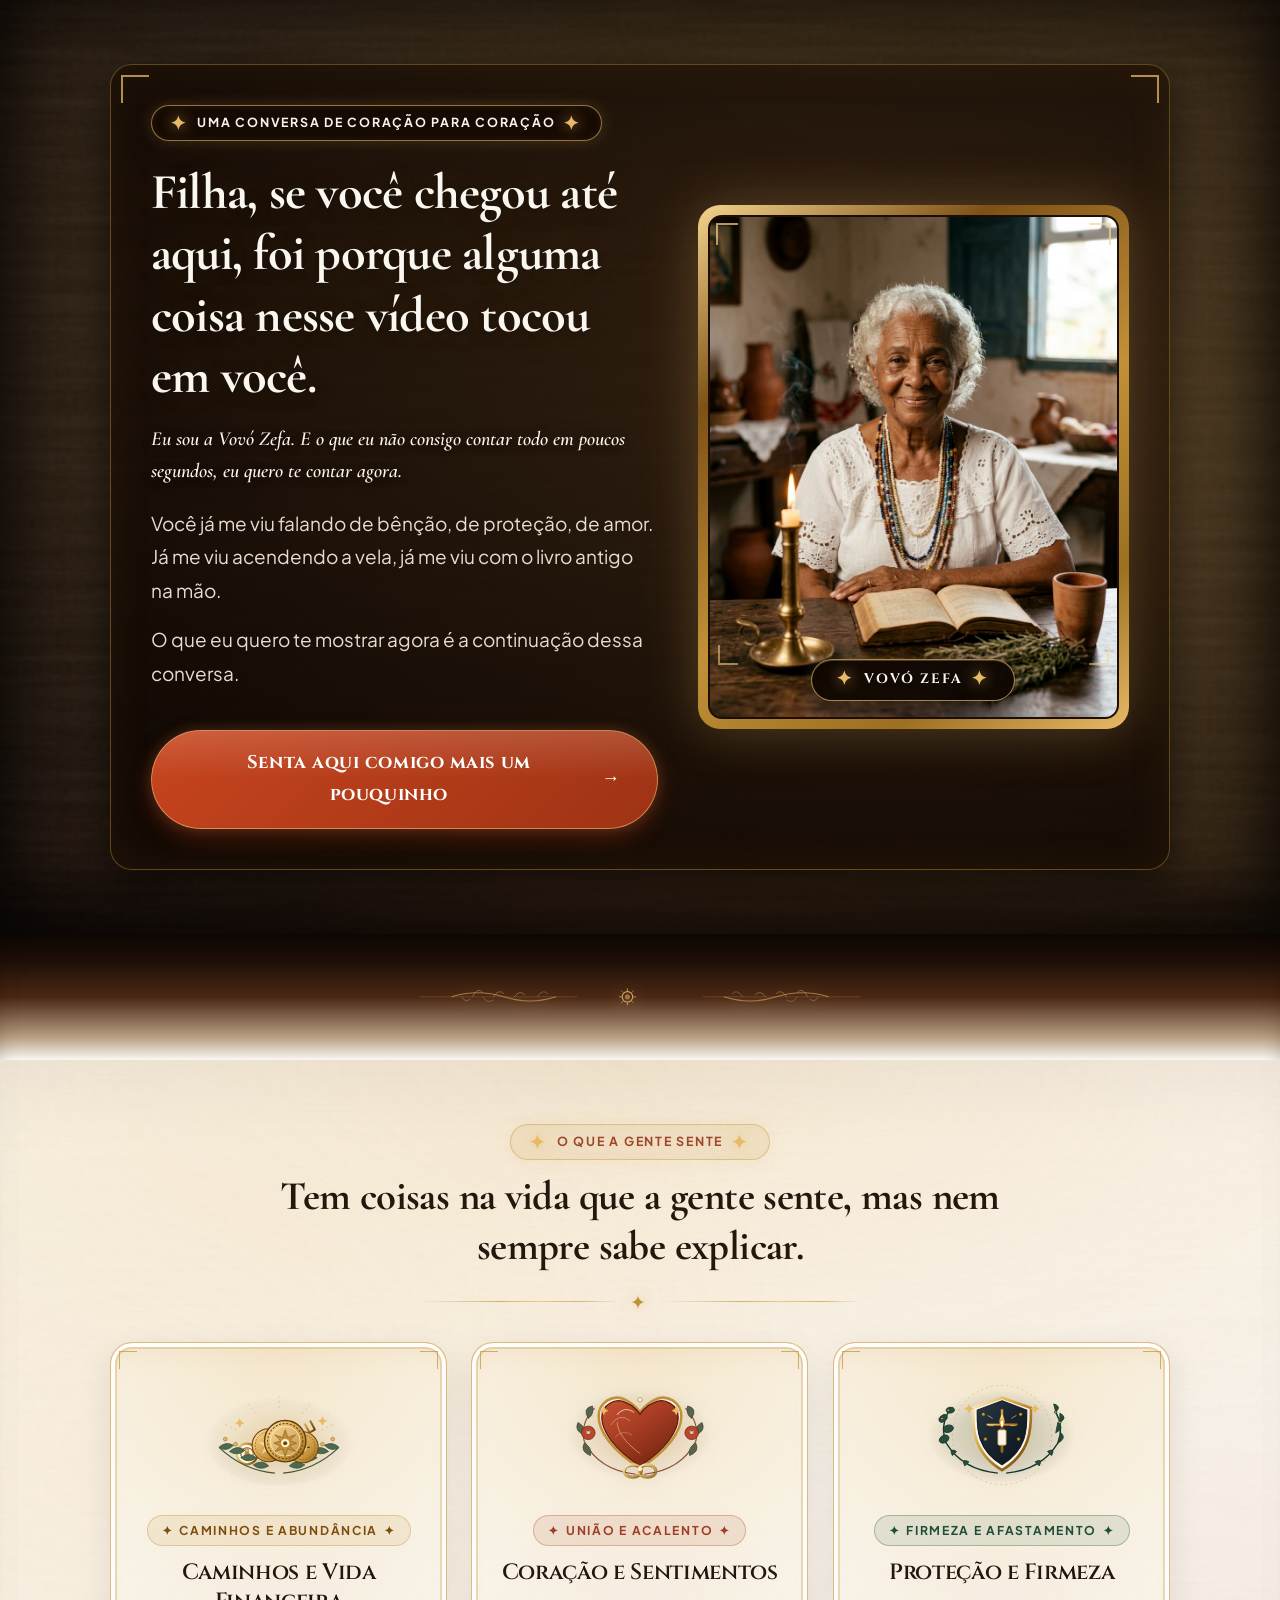
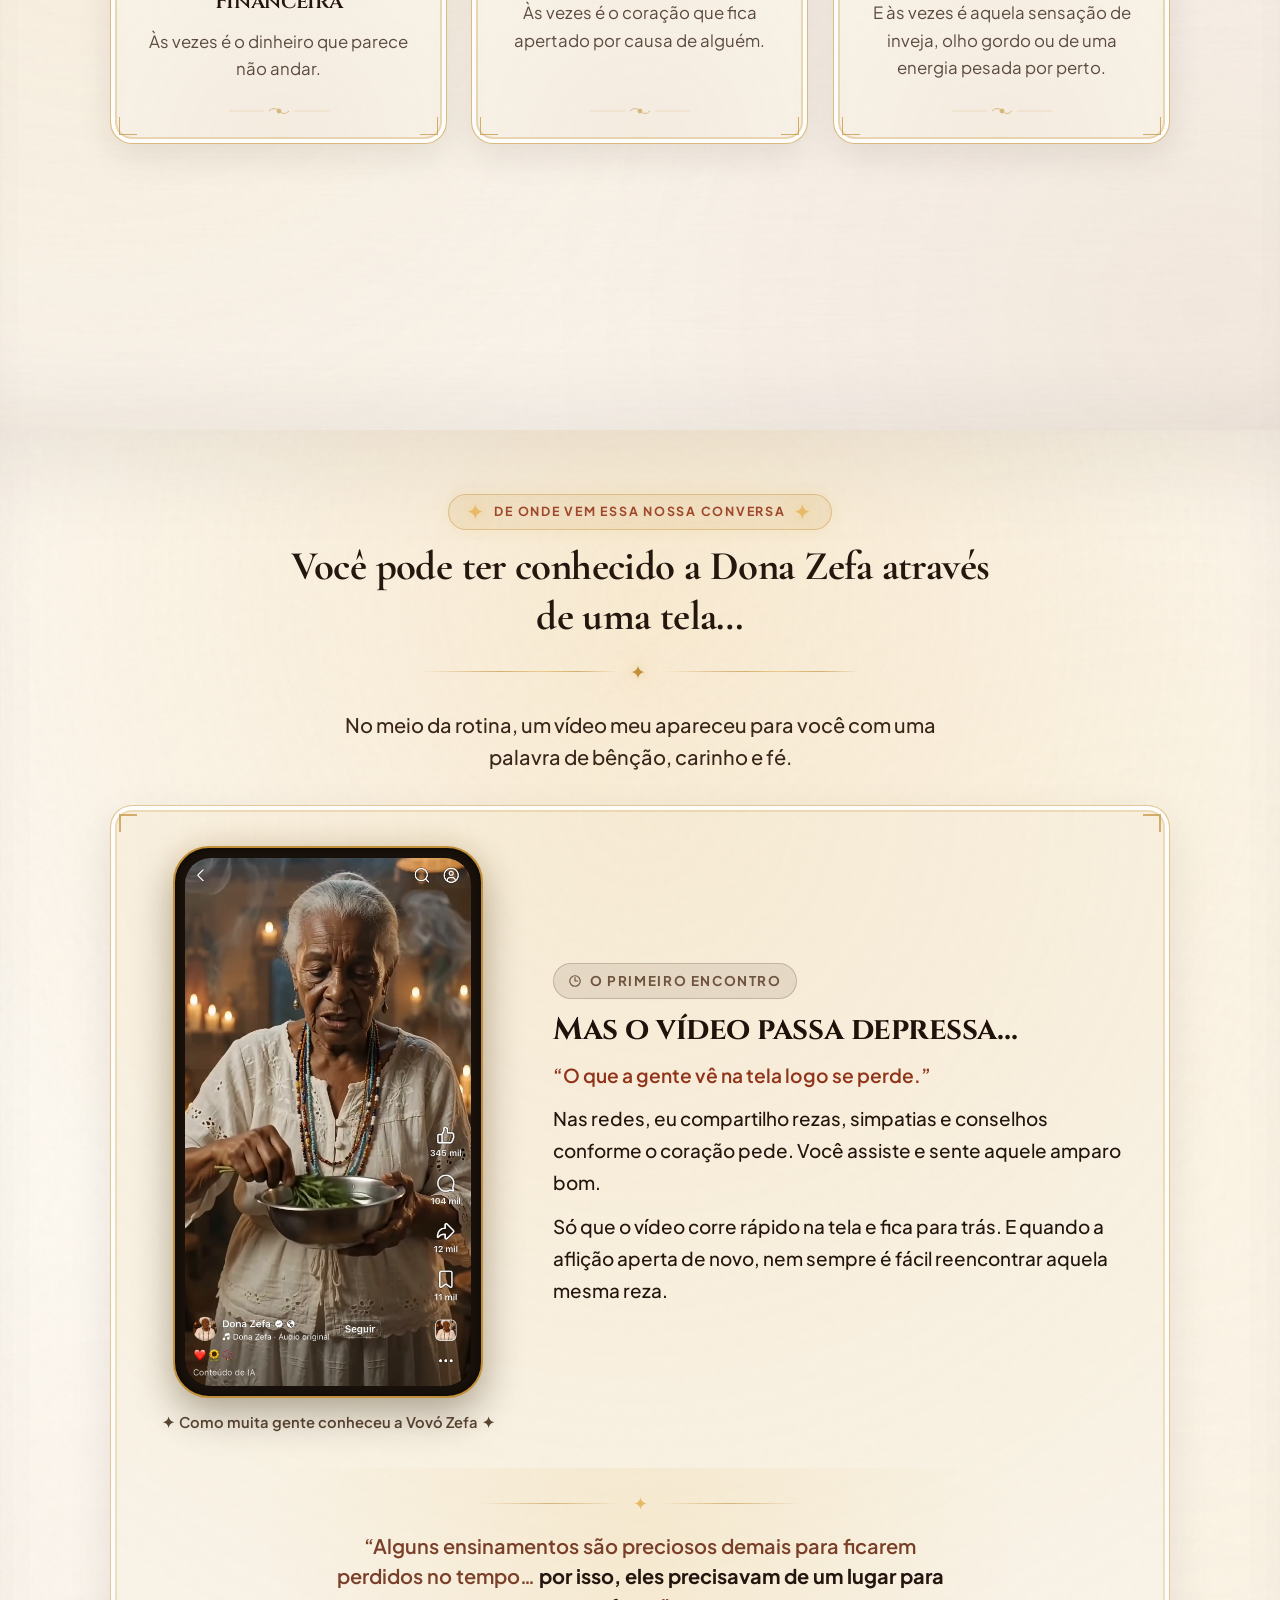
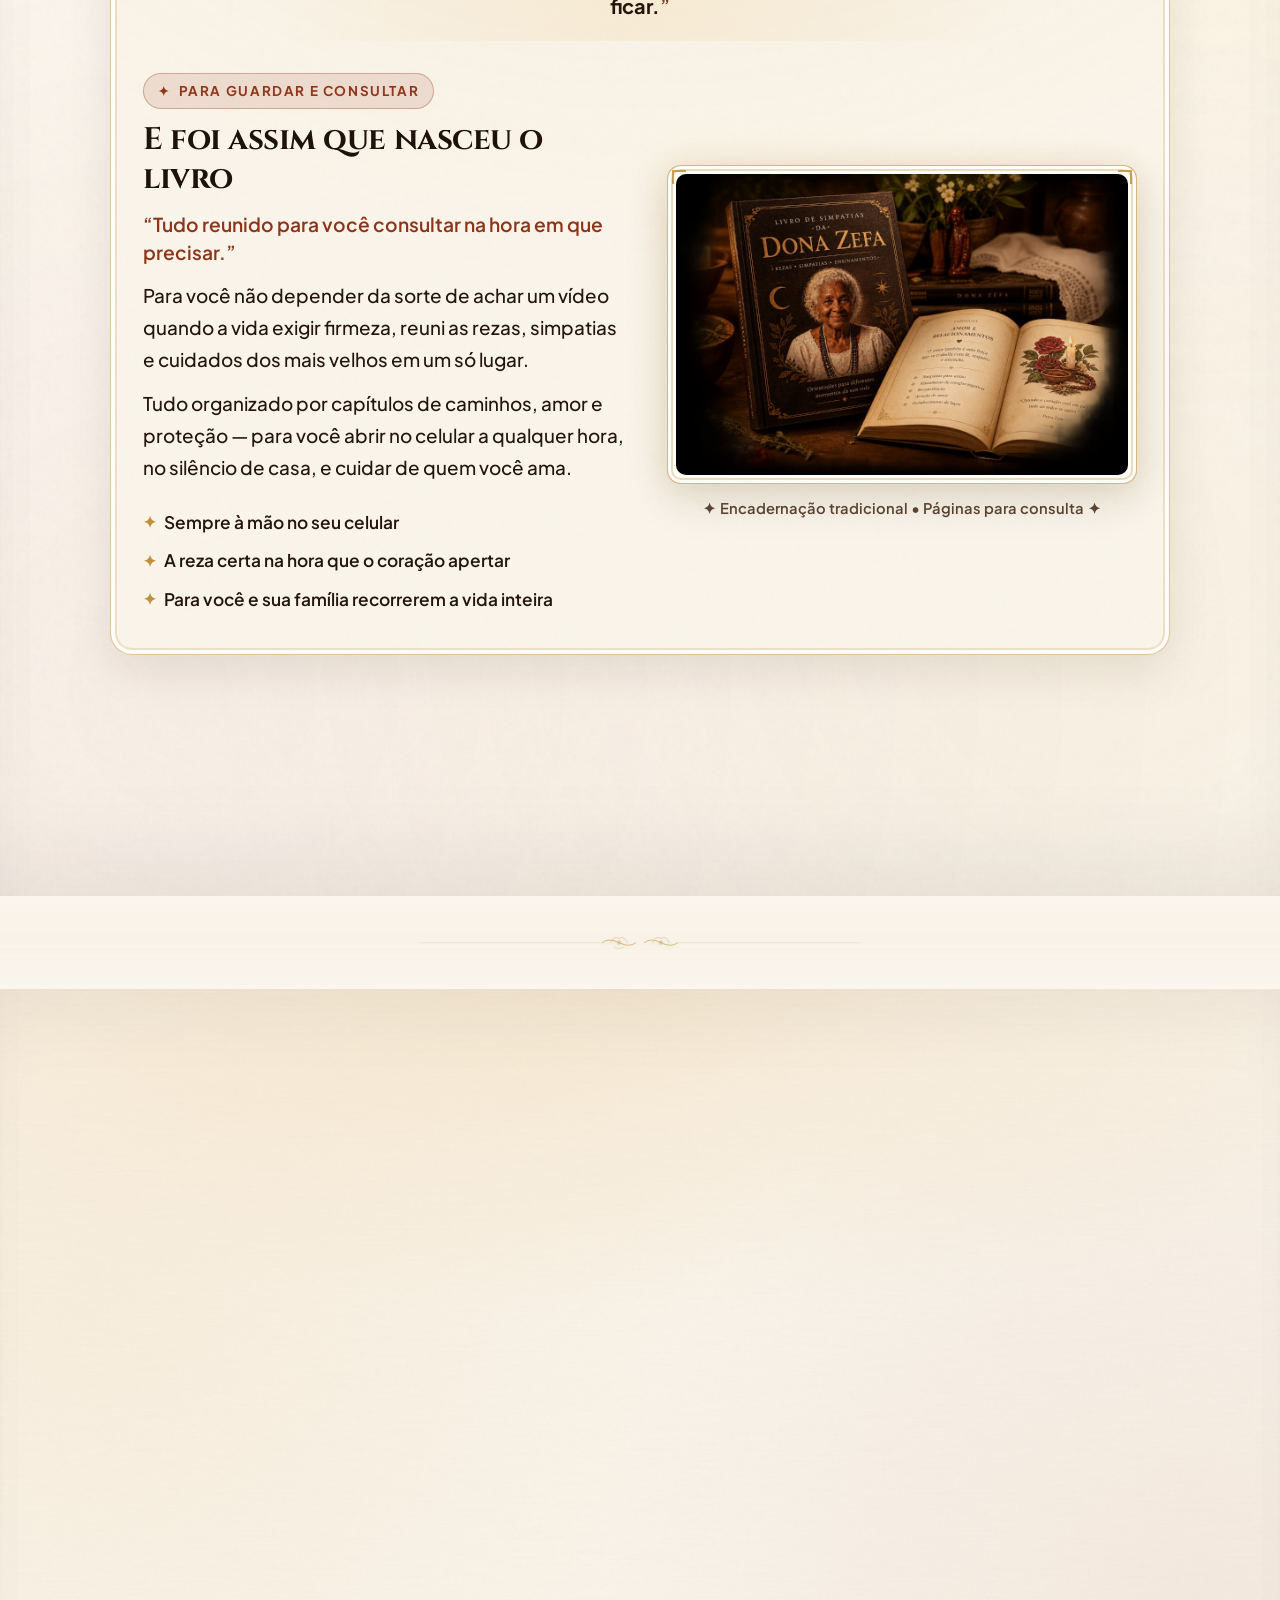
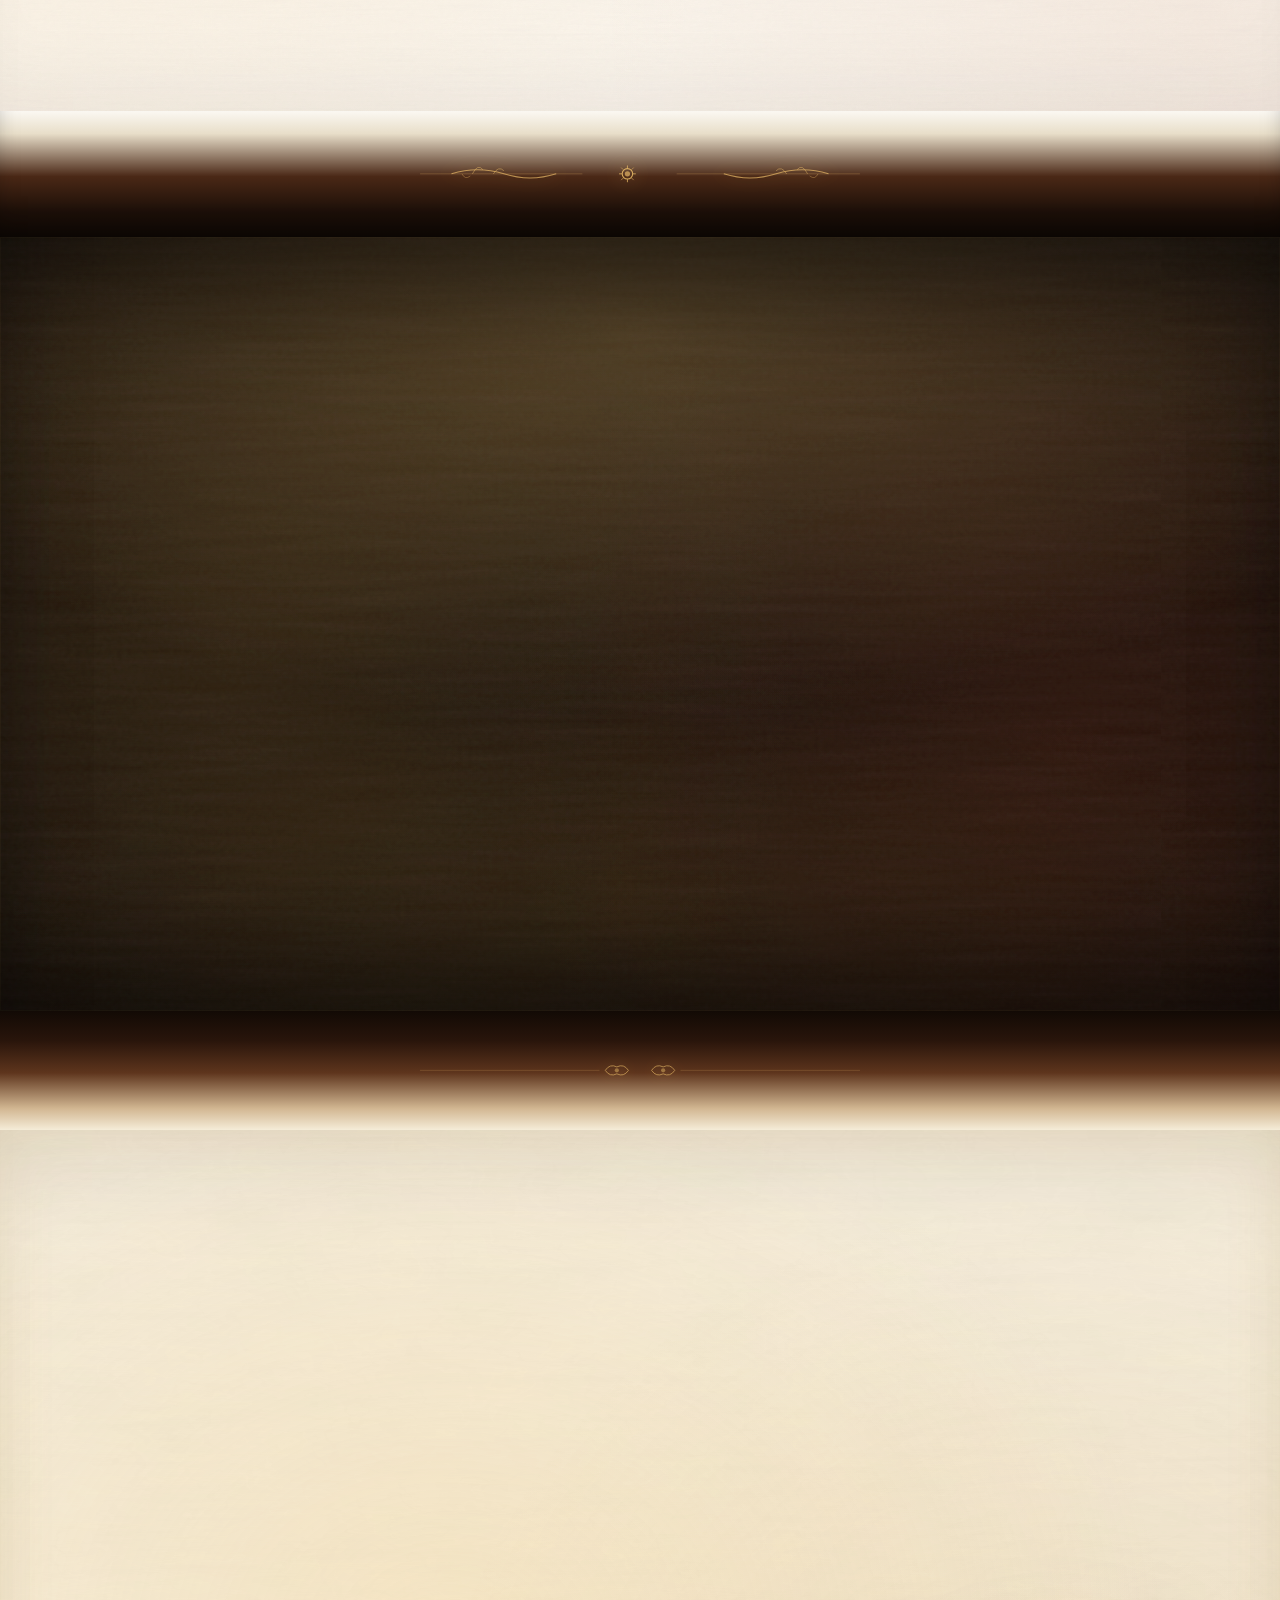
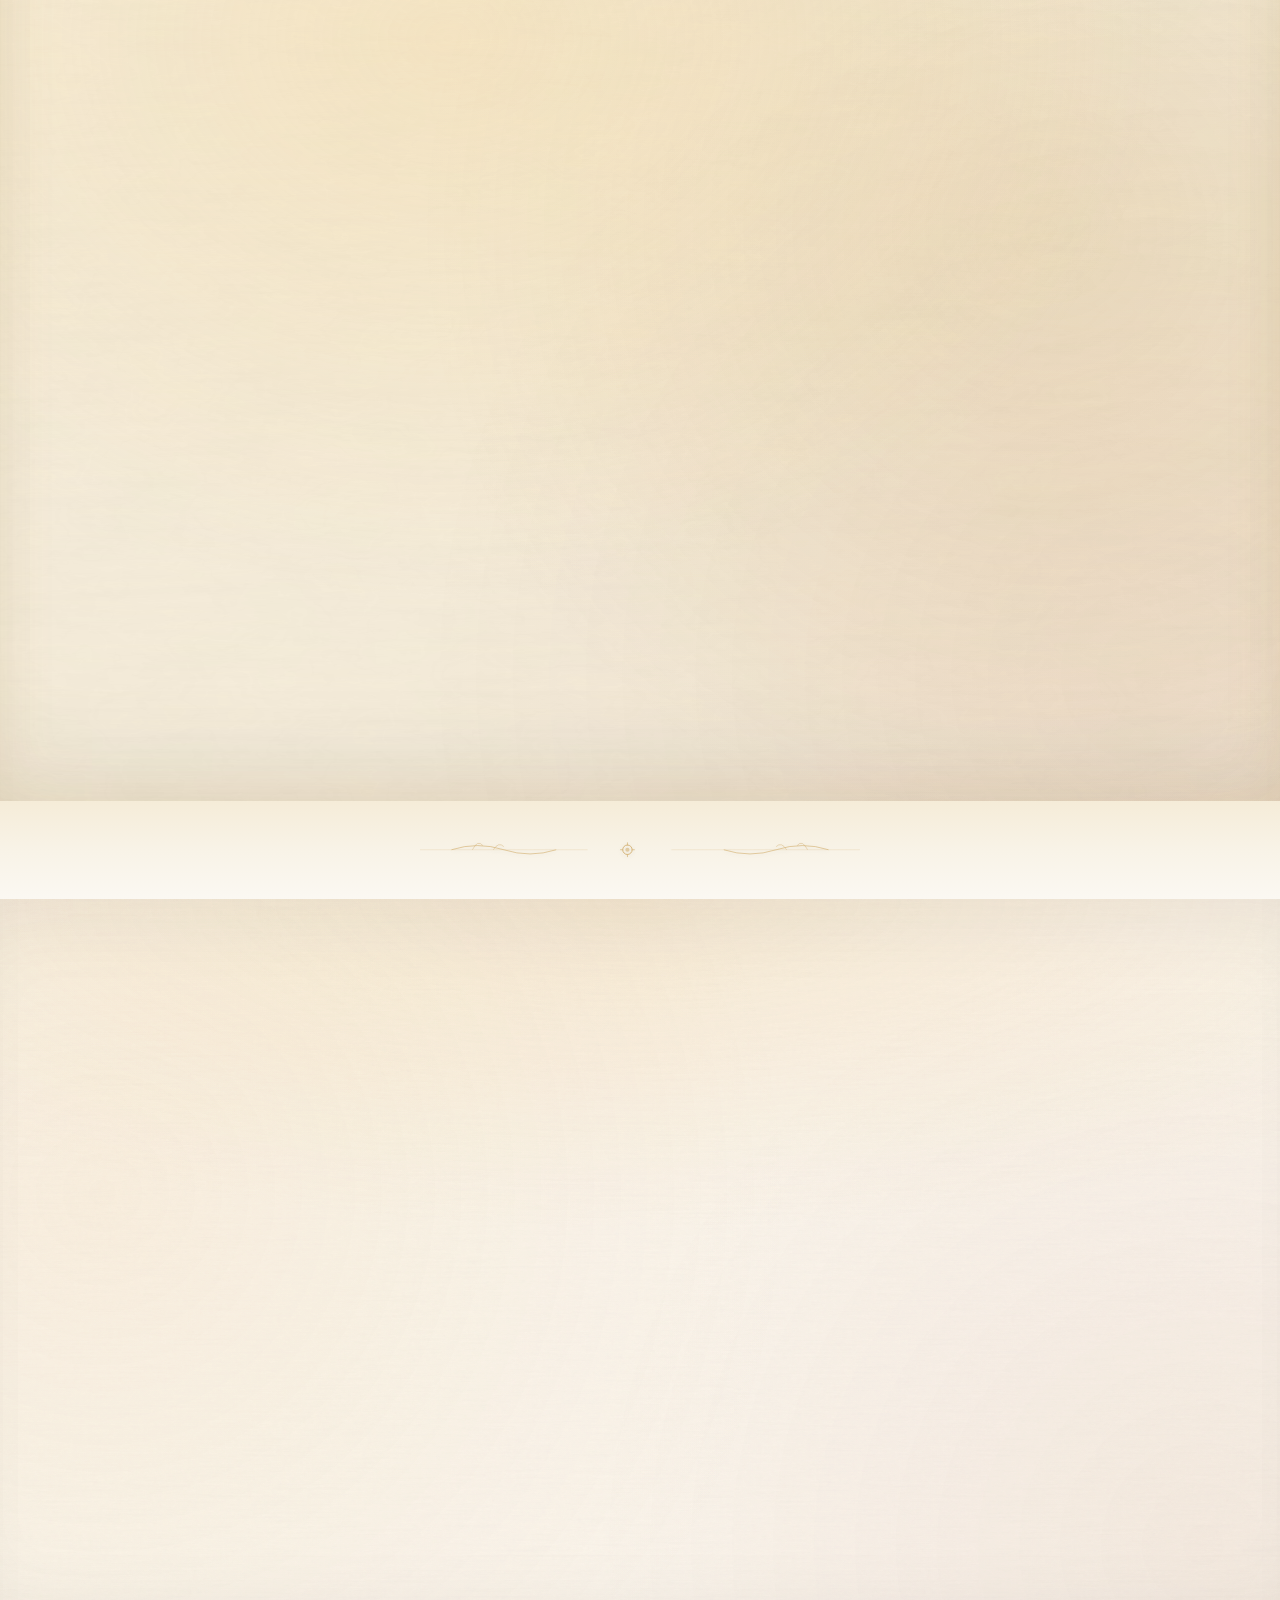
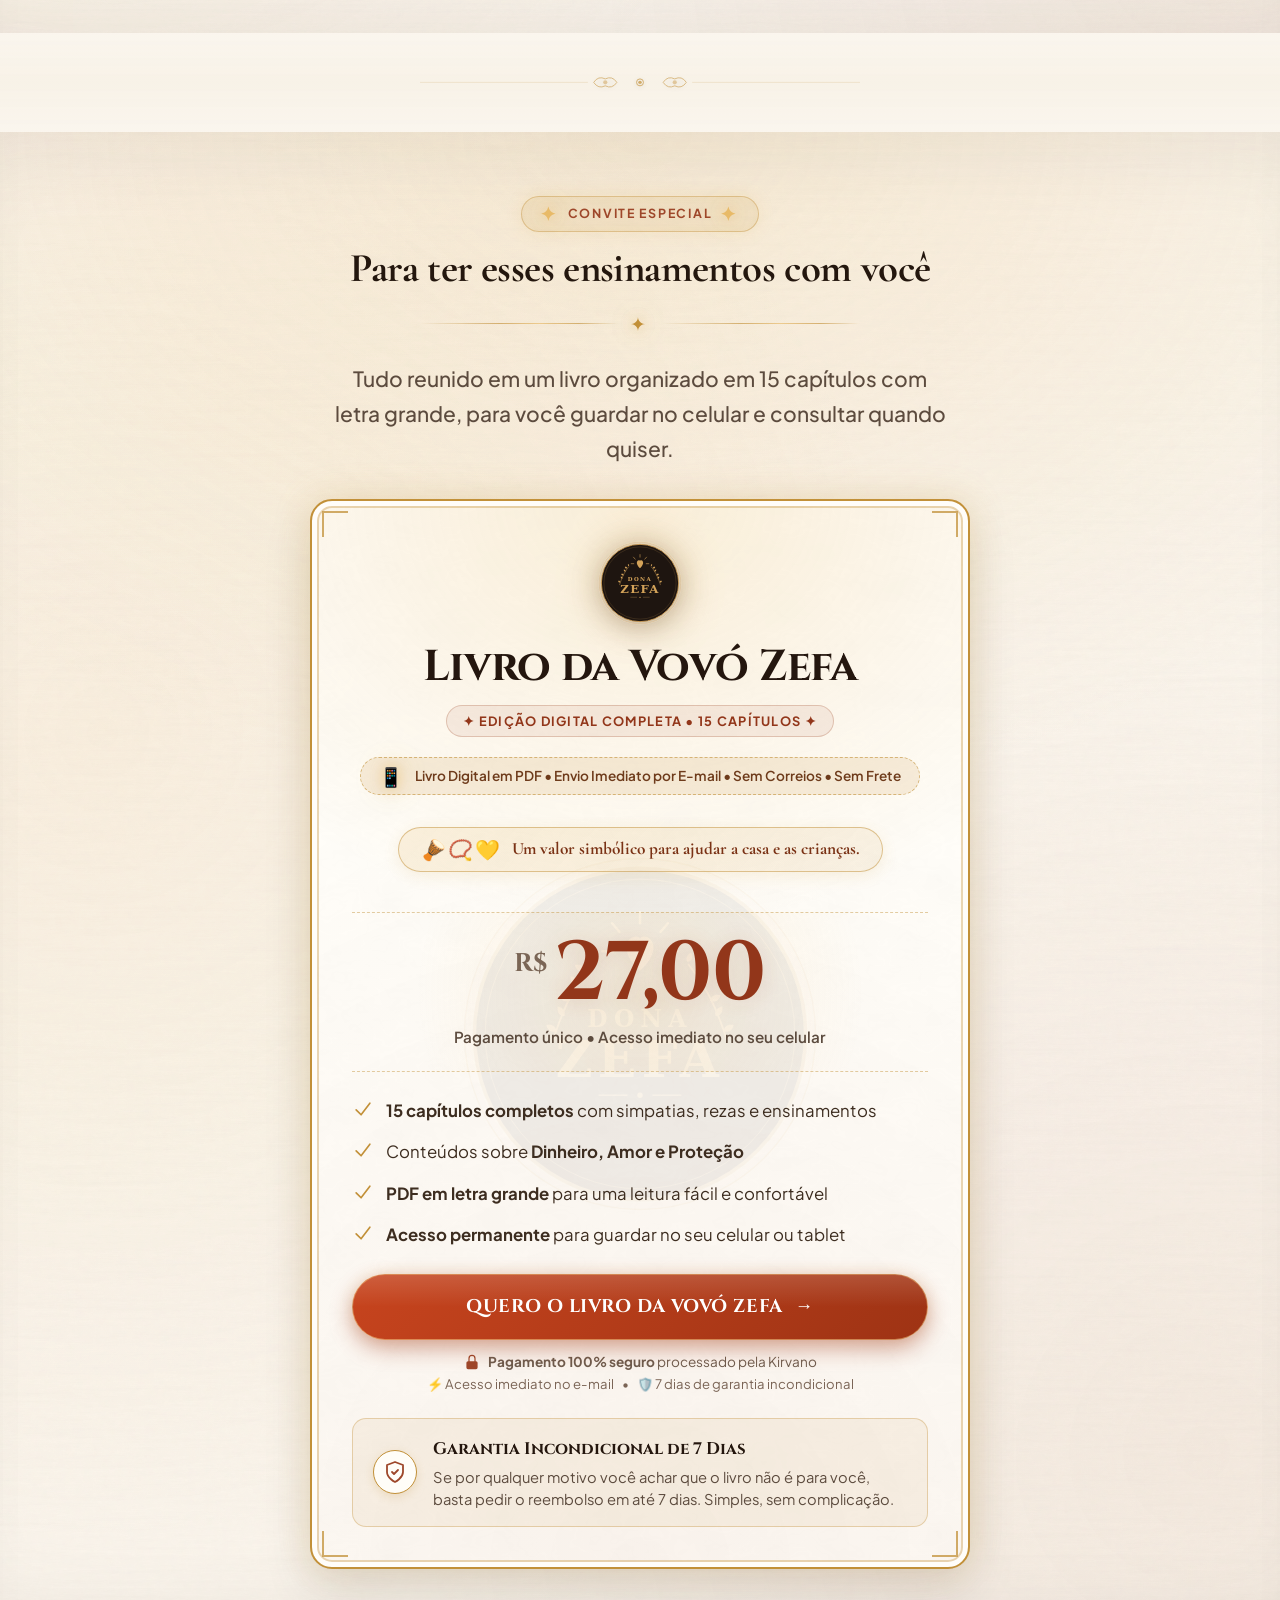
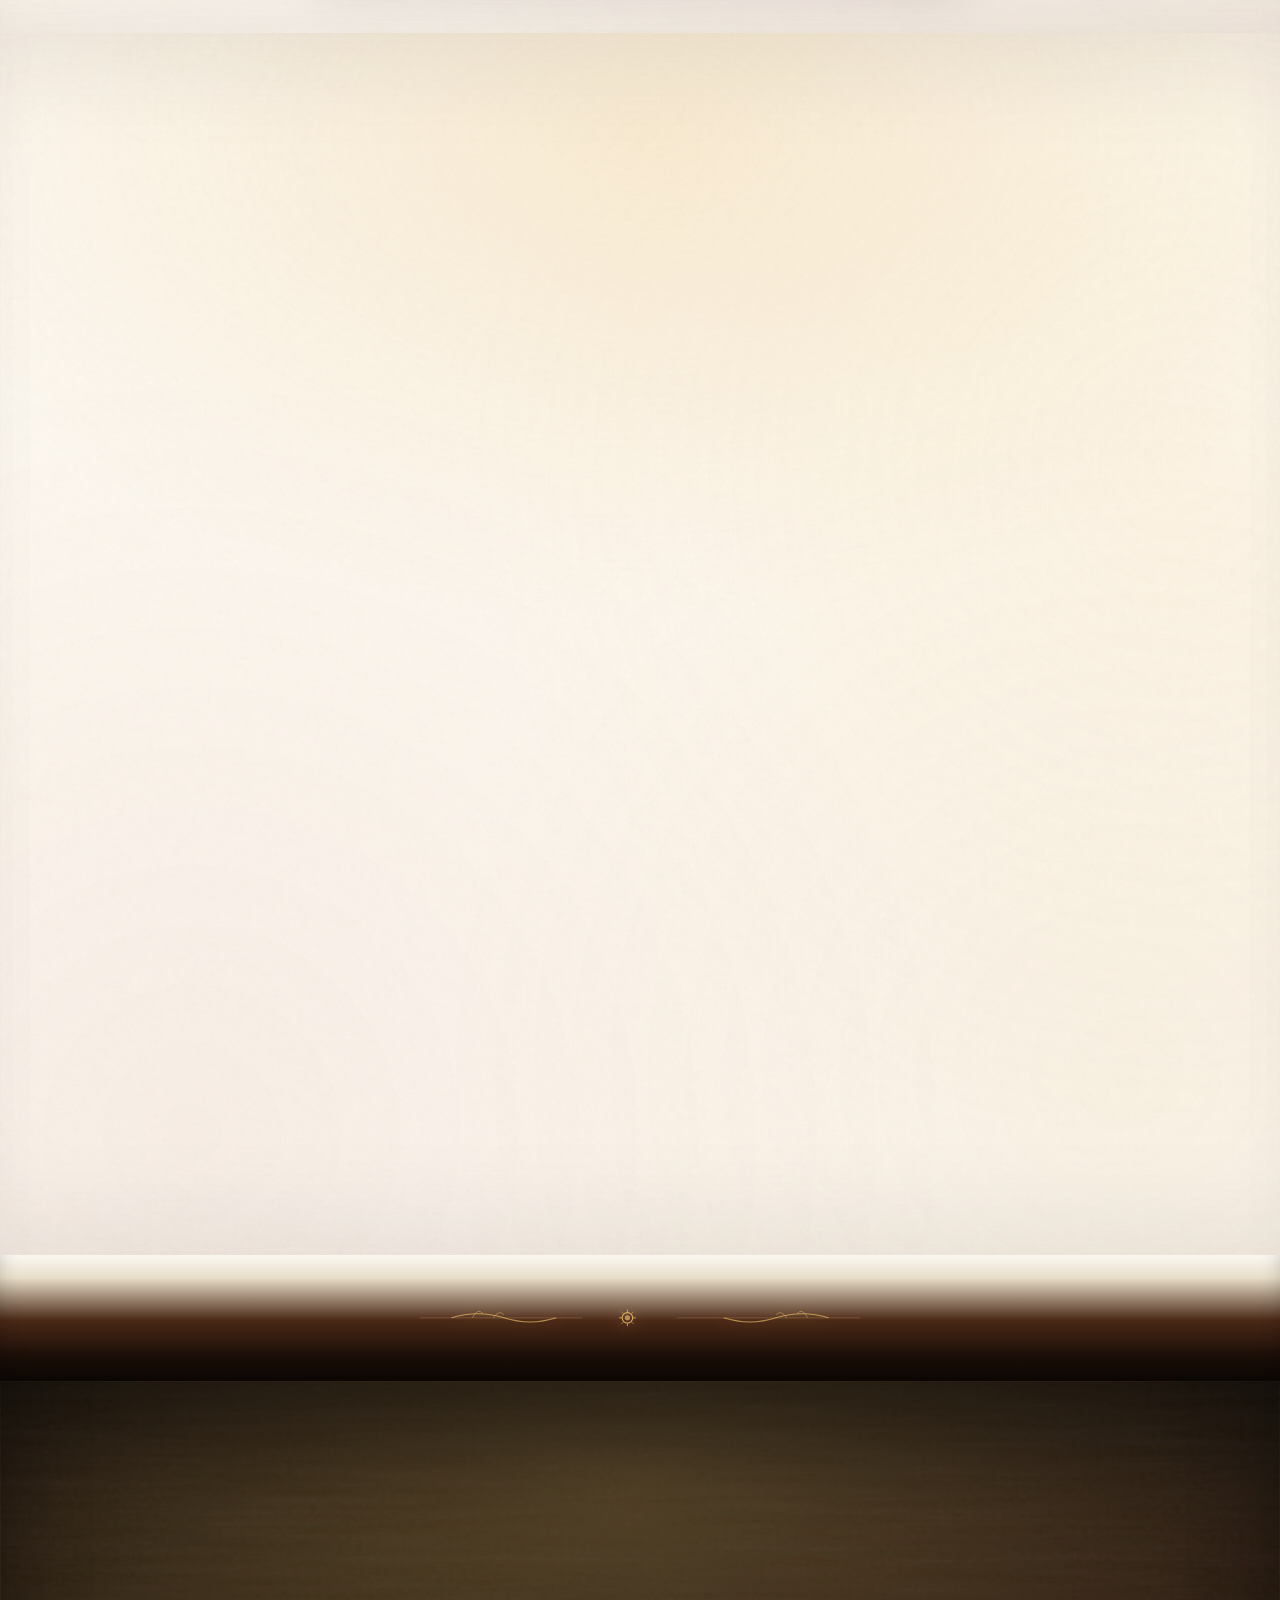
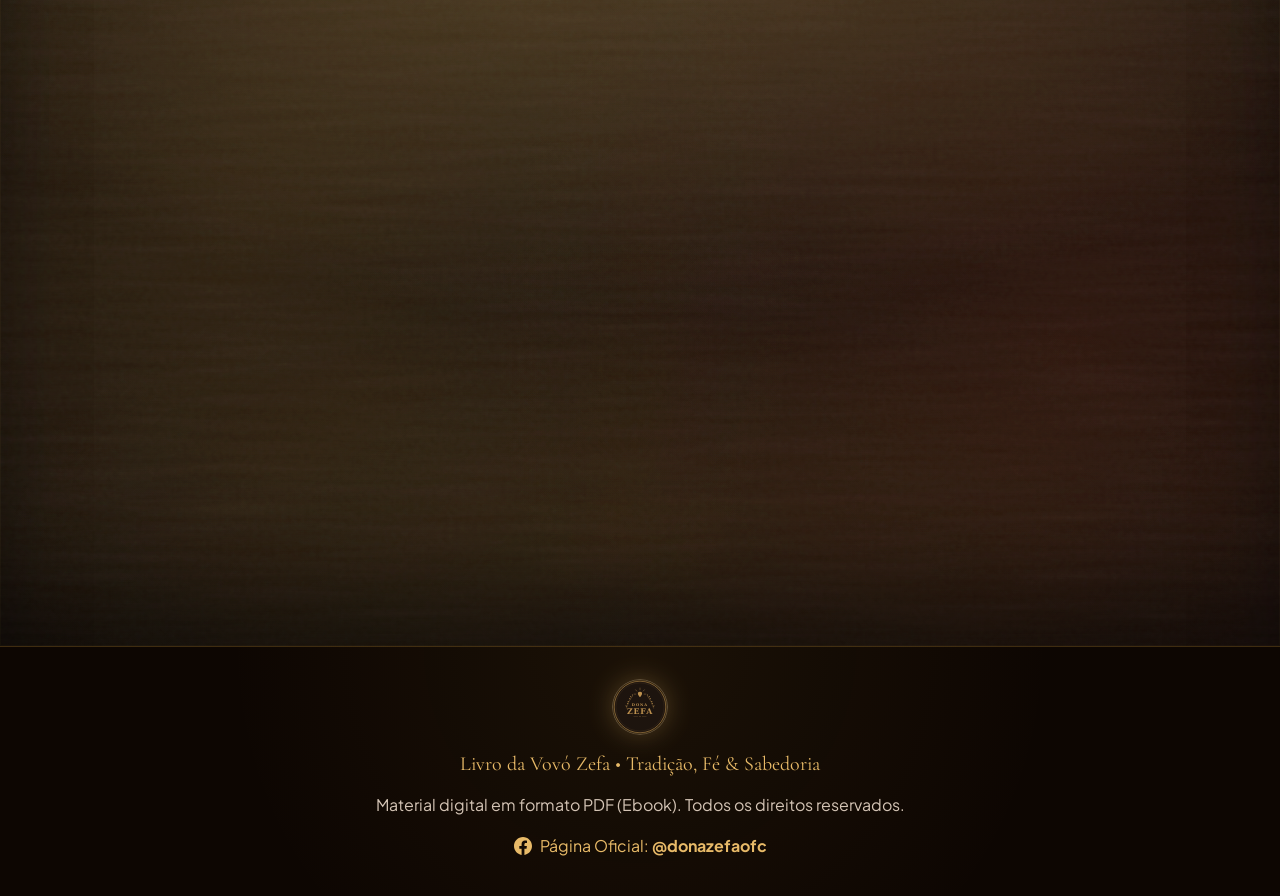
==== index.html @ 7bce14ed "Ajusta Secao 03: sintetiza contexto e amplia legibilidade tipografica para publico 50+" ====
<!DOCTYPE html>
<html lang="pt-BR">
<head>
  <meta charset="UTF-8">
  <meta name="viewport" content="width=device-width, initial-scale=1.0">
  <title>Livro da Vovó Zefa — Simpatias, Rezas e Ensinamentos Tradicionais</title>
  
  <meta name="description" content="Tenha com você os ensinamentos, simpatias e rezas da Vovó Zefa reunidos em um livro digital em PDF com letra grande. Conhecimento tradicional para guardar no celular.">
  <meta name="author" content="Vovó Zefa">
  
  <!-- Tipografia Literária e Nobre: Cinzel (Destaques e Selos) + Cormorant Garamond (Títulos e Emoção) + Plus Jakarta Sans (Leitura Sênior) -->
  <link rel="preconnect" href="https://fonts.googleapis.com">
  <link rel="preconnect" href="https://fonts.gstatic.com" crossorigin>
  <link href="https://fonts.googleapis.com/css2?family=Cinzel:wght@600;700;800&family=Cormorant+Garamond:ital,wght@0,500;0,600;0,700;1,400;1,600&family=Plus+Jakarta+Sans:wght@400;500;600;700&display=swap" rel="stylesheet">
  
  <!-- CSS Arquitetado em Camadas -->
  <link rel="stylesheet" href="css/tokens.css">
  <link rel="stylesheet" href="css/base.css">
  <link rel="stylesheet" href="css/layout.css">
  <link rel="stylesheet" href="css/components.css">
  <link rel="stylesheet" href="css/textures.css">
</head>
<body>

  <!-- ==========================================================================
       SEÇÃO 01 — HERO / ABERTURA
       Objetivo: Reconhecimento imediato e acolhimento afetuoso
       ========================================================================== -->
  <header class="section section-hero-cinematic" id="inicio">
    <div class="container">
      <div class="hero-wrapper reveal-on-scroll">
        
        <div class="hero-content">
          <div class="hero-badge-container">
            <span class="hero-tag">
              <span class="ornament-symbol">✦</span>
              <span>Uma conversa de coração para coração</span>
              <span class="ornament-symbol">✦</span>
            </span>
          </div>

          <h1>Filha, se você chegou até aqui, foi porque alguma coisa nesse vídeo tocou em você.</h1>
          
          <p class="subheadline hero-subheadline-amber">Eu sou a Vovó Zefa. E o que eu não consigo contar todo em poucos segundos, eu quero te contar agora.</p>
          
          <p>Você já me viu falando de bênção, de proteção, de amor. Já me viu acendendo a vela, já me viu com o livro antigo na mão.</p>
          
          <p>O que eu quero te mostrar agora é a continuação dessa conversa.</p>
          
          <div class="hero-cta-group">
            <a href="#identificacao" class="btn btn-primary btn-hero">
              <span>Senta aqui comigo mais um pouquinho</span>
              <span aria-hidden="true">→</span>
            </a>
          </div>
        </div>

        <!-- Moldura de Porta-Retrato Nobre com a Imagem Cinematográfica da Vovó Zefa -->
        <div class="portrait-gilded-frame">
          <div class="portrait-gilded-inner">
            <img 
              src="assets/images/vovo-zefa-hero-cinematic.jpg" 
              alt="Vovó Zefa sentada à mesa de madeira de sua casa com vestido branco, guias coloridas, livro antigo e vela acesa" 
              class="portrait-img-vertical" 
              width="800" 
              height="1000" 
              loading="eager"
            >
            <div class="portrait-nameplate">
              <span class="ornament-symbol">✦</span>
              <span>Vovó Zefa</span>
              <span class="ornament-symbol">✦</span>
            </div>
          </div>
        </div>

      </div>
    </div>
  </header>

  <!-- Divisor Botânico Suave de Transição entre Hero (Escuro) e Identificação (Linho Claro) -->
  <div class="section-divider-botanical transition-dark-to-light" aria-hidden="true">
    <svg viewBox="0 0 420 36" fill="none" xmlns="http://www.w3.org/2000/svg" color="#C29038">
      <!-- Ramo esquerdo -->
      <path d="M30 18 Q55 10 80 18 Q105 26 130 18" stroke="currentColor" stroke-width="1" opacity="0.6" fill="none"/>
      <path d="M50 18 Q55 8 60 14" stroke="currentColor" stroke-width="0.8" opacity="0.5" fill="none"/>
      <path d="M70 18 Q75 10 80 15" stroke="currentColor" stroke-width="0.8" opacity="0.5" fill="none"/>
      <path d="M40 18 Q43 24 48 20" stroke="currentColor" stroke-width="0.7" opacity="0.45" fill="none"/>
      <path d="M60 18 Q64 25 70 21" stroke="currentColor" stroke-width="0.7" opacity="0.45" fill="none"/>
      <path d="M90 18 Q95 11 100 16" stroke="currentColor" stroke-width="0.8" opacity="0.5" fill="none"/>
      <path d="M112 18 Q117 10 122 15" stroke="currentColor" stroke-width="0.7" opacity="0.45" fill="none"/>
      <!-- Linha central esquerda -->
      <line x1="0" y1="18" x2="150" y2="18" stroke="currentColor" stroke-width="0.6" opacity="0.35"/>
      <!-- Ornamento central -->
      <g transform="translate(198, 18)" opacity="0.9">
        <circle cx="0" cy="0" r="5" fill="none" stroke="currentColor" stroke-width="1"/>
        <circle cx="0" cy="0" r="2.5" fill="currentColor" opacity="0.6"/>
        <path d="M-8 0 L-5 0 M5 0 L8 0 M0 -8 L0 -5 M0 5 L0 8" stroke="currentColor" stroke-width="0.8"/>
        <path d="M-6 -6 L-4 -4 M4 -4 L6 -6 M-6 6 L-4 4 M4 4 L6 6" stroke="currentColor" stroke-width="0.6"/>
      </g>
      <!-- Linha central direita -->
      <line x1="270" y1="18" x2="420" y2="18" stroke="currentColor" stroke-width="0.6" opacity="0.35"/>
      <!-- Ramo direito (espelho) -->
      <path d="M390 18 Q365 10 340 18 Q315 26 290 18" stroke="currentColor" stroke-width="1" opacity="0.6" fill="none"/>
      <path d="M370 18 Q365 8 360 14" stroke="currentColor" stroke-width="0.8" opacity="0.5" fill="none"/>
      <path d="M350 18 Q345 10 340 15" stroke="currentColor" stroke-width="0.8" opacity="0.5" fill="none"/>
      <path d="M380 18 Q377 24 372 20" stroke="currentColor" stroke-width="0.7" opacity="0.45" fill="none"/>
      <path d="M360 18 Q356 25 350 21" stroke="currentColor" stroke-width="0.7" opacity="0.45" fill="none"/>
      <path d="M330 18 Q325 11 320 16" stroke="currentColor" stroke-width="0.8" opacity="0.5" fill="none"/>
      <path d="M308 18 Q303 10 298 15" stroke="currentColor" stroke-width="0.7" opacity="0.45" fill="none"/>
    </svg>
  </div>

  <main>

    <!-- ==========================================================================
         SEÇÃO 02 — IDENTIFICAÇÃO
         Objetivo: Fazer o visitante se reconhecer nos 3 eixos (Dinheiro, Amor, Proteção)
         ========================================================================== -->
    <section class="section section-linen" id="identificacao">
      <div class="container">
        
        <div class="section-header text-center reveal-on-scroll">
          <div style="margin-bottom: var(--space-3);">
            <span class="hero-tag" style="background: rgba(194, 144, 56, 0.12); color: #9E472A; border-color: rgba(194, 144, 56, 0.4);">
              <span class="ornament-symbol">✦</span>
              <span>O QUE A GENTE SENTE</span>
              <span class="ornament-symbol">✦</span>
            </span>
          </div>
          <h2>Tem coisas na vida que a gente sente, mas nem sempre sabe explicar.</h2>
          <div class="ornament-divider" aria-hidden="true">
            <span class="ornament-symbol">✦</span>
          </div>
        </div>

        <div class="grid-3">
          
          <!-- Eixo 1: Dinheiro / Prosperidade -->
          <article class="pillar-card reveal-on-scroll">
            <div class="pillar-card-bottom-corners" aria-hidden="true"></div>
            
            <div class="pillar-illustration-box pillar-theme-money" aria-hidden="true">
              <svg viewBox="0 0 200 120" fill="none" xmlns="http://www.w3.org/2000/svg" class="pillar-illustration-svg" aria-hidden="true">
                <defs>
                  <linearGradient id="goldCoinGrad" x1="0" y1="0" x2="1" y2="1">
                    <stop offset="0%" stop-color="#FFF4D0"/>
                    <stop offset="30%" stop-color="#E8BA68"/>
                    <stop offset="70%" stop-color="#C29038"/>
                    <stop offset="100%" stop-color="#8C5C15"/>
                  </linearGradient>
                  <linearGradient id="goldKeyGrad" x1="0" y1="0" x2="1" y2="0.8">
                    <stop offset="0%" stop-color="#FCE5A2"/>
                    <stop offset="50%" stop-color="#C29038"/>
                    <stop offset="100%" stop-color="#70440C"/>
                  </linearGradient>
                  <radialGradient id="sunburstMoney" cx="50%" cy="55%" r="50%">
                    <stop offset="0%" stop-color="rgba(232, 186, 104, 0.28)"/>
                    <stop offset="70%" stop-color="rgba(194, 144, 56, 0.08)"/>
                    <stop offset="100%" stop-color="transparent"/>
                  </radialGradient>
                </defs>

                <!-- Halo de Fundo -->
                <ellipse cx="100" cy="62" rx="72" ry="45" fill="url(#sunburstMoney)"/>

                <!-- Raios de Prosperidade e Caminhos Abertos -->
                <g stroke="#C29038" stroke-width="0.75" stroke-dasharray="2 3" opacity="0.45">
                  <line x1="100" y1="20" x2="100" y2="32"/>
                  <line x1="70" y1="28" x2="78" y2="38"/>
                  <line x1="130" y1="28" x2="122" y2="38"/>
                  <line x1="48" y1="48" x2="60" y2="54"/>
                  <line x1="152" y1="48" x2="140" y2="54"/>
                </g>

                <!-- Chave Ancestral de Latão (Caminhos Abertos) Cruzada em Ângulo -->
                <g transform="translate(100, 60) rotate(-28) translate(-50, -10)">
                  <circle cx="15" cy="10" r="10" stroke="url(#goldKeyGrad)" stroke-width="2.2" fill="#FAF5EA"/>
                  <circle cx="15" cy="10" r="6" stroke="#8C5C15" stroke-width="0.9" fill="none"/>
                  <circle cx="15" cy="10" r="2.5" fill="#C29038"/>
                  <path d="M25 10 L82 10" stroke="url(#goldKeyGrad)" stroke-width="2.8" stroke-linecap="round"/>
                  <path d="M72 10 L72 17 M78 10 L78 20 L84 20 L84 10" stroke="url(#goldKeyGrad)" stroke-width="2" stroke-linejoin="round" fill="none"/>
                  <circle cx="50" cy="10" r="2.2" fill="#8C5C15"/>
                </g>

                <!-- Ramos de Trigo e Louro da Fartura (Verde Oliva Envelhecido + Ouro) -->
                <g stroke="#3B583E" fill="#4A6B4E" stroke-width="0.8">
                  <path d="M96 95 Q65 92 42 70" stroke-width="1.2" fill="none"/>
                  <path d="M42 70 Q48 64 56 68 Q49 75 42 70 Z"/>
                  <path d="M52 74 Q60 67 67 73 Q60 79 52 74 Z"/>
                  <path d="M63 80 Q71 74 78 80 Q71 86 63 80 Z"/>
                  <path d="M75 87 Q84 81 90 88 Q82 93 75 87 Z"/>
                  <circle cx="48" cy="62" r="1.8" fill="#E8BA68" stroke="#8C5C15" stroke-width="0.5"/>
                  <circle cx="58" cy="67" r="1.8" fill="#E8BA68" stroke="#8C5C15" stroke-width="0.5"/>
                  <circle cx="69" cy="73" r="1.8" fill="#E8BA68" stroke="#8C5C15" stroke-width="0.5"/>
                </g>
                <g stroke="#3B583E" fill="#4A6B4E" stroke-width="0.8">
                  <path d="M104 95 Q135 92 158 70" stroke-width="1.2" fill="none"/>
                  <path d="M158 70 Q152 64 144 68 Q151 75 158 70 Z"/>
                  <path d="M148 74 Q140 67 133 73 Q140 79 148 74 Z"/>
                  <path d="M137 80 Q129 74 122 80 Q129 86 137 80 Z"/>
                  <path d="M125 87 Q116 81 110 88 Q118 93 125 87 Z"/>
                  <circle cx="152" cy="62" r="1.8" fill="#E8BA68" stroke="#8C5C15" stroke-width="0.5"/>
                  <circle cx="142" cy="67" r="1.8" fill="#E8BA68" stroke="#8C5C15" stroke-width="0.5"/>
                  <circle cx="131" cy="73" r="1.8" fill="#E8BA68" stroke="#8C5C15" stroke-width="0.5"/>
                </g>

                <!-- Moedas Antigas de Ouro com Entalhes Nobres -->
                <g transform="translate(74, 52)">
                  <circle cx="16" cy="16" r="16" fill="url(#goldCoinGrad)" stroke="#70440C" stroke-width="1"/>
                  <circle cx="16" cy="16" r="13" stroke="#8C5C15" stroke-dasharray="1.5 1.5" stroke-width="0.8" fill="none"/>
                  <polygon points="16,6 18.5,13 26,13 20,17.5 22.5,24.5 16,20 9.5,24.5 12,17.5 6,13 13.5,13" fill="#FFF4D0" opacity="0.6"/>
                </g>

                <g transform="translate(108, 55)">
                  <circle cx="15" cy="15" r="15" fill="url(#goldCoinGrad)" stroke="#70440C" stroke-width="1"/>
                  <circle cx="15" cy="15" r="12" stroke="#8C5C15" stroke-dasharray="1.5 1.5" stroke-width="0.8" fill="none"/>
                  <path d="M15 8 L15 22 M8 15 L22 15" stroke="#70440C" stroke-width="1.2"/>
                  <circle cx="15" cy="15" r="4" fill="#FFF4D0" opacity="0.75"/>
                </g>

                <!-- Moeda Central Principal -->
                <g transform="translate(86, 44)">
                  <circle cx="20" cy="20" r="20" fill="url(#goldCoinGrad)" stroke="#613A08" stroke-width="1.3"/>
                  <circle cx="20" cy="20" r="17" stroke="#70440C" stroke-dasharray="2 1.5" stroke-width="1" fill="none"/>
                  <circle cx="20" cy="20" r="14.5" stroke="#FFF4D0" stroke-width="0.7" fill="#FAF5EA" fill-opacity="0.2"/>
                  <path d="M20 9 L22.5 16.5 L30 14 L24.5 19.5 L31 22 L24.5 24.5 L30 30 L22.5 27.5 L20 35 L17.5 27.5 L10 30 L15.5 24.5 L9 22 L15.5 19.5 L10 14 L17.5 16.5 Z" fill="#C29038" stroke="#8C5C15" stroke-width="0.6"/>
                  <circle cx="20" cy="22" r="4" fill="#FFF4D0"/>
                  <circle cx="20" cy="22" r="2" fill="#70440C"/>
                </g>

                <!-- Faíscas de Prosperidade -->
                <g fill="#E8BA68">
                  <path d="M62 42 L63.5 45 L66.5 46.5 L63.5 48 L62 51 L60.5 48 L57.5 46.5 L60.5 45 Z"/>
                  <path d="M142 40 L143.5 43 L146.5 44.5 L143.5 46 L142 49 L140.5 46 L137.5 44.5 L140.5 43 Z"/>
                </g>
              </svg>
            </div>
            
            <span class="pillar-subtitle-tag pillar-tag-money">
              <span>✦</span> Caminhos e Abundância <span>✦</span>
            </span>
            <h3 class="pillar-title">Caminhos e Vida Financeira</h3>
            <p>Às vezes é o dinheiro que parece não andar.</p>
            
            <!-- Divisor Botânico de Trigo -->
            <div class="pillar-botanical-footer" aria-hidden="true">
              <svg viewBox="0 0 120 16" fill="none" stroke="currentColor">
                <line x1="10" y1="8" x2="45" y2="8" stroke-width="0.7" opacity="0.5"/>
                <path d="M50 8 Q55 3 60 8 Q65 13 70 8" stroke-width="0.9"/>
                <circle cx="60" cy="8" r="2" fill="currentColor"/>
                <line x1="75" y1="8" x2="110" y2="8" stroke-width="0.7" opacity="0.5"/>
              </svg>
            </div>
          </article>

          <!-- Eixo 2: Amor / Sentimentos -->
          <article class="pillar-card reveal-on-scroll">
            <div class="pillar-card-bottom-corners" aria-hidden="true"></div>
            
            <div class="pillar-illustration-box pillar-theme-love" aria-hidden="true">
              <svg viewBox="0 0 200 120" fill="none" xmlns="http://www.w3.org/2000/svg" class="pillar-illustration-svg" aria-hidden="true">
                <defs>
                  <linearGradient id="heartTerracottaGrad" x1="0" y1="0" x2="0.8" y2="1">
                    <stop offset="0%" stop-color="#C75232"/>
                    <stop offset="45%" stop-color="#A83D24"/>
                    <stop offset="100%" stop-color="#732410"/>
                  </linearGradient>
                  <radialGradient id="sunburstLove" cx="50%" cy="50%" r="50%">
                    <stop offset="0%" stop-color="rgba(199, 82, 50, 0.22)"/>
                    <stop offset="70%" stop-color="rgba(194, 144, 56, 0.08)"/>
                    <stop offset="100%" stop-color="transparent"/>
                  </radialGradient>
                  <linearGradient id="goldRingGrad" x1="0" y1="0" x2="1" y2="1">
                    <stop offset="0%" stop-color="#FFF5D6"/>
                    <stop offset="50%" stop-color="#D4A23D"/>
                    <stop offset="100%" stop-color="#8C5C15"/>
                  </linearGradient>
                </defs>

                <!-- Halo de Afeto -->
                <ellipse cx="100" cy="58" rx="70" ry="44" fill="url(#sunburstLove)"/>

                <!-- Ramos de Rosas Antigas Envolvendo o Coração -->
                <g stroke="#8A422E" fill="none" stroke-width="1.1">
                  <path d="M96 96 Q60 92 46 64 Q42 46 56 32"/>
                  <path d="M52 78 Q42 74 46 66 Q54 70 52 78 Z" fill="#58634B" stroke="#3D4733" stroke-width="0.7"/>
                  <path d="M46 58 Q36 54 40 46 Q48 50 46 58 Z" fill="#58634B" stroke="#3D4733" stroke-width="0.7"/>
                  <path d="M50 42 Q44 32 54 30 Q56 38 50 42 Z" fill="#58634B" stroke="#3D4733" stroke-width="0.7"/>
                  <g transform="translate(42, 48)">
                    <circle cx="8" cy="8" r="6.5" fill="#B8492D" stroke="#732410" stroke-width="0.8"/>
                    <path d="M5 8 Q8 4 11 8 Q8 12 5 8 Z" fill="#FAF5EA" opacity="0.6"/>
                    <path d="M6 6 Q8 9 10 6" stroke="#FAF5EA" stroke-width="0.7"/>
                  </g>
                </g>

                <g stroke="#8A422E" fill="none" stroke-width="1.1">
                  <path d="M104 96 Q140 92 154 64 Q158 46 144 32"/>
                  <path d="M148 78 Q158 74 154 66 Q146 70 148 78 Z" fill="#58634B" stroke="#3D4733" stroke-width="0.7"/>
                  <path d="M154 58 Q164 54 160 46 Q152 50 154 58 Z" fill="#58634B" stroke="#3D4733" stroke-width="0.7"/>
                  <path d="M150 42 Q156 32 146 30 Q144 38 150 42 Z" fill="#58634B" stroke="#3D4733" stroke-width="0.7"/>
                  <g transform="translate(142, 48)">
                    <circle cx="8" cy="8" r="6.5" fill="#B8492D" stroke="#732410" stroke-width="0.8"/>
                    <path d="M5 8 Q8 4 11 8 Q8 12 5 8 Z" fill="#FAF5EA" opacity="0.6"/>
                    <path d="M6 6 Q8 9 10 6" stroke="#FAF5EA" stroke-width="0.7"/>
                  </g>
                </g>

                <!-- Coração Nobre Entalhado em Xilogravura Clássica -->
                <g transform="translate(100, 52)">
                  <path d="M0 38 C-28 20 -40 2 -40 -12 C-40 -26 -26 -34 -14 -28 C-6 -24 0 -16 0 -16 C0 -16 6 -24 14 -28 C26 -34 40 -26 40 -12 C40 2 28 20 0 38 Z" fill="#FAF5EA" stroke="#C29038" stroke-width="2.5"/>
                  <path d="M0 36 C-26 19 -37 2 -37 -11 C-37 -23 -24 -31 -13 -25 C-5 -22 0 -14 0 -14 C0 -14 5 -22 13 -25 C24 -31 37 -23 37 -11 C37 2 26 19 0 36 Z" fill="url(#heartTerracottaGrad)" stroke="#5E1B0A" stroke-width="1.2"/>
                  
                  <!-- Linhas Artísticas de Xilogravura Interna -->
                  <path d="M-22 -14 Q-14 -22 -6 -16" stroke="#FAF5EA" stroke-width="1" stroke-linecap="round" opacity="0.65"/>
                  <path d="M-28 -4 Q-20 -16 -10 -8" stroke="#FAF5EA" stroke-width="0.8" stroke-linecap="round" opacity="0.45"/>
                  <path d="M-24 8 Q-16 0 -8 6" stroke="#FAF5EA" stroke-width="0.7" stroke-linecap="round" opacity="0.35"/>
                  <path d="M0 24 C-16 12 -22 2 -22 -6" stroke="#F5D38E" stroke-width="0.9" stroke-linecap="round" opacity="0.6"/>
                  <circle cx="0" cy="-28" r="2.2" fill="#FAF5EA" stroke="#C29038" stroke-width="0.8"/>
                </g>

                <!-- Duas Alianças Douradas de União na Base do Coração -->
                <g transform="translate(100, 93)">
                  <ellipse cx="-7" cy="0" rx="9" ry="6.5" fill="none" stroke="url(#goldRingGrad)" stroke-width="2"/>
                  <ellipse cx="-7" cy="0" rx="7.2" ry="4.8" fill="none" stroke="#70440C" stroke-width="0.6"/>
                  <ellipse cx="7" cy="0" rx="9" ry="6.5" fill="none" stroke="url(#goldRingGrad)" stroke-width="2"/>
                  <ellipse cx="7" cy="0" rx="7.2" ry="4.8" fill="none" stroke="#70440C" stroke-width="0.6"/>
                  <circle cx="0" cy="-2" r="2" fill="#FFF5D6"/>
                </g>

                <!-- Faíscas de Afeto e Luz -->
                <g fill="#E8BA68">
                  <path d="M65 30 L66.5 33 L69.5 34.5 L66.5 36 L65 39 L63.5 36 L60.5 34.5 L63.5 33 Z"/>
                  <path d="M135 30 L136.5 33 L139.5 34.5 L136.5 36 L135 39 L133.5 36 L130.5 34.5 L133.5 33 Z"/>
                </g>
              </svg>
            </div>
            
            <span class="pillar-subtitle-tag pillar-tag-love">
              <span>✦</span> União e Acalento <span>✦</span>
            </span>
            <h3 class="pillar-title">Coração e Sentimentos</h3>
            <p>Às vezes é o coração que fica apertado por causa de alguém.</p>
            
            <!-- Divisor Botânico de Flores e Rosas -->
            <div class="pillar-botanical-footer" aria-hidden="true">
              <svg viewBox="0 0 120 16" fill="none" stroke="currentColor">
                <line x1="10" y1="8" x2="45" y2="8" stroke-width="0.7" opacity="0.5"/>
                <path d="M50 8 Q55 3 60 8 Q65 13 70 8" stroke-width="0.9"/>
                <circle cx="60" cy="8" r="2" fill="currentColor"/>
                <line x1="75" y1="8" x2="110" y2="8" stroke-width="0.7" opacity="0.5"/>
              </svg>
            </div>
          </article>

          <!-- Eixo 3: Proteção / Firmeza -->
          <article class="pillar-card reveal-on-scroll">
            <div class="pillar-card-bottom-corners" aria-hidden="true"></div>
            
            <div class="pillar-illustration-box pillar-theme-protection" aria-hidden="true">
              <svg viewBox="0 0 200 120" fill="none" xmlns="http://www.w3.org/2000/svg" class="pillar-illustration-svg" aria-hidden="true">
                <defs>
                  <linearGradient id="shieldMetalGrad" x1="0" y1="0" x2="1" y2="1">
                    <stop offset="0%" stop-color="#2A3844"/>
                    <stop offset="50%" stop-color="#18232C"/>
                    <stop offset="100%" stop-color="#0E161C"/>
                  </linearGradient>
                  <linearGradient id="shieldGoldBorder" x1="0" y1="0" x2="1" y2="1">
                    <stop offset="0%" stop-color="#FFF2CE"/>
                    <stop offset="40%" stop-color="#D4A23D"/>
                    <stop offset="80%" stop-color="#8C5C15"/>
                    <stop offset="100%" stop-color="#54350A"/>
                  </linearGradient>
                  <linearGradient id="flameProtectionGrad" x1="0" y1="1" x2="0" y2="0">
                    <stop offset="0%" stop-color="#C7441E"/>
                    <stop offset="45%" stop-color="#E89D30"/>
                    <stop offset="80%" stop-color="#FCE182"/>
                    <stop offset="100%" stop-color="#FFFFFF"/>
                  </linearGradient>
                  <radialGradient id="sunburstProtection" cx="50%" cy="52%" r="50%">
                    <stop offset="0%" stop-color="rgba(232, 186, 104, 0.32)"/>
                    <stop offset="60%" stop-color="rgba(36, 69, 52, 0.12)"/>
                    <stop offset="100%" stop-color="transparent"/>
                  </radialGradient>
                </defs>

                <!-- Halo de Firmeza e Afastamento -->
                <ellipse cx="100" cy="58" rx="72" ry="46" fill="url(#sunburstProtection)"/>

                <!-- Círculo Concêntrico de Fechamento de Corpo -->
                <circle cx="100" cy="58" r="48" stroke="#C29038" stroke-dasharray="2 3" stroke-width="0.8" opacity="0.45"/>

                <!-- Ramos Protetores de Arruda e Alecrim (Verde Profundo) -->
                <g stroke="#173628" fill="#244E3B" stroke-width="0.8">
                  <path d="M96 95 Q62 92 46 66 Q40 50 48 36" stroke-width="1.3" fill="none"/>
                  <ellipse cx="44" cy="62" rx="5" ry="3.5" transform="rotate(-30 44 62)"/>
                  <ellipse cx="48" cy="52" rx="5" ry="3.5" transform="rotate(-15 48 52)"/>
                  <ellipse cx="43" cy="42" rx="4.5" ry="3" transform="rotate(-40 43 42)"/>
                  <ellipse cx="50" cy="34" rx="4" ry="2.8" transform="rotate(-10 50 34)"/>
                  <path d="M56 74 Q48 70 52 78 Z"/>
                  <path d="M68 84 Q60 80 64 88 Z"/>
                  <circle cx="48" cy="34" r="1.2" fill="#E8BA68"/>
                  <circle cx="42" cy="42" r="1.2" fill="#E8BA68"/>
                </g>
                <g stroke="#173628" fill="#244E3B" stroke-width="0.8">
                  <path d="M104 95 Q138 92 154 66 Q160 50 152 36" stroke-width="1.3" fill="none"/>
                  <path d="M154 66 Q163 61 157 56 Z"/>
                  <path d="M152 56 Q161 51 154 46 Z"/>
                  <path d="M156 46 Q164 41 156 37 Z"/>
                  <path d="M152 36 Q158 30 150 28 Z"/>
                  <path d="M144 74 Q152 70 148 78 Z"/>
                  <path d="M132 84 Q140 80 136 88 Z"/>
                  <circle cx="152" cy="36" r="1.2" fill="#E8BA68"/>
                  <circle cx="156" cy="46" r="1.2" fill="#E8BA68"/>
                </g>

                <!-- Escudo Clássico Nobre de Proteção e Afastamento -->
                <g transform="translate(100, 56)">
                  <path d="M0 -34 L28 -24 C28 -8 30 18 0 36 C-30 18 -28 -8 -28 -24 Z" fill="#FAF5EA" stroke="url(#shieldGoldBorder)" stroke-width="2.6"/>
                  <path d="M0 -31 L24 -22 C24 -7 26 15 0 31 C-26 15 -24 -7 -24 -22 Z" fill="url(#shieldMetalGrad)" stroke="#111B22" stroke-width="1"/>

                  <!-- Cruz de Firmeza em Relevo Dourado -->
                  <path d="M0 -22 L0 18 M-14 -8 L14 -8" stroke="#8C5C15" stroke-width="2.8" stroke-linecap="round"/>
                  <path d="M0 -22 L0 18 M-14 -8 L14 -8" stroke="url(#shieldGoldBorder)" stroke-width="1.4" stroke-linecap="round"/>

                  <!-- Vela Acesa Sagrada / Chama Central de Firmeza -->
                  <rect x="-4" y="-3" width="8" height="15" rx="1.5" fill="#FAF5EA" stroke="#C29038" stroke-width="0.8"/>
                  <line x1="0" y1="-3" x2="0" y2="-6" stroke="#4A3425" stroke-width="1.2"/>
                  <path d="M0 -18 C3 -13 4 -9 0 -6 C-4 -9 -3 -13 0 -18 Z" fill="url(#flameProtectionGrad)"/>
                  <ellipse cx="0" cy="-9" rx="1.5" ry="3" fill="#FFFFFF"/>

                  <!-- Raios Dourados de Proteção e Clareamento -->
                  <g stroke="#F5D38E" stroke-width="0.8" opacity="0.75">
                    <line x1="-9" y1="-14" x2="-14" y2="-17"/>
                    <line x1="9" y1="-14" x2="14" y2="-17"/>
                    <line x1="-8" y1="-7" x2="-13" y2="-7"/>
                    <line x1="8" y1="-7" x2="13" y2="-7"/>
                  </g>

                  <!-- Rebites / Cravos Dourados nos Cantos -->
                  <circle cx="-18" cy="-18" r="1.5" fill="#D4A23D" stroke="#70440C" stroke-width="0.5"/>
                  <circle cx="18" cy="-18" r="1.5" fill="#D4A23D" stroke="#70440C" stroke-width="0.5"/>
                  <circle cx="-16" cy="6" r="1.5" fill="#D4A23D" stroke="#70440C" stroke-width="0.5"/>
                  <circle cx="16" cy="6" r="1.5" fill="#D4A23D" stroke="#70440C" stroke-width="0.5"/>
                </g>

                <!-- Estrelas de Firmeza -->
                <g fill="#E8BA68">
                  <path d="M68 28 L69.5 31 L72.5 32.5 L69.5 34 L68 37 L66.5 34 L63.5 32.5 L66.5 31 Z"/>
                  <path d="M132 28 L133.5 31 L136.5 32.5 L133.5 34 L132 37 L130.5 34 L127.5 32.5 L130.5 31 Z"/>
                </g>
              </svg>
            </div>
            
            <span class="pillar-subtitle-tag pillar-tag-protection">
              <span>✦</span> Firmeza e Afastamento <span>✦</span>
            </span>
            <h3 class="pillar-title">Proteção e Firmeza</h3>
            <p>E às vezes é aquela sensação de inveja, olho gordo ou de uma energia pesada por perto.</p>
            
            <!-- Divisor Botânico de Alecrim -->
            <div class="pillar-botanical-footer" aria-hidden="true">
              <svg viewBox="0 0 120 16" fill="none" stroke="currentColor">
                <line x1="10" y1="8" x2="45" y2="8" stroke-width="0.7" opacity="0.5"/>
                <path d="M50 8 Q55 3 60 8 Q65 13 70 8" stroke-width="0.9"/>
                <circle cx="60" cy="8" r="2" fill="currentColor"/>
                <line x1="75" y1="8" x2="110" y2="8" stroke-width="0.7" opacity="0.5"/>
              </svg>
            </div>
          </article>

        </div>

        <!-- Pergaminho com a Fala Íntima da Vovó Zefa -->
        <div class="zefa-quote-scroll reveal-on-scroll">
          <p class="zefa-quote-text">“Se você já sentiu alguma dessas coisas, filha, eu sei como é importante ter um cuidado, uma reza ou um ensinamento para recorrer quando precisar.”</p>
          <div class="zefa-quote-signature">
            <span class="ornament-symbol">✦</span>
            <span>Vovó Zefa</span>
            <span class="ornament-symbol">✦</span>
          </div>
        </div>

      </div>
    </section>

    <!-- ==========================================================================
         SEÇÃO 03 — DE ONDE VEM ESSA CONVERSA & A ORIGEM DO LIVRO
         Objetivo: Transição editorial do encontro nas redes sociais para o livro guardado
         ========================================================================== -->
    <section class="section section-warm" id="permanencia">
      <div class="container reveal-on-scroll">
        
        <div class="section-header text-center">
          <div style="margin-bottom: var(--space-3);">
            <span class="hero-tag" style="background: rgba(194, 144, 56, 0.12); color: #9E472A; border-color: rgba(194, 144, 56, 0.4);">
              <span class="ornament-symbol">✦</span>
              <span>DE ONDE VEM ESSA NOSSA CONVERSA</span>
              <span class="ornament-symbol">✦</span>
            </span>
          </div>
          <h2>Você pode ter conhecido a Dona Zefa através de uma tela…</h2>
          <div class="ornament-divider" aria-hidden="true">
            <span class="ornament-symbol">✦</span>
          </div>
          <p class="subheadline" style="max-width: 640px; margin: 0 auto;">No meio da rotina, um vídeo meu apareceu para você com uma palavra de bênção, carinho e fé.</p>
        </div>

        <div class="story-experience-wrapper">
          
          <!-- Ato 1: O Primeiro Encontro nas Redes Sociais -->
          <div class="story-act story-act-video">
            <div class="story-media-col">
              <div class="story-smartphone-frame">
                <div class="story-smartphone-screen">
                  <img 
                    src="assets/images/dona-zefa-video-social.png" 
                    alt="Dona Zefa em vídeo preparando um banho tradicional de ervas na bacia de metal com reza e velas" 
                    width="554" 
                    height="1024" 
                    loading="lazy"
                  >
                </div>
              </div>
              <div class="story-media-caption">
                <span>✦</span>
                <span>Como muita gente conheceu a Vovó Zefa</span>
                <span>✦</span>
              </div>
            </div>

            <div class="story-content-col">
              <span class="story-tag story-tag-video">
                <svg width="14" height="14" viewBox="0 0 24 24" fill="none" stroke="currentColor" stroke-width="2" aria-hidden="true">
                  <path stroke-linecap="round" stroke-linejoin="round" d="M12 6v6h4.5m4.5 0a9 9 0 11-18 0 9 9 0 0118 0z" />
                </svg>
                O Primeiro Encontro
              </span>
              <h3 class="story-headline">Mas o vídeo passa depressa…</h3>
              <p class="story-lead">“O que a gente vê na tela logo se perde.”</p>
              <p class="story-text">
                Nas redes, eu compartilho rezas, simpatias e conselhos conforme o coração pede. Você assiste e sente aquele amparo bom.
              </p>
              <p class="story-text">
                Só que o vídeo corre rápido na tela e fica para trás. E quando a aflição aperta de novo, nem sempre é fácil reencontrar aquela mesma reza.
              </p>
            </div>
          </div>

          <!-- Ponte Editorial de Transição -->
          <div class="story-bridge-connector">
            <div class="story-bridge-lines" aria-hidden="true">
              <div class="story-bridge-line"></div>
              <span class="story-bridge-icon">✦</span>
              <div class="story-bridge-line"></div>
            </div>
            <p class="story-bridge-quote">
              “Alguns ensinamentos são preciosos demais para ficarem perdidos no tempo… <strong>por isso, eles precisavam de um lugar para ficar.</strong>”
            </p>
          </div>

          <!-- Ato 2: A Permanência e o Nascimento do Livro -->
          <div class="story-act story-act-book">
            <div class="story-content-col">
              <span class="story-tag story-tag-book">
                <span>✦</span>
                Para Guardar e Consultar
              </span>
              <h3 class="story-headline">E foi assim que nasceu o livro</h3>
              <p class="story-lead">“Tudo reunido para você consultar na hora em que precisar.”</p>
              <p class="story-text">
                Para você não depender da sorte de achar um vídeo quando a vida exigir firmeza, reuni as rezas, simpatias e cuidados dos mais velhos em um só lugar.
              </p>
              <p class="story-text">
                Tudo organizado por capítulos de caminhos, amor e proteção — para você abrir no celular a qualquer hora, no silêncio de casa, e cuidar de quem você ama.
              </p>
              <div class="story-book-features">
                <div class="story-feature-item">
                  <span class="feature-icon">✦</span>
                  <span>Sempre à mão no seu celular</span>
                </div>
                <div class="story-feature-item">
                  <span class="feature-icon">✦</span>
                  <span>A reza certa na hora que o coração apertar</span>
                </div>
                <div class="story-feature-item">
                  <span class="feature-icon">✦</span>
                  <span>Para você e sua família recorrerem a vida inteira</span>
                </div>
              </div>
            </div>

            <div class="story-media-col">
              <div class="story-book-frame">
                <div class="story-book-inner">
                  <img 
                    src="assets/images/livro-dona-zefa-aberto.jpg" 
                    alt="O Livro de Simpatias da Dona Zefa com a edição física em capa dura e as páginas do manuscrito abertas à luz de velas" 
                    width="1024" 
                    height="682" 
                    loading="lazy"
                  >
                </div>
              </div>
              <div class="story-media-caption">
                <span>✦</span>
                <span>Encadernação tradicional • Páginas para consulta</span>
                <span>✦</span>
              </div>
            </div>
          </div>

        </div>

        <!-- Manifesto de Honestidade da Vovó Zefa -->
        <div class="honesty-manifesto-box reveal-on-scroll">
          <div class="honesty-manifesto-title">
            <span class="ornament-symbol">✦</span>
            <span>Não é promessa de milagre.</span>
            <span class="ornament-symbol">✦</span>
          </div>
          <p class="honesty-manifesto-text">É conhecimento de raiz, reza antiga e fé sincera reunidos em um só lugar.</p>
        </div>

      </div>
    </section>

  <!-- Divisor Botânico entre Desejo e Quem é a Vovó Zefa -->
  <div class="section-divider-botanical divider-light" aria-hidden="true">
    <svg viewBox="0 0 420 28" fill="none" xmlns="http://www.w3.org/2000/svg" color="#C29038">
      <line x1="0" y1="14" x2="175" y2="14" stroke="currentColor" stroke-width="0.5" opacity="0.30"/>
      <g transform="translate(190, 14)" opacity="0.75">
        <path d="M-16 0 Q-10 -5 0 0 Q10 5 16 0" stroke="currentColor" stroke-width="0.9" fill="none"/>
        <path d="M-8 0 Q-5 -7 0 -4" stroke="currentColor" stroke-width="0.7" fill="none" opacity="0.7"/>
        <path d="M8 0 Q5 -7 0 -4" stroke="currentColor" stroke-width="0.7" fill="none" opacity="0.7"/>
        <circle cx="0" cy="0" r="2" fill="currentColor" opacity="0.6"/>
        <path d="M-5 4 Q0 7 5 4" stroke="currentColor" stroke-width="0.7" fill="none" opacity="0.55"/>
      </g>
      <g transform="translate(230, 14)" opacity="0.75">
        <path d="M-16 0 Q-10 -5 0 0 Q10 5 16 0" stroke="currentColor" stroke-width="0.9" fill="none"/>
        <path d="M-8 0 Q-5 -7 0 -4" stroke="currentColor" stroke-width="0.7" fill="none" opacity="0.7"/>
        <path d="M8 0 Q5 -7 0 -4" stroke="currentColor" stroke-width="0.7" fill="none" opacity="0.7"/>
        <circle cx="0" cy="0" r="2" fill="currentColor" opacity="0.6"/>
      </g>
      <line x1="245" y1="14" x2="420" y2="14" stroke="currentColor" stroke-width="0.5" opacity="0.30"/>
    </svg>
  </div>

    <!-- ==========================================================================
         SEÇÃO 04 — QUEM É A VOVÓ ZEFA
         Objetivo: Apresentação acolhedora e sabedoria ancestral
         ========================================================================== -->
    <section class="section section-linen" id="sobre">
      <div class="container">
        
        <div class="about-wrapper reveal-on-scroll">
          
          <!-- Moldura Nobre com a Foto Intimista da Vovó Zefa com o Manuscrito -->
          <div class="portrait-gilded-frame">
            <div class="portrait-gilded-inner">
              <img 
                src="assets/images/vovo-zefa-ancestral-intimate.jpg" 
                alt="Vovó Zefa segurando seu caderno antigo de orações e receitas tradicionais à luz de velas" 
                class="portrait-img-vertical" 
                width="800" 
                height="1000" 
                loading="lazy"
              >
              <div class="portrait-nameplate">
                <span class="ornament-symbol">✦</span>
                <span>Vovó Zefa • Sabedoria Ancestral</span>
                <span class="ornament-symbol">✦</span>
              </div>
            </div>
          </div>

          <div class="about-content">
            <div style="margin-bottom: var(--space-3);">
              <span class="hero-tag" style="background: rgba(194, 144, 56, 0.12); color: #9E472A; border-color: rgba(194, 144, 56, 0.4);">
                <span class="ornament-symbol">✦</span>
                <span>SABEDORIA QUE ATRAVESSA GERAÇÕES 🪘</span>
                <span class="ornament-symbol">✦</span>
              </span>
            </div>
            
            <h2>Deixa eu me apresentar direito, filha.</h2>
            
            <p class="lead" style="font-family: var(--font-display); font-size: 1.45rem; color: #9E472A; margin: var(--space-2) 0 var(--space-4);">
              <strong>Eu sou a Vovó Zefa.</strong>
            </p>
            
            <p style="font-size: 1.08rem; color: #4A382A; line-height: 1.7;">O que eu compartilho vem dos ensinamentos que aprendi com os mais velhos — simpatias, rezas e cuidados que atravessaram gerações.</p>
            
            <div class="about-quote-box">
              <p class="about-quote-text">“Você não precisa chegar aqui sabendo tudo. Nem precisa entender de tudo.”</p>
              <p class="about-quote-highlight">É só sentar, ouvir e conhecer aquilo que eu aprendi e hoje compartilho com você.</p>
            </div>
          </div>

        </div>

      </div>
    </section>

  <!-- Divisor Botânico Suave de Transição entre Quem é a Vovó Zefa (Linho Claro) e Audiência (Escuro Noturno) -->
  <div class="section-divider-botanical transition-light-to-dark" aria-hidden="true">
    <svg viewBox="0 0 420 36" fill="none" xmlns="http://www.w3.org/2000/svg" color="#E8BA68">
      <path d="M30 18 Q55 10 80 18 Q105 26 130 18" stroke="currentColor" stroke-width="1" opacity="0.75" fill="none"/>
      <path d="M50 18 Q55 8 60 14" stroke="currentColor" stroke-width="0.8" opacity="0.6" fill="none"/>
      <path d="M70 18 Q75 10 80 15" stroke="currentColor" stroke-width="0.8" opacity="0.6" fill="none"/>
      <path d="M40 18 Q43 24 48 20" stroke="currentColor" stroke-width="0.7" opacity="0.5" fill="none"/>
      <line x1="0" y1="18" x2="155" y2="18" stroke="currentColor" stroke-width="0.6" opacity="0.4"/>
      <g transform="translate(198, 18)" opacity="0.95">
        <circle cx="0" cy="0" r="5" fill="none" stroke="currentColor" stroke-width="1"/>
        <circle cx="0" cy="0" r="2.5" fill="currentColor" opacity="0.75"/>
        <path d="M-8 0 L-5 0 M5 0 L8 0 M0 -8 L0 -5 M0 5 L0 8" stroke="currentColor" stroke-width="0.8"/>
        <path d="M-6 -6 L-4 -4 M4 -4 L6 -6 M-6 6 L-4 4 M4 4 L6 6" stroke="currentColor" stroke-width="0.6"/>
      </g>
      <line x1="245" y1="18" x2="420" y2="18" stroke="currentColor" stroke-width="0.6" opacity="0.4"/>
      <path d="M390 18 Q365 10 340 18 Q315 26 290 18" stroke="currentColor" stroke-width="1" opacity="0.75" fill="none"/>
      <path d="M370 18 Q365 8 360 14" stroke="currentColor" stroke-width="0.8" opacity="0.6" fill="none"/>
      <path d="M350 18 Q345 10 340 15" stroke="currentColor" stroke-width="0.8" opacity="0.6" fill="none"/>
      <path d="M380 18 Q377 24 372 20" stroke="currentColor" stroke-width="0.7" opacity="0.5" fill="none"/>
    </svg>
  </div>

    <!-- ==========================================================================
         SEÇÃO 05 — AUTORIDADE / AUDIÊNCIA
         Objetivo: Prova de audiência (+100 mil seguidores em ~40 dias)
         ========================================================================== -->
    <section class="section section-dark" id="comunidade">
      <div class="container-reading reveal-on-scroll">
        
        <div class="authority-card">
          <div class="authority-card-corners" aria-hidden="true"></div>
          <div class="authority-watermark" aria-hidden="true"></div>
          
          <div style="margin-bottom: var(--space-4);">
            <span class="hero-tag" style="background: rgba(20, 9, 3, 0.9); color: var(--color-gold-bright); border-color: rgba(232, 186, 104, 0.65);">
              <span class="ornament-symbol">✦</span>
              <span>UMA COMUNIDADE DE FÉ &amp; AFETO</span>
              <span class="ornament-symbol">✦</span>
            </span>
          </div>

          <div class="authority-number">+100 Mil</div>
          <div class="authority-subtitle">Já somos mais de 100 mil pessoas reunidas.</div>
          
          <div class="ornament-divider" aria-hidden="true" style="margin: var(--space-4) auto var(--space-5);">
            <span class="ornament-symbol">✦</span>
          </div>
          
          <p>Em pouco mais de um mês, mais de 100 mil pessoas chegaram para acompanhar as simpatias, as rezas e as bênçãos.</p>
          
          <p>Gente de todo canto que encontrou aqui uma palavra de carinho, um momento de fé e ensinamentos para o seu dia a dia.</p>
          
          <p style="margin-bottom: 0;"><strong>Uma corrente viva de acolhimento, respeito à tradição e cuidado com os pequenos 💛.</strong></p>

          <!-- Selo de Autoridade e Link para o Perfil Oficial do Facebook -->
          <div class="authority-social-proof">
            <a href="https://www.facebook.com/donazefaofc/?locale=pt_BR" target="_blank" rel="noopener noreferrer" class="authority-fb-badge" title="Conheça o perfil oficial da Dona Zefa no Facebook">
              <svg class="authority-fb-icon" viewBox="0 0 24 24" fill="currentColor" aria-hidden="true">
                <path d="M24 12.073c0-6.627-5.373-12-12-12s-12 5.373-12 12c0 5.99 4.388 10.954 10.125 11.854v-8.385H7.078v-3.47h3.047V9.43c0-3.007 1.792-4.669 4.533-4.669 1.312 0 2.686.235 2.686.235v2.953H15.83c-1.491 0-1.956.925-1.956 1.874v2.25h3.328l-.532 3.47h-2.796v8.385C19.612 23.027 24 18.062 24 12.073z"/>
              </svg>
              <div class="authority-fb-text">
                <span class="authority-fb-handle">@donazefaofc</span>
                <span class="authority-fb-label">Página Oficial no Facebook ↗</span>
              </div>
            </a>
          </div>

        </div>

      </div>
    </section>

  <!-- Divisor Botânico Suave de Transição entre Audiência (Escuro) e Revelação do Livro (Altar Iluminado) -->
  <div class="section-divider-botanical transition-dark-to-altar" aria-hidden="true">
    <svg viewBox="0 0 380 30" fill="none" xmlns="http://www.w3.org/2000/svg" color="#E8BA68">
      <line x1="0" y1="15" x2="155" y2="15" stroke="currentColor" stroke-width="0.5" opacity="0.35"/>
      <g transform="translate(170, 15)" opacity="0.7">
        <path d="M-10 0 Q-6 -6 0 -3 Q6 -6 10 0" stroke="currentColor" stroke-width="0.8" fill="none"/>
        <path d="M-10 0 Q-6 6 0 3 Q6 6 10 0" stroke="currentColor" stroke-width="0.8" fill="none"/>
        <circle cx="0" cy="0" r="1.8" fill="currentColor" opacity="0.7"/>
      </g>
      <g transform="translate(210, 15)" opacity="0.7">
        <path d="M-10 0 Q-6 -6 0 -3 Q6 -6 10 0" stroke="currentColor" stroke-width="0.8" fill="none"/>
        <path d="M-10 0 Q-6 6 0 3 Q6 6 10 0" stroke="currentColor" stroke-width="0.8" fill="none"/>
        <circle cx="0" cy="0" r="1.8" fill="currentColor" opacity="0.7"/>
      </g>
      <line x1="225" y1="15" x2="380" y2="15" stroke="currentColor" stroke-width="0.5" opacity="0.35"/>
    </svg>
  </div>

    <!-- ==========================================================================
         SEÇÃO 06 — APRESENTAÇÃO DO PRODUTO (REVELAÇÃO DO LIVRO)
         Objetivo: O momento sagrado em que o livro se revela como o centro da oferta
         ========================================================================== -->
    <section class="section section-revelation" id="conteudo">
      <div class="container">
        
        <div class="product-showcase reveal-on-scroll">
          
          <!-- Mockup Editorial Still Life de Alto Padrão -->
          <div class="product-mockup-container">
            <div class="product-mockup-frame">
              <span class="mockup-badge-large-print">✦ PDF em Letra Grande ✦</span>
              <div class="product-mockup-inner">
                <img 
                  src="assets/images/mockup-livro-editorial-luxo.jpg" 
                  alt="Composição editorial do Livro da Vovó Zefa em capa nobre de couro ao lado do tablet e celular com PDF em letra grande, ramos de ervas e velas" 
                  class="product-mockup-img" 
                  width="800" 
                  height="600" 
                  loading="lazy"
                >
              </div>
            </div>
          </div>

          <div class="hero-content">
            <div style="margin-bottom: var(--space-3);">
              <span class="hero-tag" style="background: rgba(194, 144, 56, 0.12); color: #9E472A; border-color: rgba(194, 144, 56, 0.4);">
                <span class="ornament-symbol">✦</span>
                <span>O LIVRO DA VOVÓ ZEFA</span>
                <span class="ornament-symbol">✦</span>
              </span>
            </div>
            
            <h2>Agora, esses ensinamentos têm um lugar para ficar.</h2>
            
            <p class="subheadline" style="font-family: var(--font-display); font-size: 1.32rem; color: #9E472A; margin: var(--space-2) 0 var(--space-4);">
              Conheça o Livro da Vovó Zefa.
            </p>
            
            <p style="font-size: 1.08rem; color: #4A382A; line-height: 1.7;">
              Reunindo as simpatias, rezas e ensinamentos que você já conhece dos vídeos, mas agora organizados de forma clara e prática para consultar quando precisar.
            </p>

            <div class="product-feature-pills">
              <span class="product-feature-pill">✦ 15 Capítulos Temáticos</span>
              <span class="product-feature-pill">✦ Rezas &amp; Simpatias 📿</span>
              <span class="product-feature-pill">✦ Letra Grande &amp; Confortável</span>
              <span class="product-feature-pill">✦ Para Guardar no Celular</span>
            </div>

            <!-- Box de Esclarecimento de Formato Digital para o público 50+ -->
            <div class="digital-clarity-box">
              <div class="digital-clarity-header">
                <div class="digital-clarity-icon-wrapper" aria-hidden="true">
                  <svg viewBox="0 0 24 24" fill="none" stroke="currentColor" stroke-width="1.8" stroke-linecap="round" stroke-linejoin="round">
                    <rect x="5" y="2" width="14" height="20" rx="3"/>
                    <path d="M9 18h6"/>
                    <circle cx="12" cy="5" r="1" fill="currentColor"/>
                  </svg>
                </div>
                <div>
                  <span class="digital-clarity-badge">✦ PRODUTO 100% DIGITAL • ACESSO IMEDIATO ✦</span>
                  <h3 class="digital-clarity-title" style="font-size: 1.12rem; margin: 0;">Você lê no celular, tablet ou computador</h3>
                </div>
              </div>
              <p class="digital-clarity-text">
                <strong>Filha,</strong> esse é um <strong>livro digital em PDF com letra grande</strong>. Não precisa esperar correios e não paga frete. Assim que a sua compra for confirmada, você recebe o acesso na hora no seu e-mail para abrir e guardar para sempre.
              </p>
            </div>
            
            <div style="margin-top: var(--space-5); display: flex; flex-wrap: wrap; gap: var(--space-3); align-items: center;">
              <a href="#oferta" class="btn btn-primary btn-hero">
                <span>Quero o Livro da Vovó Zefa</span>
                <span aria-hidden="true">→</span>
              </a>
              <a href="#o-que-recebe" class="btn btn-secondary">
                <span>Conheça os 15 Capítulos</span>
                <span aria-hidden="true">↓</span>
              </a>
            </div>
          </div>

        </div>

      </div>
    </section>

  <!-- Divisor Botânico Suave de Transição entre Revelação do Produto (Altar) e Capítulos (Linho Claro) -->
  <div class="section-divider-botanical transition-altar-to-linen" aria-hidden="true">
    <svg viewBox="0 0 420 32" fill="none" xmlns="http://www.w3.org/2000/svg" color="#C29038">
      <path d="M30 16 Q55 8 80 16 Q105 24 130 16" stroke="currentColor" stroke-width="0.9" opacity="0.6" fill="none"/>
      <path d="M50 16 Q55 6 60 12" stroke="currentColor" stroke-width="0.75" opacity="0.5" fill="none"/>
      <path d="M70 16 Q75 8 80 13" stroke="currentColor" stroke-width="0.75" opacity="0.5" fill="none"/>
      <line x1="0" y1="16" x2="160" y2="16" stroke="currentColor" stroke-width="0.5" opacity="0.35"/>
      <g transform="translate(198, 16)" opacity="0.85">
        <circle cx="0" cy="0" r="4.5" fill="none" stroke="currentColor" stroke-width="0.9"/>
        <circle cx="0" cy="0" r="2" fill="currentColor" opacity="0.6"/>
        <path d="M-7 0 L-4 0 M4 0 L7 0 M0 -7 L0 -4 M0 4 L0 7" stroke="currentColor" stroke-width="0.7"/>
      </g>
      <line x1="240" y1="16" x2="420" y2="16" stroke="currentColor" stroke-width="0.5" opacity="0.35"/>
      <path d="M390 16 Q365 8 340 16 Q315 24 290 16" stroke="currentColor" stroke-width="0.9" opacity="0.6" fill="none"/>
      <path d="M370 16 Q365 6 360 12" stroke="currentColor" stroke-width="0.75" opacity="0.5" fill="none"/>
      <path d="M350 16 Q345 8 340 13" stroke="currentColor" stroke-width="0.75" opacity="0.5" fill="none"/>
    </svg>
  </div>

    <!-- ==========================================================================
         SEÇÃO 07 — O QUE VOCÊ RECEBE (4 PILARES CONFIRMADOS)
         Objetivo: Clareza tangível sobre os elementos confirmados
         ========================================================================== -->
    <section class="section section-linen" id="o-que-recebe">
      <div class="container">
        
        <div class="section-header text-center reveal-on-scroll">
          <div style="margin-bottom: var(--space-3);">
            <span class="hero-tag" style="background: rgba(194, 144, 56, 0.12); color: #9E472A; border-color: rgba(194, 144, 56, 0.4);">
              <span class="ornament-symbol">✦</span>
              <span>O QUE TEM DENTRO DO LIVRO</span>
              <span class="ornament-symbol">✦</span>
            </span>
          </div>
          <h2>O que você encontra dentro do livro</h2>
          <div class="ornament-divider" aria-hidden="true">
            <span class="ornament-symbol">✦</span>
          </div>
          <p class="lead text-muted" style="max-width: 600px; margin: 0 auto;">O livro foi organizado para ser simples de acompanhar e confortável de ler.</p>
        </div>

        <div class="grid-4">
          
          <!-- Item 01: 15 Capítulos -->
          <article class="feature-card reveal-on-scroll">
            <div class="feature-card-bottom-corners" aria-hidden="true"></div>
            
            <div class="feature-header">
              <span class="feature-number-roman">I</span>
              <div class="feature-icon-badge" aria-hidden="true">
                <!-- Xilogravura: Tomo Antigo Aberto com Páginas Visíveis e Fita de Seda -->
                <svg viewBox="0 0 32 32" fill="none" stroke="currentColor" stroke-linecap="round" stroke-linejoin="round">
                  <!-- Capa do livro esquerda -->
                  <path d="M16 8 C13 6 9 6 4.5 6.5 V24 C9 23.5 13 23.5 16 25.5" stroke-width="1.5"/>
                  <!-- Capa do livro direita -->
                  <path d="M16 8 C19 6 23 6 27.5 6.5 V24 C23 23.5 19 23.5 16 25.5" stroke-width="1.5"/>
                  <!-- Lombada do livro -->
                  <line x1="16" y1="8" x2="16" y2="25.5" stroke-width="1.4"/>
                  <!-- Linhas de texto na página esquerda -->
                  <path d="M7 10 L13.5 10" stroke-width="0.7" opacity="0.5"/>
                  <path d="M7 12.5 L13 12.5" stroke-width="0.7" opacity="0.45"/>
                  <path d="M7 15 L12.5 15" stroke-width="0.7" opacity="0.4"/>
                  <!-- Linhas de texto na página direita -->
                  <path d="M18.5 10 L25 10" stroke-width="0.7" opacity="0.5"/>
                  <path d="M18.5 12.5 L24.5 12.5" stroke-width="0.7" opacity="0.45"/>
                  <path d="M18.5 15 L24 15" stroke-width="0.7" opacity="0.4"/>
                  <!-- Fita de marcador de seda -->
                  <path d="M18 8 L17.5 20 L16.5 22 L15.5 20 L15 9" stroke-width="0.9" opacity="0.5" fill="none"/>
                </svg>
              </div>
            </div>
            <span class="feature-subtitle-tag">✦ Conteúdo Completo ✦</span>
            <h3 class="feature-title">15 capítulos</h3>
            <p>Um conteúdo dividido em capítulos para facilitar a consulta.</p>
          </article>

          <!-- Item 02: Simpatias, Rezas e Ensinamentos -->
          <article class="feature-card reveal-on-scroll">
            <div class="feature-card-bottom-corners" aria-hidden="true"></div>
            
            <div class="feature-header">
              <span class="feature-number-roman">II</span>
              <div class="feature-icon-badge" aria-hidden="true">
                <!-- Xilogravura: Ervas e Ramos Botânicos em Manojo com Chama -->
                <svg viewBox="0 0 32 32" fill="none" stroke="currentColor" stroke-linecap="round" stroke-linejoin="round">
                  <!-- Caule principal -->
                  <path d="M16 27 L16 12" stroke-width="1.3"/>
                  <!-- Ramos de ervas -->
                  <path d="M16 22 Q12 20 10 22 Q12 18 16 20" stroke-width="0.9" fill="none"/>
                  <path d="M16 18 Q12 16 10.5 18 Q12 14 16 16" stroke-width="0.9" fill="none"/>
                  <path d="M16 22 Q20 20 22 22 Q20 18 16 20" stroke-width="0.9" fill="none"/>
                  <path d="M16 18 Q20 16 21.5 18 Q20 14 16 16" stroke-width="0.9" fill="none"/>
                  <!-- Folhas menores no topo -->
                  <path d="M16 14 Q13.5 12 13 13.5 Q14.5 11 16 12.5" stroke-width="0.8" fill="none"/>
                  <path d="M16 14 Q18.5 12 19 13.5 Q17.5 11 16 12.5" stroke-width="0.8" fill="none"/>
                  <!-- Chama de vela na base -->
                  <path d="M16 27 Q14.5 29 15 31 Q16 32.5 17 31 Q17.5 29 16 27" stroke-width="1" fill="none" opacity="0.6"/>
                  <!-- Barbante de amarração -->
                  <path d="M12.5 24.5 Q16 26 19.5 24.5" stroke-width="1" opacity="0.5" fill="none"/>
                  <path d="M12.5 24.5 Q16 25 19.5 24.5" stroke-width="0.7" opacity="0.4" fill="none"/>
                </svg>
              </div>
            </div>
            <span class="feature-subtitle-tag">✦ Tradição Ancestral ✦</span>
            <h3 class="feature-title">Simpatias, rezas e ensinamentos</h3>
            <p>Conteúdos relacionados aos três grandes temas da Vovó Zefa: <strong>Dinheiro • Amor • Proteção</strong></p>
          </article>

          <!-- Item 03: PDF em Letra Grande -->
          <article class="feature-card reveal-on-scroll">
            <div class="feature-card-bottom-corners" aria-hidden="true"></div>
            
            <div class="feature-header">
              <span class="feature-number-roman">III</span>
              <div class="feature-icon-badge" aria-hidden="true">
                <!-- Xilogravura: Pergaminho com Letra A Iluminada e Magnificação -->
                <svg viewBox="0 0 32 32" fill="none" stroke="currentColor" stroke-linecap="round" stroke-linejoin="round">
                  <!-- Pergaminho principal -->
                  <path d="M6 7 Q6 4 9 4 L23 4 Q26 4 26 7 V25 Q26 28 23 28 Q24 26 23 24 L9 24 Q8 26 9 28 Q6 28 6 25 Z" stroke-width="1.3"/>
                  <!-- Enrolamento superior do pergaminho -->
                  <path d="M9 4 Q8 6 9 8" stroke-width="0.9" opacity="0.6"/>
                  <path d="M23 4 Q24 6 23 8" stroke-width="0.9" opacity="0.6"/>
                  <!-- Letra A iluminada e grande -->
                  <path d="M12 22 L16 10 L20 22" stroke-width="1.5"/>
                  <path d="M13.5 18 L18.5 18" stroke-width="1.2"/>
                  <!-- Ornamento de letra capitular -->
                  <path d="M10 12 Q11 10 12 12" stroke-width="0.7" opacity="0.5"/>
                  <!-- Linhas de texto secundário -->
                  <path d="M10 24.5 L22 24.5" stroke-width="0.6" opacity="0.35"/>
                </svg>
              </div>
            </div>
            <span class="feature-subtitle-tag">✦ Leitura Confortável ✦</span>
            <h3 class="feature-title">PDF em letra grande</h3>
            <p>Um formato pensado para uma leitura mais confortável.</p>
          </article>

          <!-- Item 04: Arquivo Digital para Guardar -->
          <article class="feature-card reveal-on-scroll">
            <div class="feature-card-bottom-corners" aria-hidden="true"></div>
            
            <div class="feature-header">
              <span class="feature-number-roman">IV</span>
              <div class="feature-icon-badge" aria-hidden="true">
                <!-- Xilogravura: Celular com Livro Salvo e Sinal de Proteção -->
                <svg viewBox="0 0 32 32" fill="none" stroke="currentColor" stroke-linecap="round" stroke-linejoin="round">
                  <!-- Celular -->
                  <rect x="9" y="3" width="14" height="26" rx="3" stroke-width="1.4"/>
                  <!-- Tela do celular -->
                  <rect x="11" y="7" width="10" height="16" rx="1" stroke-width="0.9" opacity="0.7"/>
                  <!-- Livro na tela -->
                  <path d="M13 11 C12 10.5 11.5 10.5 11.5 10.5 V19 C12 18.7 12.8 19 13.5 19.5" stroke-width="0.7" opacity="0.6"/>
                  <path d="M19 11 C20 10.5 20.5 10.5 20.5 10.5 V19 C20 18.7 19.2 19 18.5 19.5" stroke-width="0.7" opacity="0.6"/>
                  <path d="M16 11 C14.5 10 13 10.5 13 11 V19.5 C14.5 18.5 17.5 18.5 19 19.5 V11 C19 11 17.5 10 16 11" stroke-width="0.8" opacity="0.7"/>
                  <!-- Sinal de proteção / acesso vitalício -->
                  <circle cx="16" cy="26.5" r="1" fill="currentColor" opacity="0.5"/>
                  <!-- Raios de luz acima do celular -->
                  <path d="M16 3 L16 1.5 M12 4 L11 3 M20 4 L21 3" stroke-width="0.7" opacity="0.45"/>
                </svg>
              </div>
            </div>
            <span class="feature-subtitle-tag">✦ Para Guardar no Celular ✦</span>
            <h3 class="feature-title">Arquivo digital para guardar</h3>
            <p>Você baixa o material no celular, tablet ou computador e acessa sempre que quiser.</p>
          </article>

        </div>

      </div>
    </section>

    <!-- ==========================================================================
         SEÇÃO 08 — SUMÁRIO / CONTEÚDO DOS 15 CAPÍTULOS
         Status: Estrutura reservada em código. Temporariamente oculta para manter
         a experiência consistente até a análise formal do arquivo PDF.
         ========================================================================== -->
    <section class="section section-warm is-hidden" id="sumario" aria-hidden="true">
      <div class="container-reading">
        <div class="section-header text-center">
          <h2>Veja o que existe dentro dos 15 capítulos</h2>
          <p>[O sumário detalhado dos 15 capítulos será exibido aqui após a leitura do PDF]</p>
        </div>
      </div>
    </section>

    <!-- ==========================================================================
         SEÇÃO 09 — BÔNUS
         Status: Suprimida/oculta em conformidade com as regras do projeto.
         ========================================================================== -->
    <section class="section is-hidden" id="bonus" aria-hidden="true"></section>

  <!-- Divisor Botânico Suave antes da Oferta -->
  <div class="section-divider-botanical divider-light" aria-hidden="true">
    <svg viewBox="0 0 380 30" fill="none" xmlns="http://www.w3.org/2000/svg" color="#C29038">
      <line x1="0" y1="15" x2="145" y2="15" stroke="currentColor" stroke-width="0.5" opacity="0.35"/>
      <g transform="translate(160, 15)" opacity="0.75">
        <path d="M-10 0 Q-6 -6 0 -3 Q6 -6 10 0" stroke="currentColor" stroke-width="0.8" fill="none"/>
        <path d="M-10 0 Q-6 6 0 3 Q6 6 10 0" stroke="currentColor" stroke-width="0.8" fill="none"/>
        <circle cx="0" cy="0" r="1.8" fill="currentColor" opacity="0.7"/>
      </g>
      <g transform="translate(190, 15)" opacity="0.9">
        <circle cx="0" cy="0" r="3" fill="none" stroke="currentColor" stroke-width="0.8"/>
        <circle cx="0" cy="0" r="1.5" fill="currentColor"/>
      </g>
      <g transform="translate(220, 15)" opacity="0.75">
        <path d="M-10 0 Q-6 -6 0 -3 Q6 -6 10 0" stroke="currentColor" stroke-width="0.8" fill="none"/>
        <path d="M-10 0 Q-6 6 0 3 Q6 6 10 0" stroke="currentColor" stroke-width="0.8" fill="none"/>
        <circle cx="0" cy="0" r="1.8" fill="currentColor" opacity="0.7"/>
      </g>
      <line x1="235" y1="15" x2="380" y2="15" stroke="currentColor" stroke-width="0.5" opacity="0.35"/>
    </svg>
  </div>

    <!-- ==========================================================================
         SEÇÃO 10 — OFERTA E PREÇO
         Objetivo: Apresentação acolhedora e honesta da oferta de R$ 27,00
         ========================================================================== -->
    <section class="section section-linen" id="oferta">
      <div class="container">
        
        <div class="section-header text-center reveal-on-scroll">
          <div style="margin-bottom: var(--space-3);">
            <span class="hero-tag" style="background: rgba(194, 144, 56, 0.12); color: #9E472A; border-color: rgba(194, 144, 56, 0.4);">
              <span class="ornament-symbol">✦</span>
              <span>CONVITE ESPECIAL</span>
              <span class="ornament-symbol">✦</span>
            </span>
          </div>
          <h2>Para ter esses ensinamentos com você</h2>
          <div class="ornament-divider" aria-hidden="true">
            <span class="ornament-symbol">✦</span>
          </div>
          <p class="lead" style="max-width: 620px; margin: 0 auto; color: #5C4B3E;">Tudo reunido em um livro organizado em 15 capítulos com letra grande, para você guardar no celular e consultar quando quiser.</p>
        </div>

        <div class="offer-card reveal-on-scroll">
          <div class="offer-card-corners" aria-hidden="true"></div>
          <div class="offer-watermark" aria-hidden="true"></div>

          <!-- Selo Oficial de Autenticidade Dona Zefa -->
          <div class="offer-seal-badge">
            <img 
              src="assets/images/marca_dagua_dona_zefa.svg" 
              alt="Selo Oficial de Tradição e Fé Dona Zefa" 
              class="offer-seal-img" 
              width="84" 
              height="84" 
              loading="lazy"
            >
          </div>

          <h3 class="offer-product-name">Livro da Vovó Zefa</h3>
          <span class="offer-product-badge">✦ Edição Digital Completa • 15 Capítulos ✦</span>

          <!-- Selo Nítido de Livro Digital para o Público 50+ -->
          <div>
            <span class="offer-digital-strip">
              <span class="ornament-symbol">📱</span>
              <span>Livro Digital em PDF • Envio Imediato por E-mail • Sem Correios • Sem Frete</span>
            </span>
          </div>

          <!-- Banner Nobre de Propósito: Contribuição Simbólica para a Casa e as Crianças -->
          <div class="offer-cause-banner">
            <span class="cause-emojis" aria-hidden="true">🪘📿💛</span>
            <p class="cause-text">Um valor simbólico para ajudar a casa e as crianças.</p>
          </div>

          <div class="offer-price-box">
            <span class="offer-price-currency">R$</span>
            <span class="offer-price-val">27,00</span>
            <span class="offer-price-type">Pagamento único • Acesso imediato no seu celular</span>
          </div>

          <ul class="offer-checklist">
            <li>
              <svg viewBox="0 0 20 20" fill="currentColor" aria-hidden="true">
                <path fill-rule="evenodd" d="M16.704 4.153a.75.75 0 01.143 1.052l-8 10.5a.75.75 0 01-1.127.075l-4.5-4.5a.75.75 0 011.06-1.06l3.894 3.893 7.48-9.817a.75.75 0 011.05-.143z" clip-rule="evenodd" />
              </svg>
              <span><strong>15 capítulos completos</strong> com simpatias, rezas e ensinamentos</span>
            </li>
            <li>
              <svg viewBox="0 0 20 20" fill="currentColor" aria-hidden="true">
                <path fill-rule="evenodd" d="M16.704 4.153a.75.75 0 01.143 1.052l-8 10.5a.75.75 0 01-1.127.075l-4.5-4.5a.75.75 0 011.06-1.06l3.894 3.893 7.48-9.817a.75.75 0 011.05-.143z" clip-rule="evenodd" />
              </svg>
              <span>Conteúdos sobre <strong>Dinheiro, Amor e Proteção</strong></span>
            </li>
            <li>
              <svg viewBox="0 0 20 20" fill="currentColor" aria-hidden="true">
                <path fill-rule="evenodd" d="M16.704 4.153a.75.75 0 01.143 1.052l-8 10.5a.75.75 0 01-1.127.075l-4.5-4.5a.75.75 0 011.06-1.06l3.894 3.893 7.48-9.817a.75.75 0 011.05-.143z" clip-rule="evenodd" />
              </svg>
              <span><strong>PDF em letra grande</strong> para uma leitura fácil e confortável</span>
            </li>
            <li>
              <svg viewBox="0 0 20 20" fill="currentColor" aria-hidden="true">
                <path fill-rule="evenodd" d="M16.704 4.153a.75.75 0 01.143 1.052l-8 10.5a.75.75 0 01-1.127.075l-4.5-4.5a.75.75 0 011.06-1.06l3.894 3.893 7.48-9.817a.75.75 0 011.05-.143z" clip-rule="evenodd" />
              </svg>
              <span><strong>Acesso permanente</strong> para guardar no seu celular ou tablet</span>
            </li>
          </ul>

          <div style="margin-top: var(--space-6);">
            <!-- Link do Checkout da Kirvano -->
            <a href="https://pay.kirvano.com/1bcdc3c6-d3d2-481b-96c5-5fd38f0437ee" class="btn btn-primary btn-hero btn-checkout" id="cta-oferta" style="width: 100%;">
              <span>QUERO O LIVRO DA VOVÓ ZEFA</span>
              <span aria-hidden="true">→</span>
            </a>
            
            <div class="btn-microcopy">
              <div class="btn-microcopy-row">
                <svg viewBox="0 0 20 20" fill="currentColor" aria-hidden="true" style="width: 16px; height: 16px; color: #9E472A;">
                  <path fill-rule="evenodd" d="M10 1a4.5 4.5 0 00-4.5 4.5V9H5a2 2 0 00-2 2v6a2 2 0 002 2h10a2 2 0 002-2v-6a2 2 0 00-2-2h-.5V5.5A4.5 4.5 0 0010 1zm3 8V5.5a3 3 0 10-6 0V9h6z" clip-rule="evenodd" />
                </svg>
                <span><strong>Pagamento 100% seguro</strong> processado pela Kirvano</span>
              </div>
              <div class="btn-microcopy-row" style="font-size: 0.82rem; color: #7A6455;">
                <span>⚡ Acesso imediato no e-mail</span>
                <span>•</span>
                <span>🛡️ 7 dias de garantia incondicional</span>
              </div>
            </div>
          </div>

          <!-- Box de Garantia Incondicional de 7 Dias -->
          <div class="offer-guarantee-box">
            <div class="offer-guarantee-icon" aria-hidden="true">
              <svg viewBox="0 0 24 24" fill="none" stroke="currentColor" stroke-width="1.8" stroke-linecap="round" stroke-linejoin="round">
                <path d="M12 22s8-4 8-10V5l-8-3-8 3v7c0 6 8 10 8 10z"/>
                <path d="M9 12l2 2 4-4"/>
              </svg>
            </div>
            <div>
              <strong>Garantia Incondicional de 7 Dias</strong>
              <p>Se por qualquer motivo você achar que o livro não é para você, basta pedir o reembolso em até 7 dias. Simples, sem complicação.</p>
            </div>
          </div>

        </div>

      </div>
    </section>

    <!-- ==========================================================================
         SEÇÃO 11 — REDUÇÃO DE RISCO / GARANTIA
         Status: Estrutura reservada no código. Visualmente oculta até confirmação oficial.
         ========================================================================== -->
    <section class="section section-warm is-hidden" id="garantia" aria-hidden="true">
      <div class="container-reading text-center">
        <h2>Compre com tranquilidade.</h2>
        <p>[Informações reais sobre a garantia serão inseridas aqui após confirmação]</p>
        <a href="https://pay.kirvano.com/1bcdc3c6-d3d2-481b-96c5-5fd38f0437ee" class="btn btn-primary btn-checkout">Quero o Livro da Vovó Zefa</a>
        <div class="btn-microcopy">
          <span>Pagamento processado pela Kirvano.</span>
        </div>
      </div>
    </section>

    <!-- ==========================================================================
         SEÇÃO 12 — FAQ (PERGUNTAS FREQUENTES)
         Objetivo: Eliminar as últimas dúvidas com clareza e acolhimento
         ========================================================================== -->
    <section class="section section-warm" id="faq">
      <div class="container">
        
        <div class="section-header text-center reveal-on-scroll">
          <div style="margin-bottom: var(--space-3);">
            <span class="hero-tag" style="background: rgba(194, 144, 56, 0.12); color: #9E472A; border-color: rgba(194, 144, 56, 0.4);">
              <span class="ornament-symbol">✦</span>
              <span>ESCLARECIMENTOS COM CARINHO</span>
              <span class="ornament-symbol">✦</span>
            </span>
          </div>
          <h2>Dúvidas comuns</h2>
          <div class="ornament-divider" aria-hidden="true">
            <span class="ornament-symbol">✦</span>
          </div>
          <p class="lead text-muted" style="max-width: 600px; margin: 0 auto;">Tudo o que você precisa saber antes de ter o seu livro.</p>
        </div>

        <div class="faq-list reveal-on-scroll">
          
          <!-- Pergunta 01 -->
          <div class="faq-item">
            <button type="button" class="faq-button" aria-expanded="false" aria-controls="faq-ans-1">
              <span>O livro é físico ou digital?</span>
              <span class="faq-icon" aria-hidden="true">+</span>
            </button>
            <div class="faq-answer" id="faq-ans-1">
              <p>É um livro digital (e-book em PDF). Você recebe o arquivo diretamente no seu e-mail e pode ler no celular, tablet ou computador, sem pagar frete e sem esperar entrega.</p>
            </div>
          </div>

          <!-- Pergunta 02 -->
          <div class="faq-item">
            <button type="button" class="faq-button" aria-expanded="false" aria-controls="faq-ans-2">
              <span>Como eu recebo o livro depois de comprar?</span>
              <span class="faq-icon" aria-hidden="true">+</span>
            </button>
            <div class="faq-answer" id="faq-ans-2">
              <p>Assim que o pagamento for confirmado, você recebe no seu e-mail um link para baixar o livro na hora.</p>
            </div>
          </div>

          <!-- Pergunta 03 -->
          <div class="faq-item">
            <button type="button" class="faq-button" aria-expanded="false" aria-controls="faq-ans-3">
              <span>E se eu não souber baixar ou abrir o arquivo?</span>
              <span class="faq-icon" aria-hidden="true">+</span>
            </button>
            <div class="faq-answer" id="faq-ans-3">
              <p>O processo é muito simples: basta clicar no link que você vai receber. Se precisar de ajuda, temos um suporte pronto para orientar você passo a passo.</p>
            </div>
          </div>

          <!-- Pergunta 04 -->
          <div class="faq-item">
            <button type="button" class="faq-button" aria-expanded="false" aria-controls="faq-ans-4">
              <span>Eu preciso entender de simpatias para conseguir acompanhar?</span>
              <span class="faq-icon" aria-hidden="true">+</span>
            </button>
            <div class="faq-answer" id="faq-ans-4">
              <p>Não. O livro foi escrito em linguagem simples, com passo a passo claro, pensado justamente para quem quer aprender do zero ou ter os ensinamentos organizados para consultar.</p>
            </div>
          </div>

          <!-- Pergunta Especial: Valor Simbólico de R$ 27 -->
          <div class="faq-item">
            <button type="button" class="faq-button" aria-expanded="false" aria-controls="faq-ans-valor">
              <span>Por que o livro tem esse valor de apenas R$ 27,00?</span>
              <span class="faq-icon" aria-hidden="true">+</span>
            </button>
            <div class="faq-answer" id="faq-ans-valor">
              <p>Filha, a nossa fé e a sabedoria dos mais velhos não têm preço. O valor de R$ 27 é apenas uma ajuda simbólica para manter a nossa casa e cuidar das crianças 💛. Não queremos que o dinheiro seja um impedimento para você ter essas rezas e simpatias abençoando o seu lar 📿.</p>
            </div>
          </div>

          <!-- Pergunta 05 -->
          <div class="faq-item">
            <button type="button" class="faq-button" aria-expanded="false" aria-controls="faq-ans-5">
              <span>Como funciona a garantia de 7 dias?</span>
              <span class="faq-icon" aria-hidden="true">+</span>
            </button>
            <div class="faq-answer" id="faq-ans-5">
              <p>Se dentro de 7 dias você achar que o material não é o que você esperava, basta entrar em contato e o valor pago será devolvido integralmente.</p>
            </div>
          </div>

          <!-- Pergunta 06 -->
          <div class="faq-item">
            <button type="button" class="faq-button" aria-expanded="false" aria-controls="faq-ans-6">
              <span>Preciso ser de alguma religião para ler o livro?</span>
              <span class="faq-icon" aria-hidden="true">+</span>
            </button>
            <div class="faq-answer" id="faq-ans-6">
              <p>O material reúne simpatias, rezas e ensinamentos tradicionais compartilhados pela Vovó Zefa. A forma como esse conteúdo deve ser praticado ou interpretado fica a critério de cada pessoa e de sua própria fé.</p>
            </div>
          </div>

          <!-- Pergunta 07 -->
          <div class="faq-item">
            <button type="button" class="faq-button" aria-expanded="false" aria-controls="faq-ans-7">
              <span>Já acompanho a Vovó Zefa nos vídeos. O que muda com o livro?</span>
              <span class="faq-icon" aria-hidden="true">+</span>
            </button>
            <div class="faq-answer" id="faq-ans-7">
              <p>Nos vídeos, você encontra os conteúdos enquanto eles passam pelo seu feed. O livro reúne o material em um formato organizado, que você pode guardar e consultar novamente quando quiser. Não é preciso depender de encontrar novamente aquele vídeo.</p>
            </div>
          </div>

          <!-- Pergunta 08 -->
          <div class="faq-item">
            <button type="button" class="faq-button" aria-expanded="false" aria-controls="faq-ans-8">
              <span>É seguro comprar?</span>
              <span class="faq-icon" aria-hidden="true">+</span>
            </button>
            <div class="faq-answer" id="faq-ans-8">
              <p>Sim. A compra é processada pela Kirvano, uma plataforma segura e confiável de produtos digitais. Seus dados são protegidos e o pagamento é 100% seguro.</p>
            </div>
          </div>

        </div>

      </div>
    </section>

  <!-- Divisor Botânico Suave de Transição entre FAQ (Warm/Claro) e Fechamento (Escuro Noturno) -->
  <div class="section-divider-botanical transition-light-to-dark" aria-hidden="true">
    <svg viewBox="0 0 420 36" fill="none" xmlns="http://www.w3.org/2000/svg" color="#E8BA68">
      <path d="M30 18 Q55 10 80 18 Q105 26 130 18" stroke="currentColor" stroke-width="1" opacity="0.75" fill="none"/>
      <path d="M50 18 Q55 8 60 14" stroke="currentColor" stroke-width="0.8" opacity="0.6" fill="none"/>
      <path d="M70 18 Q75 10 80 15" stroke="currentColor" stroke-width="0.8" opacity="0.6" fill="none"/>
      <line x1="0" y1="18" x2="155" y2="18" stroke="currentColor" stroke-width="0.6" opacity="0.4"/>
      <g transform="translate(198, 18)" opacity="0.95">
        <circle cx="0" cy="0" r="5" fill="none" stroke="currentColor" stroke-width="1"/>
        <circle cx="0" cy="0" r="2.5" fill="currentColor" opacity="0.75"/>
        <path d="M-8 0 L-5 0 M5 0 L8 0 M0 -8 L0 -5 M0 5 L0 8" stroke="currentColor" stroke-width="0.8"/>
        <path d="M-6 -6 L-4 -4 M4 -4 L6 -6 M-6 6 L-4 4 M4 4 L6 6" stroke="currentColor" stroke-width="0.6"/>
      </g>
      <line x1="245" y1="18" x2="420" y2="18" stroke="currentColor" stroke-width="0.6" opacity="0.4"/>
      <path d="M390 18 Q365 10 340 18 Q315 26 290 18" stroke="currentColor" stroke-width="1" opacity="0.75" fill="none"/>
      <path d="M370 18 Q365 8 360 14" stroke="currentColor" stroke-width="0.8" opacity="0.6" fill="none"/>
      <path d="M350 18 Q345 10 340 15" stroke="currentColor" stroke-width="0.8" opacity="0.6" fill="none"/>
    </svg>
  </div>

    <!-- ==========================================================================
         SEÇÃO 13 — FECHAMENTO EMOCIONAL & CONVITE FINAL
         Objetivo: Bênção carinhosa final e CTA de fechamento
         ========================================================================== -->
    <section class="section section-dark" id="fechamento">
      <div class="container-reading">
        
        <div class="closing-box reveal-on-scroll">
          <div style="margin-bottom: var(--space-3);">
            <span class="hero-tag" style="background: rgba(20, 9, 3, 0.9); color: var(--color-gold-bright); border-color: rgba(232, 186, 104, 0.65);">
              <span class="ornament-symbol">✦</span>
              <span>UMA BÊNÇÃO DE CORAÇÃO</span>
              <span class="ornament-symbol">✦</span>
            </span>
          </div>
          
          <h2>Vem sentar comigo, filha.</h2>
          
          <div class="ornament-divider" aria-hidden="true" style="margin: var(--space-4) auto var(--space-5);">
            <span class="ornament-symbol">✦</span>
          </div>
          
          <p style="color: #E6D8CA; font-size: 1.12rem; line-height: 1.7;">Eu reuni esses ensinamentos com carinho para deixar esse conhecimento organizado em um lugar que você possa guardar.</p>
          
          <p style="color: #E6D8CA; font-size: 1.12rem; line-height: 1.7;">Se você chegou até aqui porque algum dos meus vídeos falou com você, agora pode levar um pedacinho dessa conversa para dentro da sua casa.</p>
          
          <p style="color: #E6D8CA; font-size: 1.12rem; line-height: 1.7;">Que esses ensinamentos tragam paz, amor e caminhos abertos. Um valor simbólico de R$ 27 para abençoar a sua vida e ajudar a nossa casa e as crianças 💛.</p>
          
          <div class="closing-signature-card">
            <img 
              src="assets/images/marca_dagua_dona_zefa.svg" 
              alt="Selo de Bênção Oficial Dona Zefa" 
              class="closing-seal-img" 
              width="64" 
              height="64" 
              loading="lazy"
            >
            <div class="closing-signature-text">
              <p class="closing-signature-intro">Com carinho e bênçãos,</p>
              <p class="closing-signature-name">✦ Vovó Zefa ✦</p>
            </div>
          </div>
          
          <div style="margin-top: var(--space-6);">
            <a href="https://pay.kirvano.com/1bcdc3c6-d3d2-481b-96c5-5fd38f0437ee" class="btn btn-primary btn-hero btn-checkout" id="cta-final" style="width: 100%; max-width: 440px;">
              <span>QUERO O LIVRO DA VOVÓ ZEFA</span>
              <span aria-hidden="true">→</span>
            </a>
            
            <div class="btn-microcopy" style="margin-top: var(--space-3); color: rgba(232, 186, 104, 0.85);">
              <div class="btn-microcopy-row">
                <svg viewBox="0 0 20 20" fill="currentColor" aria-hidden="true" style="width: 16px; height: 16px; color: var(--color-gold-bright);">
                  <path fill-rule="evenodd" d="M10 1a4.5 4.5 0 00-4.5 4.5V9H5a2 2 0 00-2 2v6a2 2 0 002 2h10a2 2 0 002-2v-6a2 2 0 00-2-2h-.5V5.5A4.5 4.5 0 0010 1zm3 8V5.5a3 3 0 10-6 0V9h6z" clip-rule="evenodd" />
                </svg>
                <span><strong>Pagamento 100% seguro</strong> processado pela Kirvano</span>
              </div>
              <div class="btn-microcopy-row" style="font-size: 0.82rem; color: rgba(232, 186, 104, 0.70);">
                <span>⚡ Acesso imediato no e-mail</span>
                <span>•</span>
                <span>🛡️ 7 dias de garantia incondicional</span>
              </div>
            </div>
          </div>

          <!-- Ornamento de encerramento -->
          <div class="closing-ornament" aria-hidden="true">
            <span class="closing-ornament-symbol">✦ ✦ ✦</span>
          </div>

        </div>

      </div>
    </section>

  </main>

  <!-- Rodapé Institucional -->
  <footer class="footer-bar">
    <div class="container text-center">
      <div class="footer-brand-seal">
        <img 
          src="assets/images/marca_dagua_dona_zefa.svg" 
          alt="Emblema Oficial Dona Zefa" 
          class="footer-seal-img" 
          width="56" 
          height="56" 
          loading="lazy"
        >
      </div>
      <p style="margin-bottom: var(--space-2); color: var(--color-gold-bright); font-family: var(--font-serif); font-size: 1.25rem;">
        Livro da Vovó Zefa • Tradição, Fé &amp; Sabedoria
      </p>
      <p style="margin-bottom: var(--space-3); font-size: var(--font-size-small); color: var(--color-text-muted-on-dark);">
        Material digital em formato PDF (Ebook). Todos os direitos reservados.
      </p>
      <p style="margin-bottom: 0;">
        <a href="https://www.facebook.com/donazefaofc/?locale=pt_BR" target="_blank" rel="noopener noreferrer" style="color: var(--color-gold-bright); text-decoration: none; font-size: var(--font-size-small); display: inline-flex; align-items: center; justify-content: center; gap: 8px;">
          <svg width="18" height="18" viewBox="0 0 24 24" fill="currentColor" aria-hidden="true"><path d="M24 12.073c0-6.627-5.373-12-12-12s-12 5.373-12 12c0 5.99 4.388 10.954 10.125 11.854v-8.385H7.078v-3.47h3.047V9.43c0-3.007 1.792-4.669 4.533-4.669 1.312 0 2.686.235 2.686.235v2.953H15.83c-1.491 0-1.956.925-1.956 1.874v2.25h3.328l-.532 3.47h-2.796v8.385C19.612 23.027 24 18.062 24 12.073z"/></svg>
          <span>Página Oficial: <strong>@donazefaofc</strong></span>
        </a>
      </p>
    </div>
  </footer>

  <!-- Script Leve em Vanilla JS -->
  <script src="js/script.js"></script>
</body>
</html>
---- css/tokens.css ----
:root {
  /* ==========================================================================
     DESIGN TOKENS — LIVRO DA VOVÓ ZEFA (DIREÇÃO DE ARTE NOBRE & EDITORIAL V2)
     Estética: Casa de vó brasileira, sabedoria ancestral, livro antigo,
     elementos de altar, luz de vela, madeira de lei, barro, linho cru e afeto.
     ========================================================================== */

  /* Cores Principais de Fundo e Texturas de Papel */
  --color-bg-linen: #FAF4EB;            /* Linho pergaminho acolhedor */
  --color-bg-linen-warm: #FDF8F0;       /* Marfim suave iluminado por vela */
  --color-bg-parchment: #FFFDF7;        /* Papel artesanal pergaminho para cards */
  --color-bg-parchment-alt: #F6EFE2;    /* Pergaminho envelhecido suave */
  --color-bg-cream-rich: #FBF4E8;       /* Creme encorpado */
  
  /* Seções Escuras (Ambiente Noturno & Altar de Casa de Vó) */
  --color-bg-dark-night: #130B06;       /* Café ancestral profundo */
  --color-bg-dark-room: #1A1009;        /* Sala de estar à luz de velas */
  --color-bg-dark-card: #24160E;        /* Madeira envelhecida / card escuro */
  --color-bg-dark-card-hover: #2C1C12;  /* Madeira iluminada */
  --color-bg-dark-border: rgba(212, 163, 89, 0.28);
  --color-bg-dark-border-strong: rgba(232, 186, 104, 0.45);

  /* Identidade & Barro / Terracota de Olaria */
  --color-primary-terracotta: #92361A;  /* Terracota de barro tradicional */
  --color-primary-hover: #752912;       /* Terracota escurecido de forno */
  --color-primary-light: #F7ECE4;       /* Superfície suave terracota */
  --color-primary-border: rgba(146, 54, 26, 0.26);

  /* Ouro Envelhecido, Latão & Chama de Vela */
  --color-gold-leaf: #C29038;           /* Folha de ouro envelhecido */
  --color-gold-bright: #E8BA68;         /* Chama dourada de vela */
  --color-gold-glow: #F5D38E;           /* Luz alta da chama */
  --color-gold-dark: #7D5116;           /* Bronze / ouro antigo profundo */
  --color-amber-light: #F7ECD7;         /* Âmbar suave de incenso e mel */
  --color-candle-glow: rgba(232, 186, 104, 0.38);
  --color-candle-halo: rgba(232, 186, 104, 0.16);

  /* Cores de Texto (Acessibilidade Sênior WCAG AAA) */
  --color-text-main: #24170E;           /* Café tostado profundo (contraste altíssimo) */
  --color-text-muted: #645041;          /* Argila suave para leitura de apoio */
  --color-text-on-dark: #FAF4EB;        /* Linho puro no fundo escuro */
  --color-text-muted-on-dark: #D4C4B5;  /* Texto de apoio no fundo escuro */

  /* Bordas Nobres, Filetes de Ouro & Cantoneiras */
  --color-border-gold: rgba(194, 144, 56, 0.38);
  --color-border-gold-strong: rgba(194, 144, 56, 0.72);
  --color-border-subtle: rgba(100, 80, 65, 0.15);
  --color-border-paper: rgba(194, 144, 56, 0.22);

  /* Tipografia Literária e Tradicional */
  --font-display: 'Cinzel', serif;
  --font-serif: 'Cormorant Garamond', 'Lora', Georgia, serif;
  --font-sans: 'Plus Jakarta Sans', -apple-system, BlinkMacSystemFont, sans-serif;

  /* Escala Tipográfica Confortável para Leitura Sênior */
  --font-size-hero-title: clamp(2.15rem, 5.6vw, 3.15rem);   /* 34.4px - 50.4px */
  --font-size-section-title: clamp(1.78rem, 4.5vw, 2.55rem);/* 28.5px - 40.8px */
  --font-size-card-title: clamp(1.38rem, 3.5vw, 1.68rem);   /* 22px - 26.8px */
  --font-size-body: 1.1875rem;                              /* 19px */
  --font-size-lead: 1.3125rem;                              /* 21px */
  --font-size-small: 1rem;                                  /* 16px */
  --font-size-micro: 0.875rem;                              /* 14px */

  --line-height-body: 1.76;
  --line-height-heading: 1.22;

  /* Espaçamentos Modulares */
  --space-1: 0.25rem;   /* 4px */
  --space-2: 0.5rem;    /* 8px */
  --space-3: 0.75rem;   /* 12px */
  --space-4: 1rem;      /* 16px */
  --space-5: 1.25rem;   /* 20px */
  --space-6: 1.5rem;    /* 24px */
  --space-7: 1.75rem;   /* 28px */
  --space-8: 2rem;      /* 32px */
  --space-10: 2.5rem;   /* 40px */
  --space-12: 3rem;     /* 48px */
  --space-16: 4rem;     /* 64px */
  --space-20: 5rem;     /* 80px */

  /* Dimensões */
  --container-max-width: 1100px;
  --reading-max-width: 720px;
  --min-touch-target: 60px;

  /* Raios de Borda Artesanais */
  --radius-sm: 8px;
  --radius-md: 14px;
  --radius-lg: 22px;
  --radius-pill: 9999px;

  /* Sombras Quentes de Madeira & Brilhos de Vela */
  --shadow-sm: 0 3px 12px rgba(36, 23, 14, 0.05);
  --shadow-md: 0 10px 28px rgba(36, 23, 14, 0.08);
  --shadow-lg: 0 18px 45px rgba(36, 23, 14, 0.13);
  --shadow-candle-intimate: 0 0 55px rgba(232, 186, 104, 0.28);
  --shadow-gold-card: 0 12px 35px rgba(36, 23, 14, 0.08), 0 0 25px rgba(194, 144, 56, 0.2);
  --shadow-revelation: 0 24px 60px rgba(146, 54, 26, 0.15), 0 0 55px rgba(232, 186, 104, 0.32);
  --shadow-pressed: inset 0 2px 5px rgba(36, 23, 14, 0.12);

  /* Transições Fluidas */
  --transition-fast: 0.2s ease;
  --transition-normal: 0.35s cubic-bezier(0.16, 1, 0.3, 1);
  --transition-glow: 0.5s ease-out;

  /* ==========================================================================
     TOKENS DA ETAPA 2 — TEXTURAS, CENOGRAFIA & PROFUNDIDADE
     ========================================================================== */

  /* Madeira Envelhecida & Veios */
  --color-wood-deep: #1C0E06;
  --color-wood-warm: #2A1A0F;
  --color-wood-grain: rgba(194, 144, 56, 0.06);
  --color-wood-highlight: rgba(232, 186, 104, 0.08);

  /* Vinhetas & Profundidade de Seção */
  --shadow-vignette-light: inset 0 60px 80px -40px rgba(36, 23, 14, 0.06), inset 0 -60px 80px -40px rgba(36, 23, 14, 0.06);
  --shadow-vignette-warm: inset 0 80px 100px -50px rgba(36, 23, 14, 0.08), inset 0 -80px 100px -50px rgba(36, 23, 14, 0.08);
  --shadow-vignette-dark: inset 0 100px 120px -50px rgba(0, 0, 0, 0.5), inset 0 -100px 120px -50px rgba(0, 0, 0, 0.5);

  /* Iluminação de Vela Aprimorada */
  --glow-candle-hero: radial-gradient(ellipse 70% 50% at 50% 15%, rgba(232, 186, 104, 0.22) 0%, transparent 100%);
  --glow-candle-center: radial-gradient(circle at 50% 50%, rgba(232, 186, 104, 0.18) 0%, transparent 65%);
  --glow-candle-top: radial-gradient(ellipse 80% 40% at 50% 0%, rgba(232, 186, 104, 0.20) 0%, transparent 100%);

  /* Ornamentos & Decoração */
  --ornament-gold: #C29038;
  --ornament-gold-light: #E8BA68;
  --ornament-gold-faded: rgba(194, 144, 56, 0.35);
  --ornament-leaf-color: #8B7355;

  /* Cantoneiras e Filetes */
  --corner-size: 28px;
  --corner-color: rgba(194, 144, 56, 0.45);
  --corner-color-strong: rgba(194, 144, 56, 0.7);
}
---- css/base.css ----
/* ==========================================================================
   BASE & TIPOGRAFIA — LIVRO DA VOVÓ ZEFA (DIREÇÃO DE ARTE NOBRE & EDITORIAL)
   ========================================================================== */

*, *::before, *::after {
  box-sizing: border-box;
  margin: 0;
  padding: 0;
}

html {
  font-size: 16px;
  scroll-behavior: smooth;
  -webkit-text-size-adjust: 100%;
}

body {
  font-family: var(--font-sans);
  font-size: var(--font-size-body);
  line-height: var(--line-height-body);
  color: var(--color-text-main);
  background-color: var(--color-bg-linen);
  -webkit-font-smoothing: antialiased;
  -moz-osx-font-smoothing: grayscale;
  overflow-x: hidden;
  position: relative;
}

/* Tipografia de Títulos Literários e Ancestrais */
h1, h2, h3, h4, h5, h6 {
  font-family: var(--font-serif);
  line-height: var(--line-height-heading);
  color: var(--color-text-main);
  font-weight: 700;
  letter-spacing: -0.015em;
  font-feature-settings: "kern" 1, "liga" 1, "dlig" 1;
}

h1 {
  font-size: var(--font-size-hero-title);
  margin-bottom: var(--space-4);
  font-weight: 700;
}

h2 {
  font-size: var(--font-size-section-title);
  margin-bottom: var(--space-4);
  font-weight: 700;
}

h3 {
  font-size: var(--font-size-card-title);
  margin-bottom: var(--space-3);
  font-weight: 600;
}

p {
  margin-bottom: var(--space-4);
  font-size: var(--font-size-body);
  color: var(--color-text-main);
}

p.lead {
  font-size: var(--font-size-lead);
  line-height: 1.68;
  font-weight: 500;
}

p.subheadline {
  font-family: var(--font-serif);
  font-size: clamp(1.3rem, 3.8vw, 1.6rem);
  line-height: 1.45;
  color: var(--color-primary-terracotta);
  font-weight: 600;
  font-style: italic;
  margin-bottom: var(--space-5);
}

.text-gold {
  color: var(--color-gold-leaf);
}

.text-terracotta {
  color: var(--color-primary-terracotta);
}

strong {
  font-weight: 700;
  color: inherit;
}

em {
  font-style: italic;
  font-family: var(--font-serif);
}

/* Links */
a {
  color: var(--color-primary-terracotta);
  text-decoration: underline;
  text-underline-offset: 4px;
  transition: color var(--transition-fast);
}

a:hover {
  color: var(--color-primary-hover);
}

/* Foco Acessível em Ouro */
a:focus-visible,
button:focus-visible,
summary:focus-visible {
  outline: 3px solid var(--color-gold-bright);
  outline-offset: 4px;
  border-radius: var(--radius-sm);
}

/* Imagens */
img, svg {
  max-width: 100%;
  height: auto;
  display: block;
}

/* Utilitários */
.sr-only {
  position: absolute;
  width: 1px;
  height: 1px;
  padding: 0;
  margin: -1px;
  overflow: hidden;
  clip: rect(0, 0, 0, 0);
  white-space: nowrap;
  border-width: 0;
}

.is-hidden {
  display: none !important;
}

.text-center {
  text-align: center;
}

.text-muted {
  color: var(--color-text-muted);
}
---- css/layout.css ----
/* ==========================================================================
   LAYOUT & CENOGRAFIA — LIVRO DA VOVÓ ZEFA (DIREÇÃO DE ARTE NOBRE & TEXTURAS)
   Atmosfera: Casa de vó brasileira, luz de vela, linho, barro e papel antigo.
   ========================================================================== */

/* Containers Centrais */
.container {
  width: 100%;
  max-width: var(--container-max-width);
  margin-left: auto;
  margin-right: auto;
  padding-left: var(--space-5);
  padding-right: var(--space-5);
}

.container-reading {
  width: 100%;
  max-width: var(--reading-max-width);
  margin-left: auto;
  margin-right: auto;
  padding-left: var(--space-5);
  padding-right: var(--space-5);
}

/* Seções com Atmosfera Cenográfica */
.section {
  padding-top: var(--space-12);
  padding-bottom: var(--space-12);
  position: relative;
  overflow: hidden;
}

@media (min-width: 768px) {
  .section {
    padding-top: var(--space-16);
    padding-bottom: var(--space-16);
  }
}

/* ==========================================================================
   VARIAÇÕES CENOGRÁFICAS DE FUNDO — ETAPA 2 (TEXTURAS TÁTEIS REAIS)
   Cada seção recebe profundidade cenográfica, texturas artesanais e
   iluminação de vela mais presente e orgânica.
   ========================================================================== */

/* 0. HERO CINEMATOGRÁFICO — Atmosfera Noturna e Quente à Luz de Velas */
.section-hero-cinematic {
  background-color: #140A04;
  background-image:
    /* Halo dourado intenso sobre a Vovó Zefa e a vela */
    radial-gradient(circle at 78% 45%, rgba(232, 186, 104, 0.32) 0%, rgba(194, 144, 56, 0.12) 45%, transparent 75%),
    /* Luz âmbar difusa no lado do texto */
    radial-gradient(circle at 25% 35%, rgba(232, 186, 104, 0.16) 0%, transparent 60%),
    /* Toque de brasa terracota na base */
    radial-gradient(ellipse 70% 35% at 50% 100%, rgba(158, 71, 42, 0.20) 0%, transparent 80%),
    /* Textura de madeira rústica e veios escuros */
    url("data:image/svg+xml,%3Csvg viewBox='0 0 600 400' xmlns='http://www.w3.org/2000/svg'%3E%3Cfilter id='heroWood'%3E%3CfeTurbulence type='fractalNoise' baseFrequency='0.012 0.22' numOctaves='6' seed='5' stitchTiles='stitch'/%3E%3CfeColorMatrix type='saturate' values='0'/%3E%3C/filter%3E%3Crect width='100%25' height='100%25' filter='url(%23heroWood)' opacity='0.08'/%3E%3C/svg%3E"),
    /* Grão orgânico tátil */
    url("data:image/svg+xml,%3Csvg viewBox='0 0 200 200' xmlns='http://www.w3.org/2000/svg'%3E%3Cfilter id='heroGrain'%3E%3CfeTurbulence type='fractalNoise' baseFrequency='0.75' numOctaves='3' seed='18' stitchTiles='stitch'/%3E%3C/filter%3E%3Crect width='100%25' height='100%25' filter='url(%23heroGrain)' opacity='0.045'/%3E%3C/svg%3E");
  color: #FAF6F0;
  border-bottom: none;
  box-shadow:
    inset 0 0 100px rgba(0, 0, 0, 0.7),
    inset 0 -40px 60px rgba(0, 0, 0, 0.5),
    0 10px 30px rgba(0, 0, 0, 0.5);
  position: relative;
  overflow: hidden;
}

.section-hero-cinematic h1 {
  color: #FAF6F0;
  text-shadow: 0 2px 14px rgba(0, 0, 0, 0.6), 0 0 30px rgba(232, 186, 104, 0.2);
}

.section-hero-cinematic p {
  color: #E8DCD0;
}

.section-hero-cinematic p strong {
  color: #FAF6F0;
}

/* 1. Fundo Linho Acolhedor — Papel Vergê com Fibras Visíveis */
.section-linen {
  background-color: var(--color-bg-linen);
  background-image:
    /* Luz de vela suave no topo central */
    radial-gradient(ellipse 75% 45% at 50% 0%, rgba(232, 186, 104, 0.18) 0%, transparent 100%),
    /* Luz quente lateral esquerda — janela da vó */
    radial-gradient(circle at 8% 40%, rgba(232, 186, 104, 0.10) 0%, transparent 55%),
    /* Toque terracota nos cantos */
    radial-gradient(circle at 94% 88%, rgba(146, 54, 26, 0.06) 0%, transparent 45%),
    /* Textura de papel vergê — fibras finas verticais */
    url("data:image/svg+xml,%3Csvg viewBox='0 0 300 300' xmlns='http://www.w3.org/2000/svg'%3E%3Cfilter id='verge'%3E%3CfeTurbulence type='fractalNoise' baseFrequency='0.04 0.95' numOctaves='5' seed='7' stitchTiles='stitch'/%3E%3CfeColorMatrix type='saturate' values='0'/%3E%3C/filter%3E%3Crect width='100%25' height='100%25' filter='url(%23verge)' opacity='0.032'/%3E%3C/svg%3E"),
    /* Grão orgânico fino */
    url("data:image/svg+xml,%3Csvg viewBox='0 0 180 180' xmlns='http://www.w3.org/2000/svg'%3E%3Cfilter id='grain'%3E%3CfeTurbulence type='fractalNoise' baseFrequency='0.82' numOctaves='3' seed='4' stitchTiles='stitch'/%3E%3C/filter%3E%3Crect width='100%25' height='100%25' filter='url(%23grain)' opacity='0.022'/%3E%3C/svg%3E");
  color: var(--color-text-main);
  box-shadow: var(--shadow-vignette-light);
}

/* 2. Fundo Marfim — Linho Natural com Luz de Vela Lateral */
.section-warm {
  background-color: var(--color-bg-linen-warm);
  background-image:
    /* Chama de vela no topo central */
    radial-gradient(ellipse 60% 40% at 50% 8%, rgba(232, 186, 104, 0.22) 0%, transparent 100%),
    /* Luz de janela lateral direita */
    radial-gradient(circle at 92% 35%, rgba(245, 211, 142, 0.12) 0%, transparent 50%),
    /* Toque de barro nos cantos inferiores */
    radial-gradient(circle at 15% 90%, rgba(146, 54, 26, 0.05) 0%, transparent 50%),
    radial-gradient(circle at 88% 85%, rgba(194, 144, 56, 0.07) 0%, transparent 45%),
    /* Textura de linho — entrelaçamento fino de fibras */
    url("data:image/svg+xml,%3Csvg viewBox='0 0 250 250' xmlns='http://www.w3.org/2000/svg'%3E%3Cfilter id='linen'%3E%3CfeTurbulence type='turbulence' baseFrequency='0.65 0.65' numOctaves='4' seed='12' stitchTiles='stitch'/%3E%3CfeColorMatrix type='saturate' values='0'/%3E%3C/filter%3E%3Crect width='100%25' height='100%25' filter='url(%23linen)' opacity='0.025'/%3E%3C/svg%3E"),
    /* Grão de papel artesanal */
    url("data:image/svg+xml,%3Csvg viewBox='0 0 150 150' xmlns='http://www.w3.org/2000/svg'%3E%3Cfilter id='grain2'%3E%3CfeTurbulence type='fractalNoise' baseFrequency='0.78' numOctaves='3' seed='9' stitchTiles='stitch'/%3E%3C/filter%3E%3Crect width='100%25' height='100%25' filter='url(%23grain2)' opacity='0.02'/%3E%3C/svg%3E");
  color: var(--color-text-main);
  box-shadow: var(--shadow-vignette-warm);
}

/* 3. Seção Noturna — Madeira Escura de Casa de Vó à Luz de Velas */
.section-dark {
  background-color: var(--color-bg-dark-night);
  background-image:
    /* Halo dourado principal de vela — acima, centro */
    radial-gradient(ellipse 65% 50% at 50% 12%, rgba(232, 186, 104, 0.28) 0%, transparent 100%),
    /* Segundo foco de vela — lateral esquerda */
    radial-gradient(circle at 18% 55%, rgba(194, 144, 56, 0.14) 0%, transparent 50%),
    /* Terceiro foco de vela — lateral direita */
    radial-gradient(circle at 84% 65%, rgba(146, 54, 26, 0.18) 0%, transparent 48%),
    /* Luz quente profunda no centro-baixo */
    radial-gradient(ellipse 50% 35% at 50% 88%, rgba(194, 144, 56, 0.12) 0%, transparent 100%),
    /* Textura de madeira escura com veios */
    url("data:image/svg+xml,%3Csvg viewBox='0 0 600 400' xmlns='http://www.w3.org/2000/svg'%3E%3Cfilter id='wood'%3E%3CfeTurbulence type='fractalNoise' baseFrequency='0.012 0.22' numOctaves='6' seed='5' stitchTiles='stitch'/%3E%3CfeColorMatrix type='saturate' values='0'/%3E%3C/filter%3E%3Crect width='100%25' height='100%25' filter='url(%23wood)' opacity='0.055'/%3E%3C/svg%3E"),
    /* Grão escuro adicional */
    url("data:image/svg+xml,%3Csvg viewBox='0 0 200 200' xmlns='http://www.w3.org/2000/svg'%3E%3Cfilter id='darkgrain'%3E%3CfeTurbulence type='fractalNoise' baseFrequency='0.75' numOctaves='3' seed='18' stitchTiles='stitch'/%3E%3C/filter%3E%3Crect width='100%25' height='100%25' filter='url(%23darkgrain)' opacity='0.04'/%3E%3C/svg%3E");
  color: var(--color-text-on-dark);
  border-top: none;
  border-bottom: none;
  box-shadow:
    var(--shadow-vignette-dark),
    inset 0 0 0 1px rgba(232, 186, 104, 0.05);
}

.section-dark h1,
.section-dark h2,
.section-dark h3 {
  color: var(--color-text-on-dark);
}

.section-dark p {
  color: var(--color-text-muted-on-dark);
}

.section-dark p strong {
  color: var(--color-text-on-dark);
}

/* 4. Seção de Revelação do Produto — Mesa de Altar da Casa da Vovó */
.section-revelation {
  background-color: #F5ECD8;
  background-image:
    /* Foco de luz de vela central — como uma chama iluminando o livro */
    radial-gradient(ellipse 70% 55% at 35% 40%, rgba(245, 211, 142, 0.30) 0%, transparent 80%),
    /* Contra-luz dourada à direita */
    radial-gradient(circle at 82% 55%, rgba(194, 144, 56, 0.15) 0%, transparent 50%),
    /* Sombra terracota suave no canto inferior direito */
    radial-gradient(circle at 90% 90%, rgba(146, 54, 26, 0.08) 0%, transparent 45%),
    /* Textura de papel antigo envelhecido — pergaminho */
    url("data:image/svg+xml,%3Csvg viewBox='0 0 400 400' xmlns='http://www.w3.org/2000/svg'%3E%3Cfilter id='parchment'%3E%3CfeTurbulence type='fractalNoise' baseFrequency='0.03 0.05' numOctaves='5' seed='22' stitchTiles='stitch'/%3E%3CfeColorMatrix type='saturate' values='0'/%3E%3C/filter%3E%3Crect width='100%25' height='100%25' filter='url(%23parchment)' opacity='0.038'/%3E%3C/svg%3E"),
    /* Grão de madeira de mesa rústica */
    url("data:image/svg+xml,%3Csvg viewBox='0 0 500 300' xmlns='http://www.w3.org/2000/svg'%3E%3Cfilter id='rustwood'%3E%3CfeTurbulence type='fractalNoise' baseFrequency='0.018 0.28' numOctaves='5' seed='11' stitchTiles='stitch'/%3E%3CfeColorMatrix type='saturate' values='0'/%3E%3C/filter%3E%3Crect width='100%25' height='100%25' filter='url(%23rustwood)' opacity='0.032'/%3E%3C/svg%3E");
  border-top: none;
  border-bottom: none;
  box-shadow:
    inset 0 0 60px rgba(194, 144, 56, 0.10),
    var(--shadow-vignette-warm);
}

/* ==========================================================================
   DIVISOR ORNAMENTAL BOTÂNICO — ETAPA 2 (LUZ DE VELA + OURO ENVELHECIDO)
   ========================================================================== */
.ornament-divider {
  display: flex;
  align-items: center;
  justify-content: center;
  gap: var(--space-3);
  margin: var(--space-5) auto var(--space-7);
  max-width: 440px;
  position: relative;
}

.ornament-divider::before,
.ornament-divider::after {
  content: "";
  flex: 1;
  height: 1px;
  background: linear-gradient(90deg, transparent 0%, var(--color-gold-leaf) 40%, var(--color-gold-bright) 60%, var(--color-gold-leaf) 80%, transparent 100%);
  opacity: 0.65;
}

.section-dark .ornament-divider::before,
.section-dark .ornament-divider::after {
  background: linear-gradient(90deg, transparent 0%, var(--color-gold-leaf) 35%, var(--color-gold-bright) 55%, var(--color-gold-leaf) 80%, transparent 100%);
  opacity: 0.75;
}

.ornament-symbol {
  color: var(--color-gold-leaf);
  font-size: 1.2rem;
  line-height: 1;
  text-shadow:
    0 0 14px rgba(232, 186, 104, 0.70),
    0 0 28px rgba(232, 186, 104, 0.35);
  display: inline-flex;
  align-items: center;
  justify-content: center;
  letter-spacing: 0.18em;
}

.section-dark .ornament-symbol {
  color: var(--color-gold-bright);
  text-shadow:
    0 0 18px rgba(232, 186, 104, 0.85),
    0 0 36px rgba(232, 186, 104, 0.45);
}

/* Grids Responsivos */
.grid-3 {
  display: grid;
  grid-template-columns: 1fr;
  gap: var(--space-6);
  margin-top: var(--space-8);
}

@media (min-width: 768px) {
  .grid-3 {
    grid-template-columns: repeat(3, 1fr);
    gap: var(--space-6);
  }
}

.grid-2 {
  display: grid;
  grid-template-columns: 1fr;
  gap: var(--space-6);
  margin-top: var(--space-6);
}

@media (min-width: 768px) {
  .grid-2 {
    grid-template-columns: repeat(2, 1fr);
    gap: var(--space-8);
  }
}

.grid-4 {
  display: grid;
  grid-template-columns: 1fr;
  gap: var(--space-6);
  margin-top: var(--space-8);
}

@media (min-width: 600px) {
  .grid-4 {
    grid-template-columns: repeat(2, 1fr);
    gap: var(--space-6);
  }
}

@media (min-width: 992px) {
  .grid-4 {
    grid-template-columns: repeat(4, 1fr);
    gap: var(--space-6);
  }
}

/* Cabeçalho de Seção */
.section-header {
  margin-bottom: var(--space-8);
}

.section-header.text-center {
  max-width: var(--reading-max-width);
  margin-left: auto;
  margin-right: auto;
}

/* Scroll Reveal Suave e Acolhedor */
.reveal-on-scroll {
  opacity: 0;
  transform: translateY(22px);
  transition: opacity 0.75s cubic-bezier(0.16, 1, 0.3, 1), transform 0.75s cubic-bezier(0.16, 1, 0.3, 1);
  will-change: opacity, transform;
}

.reveal-on-scroll.is-visible {
  opacity: 1;
  transform: translateY(0);
}

@media (prefers-reduced-motion: reduce) {
  .reveal-on-scroll {
    opacity: 1 !important;
    transform: none !important;
    transition: none !important;
  }
}
---- css/components.css ----
/* ==========================================================================
   1. HERO COMPONENT
   ========================================================================== */
.hero-wrapper {
  display: flex;
  flex-direction: column-reverse;
  align-items: center;
  gap: var(--space-8);
  position: relative;
  background: radial-gradient(ellipse 90% 70% at 70% 35%, rgba(36, 20, 10, 0.7) 0%, rgba(16, 8, 3, 0.88) 100%);
  border: 1px solid rgba(194, 144, 56, 0.45);
  border-radius: var(--radius-lg);
  padding: var(--space-6) var(--space-5);
  box-shadow:
    0 16px 45px rgba(0, 0, 0, 0.65),
    inset 0 0 45px rgba(194, 144, 56, 0.09);
}

@media (min-width: 900px) {
  .hero-wrapper {
    display: grid;
    grid-template-columns: 1.08fr 0.92fr;
    align-items: center;
    gap: var(--space-10);
    padding: var(--space-10) var(--space-10);
  }
}

/* Cantoneiras em filigrana dourada nos 4 cantos do bloco do Hero */
.hero-wrapper::before,
.hero-wrapper::after {
  content: "";
  position: absolute;
  width: 28px;
  height: 28px;
  pointer-events: none;
  z-index: 3;
}

.hero-wrapper::before {
  top: 10px;
  left: 10px;
  border-top: 2px solid rgba(232, 186, 104, 0.75);
  border-left: 2px solid rgba(232, 186, 104, 0.75);
}

.hero-wrapper::after {
  top: 10px;
  right: 10px;
  border-top: 2px solid rgba(232, 186, 104, 0.75);
  border-right: 2px solid rgba(232, 186, 104, 0.75);
}

.hero-content {
  display: flex;
  flex-direction: column;
  position: relative;
  z-index: 2;
}

.hero-badge-container {
  display: flex;
  align-items: center;
  gap: var(--space-2);
  margin-bottom: var(--space-5);
}

.hero-tag {
  display: inline-flex;
  align-items: center;
  gap: var(--space-2);
  background: rgba(22, 11, 5, 0.92);
  color: #FAF4EB;
  padding: 6px 18px;
  border-radius: var(--radius-pill);
  font-family: var(--font-sans);
  font-size: 0.78rem;
  font-weight: 700;
  letter-spacing: 0.14em;
  text-transform: uppercase;
  border: 1px solid rgba(232, 186, 104, 0.6);
  box-shadow: 0 0 16px rgba(232, 186, 104, 0.18), inset 0 0 8px rgba(232, 186, 104, 0.08);
}

.hero-tag .ornament-symbol {
  color: #E8BA68;
}

.hero-subheadline-amber {
  font-style: italic;
  color: #FAF4EB !important;
  font-size: 1.25rem !important;
  line-height: 1.6 !important;
  margin-bottom: var(--space-5) !important;
  text-shadow: 0 2px 10px rgba(0, 0, 0, 0.65);
}

.hero-cta-wrapper {
  margin-top: var(--space-6);
  display: flex;
  flex-direction: column;
  align-items: flex-start;
  gap: var(--space-3);
}

/* Botão Principal do Hero — Terracota Brasa Viva com Microanimação de Respiro */
.btn-hero {
  background: linear-gradient(135deg, #C7441E 0%, #9E3314 100%) !important;
  color: #FAF4EB !important;
  border: 1px solid rgba(245, 211, 142, 0.5) !important;
  padding: 16px 36px !important;
  font-family: var(--font-display) !important;
  font-size: 1.15rem !important;
  font-weight: 700 !important;
  letter-spacing: 0.03em;
  border-radius: var(--radius-pill) !important;
  box-shadow: 0 8px 22px rgba(158, 51, 20, 0.42), 0 0 14px rgba(232, 186, 104, 0.16) !important;
  display: inline-flex;
  align-items: center;
  justify-content: center;
  gap: 12px;
  text-decoration: none;
  cursor: pointer;
  transition: transform 0.3s ease, box-shadow 0.3s ease, background 0.3s ease;
  animation: heroButtonBreathe 3.5s ease-in-out infinite;
  position: relative;
}

@keyframes heroButtonBreathe {
  0%, 100% {
    transform: scale(1);
    box-shadow: 0 8px 22px rgba(158, 51, 20, 0.42), 0 0 14px rgba(232, 186, 104, 0.16);
    border-color: rgba(245, 211, 142, 0.5);
  }
  50% {
    transform: scale(1.018);
    box-shadow: 0 10px 28px rgba(199, 68, 30, 0.55), 0 0 20px rgba(232, 186, 104, 0.30);
    border-color: rgba(245, 211, 142, 0.75);
  }
}

.btn-hero:hover {
  transform: translateY(-2px) scale(1.03) !important;
  box-shadow: 0 12px 32px rgba(199, 68, 30, 0.65), 0 0 28px rgba(232, 186, 104, 0.4) !important;
  background: linear-gradient(135deg, #D44E26 0%, #A83817 100%) !important;
  color: #FFFFFF !important;
}

.btn-hero:active {
  transform: translateY(0) scale(0.99) !important;
}

@media (prefers-reduced-motion: reduce) {
  .btn-hero {
    animation: none !important;
  }
}

/* ==========================================================================
   1.5. SEÇÃO QUEM É A VOVÓ ZEFA (APRESENTAÇÃO & RETRATO EDITORIAL)
   ========================================================================== */
.about-wrapper {
  display: flex;
  flex-direction: column-reverse;
  align-items: center;
  gap: var(--space-8);
  position: relative;
  background: radial-gradient(circle at 30% 30%, #FFFDF9 0%, #FAF4E8 100%);
  border: 1.5px solid rgba(194, 144, 56, 0.45);
  border-radius: var(--radius-lg);
  padding: var(--space-6) var(--space-5);
  box-shadow:
    inset 0 0 0 4px #FFFDF9,
    inset 0 0 0 6px rgba(194, 144, 56, 0.22),
    0 16px 45px rgba(36, 23, 14, 0.08);
}

@media (min-width: 900px) {
  .about-wrapper {
    display: grid;
    grid-template-columns: 0.90fr 1.10fr;
    align-items: center;
    gap: var(--space-10);
    padding: var(--space-10) var(--space-10);
  }
}

.about-wrapper::before,
.about-wrapper::after {
  content: "";
  position: absolute;
  width: 26px;
  height: 26px;
  pointer-events: none;
  z-index: 3;
}

.about-wrapper::before {
  top: 10px;
  left: 10px;
  border-top: 2px solid rgba(194, 144, 56, 0.7);
  border-left: 2px solid rgba(194, 144, 56, 0.7);
}

.about-wrapper::after {
  top: 10px;
  right: 10px;
  border-top: 2px solid rgba(194, 144, 56, 0.7);
  border-right: 2px solid rgba(194, 144, 56, 0.7);
}

.about-quote-box {
  background: rgba(158, 71, 42, 0.05);
  border: 1px solid rgba(194, 144, 56, 0.35);
  border-left: 3px solid var(--color-primary-terracotta);
  border-radius: var(--radius-md);
  padding: var(--space-5) var(--space-6);
  margin-top: var(--space-5);
}

.about-quote-text {
  font-family: var(--font-serif);
  font-size: 1.12rem;
  font-style: italic;
  color: #24160E;
  line-height: 1.6;
  margin-bottom: var(--space-2) !important;
}

.about-quote-highlight {
  font-family: var(--font-sans);
  font-size: 1rem;
  font-weight: 600;
  color: var(--color-primary-terracotta);
  margin: 0 !important;
}

/* ==========================================================================
   2. MOLDURAS FOTOGRÁFICAS — ETAPA 2 (CANTONEIRAS + LUZ DE VELA VIVA)
   ========================================================================== */
@keyframes candleShimmer {
  0%, 100% { box-shadow: var(--shadow-candle-intimate), var(--shadow-lg); }
  33% { box-shadow: 0 0 70px rgba(232, 186, 104, 0.40), var(--shadow-lg); }
  66% { box-shadow: 0 0 45px rgba(232, 186, 104, 0.30), var(--shadow-lg); }
}

@media (prefers-reduced-motion: reduce) {
  .portrait-gilded-frame {
    animation: none !important;
  }
}

.portrait-gilded-frame {
  position: relative;
  width: 100%;
  max-width: 480px;
  margin: 0 auto;
  border-radius: var(--radius-lg);
  padding: 10px;
  background: linear-gradient(145deg, #F5D38E 0%, #7D5116 25%, #C29038 55%, #9B7020 80%, #E8BA68 100%);
  box-shadow: var(--shadow-candle-intimate), var(--shadow-lg);
  animation: candleShimmer 8s ease-in-out infinite;
  transition: transform var(--transition-normal);
}

/* Cantoneiras internas decorativas */
.portrait-gilded-frame::before,
.portrait-gilded-frame::after {
  content: "";
  position: absolute;
  width: 22px;
  height: 22px;
  z-index: 3;
  pointer-events: none;
}
.portrait-gilded-frame::before {
  top: 18px;
  left: 18px;
  border-top: 2px solid rgba(245, 211, 142, 0.7);
  border-left: 2px solid rgba(245, 211, 142, 0.7);
}
.portrait-gilded-frame::after {
  top: 18px;
  right: 18px;
  border-top: 2px solid rgba(245, 211, 142, 0.7);
  border-right: 2px solid rgba(245, 211, 142, 0.7);
}

.portrait-gilded-frame:hover {
  transform: translateY(-5px);
  box-shadow: 0 0 75px rgba(232, 186, 104, 0.50), var(--shadow-lg);
}

.portrait-gilded-inner {
  position: relative;
  border-radius: calc(var(--radius-lg) - 8px);
  overflow: hidden;
  background-color: var(--color-bg-dark-room);
  border: 2px solid #1A0E06;
}

/* Cantoneiras inferiores via inner overlay */
.portrait-gilded-inner::before,
.portrait-gilded-inner::after {
  content: "";
  position: absolute;
  width: 20px;
  height: 20px;
  z-index: 3;
  pointer-events: none;
}
.portrait-gilded-inner::before {
  bottom: 52px;
  left: 8px;
  border-bottom: 2px solid rgba(245, 211, 142, 0.55);
  border-left: 2px solid rgba(245, 211, 142, 0.55);
}
.portrait-gilded-inner::after {
  bottom: 52px;
  right: 8px;
  border-bottom: 2px solid rgba(245, 211, 142, 0.55);
  border-right: 2px solid rgba(245, 211, 142, 0.55);
}

.portrait-img-vertical {
  width: 100%;
  height: auto;
  aspect-ratio: 4 / 4.9;
  max-height: 560px;
  object-fit: cover;
  object-position: center bottom;
  display: block;
  transition: transform 0.9s ease;
  filter: brightness(0.98) contrast(1.04) saturate(0.96);
}

.portrait-gilded-frame:hover .portrait-img-vertical {
  transform: scale(1.03);
}

.portrait-nameplate {
  position: absolute;
  bottom: var(--space-4);
  left: 50%;
  transform: translateX(-50%);
  background: rgba(14, 7, 3, 0.94);
  backdrop-filter: blur(12px);
  -webkit-backdrop-filter: blur(12px);
  color: #FAF4EB;
  border: 1px solid rgba(232, 186, 104, 0.7);
  padding: 8px 24px;
  border-radius: var(--radius-pill);
  font-family: var(--font-display);
  font-size: 0.85rem;
  font-weight: 700;
  letter-spacing: 0.14em;
  text-transform: uppercase;
  white-space: nowrap;
  box-shadow: 0 8px 24px rgba(0, 0, 0, 0.75), 0 0 16px rgba(232, 186, 104, 0.22), inset 0 1px 0 rgba(245, 211, 142, 0.25);
  display: flex;
  align-items: center;
  gap: var(--space-2);
}

.portrait-nameplate .ornament-symbol {
  color: #E8BA68;
}

/* ==========================================================================
   3. BOTÕES E CTAS DE ALTA ACESSIBILIDADE & TOQUE ACOLHEDOR
   ========================================================================== */
.btn {
  display: inline-flex;
  align-items: center;
  justify-content: center;
  text-align: center;
  gap: var(--space-3);
  font-family: var(--font-sans);
  font-size: 1.18rem;
  font-weight: 700;
  text-decoration: none;
  border-radius: var(--radius-pill);
  padding: var(--space-4) var(--space-8);
  min-height: var(--min-touch-target);
  cursor: pointer;
  border: none;
  transition: all var(--transition-normal);
  width: 100%;
  box-shadow: var(--shadow-md);
  position: relative;
  user-select: none;
}

@media (min-width: 600px) {
  .btn {
    width: auto;
    min-width: 340px;
  }
}

.btn-primary {
  background: linear-gradient(135deg, #92361A 0%, #752912 100%);
  color: #FFFFFF !important;
  border: 1px solid rgba(232, 186, 104, 0.4);
  position: relative;
  overflow: hidden;
  box-shadow: 0 8px 24px rgba(146, 54, 26, 0.38), 0 0 16px rgba(232, 186, 104, 0.2);
}

.btn-primary::after {
  content: "";
  position: absolute;
  top: 0;
  left: 0;
  right: 0;
  height: 50%;
  background: linear-gradient(180deg, rgba(255, 255, 255, 0.14) 0%, transparent 100%);
  pointer-events: none;
}

.btn-primary:hover {
  background: linear-gradient(135deg, #A43C1E 0%, #872E15 100%);
  transform: translateY(-2px);
  box-shadow: var(--shadow-lg), 0 0 32px rgba(146, 54, 26, 0.5), 0 0 22px rgba(232, 186, 104, 0.35);
  color: #FFFFFF;
}

.btn-primary:active {
  transform: translateY(0);
  box-shadow: 0 4px 12px rgba(146, 54, 26, 0.3);
}

.btn-secondary {
  background-color: var(--color-bg-parchment);
  color: var(--color-primary-terracotta) !important;
  border: 2px solid var(--color-primary-terracotta);
  box-shadow: var(--shadow-sm);
  font-size: 1.08rem;
}

.btn-secondary:hover {
  background-color: var(--color-primary-light);
  color: var(--color-primary-hover) !important;
  transform: translateY(-2px);
  box-shadow: var(--shadow-md);
}

.btn-microcopy {
  display: flex;
  align-items: center;
  justify-content: center;
  gap: var(--space-2);
  font-size: var(--font-size-small);
  color: var(--color-text-muted);
  margin-top: var(--space-3);
  text-align: center;
}

.section-dark .btn-microcopy {
  color: var(--color-text-muted-on-dark);
}

.btn-microcopy svg {
  width: 16px;
  height: 16px;
  color: var(--color-gold-leaf);
  flex-shrink: 0;
}

/* ==========================================================================
   4. CARDS DOS 3 EIXOS (DINHEIRO, AMOR, PROTEÇÃO) — MANUSCRITO EDITORIAL
   ========================================================================== */
.pillar-card {
  background-color: #FAF5EA;
  border: 1.5px solid rgba(194, 144, 56, 0.55);
  border-radius: var(--radius-lg);
  padding: var(--space-8) var(--space-6) var(--space-6);
  box-shadow: 
    inset 0 0 0 4px #FFFDF9,
    inset 0 0 0 6px rgba(194, 144, 56, 0.28),
    inset 0 20px 30px -15px rgba(194, 144, 56, 0.12),
    0 12px 35px rgba(36, 23, 14, 0.09);
  transition: transform 0.35s cubic-bezier(0.16, 1, 0.3, 1), box-shadow 0.35s ease, border-color 0.35s ease;
  display: flex;
  flex-direction: column;
  align-items: center;
  text-align: center;
  position: relative;
  background-image: 
    radial-gradient(circle at 50% 0%, rgba(232, 186, 104, 0.22) 0%, transparent 65%),
    radial-gradient(circle at 50% 100%, rgba(158, 71, 42, 0.05) 0%, transparent 60%),
    url("data:image/svg+xml,%3Csvg viewBox='0 0 250 250' xmlns='http://www.w3.org/2000/svg'%3E%3Cfilter id='noisePillar'%3E%3CfeTurbulence type='fractalNoise' baseFrequency='0.75' numOctaves='3' stitchTiles='stitch'/%3E%3C/filter%3E%3Crect width='100%25' height='100%25' filter='url(%23noisePillar)' opacity='0.035'/%3E%3C/svg%3E");
}

/* Cantoneiras douradas nos 4 cantos do card de manuscrito */
.pillar-card::before,
.pillar-card::after {
  content: "";
  position: absolute;
  width: 18px;
  height: 18px;
  pointer-events: none;
  z-index: 2;
}

.pillar-card::before {
  top: 8px;
  left: 8px;
  border-top: 1.5px solid rgba(194, 144, 56, 0.7);
  border-left: 1.5px solid rgba(194, 144, 56, 0.7);
}

.pillar-card::after {
  top: 8px;
  right: 8px;
  border-top: 1.5px solid rgba(194, 144, 56, 0.7);
  border-right: 1.5px solid rgba(194, 144, 56, 0.7);
}

.pillar-card-bottom-corners {
  position: absolute;
  inset: 0;
  pointer-events: none;
}

.pillar-card-bottom-corners::before,
.pillar-card-bottom-corners::after {
  content: "";
  position: absolute;
  width: 18px;
  height: 18px;
  pointer-events: none;
  z-index: 2;
}

.pillar-card-bottom-corners::before {
  bottom: 8px;
  left: 8px;
  border-bottom: 1.5px solid rgba(194, 144, 56, 0.7);
  border-left: 1.5px solid rgba(194, 144, 56, 0.7);
}

.pillar-card-bottom-corners::after {
  bottom: 8px;
  right: 8px;
  border-bottom: 1.5px solid rgba(194, 144, 56, 0.7);
  border-right: 1.5px solid rgba(194, 144, 56, 0.7);
}

.pillar-card:hover {
  transform: translateY(-6px);
  box-shadow: 
    inset 0 0 0 4px #FFFDF9,
    inset 0 0 0 6px rgba(194, 144, 56, 0.55),
    0 22px 45px rgba(194, 144, 56, 0.25),
    0 0 25px rgba(232, 186, 104, 0.30);
  border-color: var(--color-border-gold-strong);
}

/* ==========================================================================
   Composições Ilustradas dos 3 Eixos (Dinheiro, Amor, Proteção)
   ========================================================================== */
.pillar-illustration-box {
  width: 100%;
  max-width: 220px;
  height: 124px;
  display: flex;
  align-items: center;
  justify-content: center;
  margin: 0 auto var(--space-4);
  position: relative;
  transition: transform 0.4s cubic-bezier(0.16, 1, 0.3, 1), filter 0.4s ease;
  filter: drop-shadow(0 4px 12px rgba(36, 23, 14, 0.08));
}

.pillar-card:hover .pillar-illustration-box {
  transform: translateY(-4px) scale(1.04);
  filter: drop-shadow(0 8px 18px rgba(194, 144, 56, 0.22));
}

.pillar-illustration-svg {
  width: 100%;
  height: 100%;
  display: block;
  overflow: visible;
}

/* Diferenciação sutil por cor nas etiquetas dos temas */
.pillar-tag-money {
  color: #7D4E0E !important;
  background: rgba(194, 144, 56, 0.12) !important;
  border-color: rgba(194, 144, 56, 0.38) !important;
}

.pillar-tag-love {
  color: #9E3E26 !important;
  background: rgba(168, 61, 36, 0.10) !important;
  border-color: rgba(168, 61, 36, 0.30) !important;
}

.pillar-tag-protection {
  color: #1E4D38 !important;
  background: rgba(30, 77, 56, 0.10) !important;
  border-color: rgba(30, 77, 56, 0.30) !important;
}

@media (max-width: 767px) {
  .pillar-card {
    padding: var(--space-6) var(--space-5) var(--space-5);
  }
  .pillar-illustration-box {
    max-width: 195px;
    height: 112px;
    margin-bottom: var(--space-3);
  }
}

.pillar-subtitle-tag {
  display: inline-flex;
  align-items: center;
  gap: 6px;
  font-family: var(--font-sans);
  font-size: 0.76rem;
  font-weight: 700;
  text-transform: uppercase;
  letter-spacing: 0.14em;
  color: var(--color-primary-terracotta);
  background: rgba(158, 71, 42, 0.09);
  border: 1px solid rgba(158, 71, 42, 0.22);
  padding: 4px 14px;
  border-radius: var(--radius-pill);
  margin-bottom: var(--space-3);
}

.pillar-title {
  font-family: var(--font-display);
  font-size: 1.38rem;
  color: #24160E;
  margin-bottom: var(--space-3);
  line-height: 1.3;
}

.pillar-card p {
  color: #5C4B3E;
  font-size: 1.05rem;
  line-height: 1.65;
  margin: 0;
  flex: 1;
}

/* Divisor botânico no rodapé de cada card */
.pillar-botanical-footer {
  margin-top: var(--space-5);
  display: flex;
  align-items: center;
  justify-content: center;
  color: #C29038;
  opacity: 0.6;
  width: 100%;
}

.pillar-botanical-footer svg {
  width: 120px;
  height: 16px;
}

/* Caixa de Fala Íntima da Vovó Zefa */
.zefa-quote-scroll {
  background-color: #FAF4E8;
  border: 1.5px solid rgba(194, 144, 56, 0.55);
  border-radius: var(--radius-lg);
  padding: var(--space-8) var(--space-8);
  margin-top: var(--space-10);
  position: relative;
  text-align: center;
  box-shadow:
    inset 0 0 0 4px #FFFDF9,
    inset 0 0 0 6px rgba(194, 144, 56, 0.25),
    0 10px 30px rgba(36, 23, 14, 0.08);
  background-image:
    radial-gradient(ellipse 80% 50% at 50% 0%, rgba(232, 186, 104, 0.20) 0%, transparent 80%),
    url("data:image/svg+xml,%3Csvg viewBox='0 0 200 200' xmlns='http://www.w3.org/2000/svg'%3E%3Cfilter id='quoteGrain'%3E%3CfeTurbulence type='fractalNoise' baseFrequency='0.8' numOctaves='2' stitchTiles='stitch'/%3E%3C/filter%3E%3Crect width='100%25' height='100%25' filter='url(%23quoteGrain)' opacity='0.03'/%3E%3C/svg%3E");
}

.zefa-quote-scroll::before,
.zefa-quote-scroll::after {
  content: "";
  position: absolute;
  width: 24px;
  height: 24px;
  pointer-events: none;
}

.zefa-quote-scroll::before {
  top: 10px;
  left: 10px;
  border-top: 2px solid rgba(194, 144, 56, 0.7);
  border-left: 2px solid rgba(194, 144, 56, 0.7);
}

.zefa-quote-scroll::after {
  top: 10px;
  right: 10px;
  border-top: 2px solid rgba(194, 144, 56, 0.7);
  border-right: 2px solid rgba(194, 144, 56, 0.7);
}

.zefa-quote-text {
  font-family: var(--font-display);
  font-size: 1.25rem;
  font-style: italic;
  color: #24160E;
  line-height: 1.65;
  margin-bottom: var(--space-4);
  position: relative;
  z-index: 1;
}

.zefa-quote-signature {
  display: inline-flex;
  align-items: center;
  gap: var(--space-2);
  font-family: var(--font-sans);
  font-size: 0.85rem;
  font-weight: 700;
  letter-spacing: 0.16em;
  text-transform: uppercase;
  color: var(--color-primary-terracotta);
}

/* ==========================================================================
   5. NARRATIVA VISUAL & STORYTELLING: DA REDE SOCIAL AO LIVRO
   Transição poética: O encontro efêmero em vídeo -> A permanência do livro
   ========================================================================== */
.story-experience-wrapper {
  background-color: #FAF5EB;
  border: 1.5px solid rgba(194, 144, 56, 0.45);
  border-radius: var(--radius-lg);
  padding: var(--space-6);
  box-shadow: 
    inset 0 0 0 4px #FFFDF9,
    inset 0 0 0 6px rgba(194, 144, 56, 0.22),
    0 16px 45px rgba(36, 23, 14, 0.09);
  background-image:
    radial-gradient(circle at 50% 0%, rgba(232, 186, 104, 0.18) 0%, transparent 70%),
    url("data:image/svg+xml,%3Csvg viewBox='0 0 200 200' xmlns='http://www.w3.org/2000/svg'%3E%3Cfilter id='compGrain'%3E%3CfeTurbulence type='fractalNoise' baseFrequency='0.8' numOctaves='2' stitchTiles='stitch'/%3E%3C/filter%3E%3Crect width='100%25' height='100%25' filter='url(%23compGrain)' opacity='0.025'/%3E%3C/svg%3E");
  margin: var(--space-8) 0;
  position: relative;
}

@media (min-width: 768px) {
  .story-experience-wrapper {
    padding: var(--space-8);
  }
}

@media (min-width: 992px) {
  .story-experience-wrapper {
    padding: var(--space-10) var(--space-8);
  }
}

/* Cantoneiras Nobres do Painel Geral */
.story-experience-wrapper::before,
.story-experience-wrapper::after {
  content: "";
  position: absolute;
  width: 18px;
  height: 18px;
  pointer-events: none;
}

.story-experience-wrapper::before {
  top: 8px;
  left: 8px;
  border-top: 2px solid rgba(194, 144, 56, 0.7);
  border-left: 2px solid rgba(194, 144, 56, 0.7);
}

.story-experience-wrapper::after {
  top: 8px;
  right: 8px;
  border-top: 2px solid rgba(194, 144, 56, 0.7);
  border-right: 2px solid rgba(194, 144, 56, 0.7);
}

/* Ato Narrativo (Grid de Mídia + Conteúdo) */
.story-act {
  display: grid;
  grid-template-columns: 1fr;
  gap: var(--space-6);
  align-items: center;
  position: relative;
}

@media (min-width: 900px) {
  .story-act-video {
    grid-template-columns: 340px 1fr;
    gap: var(--space-8);
  }
  
  .story-act-book {
    grid-template-columns: 1fr 420px;
    gap: var(--space-8);
  }
}

@media (min-width: 1100px) {
  .story-act-video {
    grid-template-columns: 370px 1fr;
    gap: var(--space-10);
  }
  
  .story-act-book {
    grid-template-columns: 1fr 470px;
    gap: var(--space-10);
  }
}

/* Coluna de Mídia */
.story-media-col {
  display: flex;
  flex-direction: column;
  align-items: center;
  position: relative;
}

/* Moldura de Smartphone Editorial (Ato 1) */
.story-smartphone-frame {
  width: 100%;
  max-width: 310px;
  background: #19110B;
  border: 2.5px solid #C29038;
  border-radius: 36px;
  padding: 10px;
  box-shadow: 
    0 16px 40px rgba(24, 16, 10, 0.32),
    0 0 25px rgba(232, 186, 104, 0.22),
    inset 0 0 10px rgba(0, 0, 0, 0.6);
  position: relative;
  transition: transform 0.4s ease, box-shadow 0.4s ease;
}

.story-smartphone-frame:hover {
  transform: translateY(-4px);
  box-shadow: 
    0 22px 48px rgba(24, 16, 10, 0.38),
    0 0 35px rgba(232, 186, 104, 0.35);
}

.story-smartphone-screen {
  border-radius: 26px;
  overflow: hidden;
  position: relative;
  background: #000000;
  box-shadow: inset 0 0 8px rgba(0, 0, 0, 0.8);
}

.story-smartphone-screen img {
  width: 100%;
  height: auto;
  display: block;
  object-fit: cover;
  transition: transform 0.5s ease;
}

.story-smartphone-frame:hover .story-smartphone-screen img {
  transform: scale(1.02);
}

/* Brilho Reflexivo do Vidro do Smartphone */
.story-smartphone-screen::after {
  content: "";
  position: absolute;
  top: 0;
  left: 0;
  right: 0;
  height: 40%;
  background: linear-gradient(135deg, rgba(255, 255, 255, 0.18) 0%, rgba(255, 255, 255, 0) 55%);
  pointer-events: none;
}

/* Legenda Sutil sob o Celular */
.story-media-caption {
  font-family: var(--font-sans);
  font-size: 0.92rem;
  font-weight: 600;
  color: #5C4533;
  margin-top: var(--space-3);
  text-align: center;
  display: flex;
  align-items: center;
  justify-content: center;
  gap: var(--space-1);
}

/* Moldura Nobre de Encadernação do Livro Aberto (Ato 2) */
.story-book-frame {
  width: 100%;
  background: #FFFDF9;
  border: 1.5px solid rgba(194, 144, 56, 0.65);
  border-radius: var(--radius-md);
  padding: 8px;
  box-shadow: 
    inset 0 0 0 3px #FFFDF9,
    inset 0 0 0 5px rgba(194, 144, 56, 0.32),
    0 16px 45px rgba(36, 23, 14, 0.12),
    0 0 30px rgba(232, 186, 104, 0.25);
  position: relative;
  transition: transform 0.4s ease, box-shadow 0.4s ease;
}

.story-book-frame:hover {
  transform: translateY(-4px);
  box-shadow: 
    inset 0 0 0 3px #FFFDF9,
    inset 0 0 0 5px rgba(194, 144, 56, 0.45),
    0 22px 55px rgba(36, 23, 14, 0.16),
    0 0 40px rgba(232, 186, 104, 0.35);
}

.story-book-inner {
  border-radius: calc(var(--radius-md) - 4px);
  overflow: hidden;
  position: relative;
}

.story-book-inner img {
  width: 100%;
  height: auto;
  display: block;
  object-fit: cover;
}

/* Cantoneiras Douradas do Livro */
.story-book-frame::before,
.story-book-frame::after {
  content: "";
  position: absolute;
  width: 14px;
  height: 14px;
  pointer-events: none;
}

.story-book-frame::before {
  top: 4px;
  left: 4px;
  border-top: 2px solid rgba(194, 144, 56, 0.85);
  border-left: 2px solid rgba(194, 144, 56, 0.85);
}

.story-book-frame::after {
  top: 4px;
  right: 4px;
  border-top: 2px solid rgba(194, 144, 56, 0.85);
  border-right: 2px solid rgba(194, 144, 56, 0.85);
}

/* Coluna de Conteúdo & Copy */
.story-content-col {
  display: flex;
  flex-direction: column;
}

.story-tag {
  display: inline-flex;
  align-items: center;
  gap: var(--space-2);
  font-family: var(--font-sans);
  font-size: 0.84rem;
  font-weight: 700;
  text-transform: uppercase;
  letter-spacing: 0.12em;
  padding: 5px 14px;
  border-radius: var(--radius-pill);
  margin-bottom: var(--space-3);
  width: fit-content;
}

.story-tag-video {
  color: #6E533E;
  background: rgba(120, 100, 85, 0.14);
  border: 1px solid rgba(120, 100, 85, 0.32);
}

.story-tag-book {
  color: var(--color-primary-terracotta);
  background: rgba(146, 54, 26, 0.12);
  border: 1px solid rgba(146, 54, 26, 0.32);
}

.story-headline {
  font-family: var(--font-display);
  font-size: 1.65rem;
  font-weight: 700;
  color: #1E120A;
  line-height: 1.25;
  margin-bottom: var(--space-3);
}

@media (min-width: 768px) {
  .story-headline {
    font-size: 1.95rem;
  }
}

.story-lead {
  font-family: var(--font-sans);
  font-style: normal;
  font-size: 1.2rem;
  font-weight: 600;
  color: #8F3419;
  line-height: 1.45;
  margin-bottom: var(--space-3);
}

.story-text {
  font-family: var(--font-sans);
  color: #24160E;
  font-size: 1.18rem;
  font-weight: 500;
  line-height: 1.7;
  margin-bottom: var(--space-3);
}

/* Box de Observação Afetuosa (Ato 1) */
.story-reflection-box {
  background: rgba(236, 228, 216, 0.85);
  border-left: 4px solid #C29038;
  padding: var(--space-3) var(--space-4);
  border-radius: 0 var(--radius-sm) var(--radius-sm) 0;
  font-family: var(--font-sans);
  font-size: 1.12rem;
  font-weight: 600;
  font-style: normal;
  color: #382417;
  line-height: 1.5;
  margin-top: var(--space-2);
}

/* Pílulas de Benefício do Livro (Ato 2) */
.story-book-features {
  display: flex;
  flex-direction: column;
  gap: var(--space-2);
  margin-top: var(--space-3);
}

.story-feature-item {
  display: flex;
  align-items: center;
  gap: var(--space-2);
  font-family: var(--font-sans);
  font-size: 1.08rem;
  font-weight: 600;
  color: #24160E;
}

.story-feature-item .feature-icon {
  color: var(--color-gold-leaf);
  font-size: 1rem;
  flex-shrink: 0;
}

/* Ponte de Transição Editorial entre os Dois Atos */
.story-bridge-connector {
  position: relative;
  text-align: center;
  margin: var(--space-8) 0;
  padding: var(--space-5) var(--space-4);
  background: radial-gradient(circle at 50% 50%, rgba(232, 186, 104, 0.16) 0%, transparent 75%);
}

.story-bridge-lines {
  display: flex;
  align-items: center;
  justify-content: center;
  gap: var(--space-3);
  margin-bottom: var(--space-3);
}

.story-bridge-line {
  flex: 1;
  max-width: 140px;
  height: 1px;
  background: linear-gradient(90deg, transparent, rgba(194, 144, 56, 0.6), transparent);
}

.story-bridge-icon {
  color: var(--color-gold-bright);
  font-size: 1.1rem;
}

.story-bridge-quote {
  font-family: var(--font-sans);
  font-size: 1.25rem;
  font-style: normal;
  font-weight: 600;
  color: #7A3F29;
  max-width: 620px;
  margin: 0 auto;
  line-height: 1.5;
}

.story-bridge-quote strong {
  color: #24160E;
  font-weight: 700;
}

#permanencia .subheadline {
  font-family: var(--font-sans);
  font-style: normal;
  font-size: 1.25rem;
  font-weight: 500;
  color: #3A261A;
  line-height: 1.6;
}

/* Manifesto de Honestidade */
.honesty-manifesto-box {
  background: #FAF3E6;
  border: 1.5px solid rgba(194, 144, 56, 0.45);
  border-radius: var(--radius-lg);
  padding: var(--space-8) var(--space-6);
  margin-top: var(--space-8);
  text-align: center;
  position: relative;
  box-shadow:
    inset 0 0 0 4px #FFFDF9,
    inset 0 0 0 5px rgba(194, 144, 56, 0.2),
    0 8px 25px rgba(36, 23, 14, 0.06);
}

.honesty-manifesto-title {
  font-family: var(--font-display);
  font-size: 1.45rem;
  font-weight: 700;
  color: var(--color-primary-terracotta);
  margin-bottom: var(--space-2);
  display: flex;
  align-items: center;
  justify-content: center;
  gap: var(--space-2);
}

.honesty-manifesto-text {
  font-family: var(--font-serif);
  font-size: 1.18rem;
  font-style: italic;
  color: #2B2118;
  line-height: 1.6;
  margin: 0;
}

/* ==========================================================================
   6. AUTORIDADE & PROVA DE AUDIÊNCIA (PLACA NOBRE À LUZ DE VELA)
   ========================================================================== */
.authority-card {
  background:
    /* Halo de vela central brilhante */
    radial-gradient(ellipse 70% 55% at 50% 25%, rgba(232, 186, 104, 0.26) 0%, transparent 100%),
    /* Luz lateral terracota */
    radial-gradient(circle at 12% 70%, rgba(146, 54, 26, 0.18) 0%, transparent 50%),
    radial-gradient(circle at 90% 60%, rgba(194, 144, 56, 0.14) 0%, transparent 48%),
    /* Madeira escura de base */
    linear-gradient(160deg, #24140A 0%, #100602 50%, #1A0C06 100%);
  border: 1.5px solid rgba(232, 186, 104, 0.55);
  border-radius: var(--radius-lg);
  padding: var(--space-10) var(--space-8);
  text-align: center;
  box-shadow:
    inset 0 0 0 4px rgba(10, 4, 1, 0.95),
    inset 0 0 0 6px rgba(194, 144, 56, 0.35),
    0 20px 60px rgba(0, 0, 0, 0.75),
    var(--shadow-candle-intimate);
  position: relative;
  overflow: hidden;
}

/* Cantoneiras douradas nos 4 cantos da placa de autoridade */
.authority-card::before,
.authority-card::after {
  content: "";
  position: absolute;
  width: 24px;
  height: 24px;
  pointer-events: none;
  z-index: 3;
}

.authority-card::before {
  top: 10px;
  left: 10px;
  border-top: 2px solid rgba(232, 186, 104, 0.8);
  border-left: 2px solid rgba(232, 186, 104, 0.8);
}

.authority-card::after {
  top: 10px;
  right: 10px;
  border-top: 2px solid rgba(232, 186, 104, 0.8);
  border-right: 2px solid rgba(232, 186, 104, 0.8);
}

.authority-card-corners {
  position: absolute;
  inset: 0;
  pointer-events: none;
}

.authority-card-corners::before,
.authority-card-corners::after {
  content: "";
  position: absolute;
  width: 24px;
  height: 24px;
  pointer-events: none;
  z-index: 3;
}

.authority-card-corners::before {
  bottom: 10px;
  left: 10px;
  border-bottom: 2px solid rgba(232, 186, 104, 0.8);
  border-left: 2px solid rgba(232, 186, 104, 0.8);
}

.authority-card-corners::after {
  bottom: 10px;
  right: 10px;
  border-bottom: 2px solid rgba(232, 186, 104, 0.8);
  border-right: 2px solid rgba(232, 186, 104, 0.8);
}

.authority-watermark {
  position: absolute;
  top: 50%;
  left: 50%;
  transform: translate(-50%, -50%);
  width: clamp(280px, 45vw, 420px);
  height: clamp(280px, 45vw, 420px);
  background-image: url('../assets/images/marca_dagua_dona_zefa.svg');
  background-repeat: no-repeat;
  background-position: center;
  background-size: contain;
  opacity: 0.085;
  pointer-events: none;
  z-index: 0;
  filter: drop-shadow(0 0 20px rgba(212, 163, 89, 0.3));
}

.authority-card > *:not(.authority-card-corners):not(.authority-watermark) {
  position: relative;
  z-index: 1;
}

.authority-number {
  font-family: var(--font-display);
  font-size: clamp(3.6rem, 10.5vw, 5.2rem);
  font-weight: 700;
  background: linear-gradient(135deg, #FFF5DF 0%, #F5D38E 35%, #C29038 70%, #E8BA68 100%);
  -webkit-background-clip: text;
  -webkit-text-fill-color: transparent;
  line-height: 1.05;
  margin-bottom: var(--space-2);
  filter: drop-shadow(0 0 30px rgba(232, 186, 104, 0.55));
  letter-spacing: -0.02em;
}

.authority-subtitle {
  font-family: var(--font-display);
  font-size: clamp(1.35rem, 3.5vw, 1.7rem);
  font-weight: 600;
  color: #FAF6F0;
  margin-bottom: var(--space-5);
  letter-spacing: -0.01em;
  text-shadow: 0 2px 10px rgba(0, 0, 0, 0.6);
}

.authority-card p {
  color: #E6D8CA !important;
  font-size: 1.08rem;
  line-height: 1.7;
  max-width: 600px;
  margin-left: auto;
  margin-right: auto;
}

.authority-card p strong {
  color: #FAF6F0 !important;
}

/* Badge Social / Perfil Oficial do Facebook */
.authority-social-proof {
  margin-top: var(--space-6);
  display: flex;
  justify-content: center;
}

.authority-fb-badge {
  display: inline-flex;
  align-items: center;
  gap: var(--space-3);
  background: rgba(36, 22, 14, 0.88);
  border: 1px solid var(--color-border-gold);
  padding: var(--space-3) var(--space-6);
  border-radius: var(--radius-pill);
  color: var(--color-text-on-dark);
  text-decoration: none;
  box-shadow: 0 4px 16px rgba(0, 0, 0, 0.4), inset 0 0 12px rgba(232, 186, 104, 0.1);
  transition: all var(--transition-normal);
}

.authority-fb-badge:hover {
  background: rgba(44, 28, 18, 0.96);
  border-color: var(--color-gold-bright);
  transform: translateY(-2px);
  box-shadow: 0 8px 24px rgba(0, 0, 0, 0.5), 0 0 20px rgba(232, 186, 104, 0.3);
  color: #FFFFFF;
}

.authority-fb-icon {
  width: 26px;
  height: 26px;
  color: var(--color-gold-bright);
  flex-shrink: 0;
}

.authority-fb-text {
  display: flex;
  flex-direction: column;
  text-align: left;
}

.authority-fb-handle {
  font-family: var(--font-display);
  font-size: 0.95rem;
  font-weight: 700;
  letter-spacing: 0.05em;
  color: var(--color-gold-bright);
}

.authority-fb-label {
  font-size: var(--font-size-micro);
  color: var(--color-text-muted-on-dark);
}

/* ==========================================================================
   7. MOCKUP REALISTA DO PRODUTO (REVELAÇÃO DO LIVRO)
   ========================================================================== */
.product-showcase {
  display: flex;
  flex-direction: column;
  align-items: center;
  gap: var(--space-8);
  position: relative;
  background: radial-gradient(circle at 70% 30%, #FFFDF9 0%, #FAF4E8 100%);
  border: 1.5px solid rgba(194, 144, 56, 0.45);
  border-radius: var(--radius-lg);
  padding: var(--space-6) var(--space-5);
  box-shadow:
    inset 0 0 0 4px #FFFDF9,
    inset 0 0 0 6px rgba(194, 144, 56, 0.22),
    0 16px 45px rgba(36, 23, 14, 0.08);
}

@media (min-width: 900px) {
  .product-showcase {
    display: grid;
    grid-template-columns: 1.15fr 0.85fr;
    align-items: center;
    gap: var(--space-10);
    padding: var(--space-10) var(--space-10);
  }
}

.product-showcase::before,
.product-showcase::after {
  content: "";
  position: absolute;
  width: 26px;
  height: 26px;
  pointer-events: none;
  z-index: 3;
}

.product-showcase::before {
  top: 10px;
  left: 10px;
  border-top: 2px solid rgba(194, 144, 56, 0.7);
  border-left: 2px solid rgba(194, 144, 56, 0.7);
}

.product-showcase::after {
  top: 10px;
  right: 10px;
  border-top: 2px solid rgba(194, 144, 56, 0.7);
  border-right: 2px solid rgba(194, 144, 56, 0.7);
}

.product-mockup-container {
  position: relative;
  width: 100%;
  max-width: 580px;
  margin: 0 auto;
}

.product-mockup-frame {
  position: relative;
  border-radius: var(--radius-lg);
  padding: 10px;
  background: linear-gradient(135deg, #F5D38E 0%, #7D5116 35%, #C29038 70%, #E8BA68 100%);
  box-shadow: var(--shadow-revelation), 0 0 35px rgba(232, 186, 104, 0.3);
  overflow: hidden;
  transition: transform var(--transition-normal), box-shadow var(--transition-normal);
}

.product-mockup-frame:hover {
  transform: translateY(-3px);
  box-shadow: 0 28px 70px rgba(146, 54, 26, 0.22), 0 0 65px rgba(232, 186, 104, 0.45);
}

.product-mockup-inner {
  border-radius: calc(var(--radius-lg) - 7px);
  overflow: hidden;
  background-color: #1A1009;
}

.product-mockup-img {
  width: 100%;
  height: 100%;
  aspect-ratio: 4 / 3;
  object-fit: cover;
  display: block;
}

.mockup-badge-large-print {
  position: absolute;
  top: -12px;
  right: var(--space-4);
  background: linear-gradient(135deg, #A43C1E 0%, #872E15 100%);
  color: #FFFFFF;
  font-family: var(--font-display);
  font-size: var(--font-size-micro);
  font-weight: 700;
  padding: var(--space-2) var(--space-4);
  border-radius: var(--radius-pill);
  box-shadow: var(--shadow-md), 0 0 20px rgba(146, 54, 26, 0.45);
  text-transform: uppercase;
  letter-spacing: 0.08em;
  border: 1px solid rgba(245, 211, 142, 0.5);
  z-index: 2;
}

.product-feature-pills {
  display: flex;
  flex-wrap: wrap;
  gap: var(--space-2);
  margin: var(--space-5) 0 var(--space-4);
}

.product-feature-pill {
  display: inline-flex;
  align-items: center;
  gap: 6px;
  font-family: var(--font-sans);
  font-size: 0.82rem;
  font-weight: 700;
  color: #24160E;
  background: rgba(194, 144, 56, 0.12);
  border: 1px solid rgba(194, 144, 56, 0.35);
  padding: 6px 14px;
  border-radius: var(--radius-pill);
}

/* ==========================================================================
   8. PILARES DO CONTEÚDO (O QUE VOCÊ RECEBE - FICHAS CAPITULARES)
   ========================================================================== */
.feature-card {
  background-color: #FAF5EA;
  border: 1.5px solid rgba(194, 144, 56, 0.50);
  border-radius: var(--radius-lg);
  padding: var(--space-6) var(--space-5);
  box-shadow: 
    inset 0 0 0 4px #FFFDF9,
    inset 0 0 0 6px rgba(194, 144, 56, 0.25),
    0 10px 30px rgba(36, 23, 14, 0.08);
  display: flex;
  flex-direction: column;
  position: relative;
  transition: transform 0.35s cubic-bezier(0.16, 1, 0.3, 1), box-shadow 0.35s ease, border-color 0.35s ease;
  background-image:
    radial-gradient(circle at 50% 0%, rgba(232, 186, 104, 0.18) 0%, transparent 65%),
    url("data:image/svg+xml,%3Csvg viewBox='0 0 200 200' xmlns='http://www.w3.org/2000/svg'%3E%3Cfilter id='featNoise'%3E%3CfeTurbulence type='fractalNoise' baseFrequency='0.8' numOctaves='2' stitchTiles='stitch'/%3E%3C/filter%3E%3Crect width='100%25' height='100%25' filter='url(%23featNoise)' opacity='0.025'/%3E%3C/svg%3E");
}

.feature-card::before,
.feature-card::after {
  content: "";
  position: absolute;
  width: 14px;
  height: 14px;
  pointer-events: none;
  z-index: 2;
}

.feature-card::before {
  top: 6px;
  left: 6px;
  border-top: 1.5px solid rgba(194, 144, 56, 0.7);
  border-left: 1.5px solid rgba(194, 144, 56, 0.7);
}

.feature-card::after {
  top: 6px;
  right: 6px;
  border-top: 1.5px solid rgba(194, 144, 56, 0.7);
  border-right: 1.5px solid rgba(194, 144, 56, 0.7);
}

.feature-card-bottom-corners {
  position: absolute;
  inset: 0;
  pointer-events: none;
}

.feature-card-bottom-corners::before,
.feature-card-bottom-corners::after {
  content: "";
  position: absolute;
  width: 14px;
  height: 14px;
  pointer-events: none;
  z-index: 2;
}

.feature-card-bottom-corners::before {
  bottom: 6px;
  left: 6px;
  border-bottom: 1.5px solid rgba(194, 144, 56, 0.7);
  border-left: 1.5px solid rgba(194, 144, 56, 0.7);
}

.feature-card-bottom-corners::after {
  bottom: 6px;
  right: 6px;
  border-bottom: 1.5px solid rgba(194, 144, 56, 0.7);
  border-right: 1.5px solid rgba(194, 144, 56, 0.7);
}

.feature-card:hover {
  transform: translateY(-5px);
  box-shadow: 
    inset 0 0 0 4px #FFFDF9,
    inset 0 0 0 6px rgba(194, 144, 56, 0.50),
    0 18px 40px rgba(194, 144, 56, 0.22),
    0 0 20px rgba(232, 186, 104, 0.25);
  border-color: var(--color-border-gold-strong);
}

.feature-header {
  display: flex;
  align-items: center;
  justify-content: space-between;
  margin-bottom: var(--space-4);
}

.feature-number-roman {
  font-family: var(--font-display);
  font-size: 1.45rem;
  font-weight: 700;
  color: var(--color-primary-terracotta);
  letter-spacing: 0.08em;
  text-shadow: 0 0 10px rgba(232, 186, 104, 0.4);
}

.feature-icon-badge {
  width: 58px;
  height: 58px;
  border-radius: 50%;
  background: radial-gradient(circle at 35% 30%, #FFFDF6 0%, #F6E7CE 50%, #E2C99B 100%);
  color: var(--color-primary-terracotta);
  display: flex;
  align-items: center;
  justify-content: center;
  border: 2px solid #C29038;
  outline: 1px solid rgba(194, 144, 56, 0.4);
  outline-offset: 4px;
  box-shadow:
    inset 0 0 14px rgba(194, 144, 56, 0.25),
    0 6px 16px rgba(36, 23, 14, 0.1);
  transition: transform 0.35s ease;
}

.feature-card:hover .feature-icon-badge {
  transform: scale(1.08);
}

.feature-icon-badge svg {
  width: 32px;
  height: 32px;
  filter: drop-shadow(0 1px 3px rgba(36, 23, 14, 0.15));
}

.feature-subtitle-tag {
  display: inline-block;
  font-family: var(--font-sans);
  font-size: 0.72rem;
  font-weight: 700;
  text-transform: uppercase;
  letter-spacing: 0.12em;
  color: var(--color-primary-terracotta);
  background: rgba(158, 71, 42, 0.08);
  border: 1px solid rgba(158, 71, 42, 0.2);
  padding: 2px 10px;
  border-radius: var(--radius-pill);
  margin-bottom: var(--space-2);
  width: fit-content;
}

.feature-title {
  font-family: var(--font-display);
  font-size: 1.25rem;
  color: #24160E;
  margin-bottom: var(--space-2);
  line-height: 1.3;
}

.feature-card p {
  color: #5C4B3E;
  font-size: 0.98rem;
  line-height: 1.6;
  margin: 0;
  flex: 1;
}

/* ==========================================================================
   9. CARD NOBRE DE OFERTA E PREÇO (R$ 27,00) - MANUSCRITO ILUMINADO
   ========================================================================== */
.offer-card {
  background: #FFFDF8;
  border: 2px solid #C29038;
  border-radius: var(--radius-lg);
  padding: var(--space-8) var(--space-6);
  box-shadow:
    inset 0 0 0 5px #FFFDF9,
    inset 0 0 0 7px rgba(194, 144, 56, 0.35),
    0 20px 50px rgba(36, 23, 14, 0.12),
    0 0 35px rgba(232, 186, 104, 0.25);
  position: relative;
  text-align: center;
  max-width: 660px;
  margin-left: auto;
  margin-right: auto;
  background-image:
    /* Halo de vela dourada no topo */
    radial-gradient(ellipse 80% 40% at 50% 0%, rgba(232, 186, 104, 0.22) 0%, transparent 100%),
    /* Toque suave de terracota na base */
    radial-gradient(circle at 50% 100%, rgba(146, 54, 26, 0.05) 0%, transparent 70%),
    /* Textura de papel pergaminho */
    url("data:image/svg+xml,%3Csvg viewBox='0 0 300 300' xmlns='http://www.w3.org/2000/svg'%3E%3Cfilter id='parch'%3E%3CfeTurbulence type='fractalNoise' baseFrequency='0.04 0.06' numOctaves='4' seed='20' stitchTiles='stitch'/%3E%3CfeColorMatrix type='saturate' values='0'/%3E%3C/filter%3E%3Crect width='100%25' height='100%25' filter='url(%23parch)' opacity='0.03'/%3E%3C/svg%3E");
}

@media (min-width: 768px) {
  .offer-card {
    padding: var(--space-10) var(--space-10);
  }
}

/* Cantoneiras douradas nos 4 cantos do card de oferta */
.offer-card::before,
.offer-card::after {
  content: "";
  position: absolute;
  width: 26px;
  height: 26px;
  pointer-events: none;
  z-index: 3;
}

.offer-card::before {
  top: 10px;
  left: 10px;
  border-top: 2px solid rgba(194, 144, 56, 0.75);
  border-left: 2px solid rgba(194, 144, 56, 0.75);
}

.offer-card::after {
  top: 10px;
  right: 10px;
  border-top: 2px solid rgba(194, 144, 56, 0.75);
  border-right: 2px solid rgba(194, 144, 56, 0.75);
}

.offer-card-corners {
  position: absolute;
  inset: 0;
  pointer-events: none;
}

.offer-card-corners::before,
.offer-card-corners::after {
  content: "";
  position: absolute;
  width: 26px;
  height: 26px;
  pointer-events: none;
  z-index: 3;
}

.offer-card-corners::before {
  bottom: 10px;
  left: 10px;
  border-bottom: 2px solid rgba(194, 144, 56, 0.75);
  border-left: 2px solid rgba(194, 144, 56, 0.75);
}

.offer-card-corners::after {
  bottom: 10px;
  right: 10px;
  border-bottom: 2px solid rgba(194, 144, 56, 0.75);
  border-right: 2px solid rgba(194, 144, 56, 0.75);
}

/* Marca d'água de fundo do card de oferta */
.offer-watermark {
  position: absolute;
  top: 50%;
  left: 50%;
  transform: translate(-50%, -50%);
  width: clamp(260px, 42vw, 360px);
  height: clamp(260px, 42vw, 360px);
  background-image: url('../assets/images/marca_dagua_dona_zefa.svg');
  background-repeat: no-repeat;
  background-position: center;
  background-size: contain;
  opacity: 0.055;
  pointer-events: none;
  z-index: 0;
  filter: drop-shadow(0 0 16px rgba(212, 163, 89, 0.2));
}

.offer-card > *:not(.offer-card-corners):not(.offer-watermark) {
  position: relative;
  z-index: 1;
}

/* Selo Oficial de Autenticidade no topo do card */
.offer-seal-badge {
  margin: 0 auto var(--space-4);
  display: flex;
  justify-content: center;
}

.offer-seal-img {
  width: 84px;
  height: 84px;
  border-radius: 50%;
  filter: drop-shadow(0 4px 14px rgba(36, 23, 14, 0.25)) drop-shadow(0 0 20px rgba(212, 163, 89, 0.45));
  transition: transform 0.4s ease;
}

.offer-card:hover .offer-seal-img {
  transform: scale(1.06) rotate(3deg);
}

.offer-product-name {
  font-family: var(--font-display);
  font-size: clamp(2rem, 5.5vw, 2.7rem);
  color: #24160E;
  margin-bottom: var(--space-2);
  font-weight: 700;
}

.offer-product-badge {
  display: inline-block;
  background-color: rgba(158, 71, 42, 0.08);
  color: var(--color-primary-terracotta);
  font-family: var(--font-sans);
  font-weight: 700;
  font-size: 0.8rem;
  text-transform: uppercase;
  letter-spacing: 0.1em;
  padding: 4px 16px;
  border-radius: var(--radius-pill);
  margin-bottom: var(--space-5);
  border: 1px solid rgba(158, 71, 42, 0.25);
}

.offer-price-box {
  margin: var(--space-5) 0 var(--space-6);
  padding: var(--space-5) 0;
  border-top: 1px dashed rgba(194, 144, 56, 0.45);
  border-bottom: 1px dashed rgba(194, 144, 56, 0.45);
  background: radial-gradient(circle, rgba(232, 186, 104, 0.15) 0%, transparent 75%);
}

.offer-price-currency {
  font-family: var(--font-display);
  font-size: 1.6rem;
  font-weight: 700;
  color: #7A6555;
  vertical-align: top;
  margin-top: 8px;
  display: inline-block;
  margin-right: 4px;
}

.offer-price-val {
  font-family: var(--font-display);
  font-size: clamp(3.8rem, 10.5vw, 5.2rem);
  font-weight: 700;
  color: var(--color-primary-terracotta);
  line-height: 1;
  text-shadow: 0 2px 20px rgba(158, 71, 42, 0.15);
}

.offer-price-type {
  display: block;
  font-family: var(--font-sans);
  font-size: 0.95rem;
  font-weight: 600;
  color: #5C4B3E;
  margin-top: var(--space-2);
}

.offer-checklist {
  list-style: none;
  text-align: left;
  margin: var(--space-6) 0;
  display: flex;
  flex-direction: column;
  gap: var(--space-3);
  padding: 0;
}

.offer-checklist li {
  display: flex;
  align-items: flex-start;
  gap: var(--space-3);
  font-size: 1.05rem;
  color: #3D2D20;
}

.offer-checklist svg {
  width: 22px;
  height: 22px;
  color: var(--color-gold-leaf);
  flex-shrink: 0;
  margin-top: 2px;
}

.offer-guarantee-box {
  display: flex;
  align-items: center;
  gap: var(--space-4);
  background: rgba(194, 144, 56, 0.08);
  border: 1px solid rgba(194, 144, 56, 0.35);
  border-radius: var(--radius-md);
  padding: var(--space-4) var(--space-5);
  margin-top: var(--space-6);
  text-align: left;
}

.offer-guarantee-icon {
  width: 44px;
  height: 44px;
  border-radius: 50%;
  background: #FFFDF8;
  border: 1.5px solid #C29038;
  display: flex;
  align-items: center;
  justify-content: center;
  color: #9E472A;
  flex-shrink: 0;
  box-shadow: 0 3px 10px rgba(194, 144, 56, 0.2);
}

.offer-guarantee-icon svg {
  width: 24px;
  height: 24px;
}

.offer-guarantee-box strong {
  display: block;
  font-family: var(--font-display);
  font-size: 1.05rem;
  color: #24160E;
  margin-bottom: 2px;
}

.offer-guarantee-box p {
  font-size: 0.92rem;
  color: #5C4B3E;
  line-height: 1.5;
  margin: 0;
}

/* ==========================================================================
   10. FAQ ACCORDION EM PERGAMINHO
   ========================================================================== */
.faq-list {
  display: flex;
  flex-direction: column;
  gap: var(--space-4);
  max-width: var(--reading-max-width);
  margin: var(--space-8) auto 0;
}

.faq-item {
  background-color: #FFFDF9;
  background-image:
    radial-gradient(circle at 10% 20%, rgba(232, 186, 104, 0.08) 0%, transparent 60%),
    url("data:image/svg+xml,%3Csvg viewBox='0 0 200 200' xmlns='http://www.w3.org/2000/svg'%3E%3Cfilter id='faqGrain'%3E%3CfeTurbulence type='fractalNoise' baseFrequency='0.88' numOctaves='2' seed='13' stitchTiles='stitch'/%3E%3Cfilter%3E%3Crect width='100%25' height='100%25' filter='url(%23faqGrain)' opacity='0.018'/%3E%3C/svg%3E");
  border: 1.5px solid rgba(194, 144, 56, 0.40);
  border-radius: var(--radius-md);
  overflow: hidden;
  box-shadow:
    inset 0 0 0 3px #FFFDF9,
    inset 0 0 0 4px rgba(194, 144, 56, 0.16),
    0 4px 15px rgba(36, 23, 14, 0.04);
  transition: all 0.3s ease;
}

.faq-item:hover {
  border-color: rgba(194, 144, 56, 0.75);
  box-shadow:
    inset 0 0 0 3px #FFFDF9,
    inset 0 0 0 4px rgba(194, 144, 56, 0.30),
    0 8px 24px rgba(194, 144, 56, 0.12);
}

.faq-button {
  width: 100%;
  display: flex;
  align-items: center;
  justify-content: space-between;
  text-align: left;
  padding: var(--space-5) var(--space-6);
  background: transparent;
  border: none;
  cursor: pointer;
  font-family: var(--font-display);
  font-size: 1.22rem;
  font-weight: 700;
  color: #24160E;
  min-height: var(--min-touch-target);
  gap: var(--space-4);
  transition: color var(--transition-fast);
}

.faq-button:hover {
  color: var(--color-primary-terracotta);
}

.faq-icon {
  width: 36px;
  height: 36px;
  border-radius: 50%;
  background: radial-gradient(circle, #FFFDF6 0%, #F5E8D4 100%);
  color: var(--color-primary-terracotta);
  display: flex;
  align-items: center;
  justify-content: center;
  flex-shrink: 0;
  transition: transform var(--transition-normal), background-color var(--transition-fast), color var(--transition-fast);
  font-size: 1.4rem;
  font-family: var(--font-sans);
  font-weight: 400;
  line-height: 1;
  border: 1.5px solid #C29038;
  box-shadow: 0 2px 6px rgba(194, 144, 56, 0.15);
}

.faq-button[aria-expanded="true"] .faq-icon {
  transform: rotate(45deg);
  background: var(--color-primary-terracotta);
  color: #FFFFFF;
  border-color: var(--color-primary-terracotta);
}

.faq-answer {
  padding: 0 var(--space-6) var(--space-6);
  display: none;
  font-size: 1.04rem;
  line-height: 1.7;
  color: #4A382A;
  border-top: 1px dashed rgba(194, 144, 56, 0.35);
  padding-top: var(--space-4);
}

.faq-answer[data-open="true"] {
  display: block;
}

/* ==========================================================================
   11. FECHAMENTO EMOCIONAL & RODAPÉ
   ========================================================================== */
/* ==========================================================================
   11. FECHAMENTO EMOCIONAL & RODAPÉ
   ========================================================================== */
.closing-box {
  text-align: center;
  max-width: var(--reading-max-width);
  margin: 0 auto;
  position: relative;
}

.closing-signature-card {
  margin: var(--space-6) auto;
  padding: var(--space-4) var(--space-6);
  background: rgba(232, 186, 104, 0.07);
  border: 1px solid rgba(232, 186, 104, 0.3);
  border-radius: var(--radius-md);
  width: fit-content;
  display: flex;
  align-items: center;
  gap: var(--space-4);
  text-align: left;
  box-shadow: 0 6px 20px rgba(0, 0, 0, 0.35);
}

.closing-seal-img {
  width: 64px;
  height: 64px;
  border-radius: 50%;
  filter: drop-shadow(0 0 14px rgba(232, 186, 104, 0.45));
  flex-shrink: 0;
}

.closing-signature-text {
  display: flex;
  flex-direction: column;
}

.closing-signature-intro {
  font-family: var(--font-serif);
  font-size: 1.15rem;
  font-style: italic;
  color: #E8DCD0;
  margin-bottom: var(--space-1) !important;
}

.closing-signature-name {
  font-family: var(--font-display);
  font-size: 1.45rem;
  font-weight: 700;
  color: var(--color-gold-bright);
  letter-spacing: 0.05em;
  margin: 0 !important;
  text-shadow: 0 0 15px rgba(232, 186, 104, 0.4);
}

/* Halo de vela dourada sob o CTA final */
.closing-box::before {
  content: "";
  position: absolute;
  bottom: -var(--space-4);
  left: 10%;
  right: 10%;
  height: 120px;
  background: radial-gradient(ellipse at 50% 100%, rgba(232, 186, 104, 0.18) 0%, transparent 100%);
  pointer-events: none;
  z-index: 0;
}

.closing-box > * {
  position: relative;
  z-index: 1;
}

/* Ornamento de encerramento após o CTA */
.closing-ornament {
  display: flex;
  align-items: center;
  justify-content: center;
  gap: var(--space-3);
  margin-top: var(--space-8);
  opacity: 0.55;
}

.closing-ornament::before,
.closing-ornament::after {
  content: "";
  width: 60px;
  height: 1px;
  background: linear-gradient(90deg, transparent, var(--color-gold-bright), transparent);
}

.closing-ornament-symbol {
  color: var(--color-gold-bright);
  font-size: 1rem;
  letter-spacing: 0.2em;
  text-shadow: 0 0 12px rgba(232, 186, 104, 0.6);
}

.footer-bar {
  background-color: #0D0602;
  border-top: 1px solid rgba(194, 144, 56, 0.28);
  padding: var(--space-8) 0;
  color: var(--color-text-muted-on-dark);
  font-size: var(--font-size-small);
  text-align: center;
  background-image:
    radial-gradient(circle at 50% 0%, rgba(194, 144, 56, 0.08) 0%, transparent 60%);
}

.footer-brand-seal {
  margin-bottom: var(--space-3);
  display: flex;
  justify-content: center;
}

.footer-seal-img {
  width: 56px;
  height: 56px;
  border-radius: 50%;
  opacity: 0.88;
  filter: drop-shadow(0 0 14px rgba(232, 186, 104, 0.35));
  transition: opacity 0.3s ease, transform 0.3s ease;
}

.footer-seal-img:hover {
  opacity: 1;
  transform: scale(1.08) rotate(3deg);
}

/* ==========================================================================
   ESCLARECIMENTO DE FORMATO DIGITAL (PÚBLICO 50+)
   ========================================================================== */
.digital-clarity-box {
  background: #FFFDF9;
  border: 1.5px solid #C29038;
  border-radius: var(--radius-md);
  padding: var(--space-5) var(--space-6);
  margin-top: var(--space-5);
  margin-bottom: var(--space-4);
  box-shadow:
    inset 0 0 0 3px #FFFDF9,
    inset 0 0 0 5px rgba(194, 144, 56, 0.25),
    0 10px 25px rgba(36, 23, 14, 0.08);
  position: relative;
  text-align: left;
}

.digital-clarity-header {
  display: flex;
  align-items: center;
  gap: var(--space-3);
  margin-bottom: var(--space-2);
}

.digital-clarity-icon-wrapper {
  width: 44px;
  height: 44px;
  border-radius: 50%;
  background: rgba(194, 144, 56, 0.15);
  border: 1px solid rgba(194, 144, 56, 0.5);
  display: flex;
  align-items: center;
  justify-content: center;
  color: #9E472A;
  flex-shrink: 0;
}

.digital-clarity-icon-wrapper svg {
  width: 22px;
  height: 22px;
}

.digital-clarity-badge {
  display: inline-block;
  font-family: var(--font-sans);
  font-size: 0.72rem;
  font-weight: 800;
  letter-spacing: 0.12em;
  text-transform: uppercase;
  color: #9E472A;
  margin-bottom: 2px;
}

.digital-clarity-title {
  font-family: var(--font-display);
  font-size: 1.15rem;
  color: #24160E;
  margin: 0;
  font-weight: 700;
}

.digital-clarity-text {
  font-size: 0.96rem;
  line-height: 1.65;
  color: #4A382A;
  margin: 0;
}

.digital-clarity-text strong {
  color: #9E472A;
}

/* Selo de livro digital na Seção de Oferta */
.offer-digital-strip {
  display: inline-flex;
  align-items: center;
  justify-content: center;
  gap: var(--space-2);
  background: rgba(194, 144, 56, 0.14);
  border: 1px dashed rgba(194, 144, 56, 0.6);
  border-radius: var(--radius-pill);
  padding: 6px 18px;
  margin-bottom: var(--space-4);
  font-size: 0.85rem;
  font-weight: 600;
  color: #6E3B1B;
}

/* Banner Nobre de Propósito: Contribuição Simbólica para a Casa e as Crianças */
.offer-cause-banner {
  margin: var(--space-4) auto var(--space-5);
  padding: 10px 22px;
  background: linear-gradient(135deg, rgba(232, 186, 104, 0.18) 0%, rgba(194, 144, 56, 0.1) 100%);
  border: 1px solid rgba(194, 144, 56, 0.5);
  border-radius: var(--radius-pill);
  box-shadow: 0 4px 16px rgba(194, 144, 56, 0.12);
  display: inline-flex;
  align-items: center;
  justify-content: center;
  gap: 10px;
  max-width: 540px;
  box-sizing: border-box;
}

.offer-cause-banner .cause-emojis {
  font-size: 1.25rem;
  line-height: 1;
  letter-spacing: 2px;
  display: inline-flex;
  align-items: center;
  flex-shrink: 0;
}

.offer-cause-banner .cause-text {
  font-family: var(--font-serif);
  font-size: 1.08rem;
  font-weight: 700;
  color: #7A3215;
  margin: 0;
  line-height: 1.3;
}

@media (max-width: 600px) {
  .offer-cause-banner {
    border-radius: var(--radius-md);
    padding: 10px 14px;
    gap: 6px;
    flex-direction: column;
    text-align: center;
  }
  .offer-cause-banner .cause-text {
    font-size: 1rem;
  }
}

/* Botão secundário do Hero */
.btn-hero-secondary {
  background: rgba(26, 14, 7, 0.75) !important;
  color: var(--color-gold-bright) !important;
  border: 1.5px solid rgba(232, 186, 104, 0.55) !important;
  padding: 14px 26px !important;
  font-family: var(--font-display) !important;
  font-size: 1.05rem !important;
  border-radius: var(--radius-pill) !important;
  text-decoration: none;
  display: inline-flex;
  align-items: center;
  gap: 8px;
  transition: all 0.3s ease;
  cursor: pointer;
}

.btn-hero-secondary:hover {
  background: rgba(232, 186, 104, 0.18) !important;
  border-color: var(--color-gold-bright) !important;
  transform: translateY(-2px);
  box-shadow: 0 0 22px rgba(232, 186, 104, 0.35);
  color: #FFFDF9 !important;
}

/* Grupo de CTA do Hero */
.hero-cta-group {
  margin-top: var(--space-6);
  display: flex;
  align-items: center;
}

@media (max-width: 600px) {
  .hero-cta-group {
    margin-top: var(--space-6);
    width: 100%;
    justify-content: center;
  }

  .btn-hero {
    width: 100%;
    max-width: 380px;
    padding: 18px 24px !important;
    font-size: 1.08rem !important;
    line-height: 1.35;
    text-align: center;
    border-radius: var(--radius-pill) !important;
    box-shadow: 0 8px 25px rgba(158, 51, 20, 0.5), 0 0 18px rgba(232, 186, 104, 0.22) !important;
  }
}

/* Destaque animado no card de oferta ao clicar em CTA de checkout */
@keyframes offerHighlightPulse {
  0% {
    box-shadow: inset 0 0 0 5px #FFFDF9, inset 0 0 0 7px rgba(194, 144, 56, 0.35), 0 20px 50px rgba(36, 23, 14, 0.12), 0 0 35px rgba(232, 186, 104, 0.25);
    transform: scale(1);
  }
  50% {
    box-shadow: inset 0 0 0 5px #FFFDF9, inset 0 0 0 7px rgba(232, 186, 104, 0.9), 0 20px 50px rgba(164, 60, 30, 0.3), 0 0 60px rgba(232, 186, 104, 0.7);
    transform: scale(1.015);
  }
  100% {
    box-shadow: inset 0 0 0 5px #FFFDF9, inset 0 0 0 7px rgba(194, 144, 56, 0.35), 0 20px 50px rgba(36, 23, 14, 0.12), 0 0 35px rgba(232, 186, 104, 0.25);
    transform: scale(1);
  }
}

.offer-card.highlight-focus {
  animation: offerHighlightPulse 1.2s ease-in-out 2;
}

/* Microcópia de segurança com ícones e clareza */
.btn-microcopy {
  display: flex;
  flex-direction: column;
  align-items: center;
  justify-content: center;
  gap: 4px;
  margin-top: var(--space-3);
  font-size: 0.85rem;
  color: #6E5C4E;
}

.btn-microcopy-row {
  display: flex;
  align-items: center;
  justify-content: center;
  gap: 8px;
  flex-wrap: wrap;
  text-align: center;
  line-height: 1.4;
}
---- css/textures.css ----
/* ==========================================================================
   TEXTURAS, ORNAMENTOS & CENOGRAFIA — LIVRO DA VOVÓ ZEFA (ETAPA 2)
   Texturas táteis de papel, linho, madeira e elementos decorativos botânicos.
   Tudo implementado em CSS puro para máxima performance.
   ========================================================================== */

/* ==========================================================================
   1. TEXTURAS SVG INLINE — FIBRAS DE PAPEL & LINHO
   ========================================================================== */

/* Textura de Papel Vergê (fibras verticais sutis) */
.texture-paper-verge::before {
  content: "";
  position: absolute;
  inset: 0;
  pointer-events: none;
  opacity: 0.5;
  background-image: url("data:image/svg+xml,%3Csvg viewBox='0 0 400 400' xmlns='http://www.w3.org/2000/svg'%3E%3Cfilter id='paper'%3E%3CfeTurbulence type='fractalNoise' baseFrequency='0.04 0.9' numOctaves='5' seed='2' stitchTiles='stitch'/%3E%3CfeColorMatrix type='saturate' values='0'/%3E%3C/filter%3E%3Crect width='100%25' height='100%25' filter='url(%23paper)' opacity='0.035'/%3E%3C/svg%3E");
  z-index: 0;
}

/* Textura de Linho Natural (entrelaçamento de fibras) */
.texture-linen::before {
  content: "";
  position: absolute;
  inset: 0;
  pointer-events: none;
  opacity: 0.55;
  background-image: url("data:image/svg+xml,%3Csvg viewBox='0 0 400 400' xmlns='http://www.w3.org/2000/svg'%3E%3Cfilter id='linen'%3E%3CfeTurbulence type='turbulence' baseFrequency='0.65 0.65' numOctaves='4' seed='8' stitchTiles='stitch'/%3E%3CfeColorMatrix type='saturate' values='0'/%3E%3C/filter%3E%3Crect width='100%25' height='100%25' filter='url(%23linen)' opacity='0.028'/%3E%3C/svg%3E");
  z-index: 0;
}

/* Textura de Madeira Escura (veios horizontais) */
.texture-wood-dark::before {
  content: "";
  position: absolute;
  inset: 0;
  pointer-events: none;
  opacity: 0.6;
  background-image: url("data:image/svg+xml,%3Csvg viewBox='0 0 600 600' xmlns='http://www.w3.org/2000/svg'%3E%3Cfilter id='wood'%3E%3CfeTurbulence type='fractalNoise' baseFrequency='0.015 0.25' numOctaves='6' seed='3' stitchTiles='stitch'/%3E%3CfeColorMatrix type='saturate' values='0'/%3E%3C/filter%3E%3Crect width='100%25' height='100%25' filter='url(%23wood)' opacity='0.06'/%3E%3C/svg%3E");
  z-index: 0;
}

/* Textura de Papel Antigo/Pergaminho (manchas orgânicas sutis) */
.texture-parchment::before {
  content: "";
  position: absolute;
  inset: 0;
  pointer-events: none;
  opacity: 0.45;
  background-image: url("data:image/svg+xml,%3Csvg viewBox='0 0 500 500' xmlns='http://www.w3.org/2000/svg'%3E%3Cfilter id='parchment'%3E%3CfeTurbulence type='fractalNoise' baseFrequency='0.035' numOctaves='5' seed='15' stitchTiles='stitch'/%3E%3CfeColorMatrix type='matrix' values='0 0 0 0 0.6 0 0 0 0 0.45 0 0 0 0 0.3 0 0 0 0.6 0'/%3E%3CfeBlend mode='multiply'/%3E%3C/filter%3E%3Crect width='100%25' height='100%25' filter='url(%23parchment)' opacity='0.04'/%3E%3C/svg%3E");
  z-index: 0;
}

/* Garantir que o conteúdo fique acima das texturas */
.texture-paper-verge > *,
.texture-linen > *,
.texture-wood-dark > *,
.texture-parchment > * {
  position: relative;
  z-index: 1;
}

/* ==========================================================================
   2. BORDAS ESCURECIDAS ORGÂNICAS (BORDAS QUEIMADAS DE PAPEL ANTIGO)
   ========================================================================== */
.aged-edges::after {
  content: "";
  position: absolute;
  inset: 0;
  pointer-events: none;
  z-index: 0;
  box-shadow:
    inset 0 40px 60px -30px rgba(36, 23, 14, 0.07),
    inset 0 -40px 60px -30px rgba(36, 23, 14, 0.07),
    inset 40px 0 60px -30px rgba(36, 23, 14, 0.04),
    inset -40px 0 60px -30px rgba(36, 23, 14, 0.04);
}

.section-dark .aged-edges::after,
.section-dark.aged-edges::after {
  box-shadow:
    inset 0 60px 80px -30px rgba(0, 0, 0, 0.45),
    inset 0 -60px 80px -30px rgba(0, 0, 0, 0.45),
    inset 50px 0 70px -30px rgba(0, 0, 0, 0.25),
    inset -50px 0 70px -30px rgba(0, 0, 0, 0.25);
}

/* ==========================================================================
   3. DIVISORES ORNAMENTAIS BOTÂNICOS (ENTRE SEÇÕES)
   ========================================================================== */
.section-divider-botanical {
  display: flex;
  align-items: center;
  justify-content: center;
  padding: var(--space-4) 0;
  overflow: hidden;
  background: transparent;
  position: relative;
  z-index: 2;
  margin-top: 0;
  margin-bottom: 0;
}

.section-divider-botanical svg {
  width: 320px;
  max-width: 80vw;
  height: auto;
  display: block;
  opacity: 0.75;
  filter: drop-shadow(0 1px 3px rgba(0, 0, 0, 0.15));
}

@media (min-width: 768px) {
  .section-divider-botanical svg {
    width: 440px;
    opacity: 0.85;
  }
}

/* Transição Suave: Escuro (Hero/Madeira/Noite) -> Claro (Linho/Pergaminho) */
.section-divider-botanical.transition-dark-to-light {
  background: linear-gradient(180deg, #140A04 0%, #1F1007 22%, #4A2714 50%, #B89F82 82%, #FBF8F2 100%);
  padding: clamp(28px, 4vw, 44px) 0;
  box-shadow: inset 0 20px 30px -15px rgba(0, 0, 0, 0.6);
}

.section-divider-botanical.transition-dark-to-light svg {
  color: var(--color-gold-bright, #E8BA68);
  filter: drop-shadow(0 0 10px rgba(232, 186, 104, 0.55));
  opacity: 0.95;
}

/* Transição Suave: Claro (Linho/Warm) -> Escuro (Noite/Madeira) */
.section-divider-botanical.transition-light-to-dark {
  background: linear-gradient(180deg, #FBF8F2 0%, #E8DEC9 18%, #4A2816 52%, #1C0F08 80%, #120A05 100%);
  padding: clamp(28px, 4vw, 44px) 0;
  box-shadow: inset 0 -20px 30px -15px rgba(0, 0, 0, 0.6);
}

.section-divider-botanical.transition-light-to-dark svg {
  color: var(--color-gold-bright, #E8BA68);
  filter: drop-shadow(0 0 10px rgba(232, 186, 104, 0.55));
  opacity: 0.95;
}

/* Transição Suave: Escuro (Comunidade) -> Altar Iluminado (Seção 06 Produto) */
.section-divider-botanical.transition-dark-to-altar {
  background: linear-gradient(180deg, #120A05 0%, #29150B 25%, #5E351D 52%, #D2B792 82%, #F5ECD8 100%);
  padding: clamp(26px, 3.8vw, 42px) 0;
}

.section-divider-botanical.transition-dark-to-altar svg {
  color: var(--color-gold-bright, #E8BA68);
  filter: drop-shadow(0 0 8px rgba(232, 186, 104, 0.45));
  opacity: 0.95;
}

/* Transição Suave: Altar Iluminado (Seção 06) -> Linho Claro (Seção 07) */
.section-divider-botanical.transition-altar-to-linen {
  background: linear-gradient(180deg, #F5ECD8 0%, #F8F3E7 50%, #FBF8F2 100%);
  padding: clamp(20px, 3vw, 32px) 0;
}

.section-divider-botanical.transition-altar-to-linen svg {
  color: var(--ornament-gold, #C29038);
  opacity: 0.75;
}

/* Variação suave para seções claras consecutivas */
.section-divider-botanical.divider-light {
  background: linear-gradient(180deg, rgba(251, 248, 242, 0.4) 0%, rgba(247, 241, 230, 0.8) 50%, rgba(251, 248, 242, 0.4) 100%);
  padding: clamp(20px, 3vw, 32px) 0;
}

.section-divider-botanical.divider-light svg {
  color: var(--ornament-gold, #C29038);
  opacity: 0.8;
}

/* Variação escura (para transições entre fundos escuros) */
.section-divider-botanical.divider-dark {
  background: #120A05;
  padding: clamp(20px, 3vw, 32px) 0;
}

.section-divider-botanical.divider-dark svg {
  color: var(--color-gold-bright, #E8BA68);
  opacity: 0.75;
}

/* ==========================================================================
   4. CANTONEIRAS DE OURO PARA CARDS & MOLDURAS
   ========================================================================== */

/* Cantoneiras Grandes (para o offer-card e molduras) */
.corner-ornaments {
  position: relative;
}

.corner-ornaments::before,
.corner-ornaments::after {
  content: "";
  position: absolute;
  width: var(--corner-size);
  height: var(--corner-size);
  pointer-events: none;
  z-index: 2;
}

/* Cantos superiores */
.corner-ornaments::before {
  top: 12px;
  left: 12px;
  border-top: 2px solid var(--corner-color);
  border-left: 2px solid var(--corner-color);
}

.corner-ornaments::after {
  top: 12px;
  right: 12px;
  border-top: 2px solid var(--corner-color);
  border-right: 2px solid var(--corner-color);
}

/* Cantos inferiores (via wrapper extra ou inner element) */
.corner-ornaments-bottom::before,
.corner-ornaments-bottom::after {
  content: "";
  position: absolute;
  width: var(--corner-size);
  height: var(--corner-size);
  pointer-events: none;
  z-index: 2;
}

.corner-ornaments-bottom::before {
  bottom: 12px;
  left: 12px;
  border-bottom: 2px solid var(--corner-color);
  border-left: 2px solid var(--corner-color);
}

.corner-ornaments-bottom::after {
  bottom: 12px;
  right: 12px;
  border-bottom: 2px solid var(--corner-color);
  border-right: 2px solid var(--corner-color);
}

/* Versão Forte (para o card de oferta e hero) */
.corner-ornaments-strong::before,
.corner-ornaments-strong::after {
  border-color: var(--corner-color-strong);
  width: 32px;
  height: 32px;
}

/* ==========================================================================
   5. EFEITOS DE LUZ DE VELA VIVA
   ========================================================================== */

/* Halo de vela no topo da seção */
.candle-glow-top::before {
  content: "";
  position: absolute;
  top: 0;
  left: 10%;
  right: 10%;
  height: 200px;
  background: var(--glow-candle-top);
  pointer-events: none;
  z-index: 0;
}

/* Halo de vela centralizado */
.candle-glow-center::before {
  content: "";
  position: absolute;
  top: 50%;
  left: 50%;
  transform: translate(-50%, -50%);
  width: 80%;
  height: 60%;
  background: var(--glow-candle-center);
  pointer-events: none;
  z-index: 0;
}

/* Brilho quente pulsante sutil (apenas se motion OK) */
@keyframes candleFlicker {
  0%, 100% { opacity: 0.6; }
  25% { opacity: 0.72; }
  50% { opacity: 0.58; }
  75% { opacity: 0.68; }
}

.candle-flicker {
  animation: candleFlicker 6s ease-in-out infinite;
}

@media (prefers-reduced-motion: reduce) {
  .candle-flicker {
    animation: none !important;
  }
}

/* ==========================================================================
   6. FILETE DOURADO HORIZONTAL (SEPARADOR DE SEÇÕES)
   ========================================================================== */
.gold-rule {
  width: 100%;
  height: 1px;
  border: none;
  background: linear-gradient(90deg, transparent 5%, var(--ornament-gold-faded) 25%, var(--ornament-gold, #C29038) 50%, var(--ornament-gold-faded) 75%, transparent 95%);
  margin: 0;
  opacity: 0.7;
}

.gold-rule-thick {
  height: 2px;
  opacity: 0.6;
}

/* ==========================================================================
   7. MOLDURA DE PÁGINA EDITORIAL (FILETE INTERNO DE SEÇÃO)
   ========================================================================== */
.editorial-frame {
  position: relative;
}

.editorial-frame::before {
  content: "";
  position: absolute;
  top: var(--space-6);
  left: var(--space-5);
  right: var(--space-5);
  bottom: var(--space-6);
  border: 1px solid rgba(194, 144, 56, 0.12);
  border-radius: var(--radius-sm);
  pointer-events: none;
  z-index: 0;
}

@media (min-width: 768px) {
  .editorial-frame::before {
    top: var(--space-10);
    left: var(--space-10);
    right: var(--space-10);
    bottom: var(--space-10);
  }
}

/* Frame escuro para seções noturnas */
.section-dark .editorial-frame::before {
  border-color: rgba(232, 186, 104, 0.12);
}
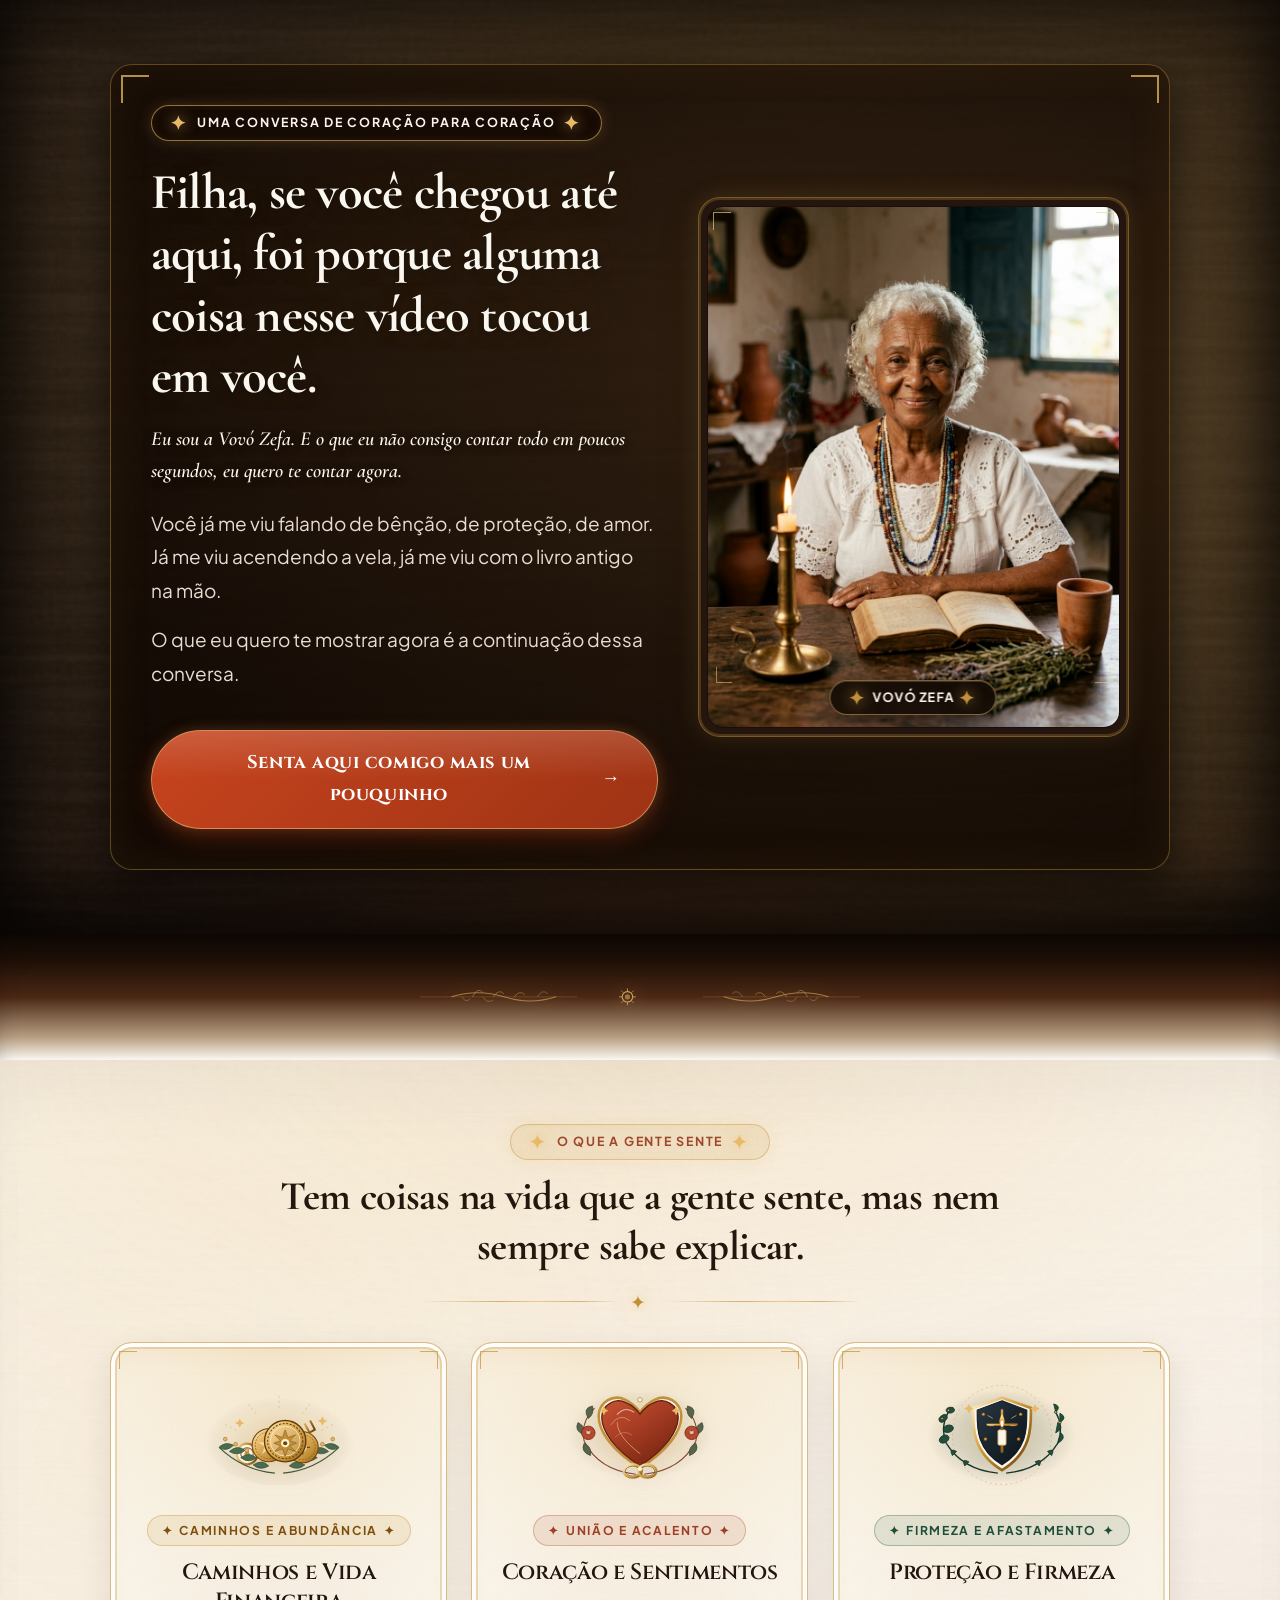
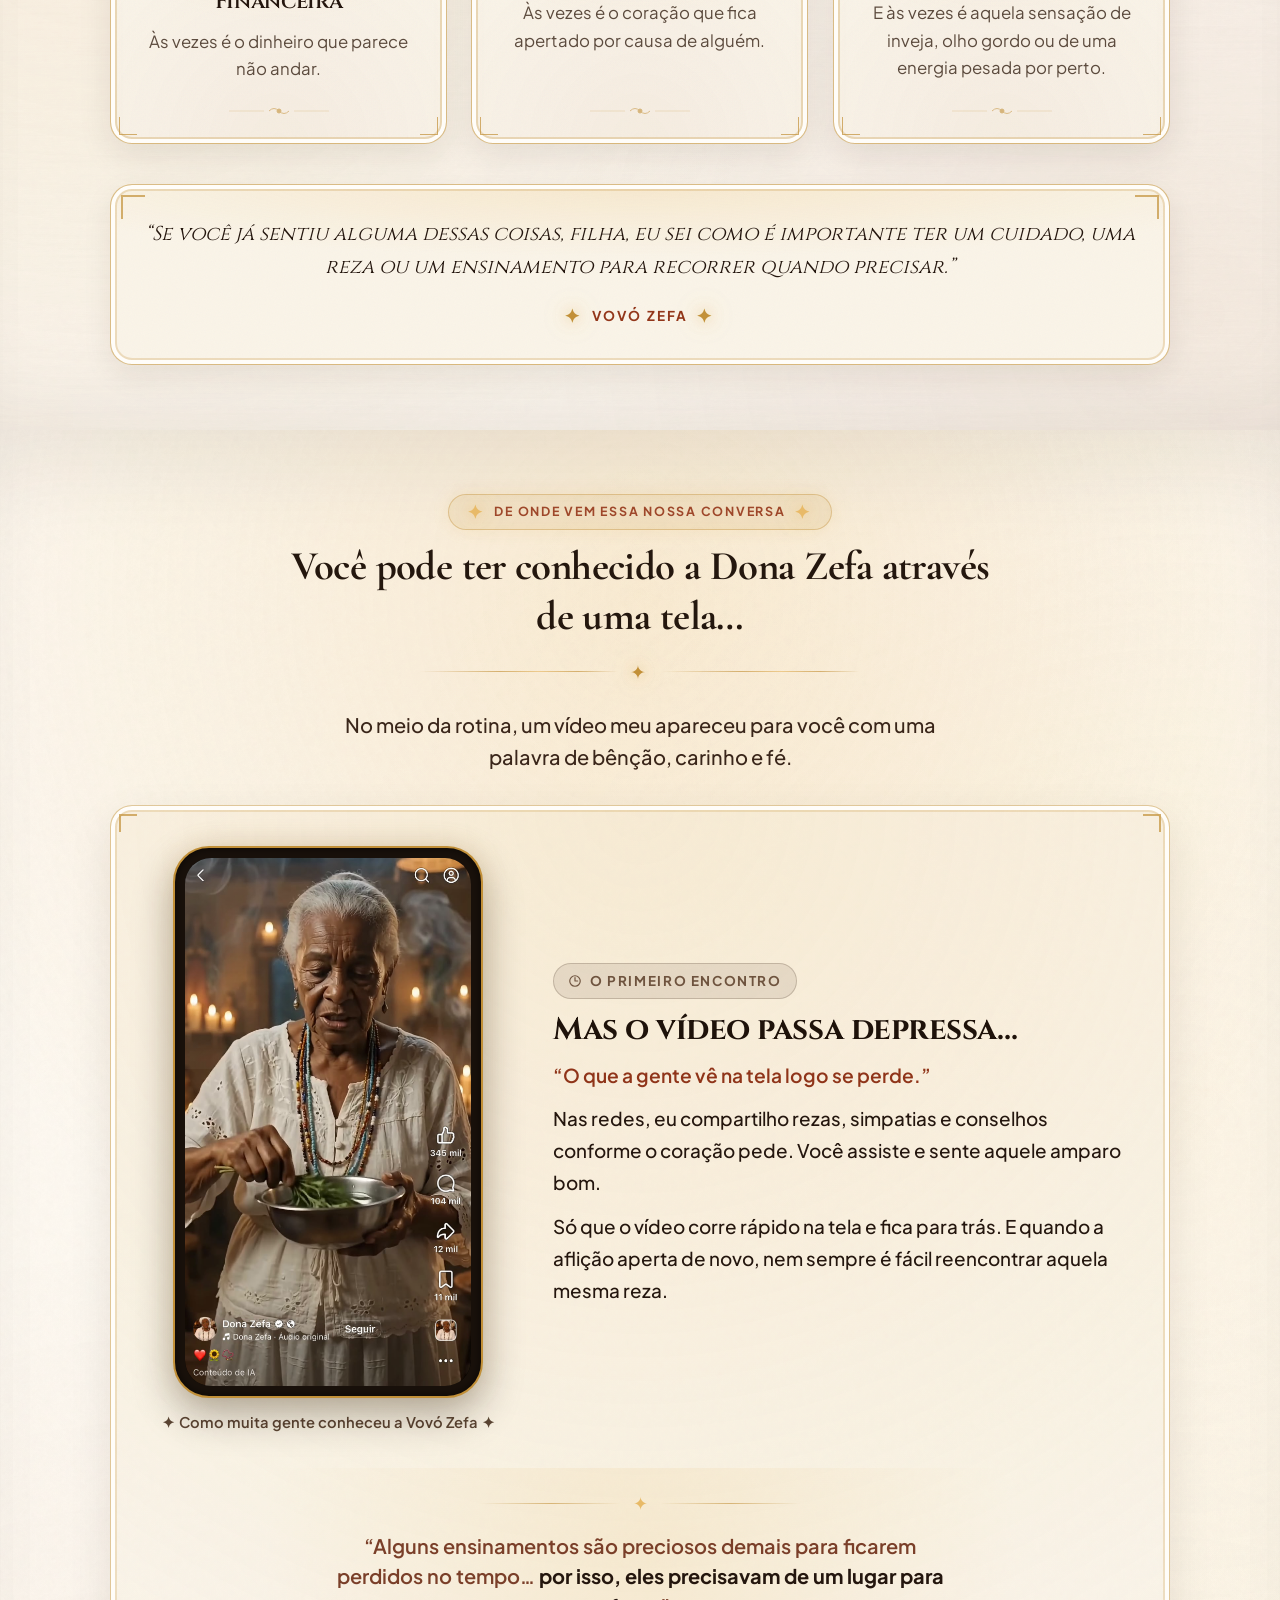
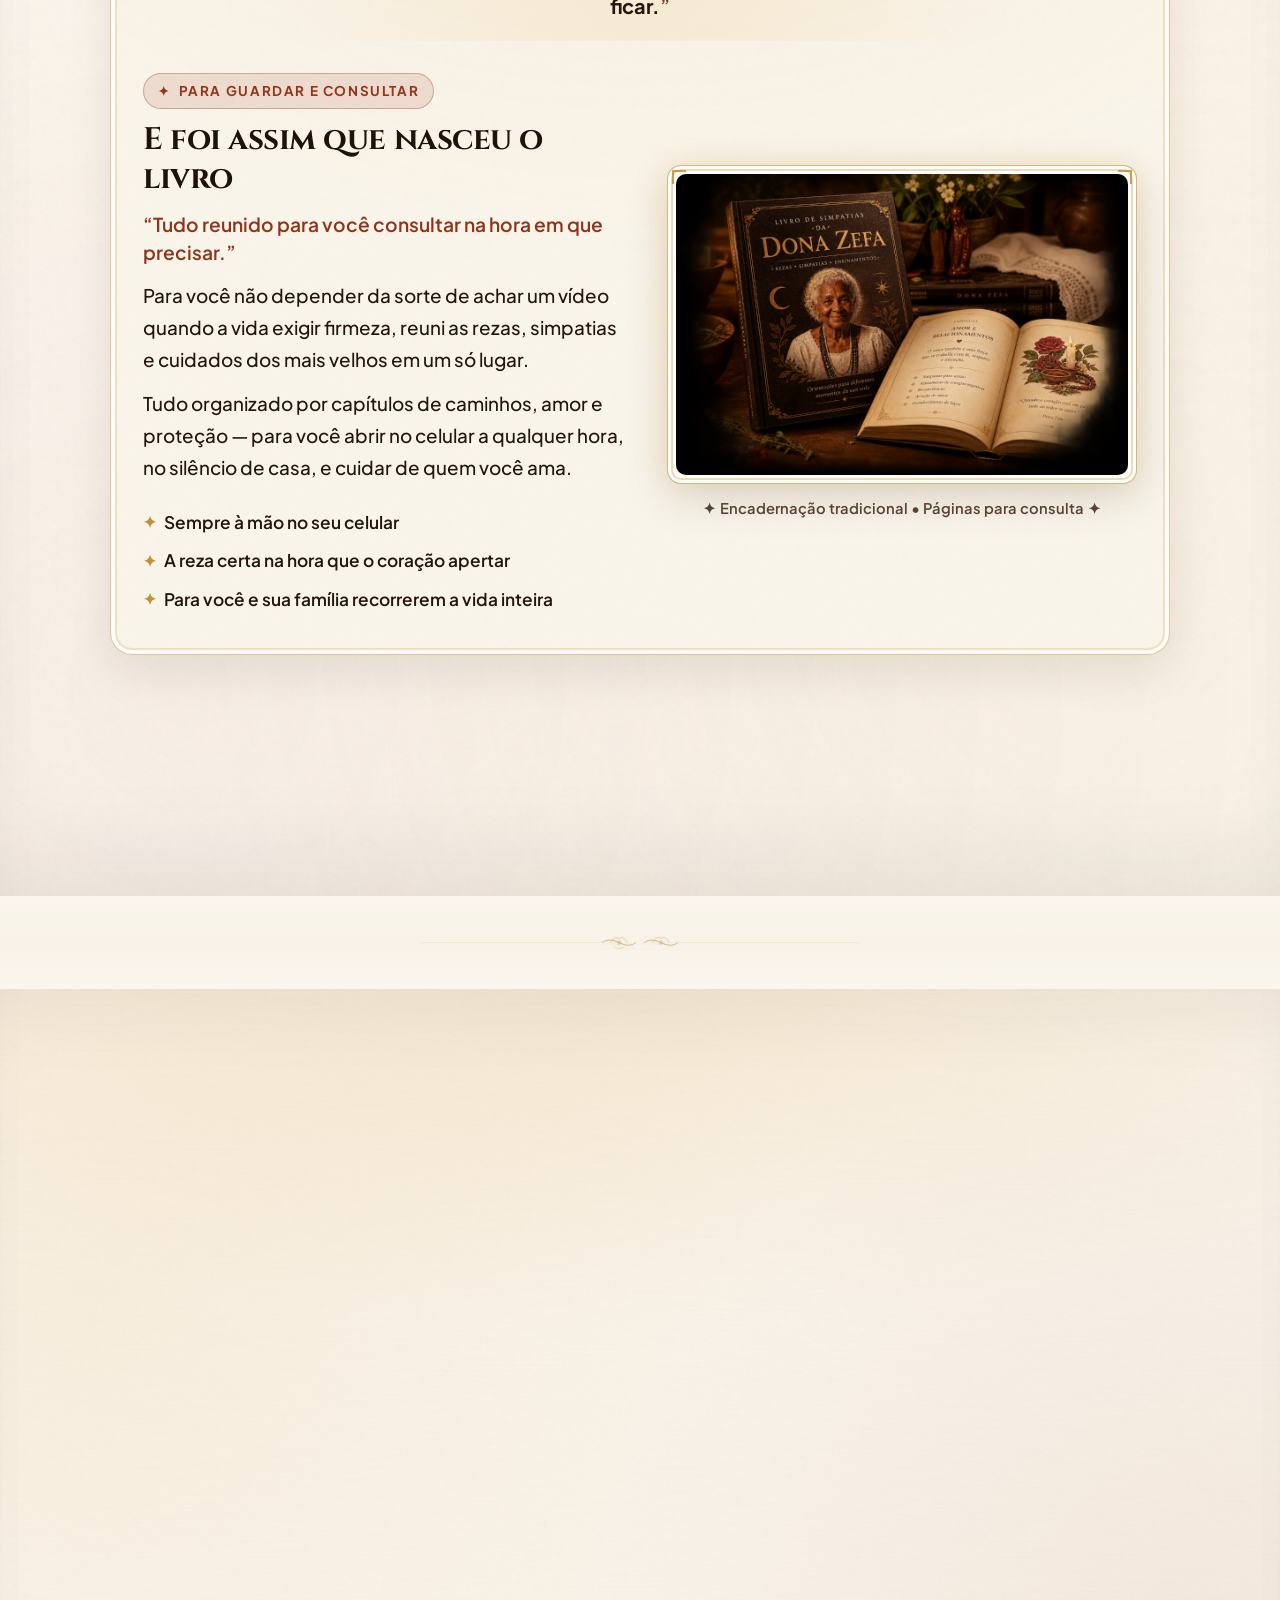
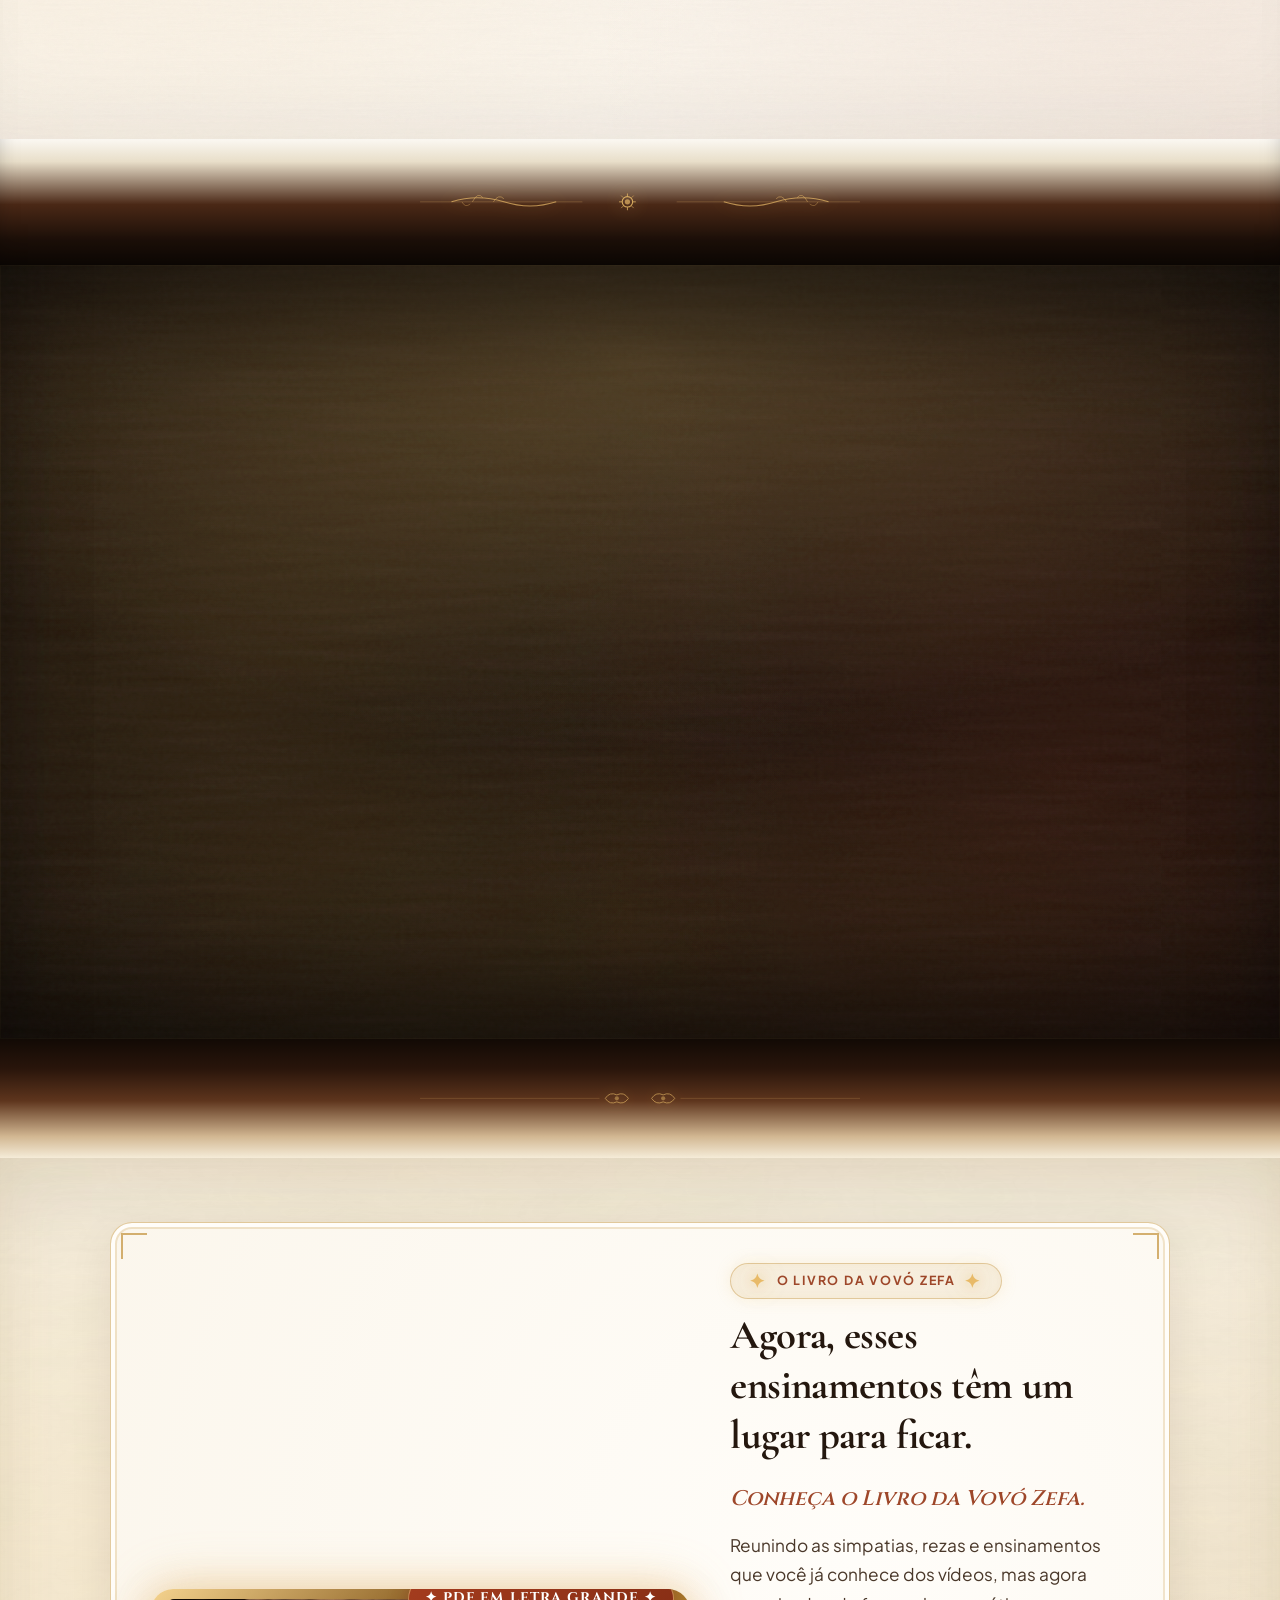
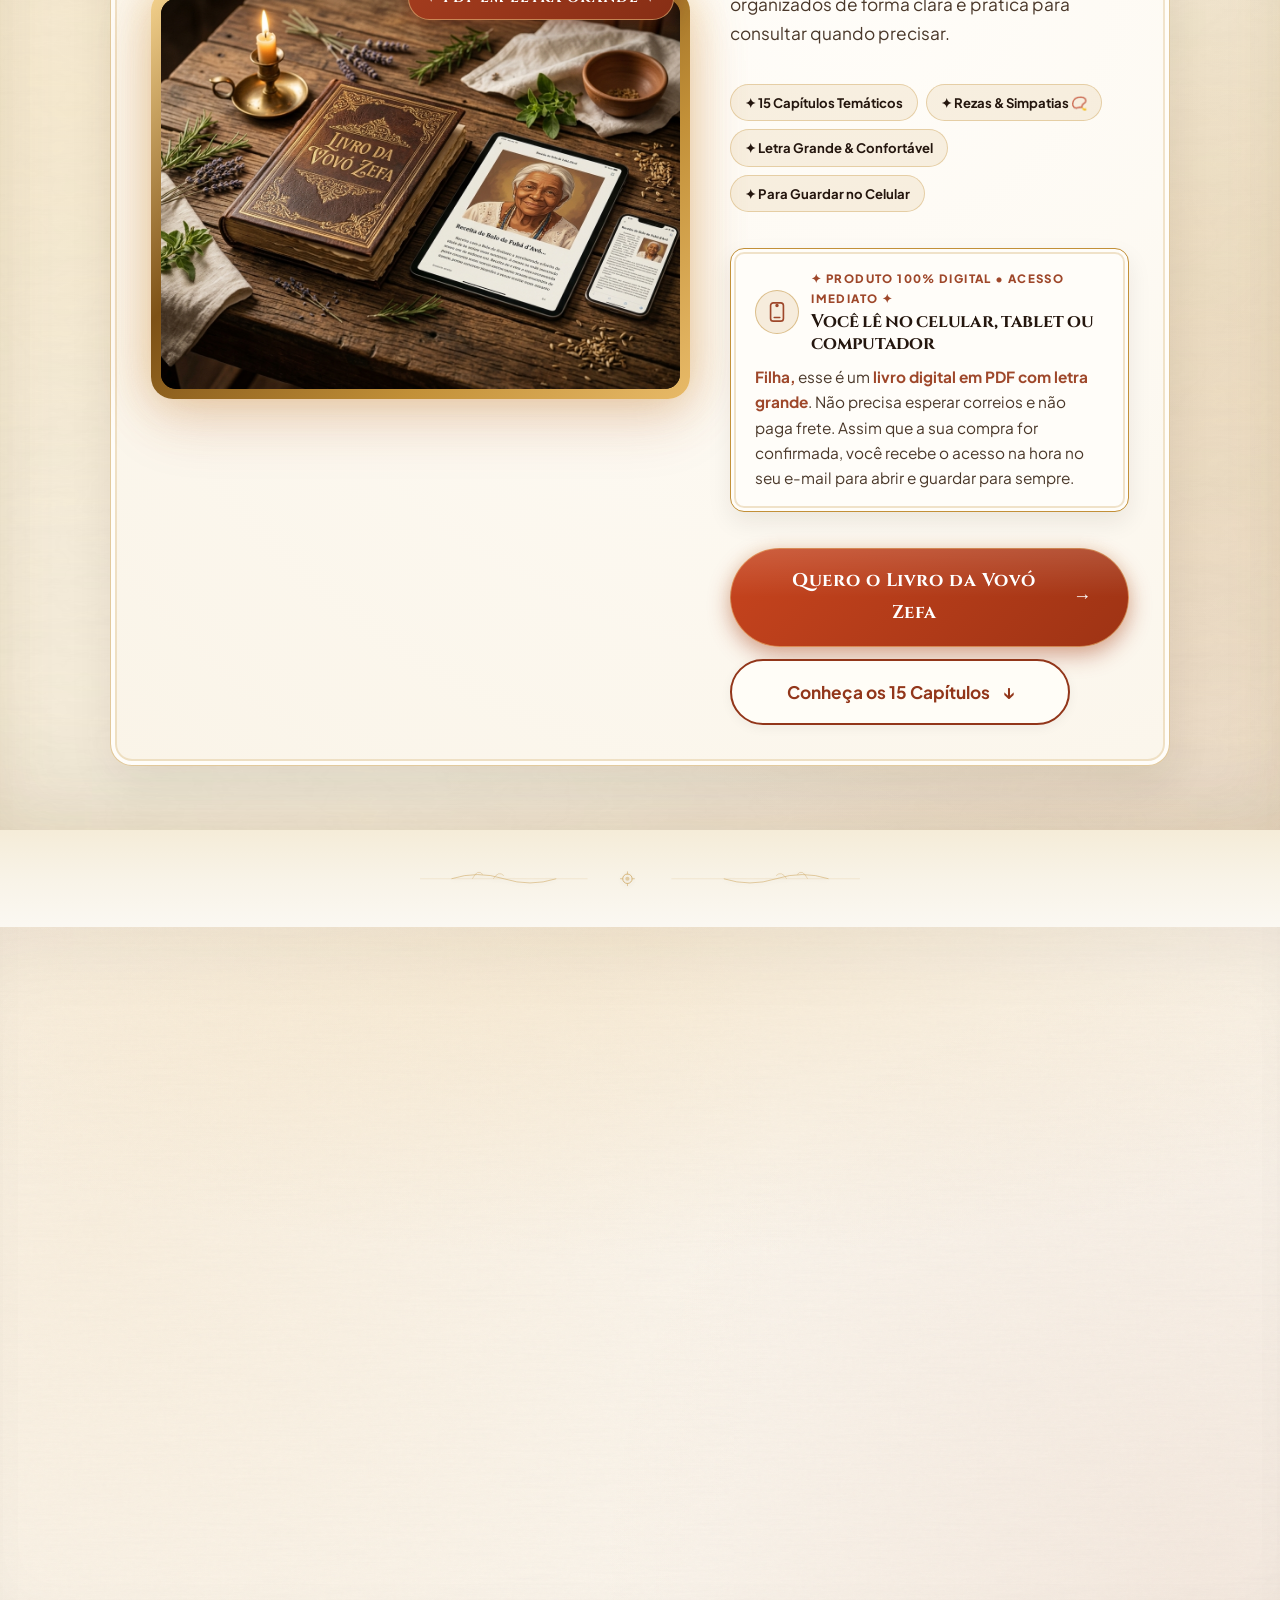
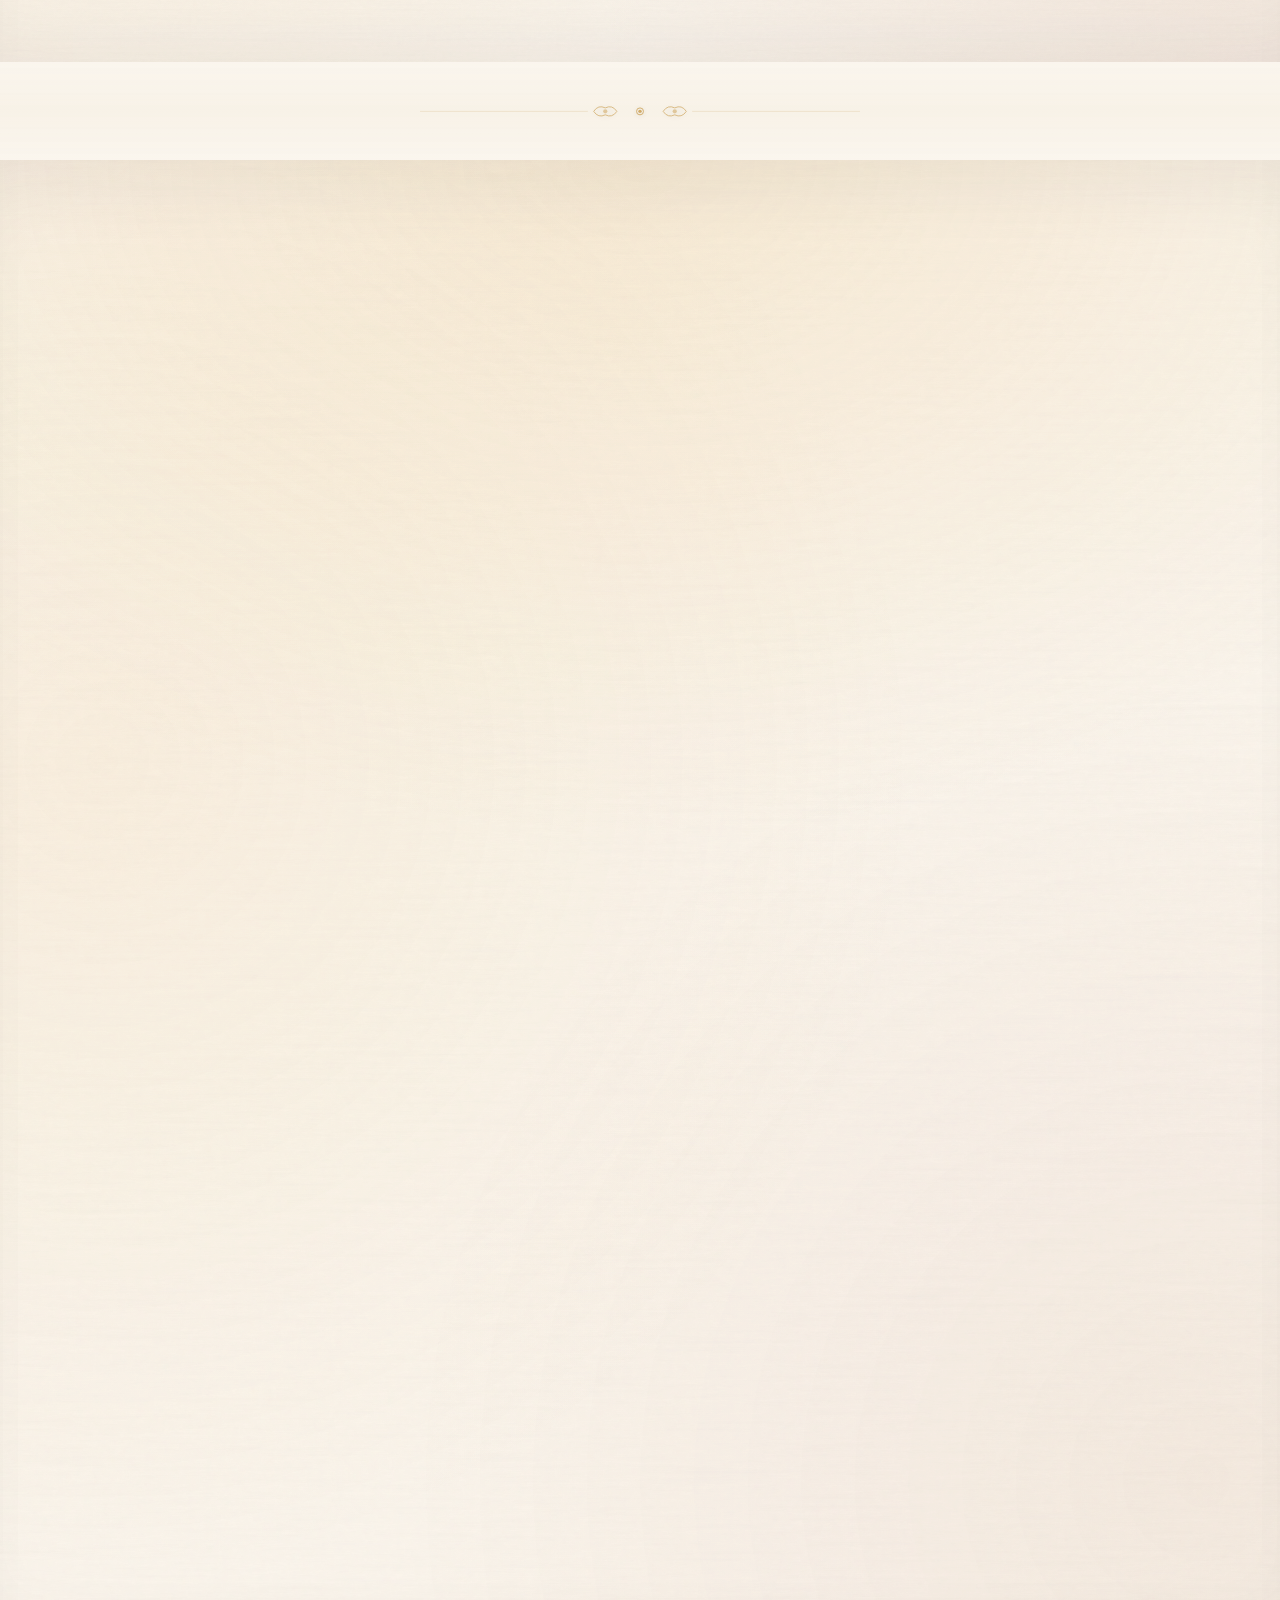
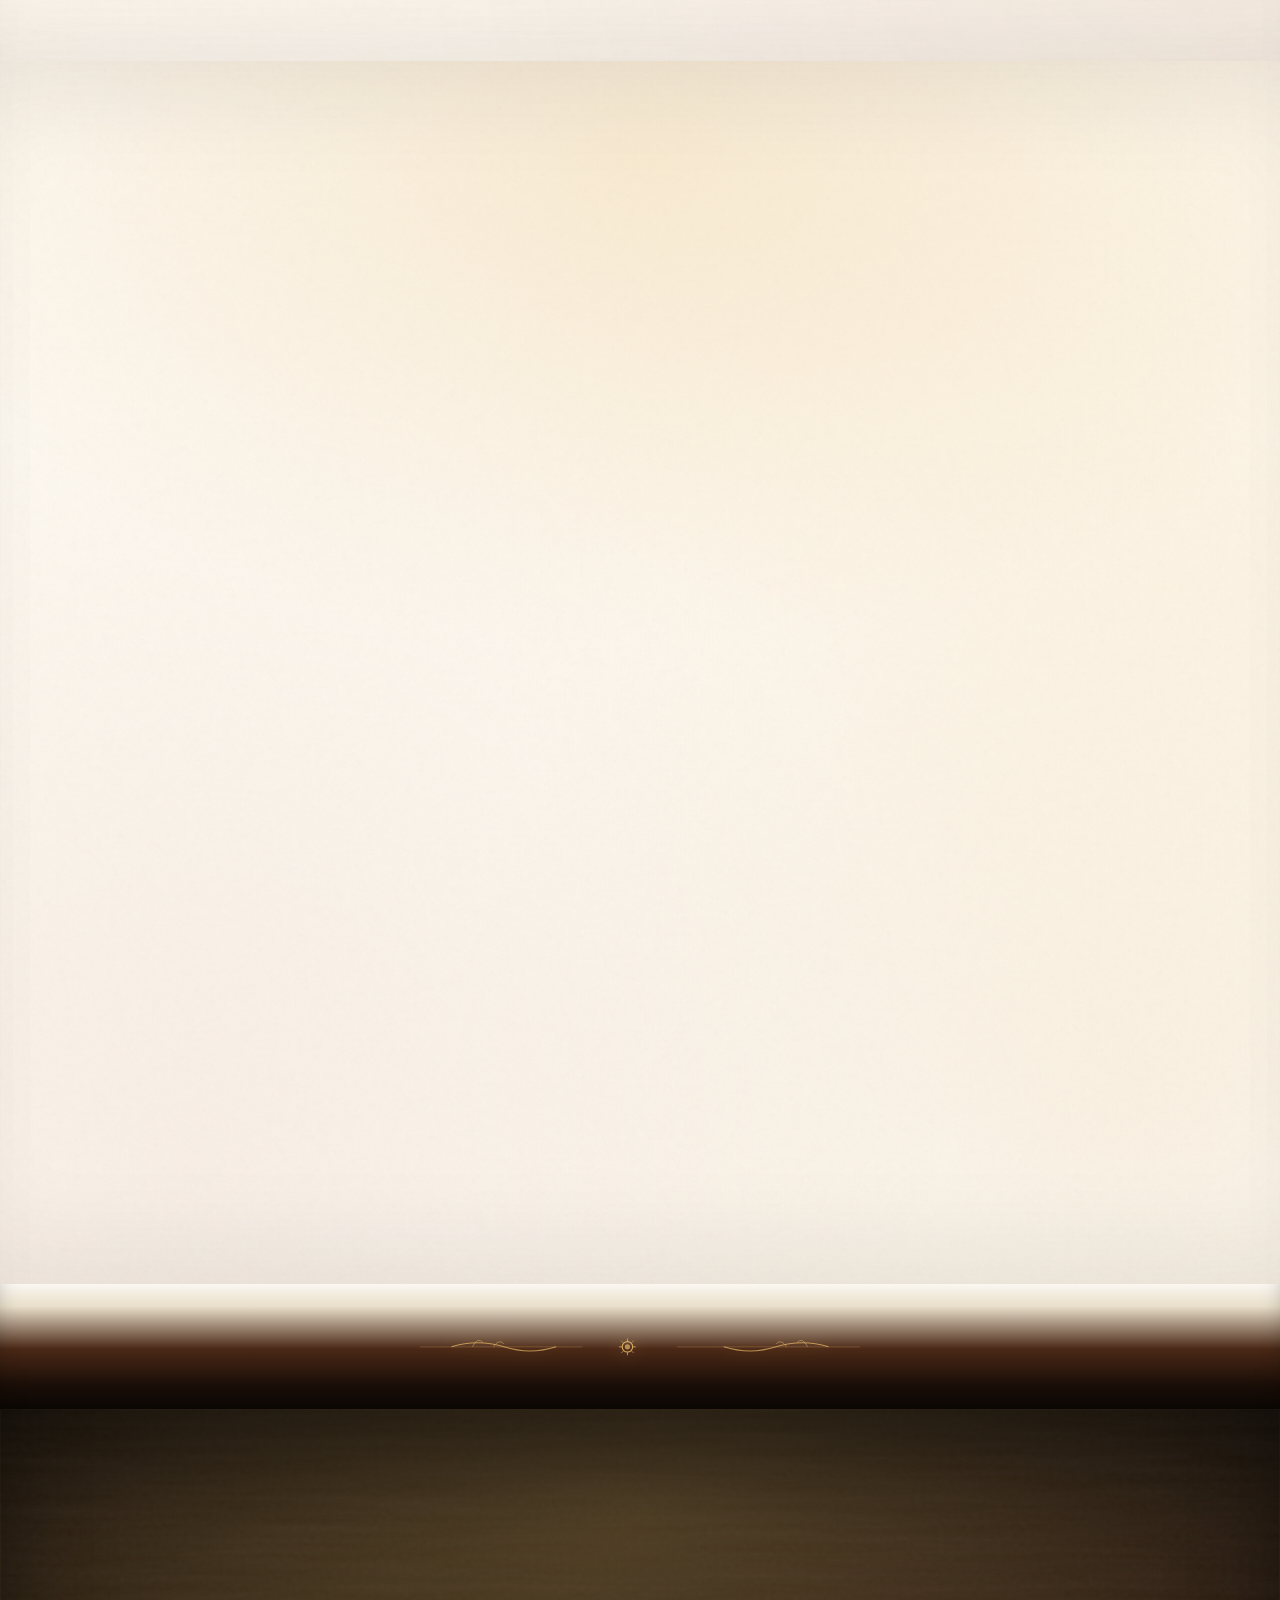
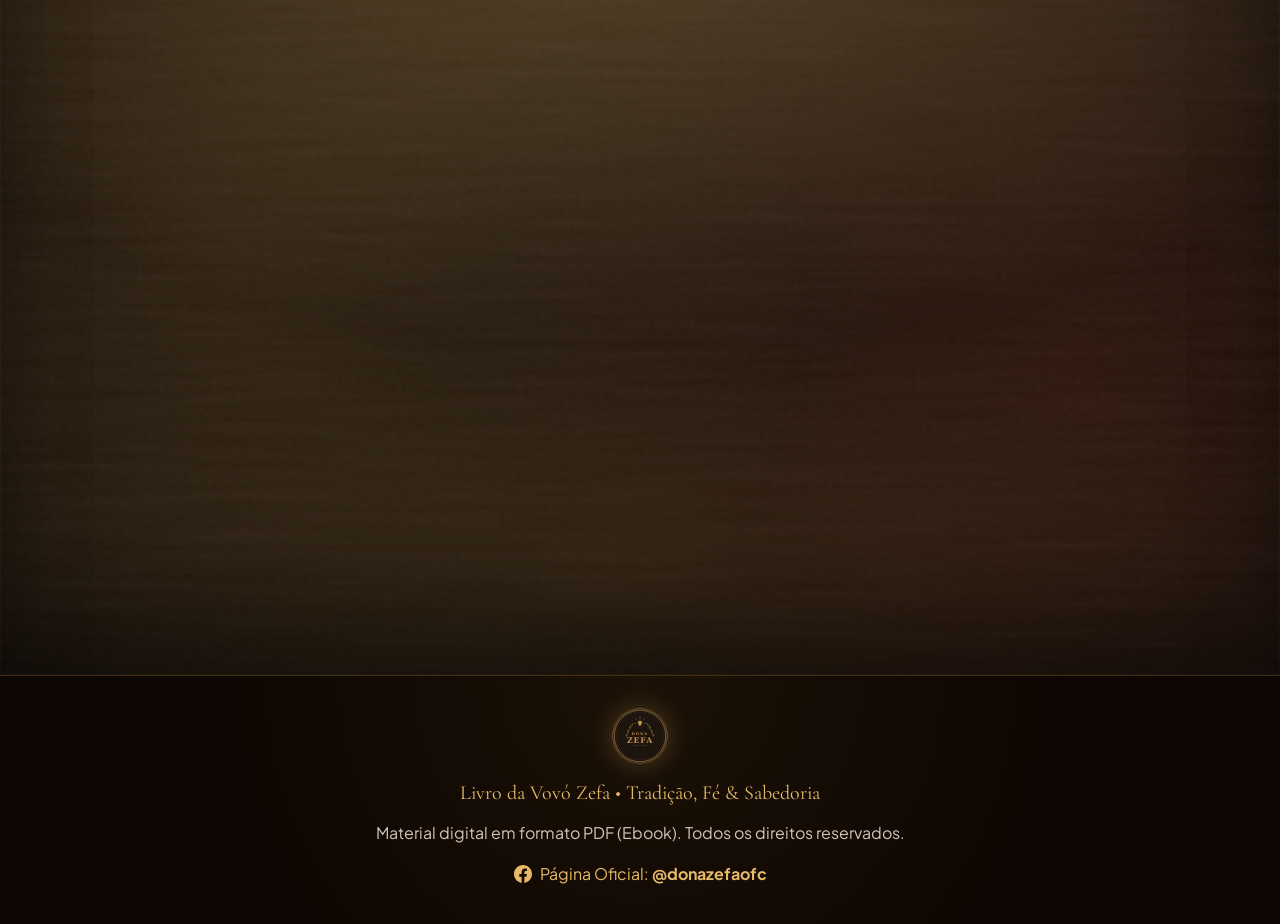
==== commit b068f0a5: "Refina Secao 04 (Quem e a Vovo Zefa): foto real autentica, moldura nobre de madeira, plaqueta minima" ====
--- a/index.html
+++ b/index.html
@@ -655,41 +655,39 @@
         
         <div class="about-wrapper reveal-on-scroll">
           
-          <!-- Moldura Nobre com a Foto Intimista da Vovó Zefa com o Manuscrito -->
+          <!-- Moldura de Madeira Nobre com Retrato Autêntico da Vovó Zefa -->
           <div class="portrait-gilded-frame">
             <div class="portrait-gilded-inner">
               <img 
-                src="assets/images/vovo-zefa-ancestral-intimate.jpg" 
-                alt="Vovó Zefa segurando seu caderno antigo de orações e receitas tradicionais à luz de velas" 
+                src="assets/images/vovo-zefa-real.jpg" 
+                alt="Retrato da Vovó Zefa acolhedora em sua cadeira de braços" 
                 class="portrait-img-vertical" 
                 width="800" 
                 height="1000" 
                 loading="lazy"
               >
               <div class="portrait-nameplate">
-                <span class="ornament-symbol">✦</span>
-                <span>Vovó Zefa • Sabedoria Ancestral</span>
-                <span class="ornament-symbol">✦</span>
+                <span>Vovó Zefa</span>
               </div>
             </div>
           </div>
 
           <div class="about-content">
             <div style="margin-bottom: var(--space-3);">
-              <span class="hero-tag" style="background: rgba(194, 144, 56, 0.12); color: #9E472A; border-color: rgba(194, 144, 56, 0.4);">
-                <span class="ornament-symbol">✦</span>
-                <span>SABEDORIA QUE ATRAVESSA GERAÇÕES 🪘</span>
-                <span class="ornament-symbol">✦</span>
+              <span class="hero-tag" style="background: rgba(194, 144, 56, 0.10); color: #8F3419; border: 1px solid rgba(194, 144, 56, 0.35); font-weight: 700; letter-spacing: 0.08em;">
+                SABEDORIA QUE ATRAVESSA GERAÇÕES
               </span>
             </div>
             
-            <h2>Deixa eu me apresentar direito, filha.</h2>
-            
-            <p class="lead" style="font-family: var(--font-display); font-size: 1.45rem; color: #9E472A; margin: var(--space-2) 0 var(--space-4);">
-              <strong>Eu sou a Vovó Zefa.</strong>
+            <h2 style="color: #24160E; margin-bottom: var(--space-2);">Deixa eu me apresentar direito, filha.</h2>
+            
+            <p class="lead" style="font-family: var(--font-sans); font-size: 1.35rem; font-weight: 700; color: #8F3419; margin: 0 0 var(--space-3);">
+              Eu sou a Vovó Zefa.
             </p>
             
-            <p style="font-size: 1.08rem; color: #4A382A; line-height: 1.7;">O que eu compartilho vem dos ensinamentos que aprendi com os mais velhos — simpatias, rezas e cuidados que atravessaram gerações.</p>
+            <p style="font-size: 1.12rem; color: #3A2A1E; line-height: 1.7; margin-bottom: var(--space-4);">
+              O que eu compartilho vem dos ensinamentos que aprendi com os mais velhos — simpatias, rezas e cuidados que atravessaram gerações.
+            </p>
             
             <div class="about-quote-box">
               <p class="about-quote-text">“Você não precisa chegar aqui sabendo tudo. Nem precisa entender de tudo.”</p>
--- a/css/components.css
+++ b/css/components.css
@@ -210,18 +210,19 @@
 }
 
 .about-quote-box {
-  background: rgba(158, 71, 42, 0.05);
+  background: rgba(236, 228, 216, 0.75);
   border: 1px solid rgba(194, 144, 56, 0.35);
-  border-left: 3px solid var(--color-primary-terracotta);
+  border-left: 4px solid #C29038;
   border-radius: var(--radius-md);
-  padding: var(--space-5) var(--space-6);
-  margin-top: var(--space-5);
+  padding: var(--space-4) var(--space-5);
+  margin-top: var(--space-4);
 }
 
 .about-quote-text {
-  font-family: var(--font-serif);
+  font-family: var(--font-sans);
   font-size: 1.12rem;
-  font-style: italic;
+  font-weight: 600;
+  font-style: normal;
   color: #24160E;
   line-height: 1.6;
   margin-bottom: var(--space-2) !important;
@@ -229,74 +230,67 @@
 
 .about-quote-highlight {
   font-family: var(--font-sans);
-  font-size: 1rem;
+  font-size: 1.04rem;
   font-weight: 600;
-  color: var(--color-primary-terracotta);
+  color: #8F3419;
   margin: 0 !important;
 }
 
 /* ==========================================================================
-   2. MOLDURAS FOTOGRÁFICAS — ETAPA 2 (CANTONEIRAS + LUZ DE VELA VIVA)
+   2. MOLDURAS FOTOGRÁFICAS — RETRATO DA VOVÓ ZEFA (MADEIRA NOBRE & FRISO DOURADO)
    ========================================================================== */
-@keyframes candleShimmer {
-  0%, 100% { box-shadow: var(--shadow-candle-intimate), var(--shadow-lg); }
-  33% { box-shadow: 0 0 70px rgba(232, 186, 104, 0.40), var(--shadow-lg); }
-  66% { box-shadow: 0 0 45px rgba(232, 186, 104, 0.30), var(--shadow-lg); }
-}
-
-@media (prefers-reduced-motion: reduce) {
-  .portrait-gilded-frame {
-    animation: none !important;
-  }
-}
-
 .portrait-gilded-frame {
   position: relative;
   width: 100%;
-  max-width: 480px;
+  max-width: 440px;
   margin: 0 auto;
   border-radius: var(--radius-lg);
-  padding: 10px;
-  background: linear-gradient(145deg, #F5D38E 0%, #7D5116 25%, #C29038 55%, #9B7020 80%, #E8BA68 100%);
-  box-shadow: var(--shadow-candle-intimate), var(--shadow-lg);
-  animation: candleShimmer 8s ease-in-out infinite;
-  transition: transform var(--transition-normal);
-}
-
-/* Cantoneiras internas decorativas */
+  padding: 8px;
+  background: #24160E;
+  border: 1.5px solid rgba(194, 144, 56, 0.55);
+  box-shadow: 
+    0 16px 40px rgba(24, 16, 10, 0.22),
+    0 0 25px rgba(232, 186, 104, 0.14),
+    inset 0 0 0 2px rgba(194, 144, 56, 0.25);
+  transition: transform var(--transition-normal), box-shadow var(--transition-normal);
+}
+
+/* Cantoneiras internas decorativas discretas */
 .portrait-gilded-frame::before,
 .portrait-gilded-frame::after {
   content: "";
   position: absolute;
-  width: 22px;
-  height: 22px;
+  width: 18px;
+  height: 18px;
   z-index: 3;
   pointer-events: none;
 }
 .portrait-gilded-frame::before {
-  top: 18px;
-  left: 18px;
-  border-top: 2px solid rgba(245, 211, 142, 0.7);
-  border-left: 2px solid rgba(245, 211, 142, 0.7);
+  top: 14px;
+  left: 14px;
+  border-top: 1.5px solid rgba(245, 211, 142, 0.65);
+  border-left: 1.5px solid rgba(245, 211, 142, 0.65);
 }
 .portrait-gilded-frame::after {
-  top: 18px;
-  right: 18px;
-  border-top: 2px solid rgba(245, 211, 142, 0.7);
-  border-right: 2px solid rgba(245, 211, 142, 0.7);
+  top: 14px;
+  right: 14px;
+  border-top: 1.5px solid rgba(245, 211, 142, 0.65);
+  border-right: 1.5px solid rgba(245, 211, 142, 0.65);
 }
 
 .portrait-gilded-frame:hover {
-  transform: translateY(-5px);
-  box-shadow: 0 0 75px rgba(232, 186, 104, 0.50), var(--shadow-lg);
+  transform: translateY(-4px);
+  box-shadow: 
+    0 22px 48px rgba(24, 16, 10, 0.28),
+    0 0 35px rgba(232, 186, 104, 0.25);
 }
 
 .portrait-gilded-inner {
   position: relative;
-  border-radius: calc(var(--radius-lg) - 8px);
+  border-radius: calc(var(--radius-lg) - 6px);
   overflow: hidden;
-  background-color: var(--color-bg-dark-room);
-  border: 2px solid #1A0E06;
+  background-color: #120A05;
+  border: 1px solid #1A0E06;
 }
 
 /* Cantoneiras inferiores via inner overlay */
@@ -304,66 +298,63 @@
 .portrait-gilded-inner::after {
   content: "";
   position: absolute;
-  width: 20px;
-  height: 20px;
+  width: 16px;
+  height: 16px;
   z-index: 3;
   pointer-events: none;
 }
 .portrait-gilded-inner::before {
-  bottom: 52px;
+  bottom: 44px;
   left: 8px;
-  border-bottom: 2px solid rgba(245, 211, 142, 0.55);
-  border-left: 2px solid rgba(245, 211, 142, 0.55);
+  border-bottom: 1.5px solid rgba(245, 211, 142, 0.5);
+  border-left: 1.5px solid rgba(245, 211, 142, 0.5);
 }
 .portrait-gilded-inner::after {
-  bottom: 52px;
+  bottom: 44px;
   right: 8px;
-  border-bottom: 2px solid rgba(245, 211, 142, 0.55);
-  border-right: 2px solid rgba(245, 211, 142, 0.55);
+  border-bottom: 1.5px solid rgba(245, 211, 142, 0.5);
+  border-right: 1.5px solid rgba(245, 211, 142, 0.5);
 }
 
 .portrait-img-vertical {
   width: 100%;
   height: auto;
-  aspect-ratio: 4 / 4.9;
-  max-height: 560px;
+  aspect-ratio: 4 / 5.2;
+  max-height: 520px;
   object-fit: cover;
-  object-position: center bottom;
+  object-position: center top;
   display: block;
-  transition: transform 0.9s ease;
-  filter: brightness(0.98) contrast(1.04) saturate(0.96);
+  transition: transform 0.8s ease;
+  filter: brightness(0.98) contrast(1.03);
 }
 
 .portrait-gilded-frame:hover .portrait-img-vertical {
-  transform: scale(1.03);
-}
-
+  transform: scale(1.02);
+}
+
+/* Plaqueta Discreta e Nobre */
 .portrait-nameplate {
   position: absolute;
-  bottom: var(--space-4);
+  bottom: var(--space-3);
   left: 50%;
   transform: translateX(-50%);
-  background: rgba(14, 7, 3, 0.94);
-  backdrop-filter: blur(12px);
-  -webkit-backdrop-filter: blur(12px);
+  background: rgba(18, 10, 5, 0.90);
+  backdrop-filter: blur(8px);
+  -webkit-backdrop-filter: blur(8px);
   color: #FAF4EB;
-  border: 1px solid rgba(232, 186, 104, 0.7);
-  padding: 8px 24px;
+  border: 1px solid rgba(232, 186, 104, 0.5);
+  padding: 5px 18px;
   border-radius: var(--radius-pill);
-  font-family: var(--font-display);
-  font-size: 0.85rem;
+  font-family: var(--font-sans);
+  font-size: 0.8rem;
   font-weight: 700;
-  letter-spacing: 0.14em;
+  letter-spacing: 0.08em;
   text-transform: uppercase;
   white-space: nowrap;
-  box-shadow: 0 8px 24px rgba(0, 0, 0, 0.75), 0 0 16px rgba(232, 186, 104, 0.22), inset 0 1px 0 rgba(245, 211, 142, 0.25);
-  display: flex;
-  align-items: center;
-  gap: var(--space-2);
-}
-
-.portrait-nameplate .ornament-symbol {
-  color: #E8BA68;
+  box-shadow: 0 4px 16px rgba(0, 0, 0, 0.65), inset 0 1px 0 rgba(245, 211, 142, 0.2);
+  display: flex;
+  align-items: center;
+  gap: var(--space-1);
 }
 
 /* ==========================================================================
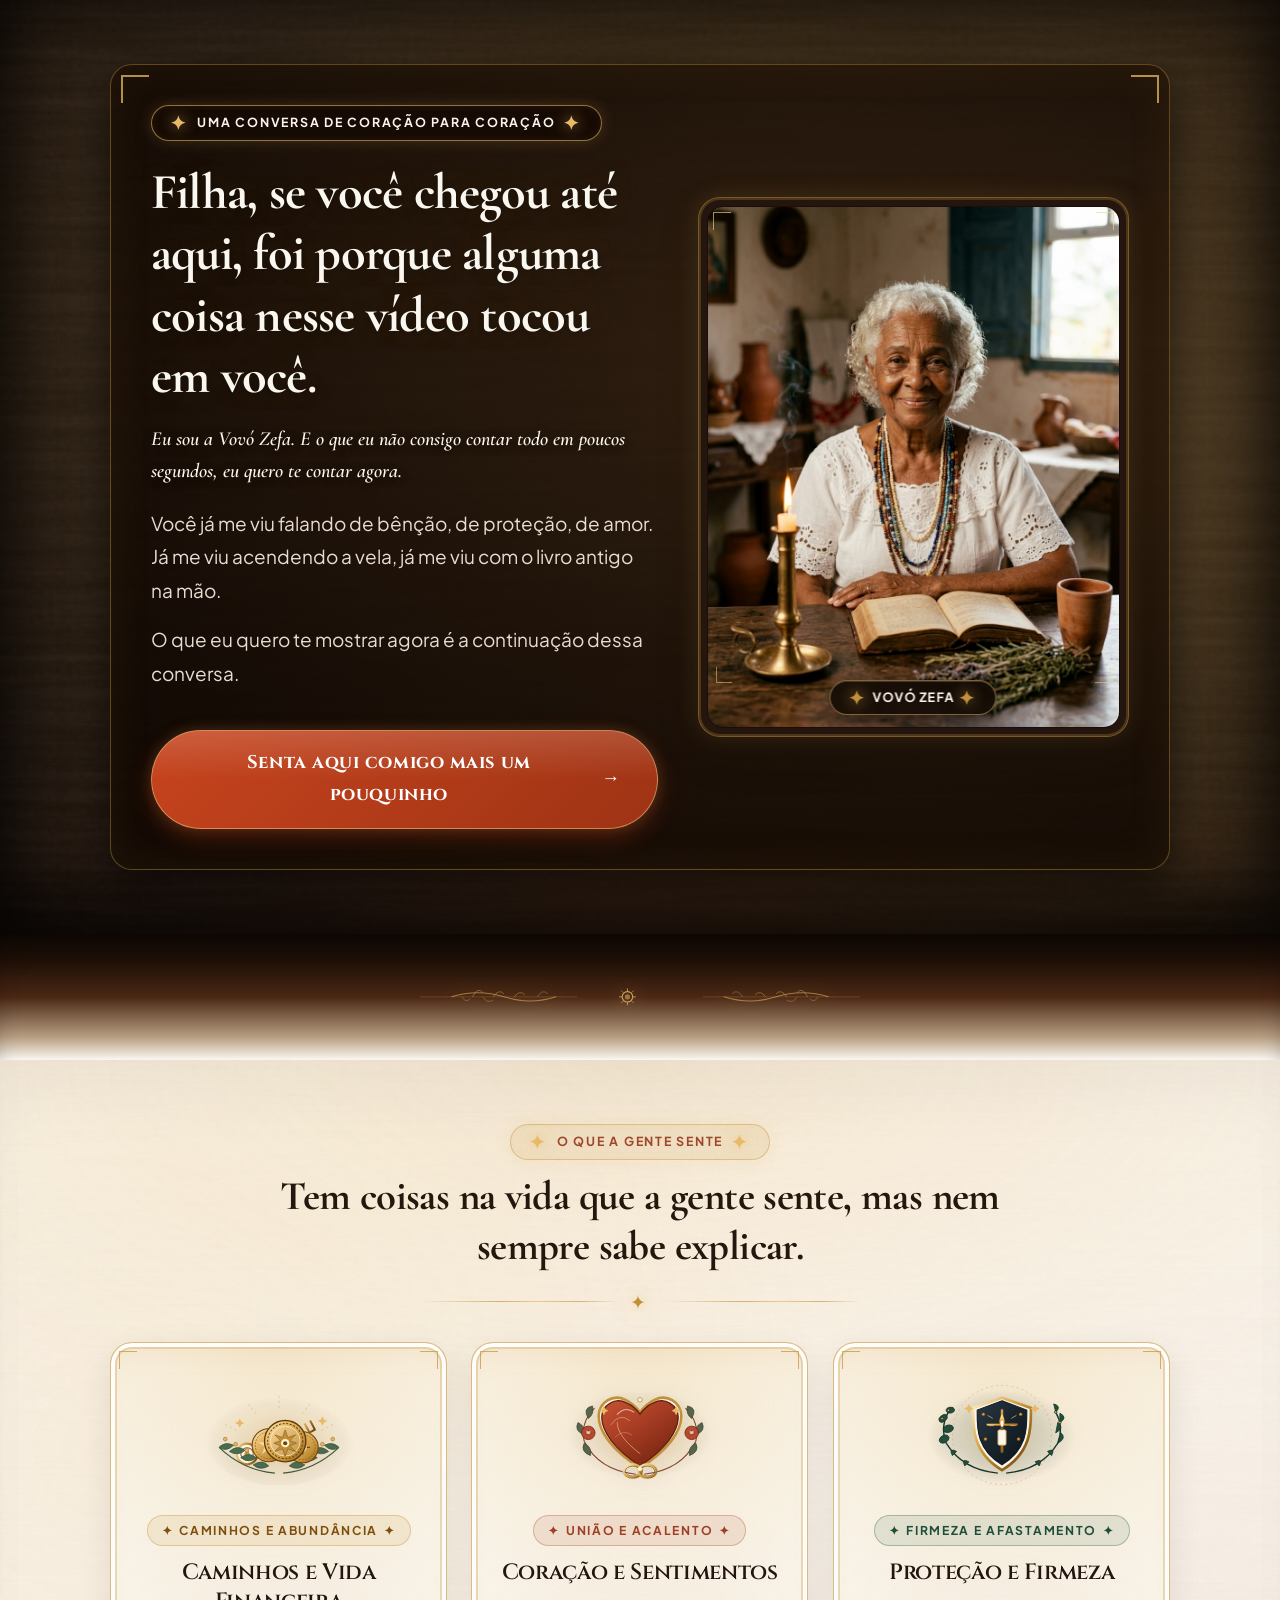
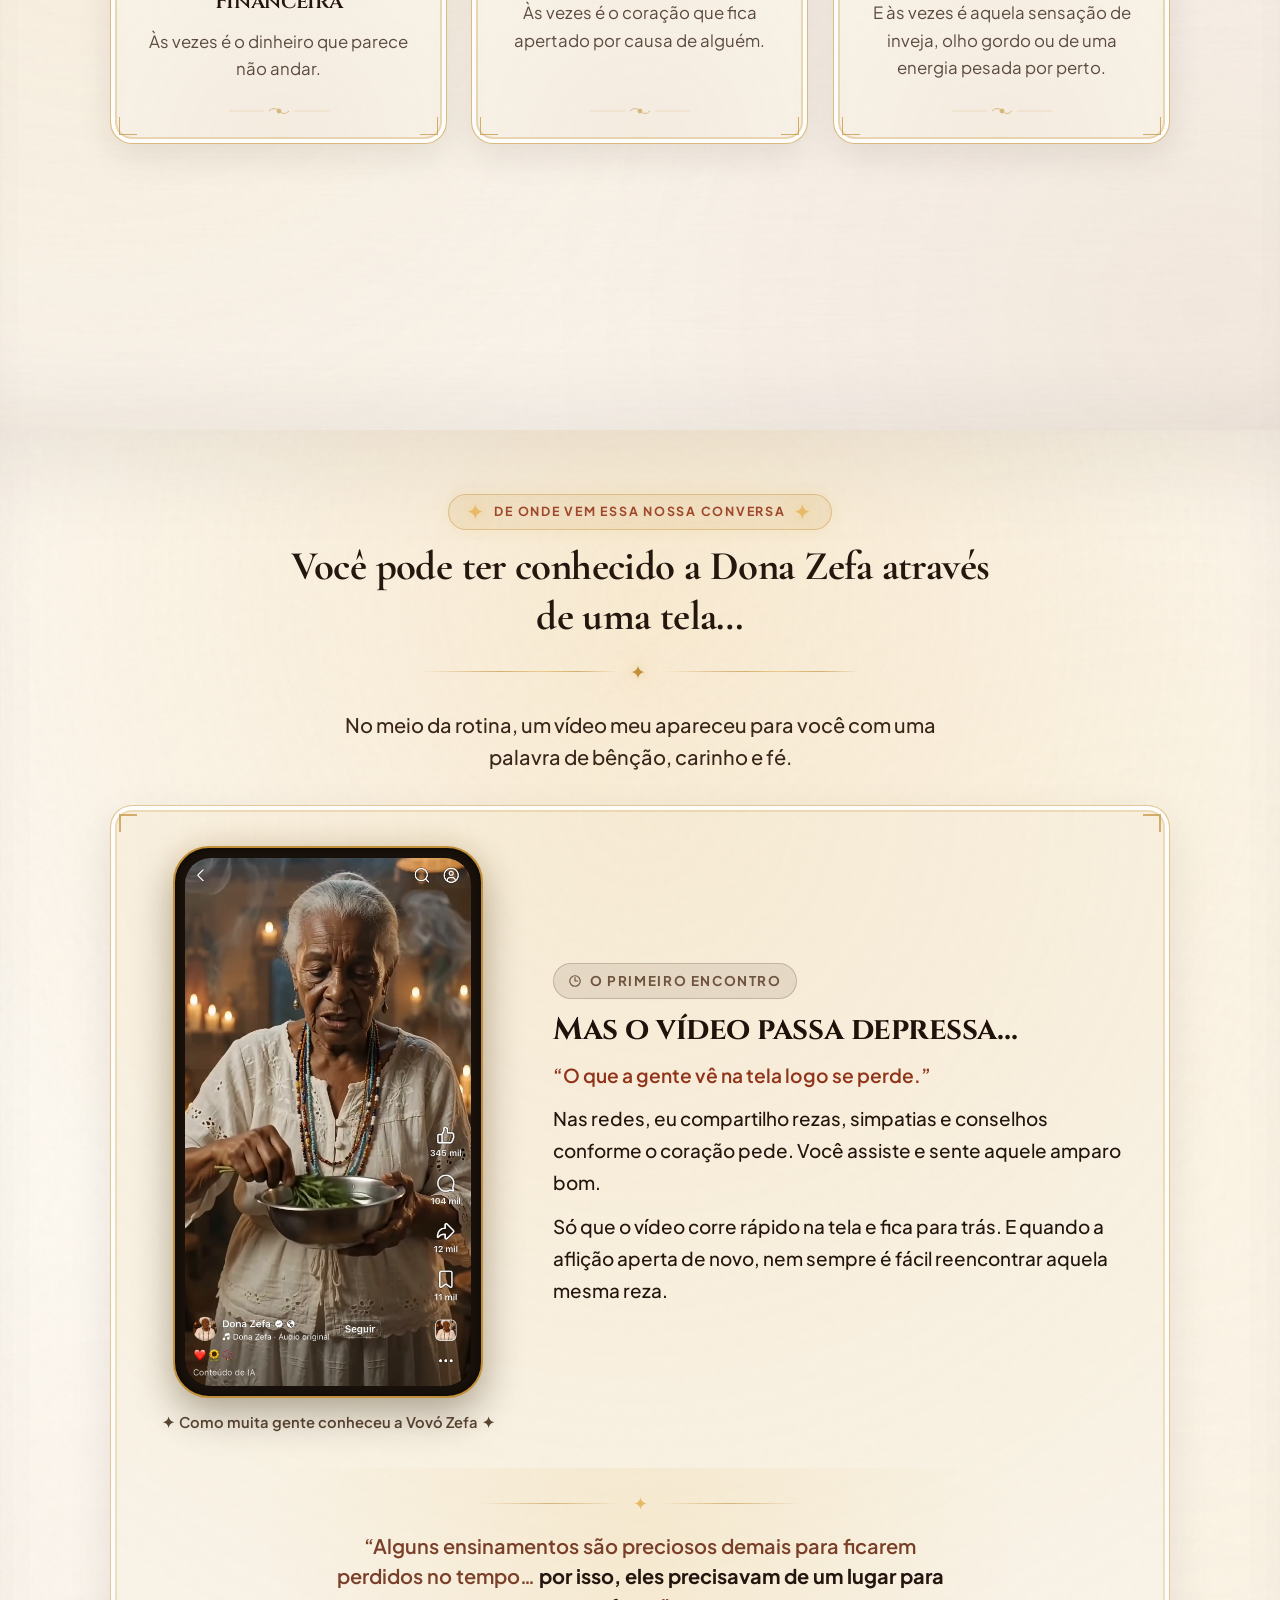
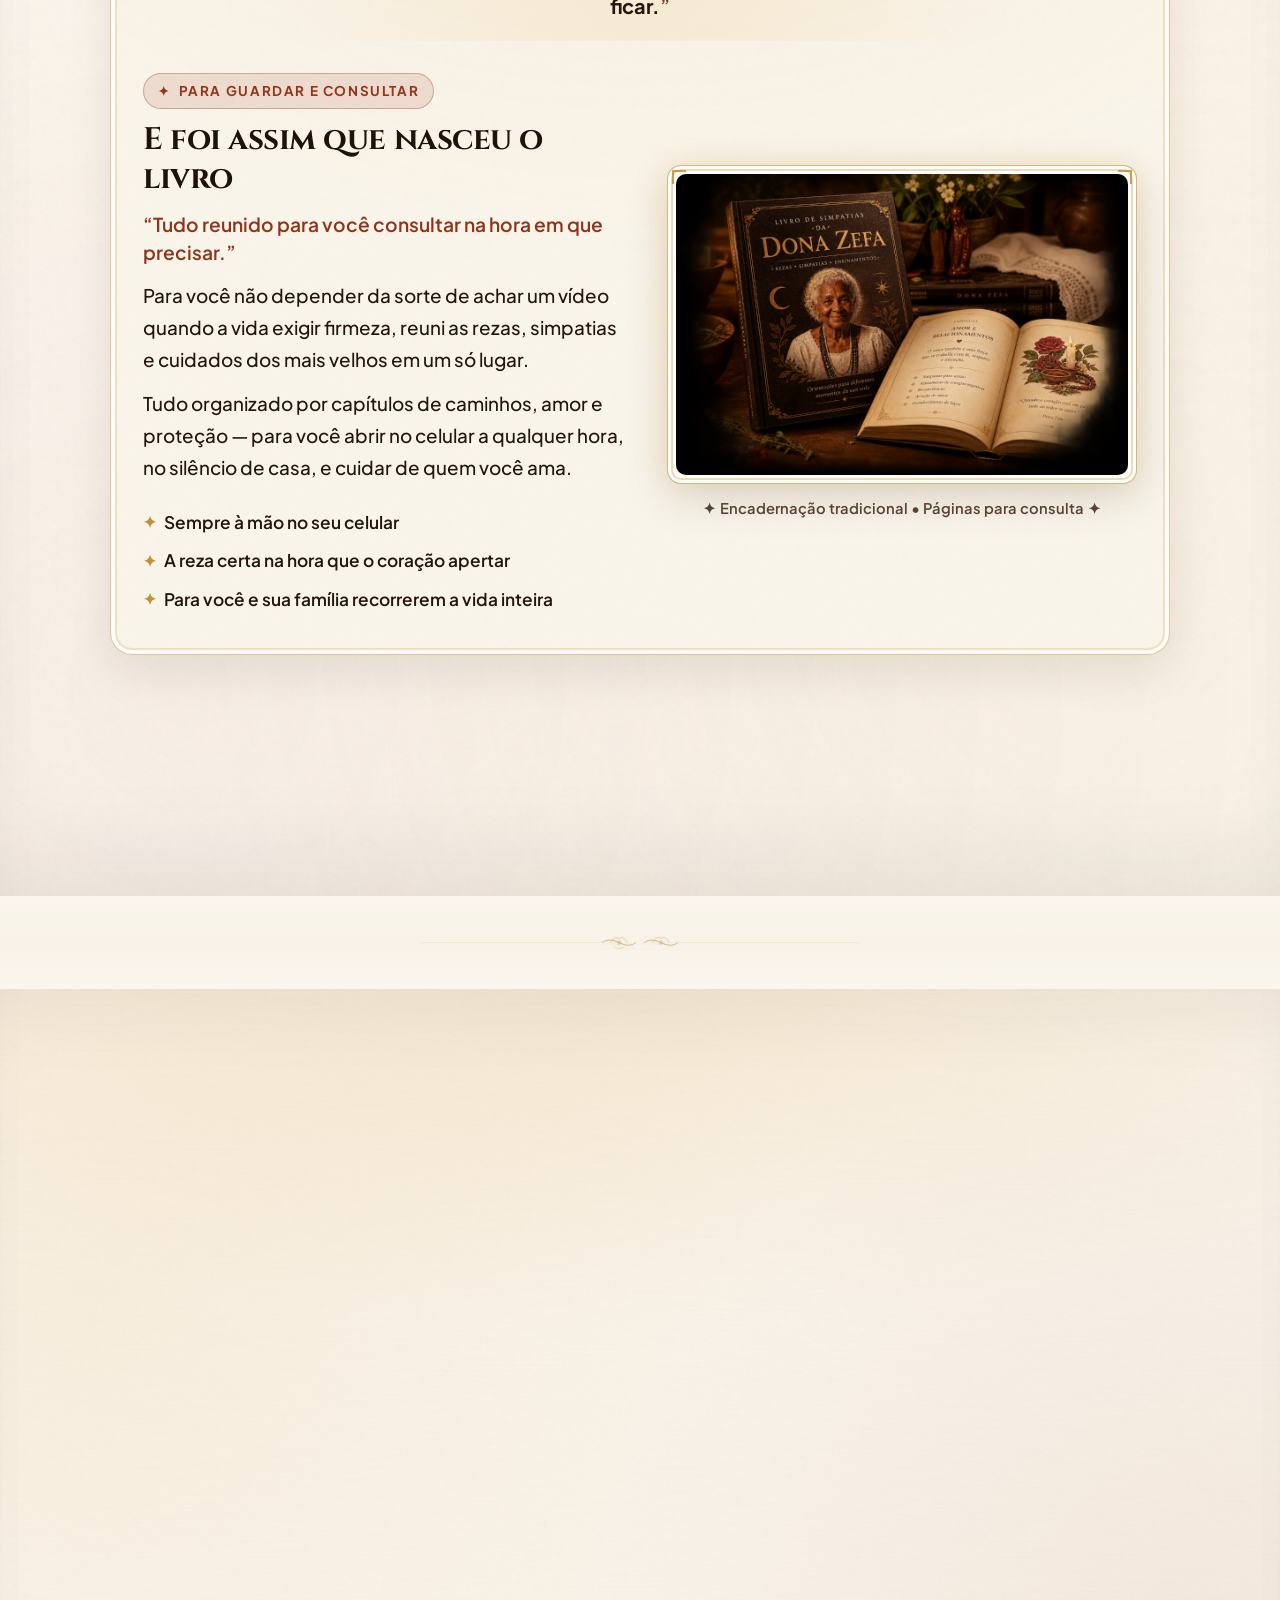
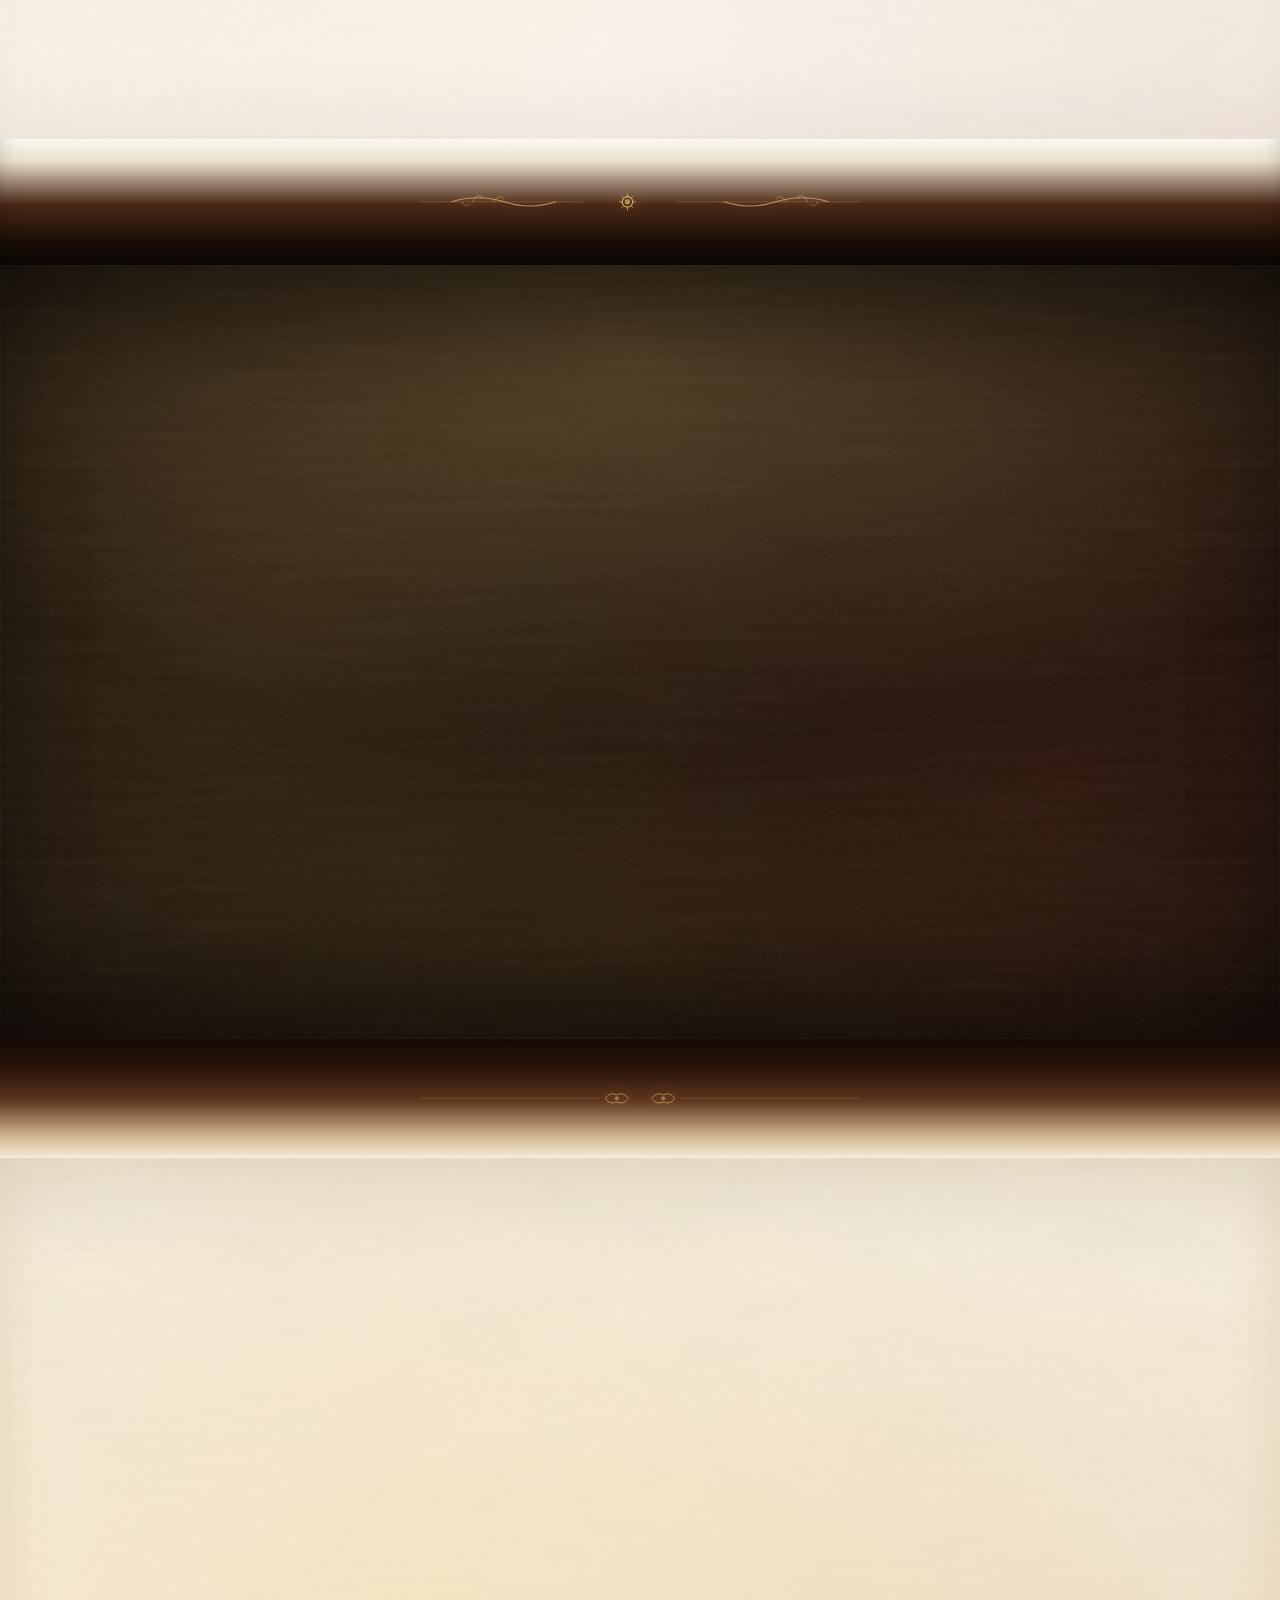
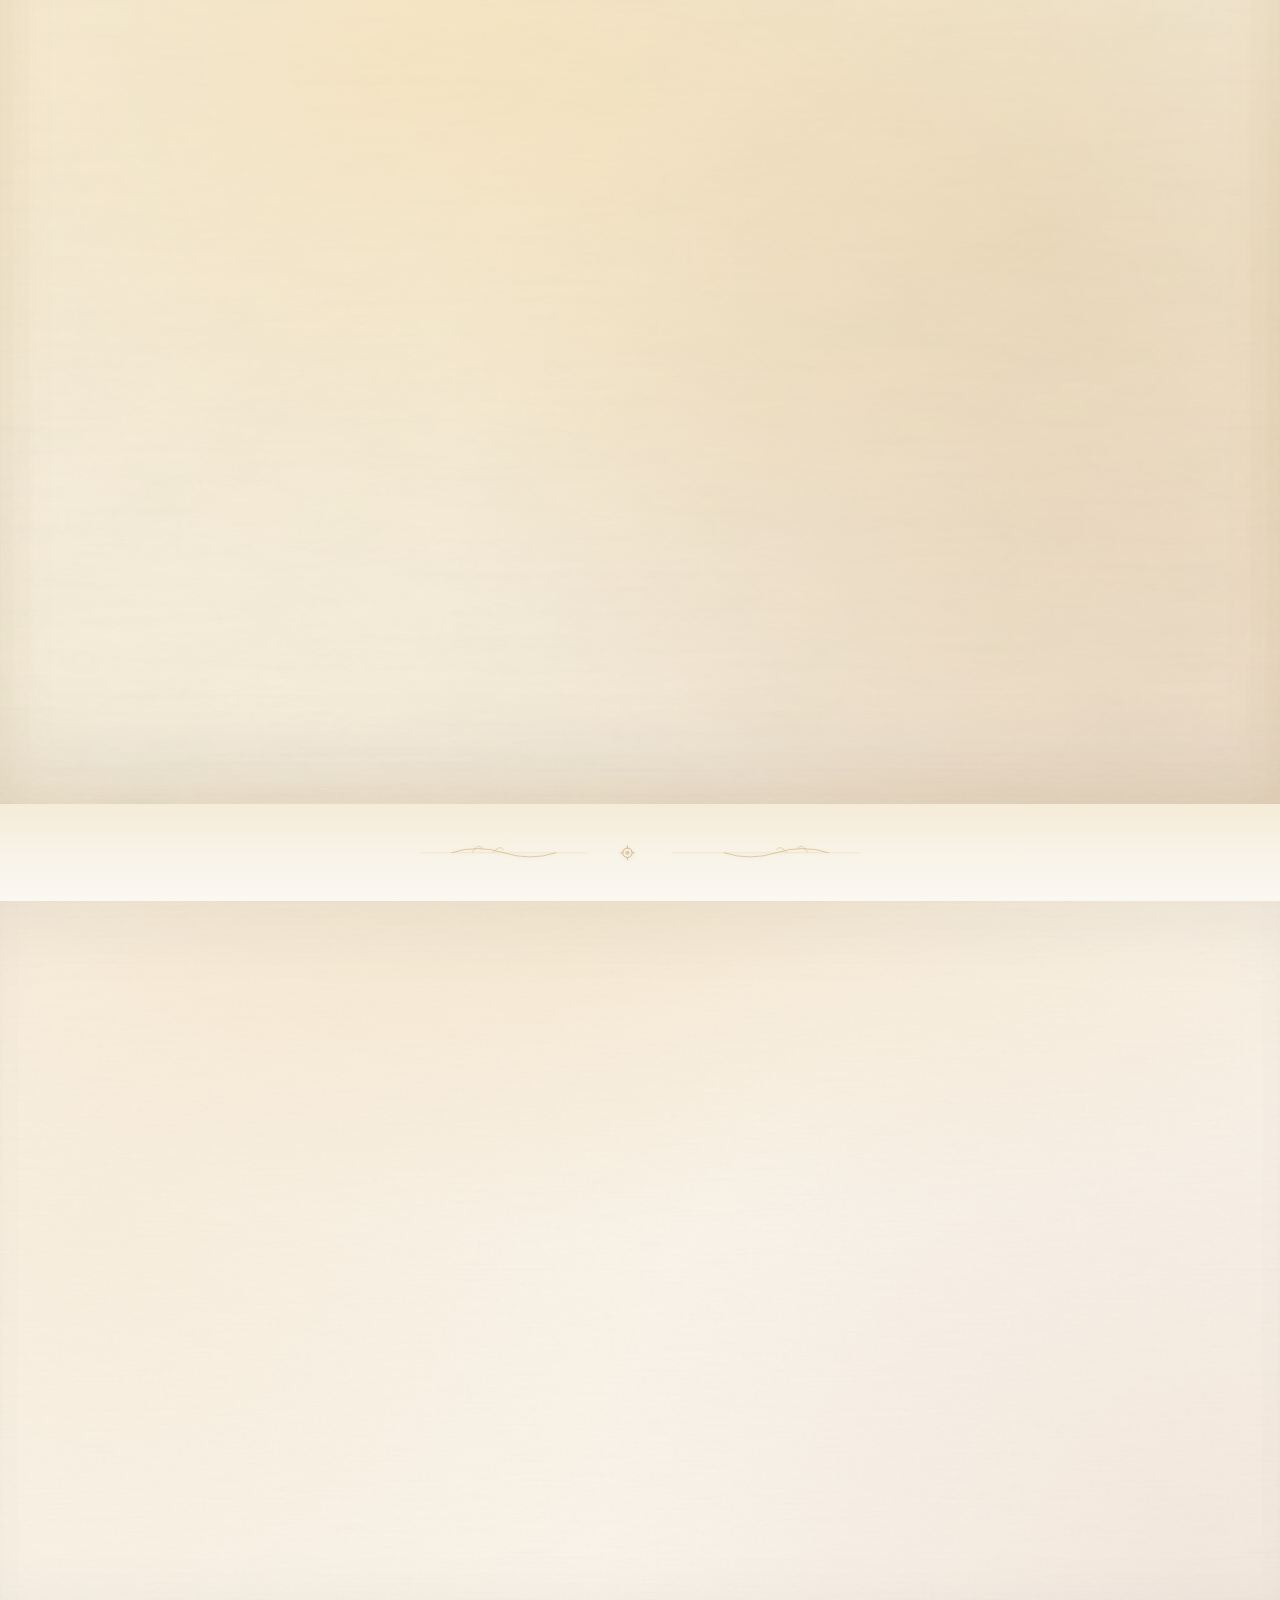
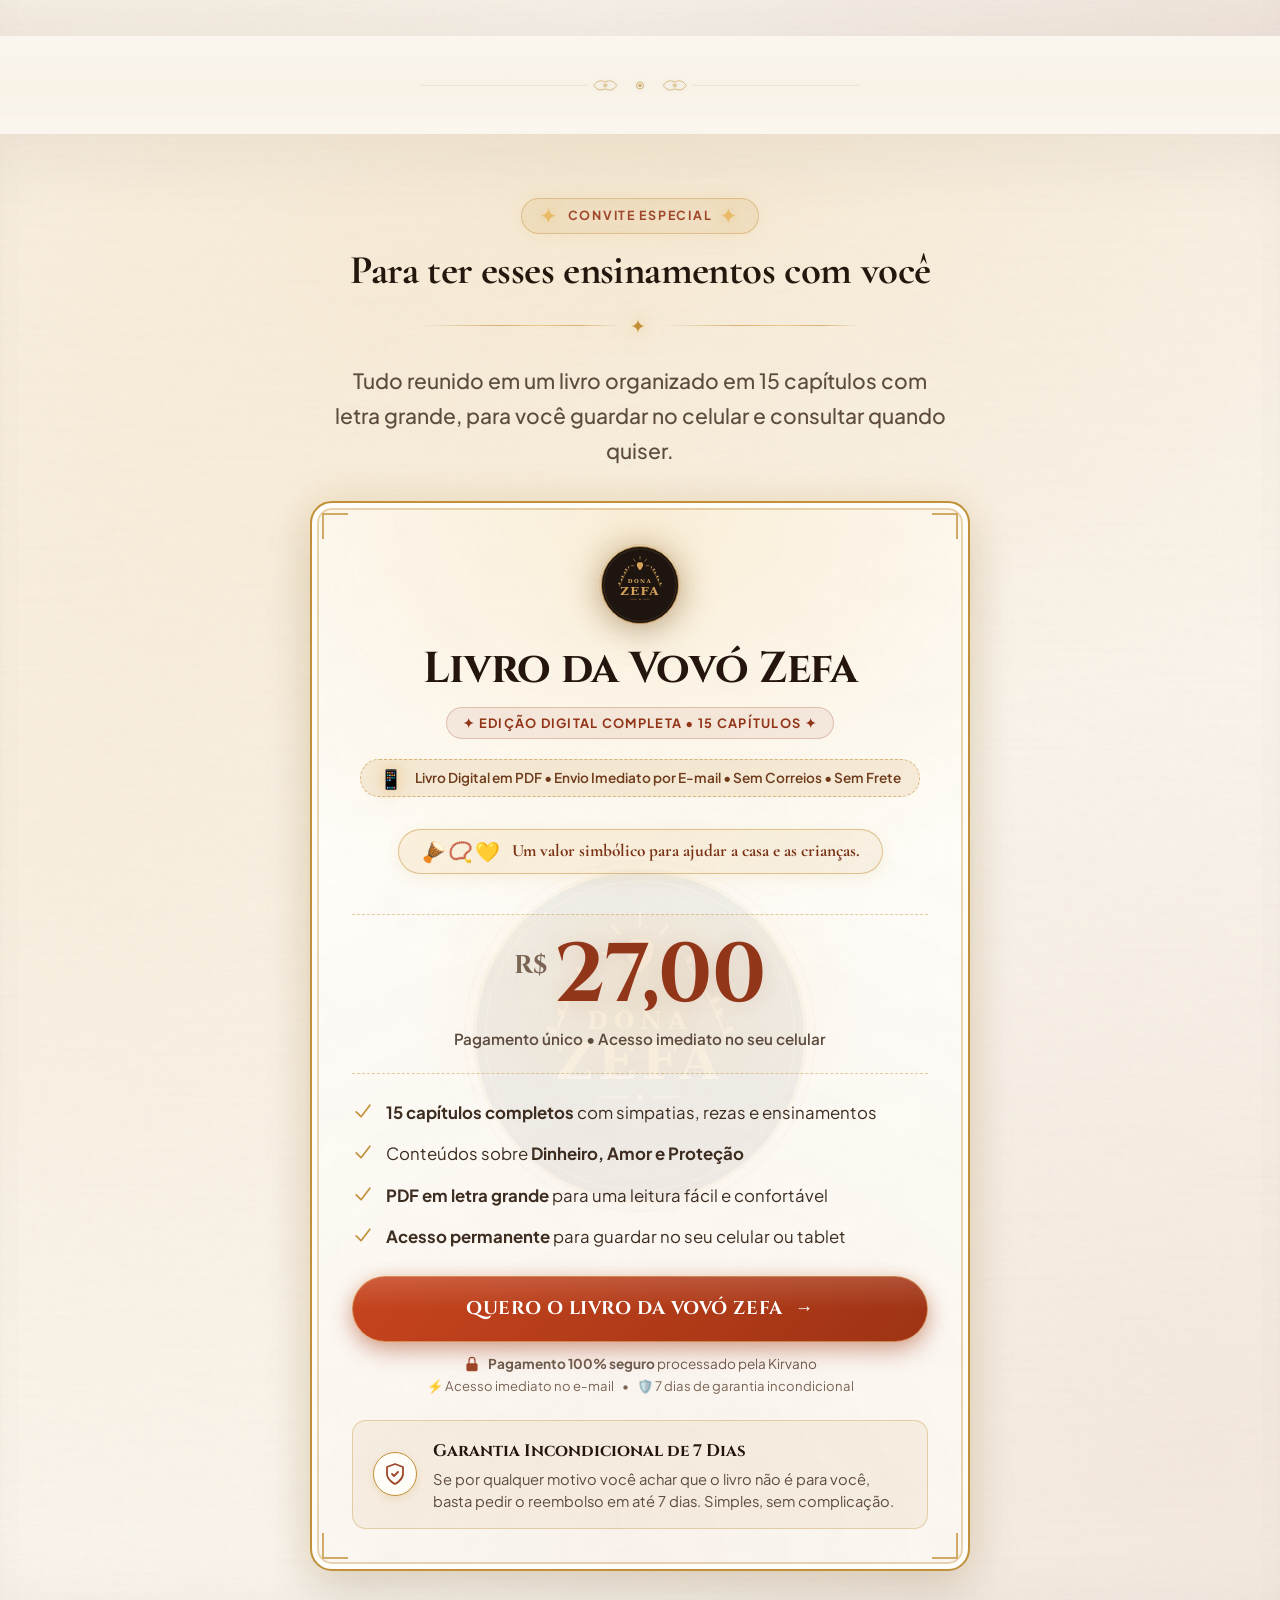
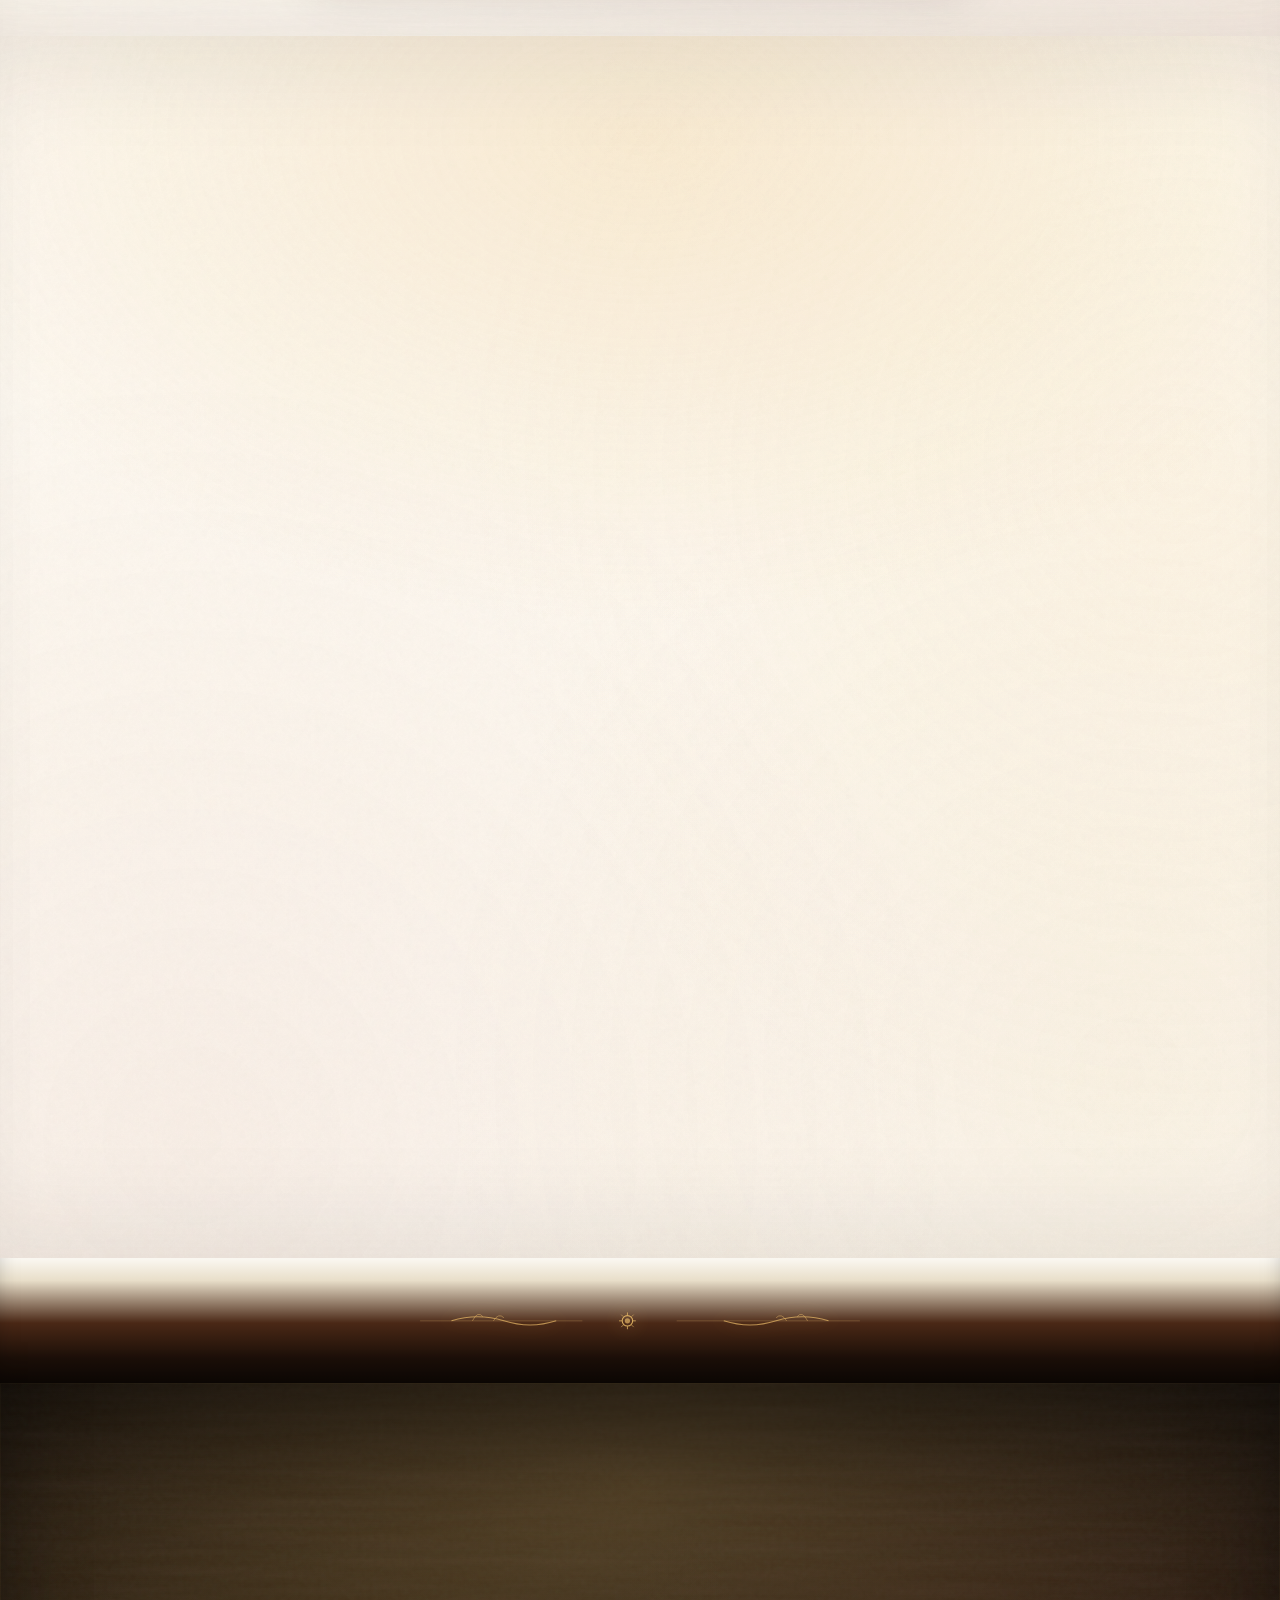
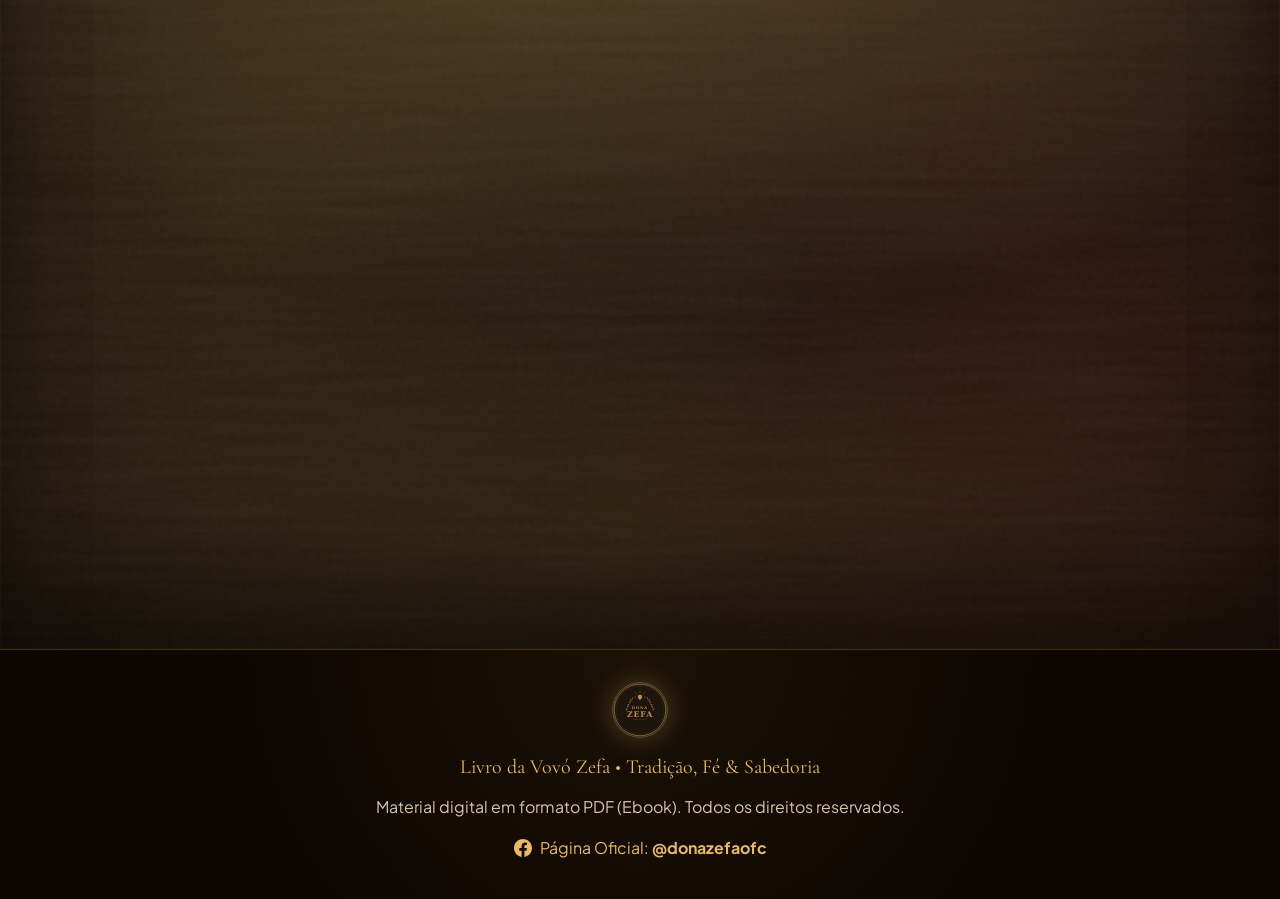
==== commit 0b3d7b3f: "Refina Secao 06 (Apresentacao do Livro): novo mockup com reza tradicional, remocao de receita de bol" ====
--- a/index.html
+++ b/index.html
@@ -799,14 +799,14 @@
         
         <div class="product-showcase reveal-on-scroll">
           
-          <!-- Mockup Editorial Still Life de Alto Padrão -->
+          <!-- Mockup Editorial Realista da Vovó Zefa (Sem receitas de bolo artificiais) -->
           <div class="product-mockup-container">
             <div class="product-mockup-frame">
-              <span class="mockup-badge-large-print">✦ PDF em Letra Grande ✦</span>
+              <span class="mockup-badge-large-print">PDF em Letra Grande</span>
               <div class="product-mockup-inner">
                 <img 
-                  src="assets/images/mockup-livro-editorial-luxo.jpg" 
-                  alt="Composição editorial do Livro da Vovó Zefa em capa nobre de couro ao lado do tablet e celular com PDF em letra grande, ramos de ervas e velas" 
+                  src="assets/images/mockup-livro-digital-vovo.jpg" 
+                  alt="Composição editorial do Livro da Vovó Zefa no tablet e celular com orações tradicionais em letra grande, ramos de ervas e velas" 
                   class="product-mockup-img" 
                   width="800" 
                   height="600" 
@@ -818,28 +818,26 @@
 
           <div class="hero-content">
             <div style="margin-bottom: var(--space-3);">
-              <span class="hero-tag" style="background: rgba(194, 144, 56, 0.12); color: #9E472A; border-color: rgba(194, 144, 56, 0.4);">
-                <span class="ornament-symbol">✦</span>
-                <span>O LIVRO DA VOVÓ ZEFA</span>
-                <span class="ornament-symbol">✦</span>
+              <span class="hero-tag" style="background: rgba(194, 144, 56, 0.10); color: #8F3419; border: 1px solid rgba(194, 144, 56, 0.35); font-weight: 700; letter-spacing: 0.08em;">
+                O LIVRO DA VOVÓ ZEFA
               </span>
             </div>
             
-            <h2>Agora, esses ensinamentos têm um lugar para ficar.</h2>
-            
-            <p class="subheadline" style="font-family: var(--font-display); font-size: 1.32rem; color: #9E472A; margin: var(--space-2) 0 var(--space-4);">
+            <h2 style="color: #24160E; margin-bottom: var(--space-2);">Agora, esses ensinamentos têm um lugar para ficar.</h2>
+            
+            <p class="subheadline" style="font-family: var(--font-sans); font-size: 1.25rem; font-weight: 700; color: #8F3419; margin: 0 0 var(--space-3);">
               Conheça o Livro da Vovó Zefa.
             </p>
             
-            <p style="font-size: 1.08rem; color: #4A382A; line-height: 1.7;">
+            <p style="font-size: 1.12rem; color: #3A2A1E; line-height: 1.7; margin-bottom: var(--space-4);">
               Reunindo as simpatias, rezas e ensinamentos que você já conhece dos vídeos, mas agora organizados de forma clara e prática para consultar quando precisar.
             </p>
 
             <div class="product-feature-pills">
-              <span class="product-feature-pill">✦ 15 Capítulos Temáticos</span>
-              <span class="product-feature-pill">✦ Rezas &amp; Simpatias 📿</span>
-              <span class="product-feature-pill">✦ Letra Grande &amp; Confortável</span>
-              <span class="product-feature-pill">✦ Para Guardar no Celular</span>
+              <span class="product-feature-pill">15 Capítulos Temáticos</span>
+              <span class="product-feature-pill">Rezas &amp; Simpatias Tradicionais</span>
+              <span class="product-feature-pill">Letra Grande &amp; Confortável</span>
+              <span class="product-feature-pill">Para Guardar no Celular</span>
             </div>
 
             <!-- Box de Esclarecimento de Formato Digital para o público 50+ -->
@@ -853,8 +851,8 @@
                   </svg>
                 </div>
                 <div>
-                  <span class="digital-clarity-badge">✦ PRODUTO 100% DIGITAL • ACESSO IMEDIATO ✦</span>
-                  <h3 class="digital-clarity-title" style="font-size: 1.12rem; margin: 0;">Você lê no celular, tablet ou computador</h3>
+                  <span class="digital-clarity-badge">PRODUTO 100% DIGITAL • ACESSO IMEDIATO</span>
+                  <h3 class="digital-clarity-title" style="font-size: 1.10rem; margin: 0;">Você lê no celular, tablet ou computador</h3>
                 </div>
               </div>
               <p class="digital-clarity-text">
@@ -862,13 +860,13 @@
               </p>
             </div>
             
-            <div style="margin-top: var(--space-5); display: flex; flex-wrap: wrap; gap: var(--space-3); align-items: center;">
+            <div style="margin-top: var(--space-5); display: flex; flex-direction: column; align-items: flex-start; gap: var(--space-3);">
               <a href="#oferta" class="btn btn-primary btn-hero">
                 <span>Quero o Livro da Vovó Zefa</span>
                 <span aria-hidden="true">→</span>
               </a>
-              <a href="#o-que-recebe" class="btn btn-secondary">
-                <span>Conheça os 15 Capítulos</span>
+              <a href="#o-que-recebe" style="font-family: var(--font-sans); font-size: 0.98rem; font-weight: 600; color: #8F3419; text-decoration: underline; text-underline-offset: 4px; display: inline-flex; align-items: center; gap: 6px; padding: 4px 0;">
+                <span>Ou conheça os 15 capítulos detalhados abaixo</span>
                 <span aria-hidden="true">↓</span>
               </a>
             </div>
--- a/css/components.css
+++ b/css/components.css
@@ -1399,27 +1399,34 @@
 .product-mockup-frame {
   position: relative;
   border-radius: var(--radius-lg);
-  padding: 10px;
-  background: linear-gradient(135deg, #F5D38E 0%, #7D5116 35%, #C29038 70%, #E8BA68 100%);
-  box-shadow: var(--shadow-revelation), 0 0 35px rgba(232, 186, 104, 0.3);
-  overflow: hidden;
+  padding: 8px;
+  background: #24160E;
+  border: 1.5px solid rgba(194, 144, 56, 0.55);
+  box-shadow: 
+    0 18px 45px rgba(24, 16, 10, 0.22),
+    0 0 25px rgba(232, 186, 104, 0.12),
+    inset 0 0 0 2px rgba(194, 144, 56, 0.25);
+  overflow: visible;
   transition: transform var(--transition-normal), box-shadow var(--transition-normal);
 }
 
 .product-mockup-frame:hover {
   transform: translateY(-3px);
-  box-shadow: 0 28px 70px rgba(146, 54, 26, 0.22), 0 0 65px rgba(232, 186, 104, 0.45);
+  box-shadow: 
+    0 24px 55px rgba(24, 16, 10, 0.28),
+    0 0 35px rgba(232, 186, 104, 0.25);
 }
 
 .product-mockup-inner {
-  border-radius: calc(var(--radius-lg) - 7px);
+  border-radius: calc(var(--radius-lg) - 6px);
   overflow: hidden;
-  background-color: #1A1009;
+  background-color: #120A05;
+  border: 1px solid #1A0E06;
 }
 
 .product-mockup-img {
   width: 100%;
-  height: 100%;
+  height: auto;
   aspect-ratio: 4 / 3;
   object-fit: cover;
   display: block;
@@ -1429,14 +1436,14 @@
   position: absolute;
   top: -12px;
   right: var(--space-4);
-  background: linear-gradient(135deg, #A43C1E 0%, #872E15 100%);
-  color: #FFFFFF;
-  font-family: var(--font-display);
-  font-size: var(--font-size-micro);
+  background: #8F3419;
+  color: #FFFDF9;
+  font-family: var(--font-sans);
+  font-size: 0.72rem;
   font-weight: 700;
-  padding: var(--space-2) var(--space-4);
+  padding: 4px 14px;
   border-radius: var(--radius-pill);
-  box-shadow: var(--shadow-md), 0 0 20px rgba(146, 54, 26, 0.45);
+  box-shadow: 0 4px 14px rgba(24, 16, 10, 0.4);
   text-transform: uppercase;
   letter-spacing: 0.08em;
   border: 1px solid rgba(245, 211, 142, 0.5);
@@ -1447,7 +1454,7 @@
   display: flex;
   flex-wrap: wrap;
   gap: var(--space-2);
-  margin: var(--space-5) 0 var(--space-4);
+  margin: var(--space-4) 0;
 }
 
 .product-feature-pill {
@@ -1455,10 +1462,10 @@
   align-items: center;
   gap: 6px;
   font-family: var(--font-sans);
-  font-size: 0.82rem;
-  font-weight: 700;
+  font-size: 0.85rem;
+  font-weight: 600;
   color: #24160E;
-  background: rgba(194, 144, 56, 0.12);
+  background: rgba(236, 228, 216, 0.75);
   border: 1px solid rgba(194, 144, 56, 0.35);
   padding: 6px 14px;
   border-radius: var(--radius-pill);
@@ -2120,16 +2127,14 @@
    ESCLARECIMENTO DE FORMATO DIGITAL (PÚBLICO 50+)
    ========================================================================== */
 .digital-clarity-box {
-  background: #FFFDF9;
-  border: 1.5px solid #C29038;
+  background: rgba(236, 228, 216, 0.70);
+  border: 1px solid rgba(194, 144, 56, 0.40);
+  border-left: 4px solid #C29038;
   border-radius: var(--radius-md);
-  padding: var(--space-5) var(--space-6);
-  margin-top: var(--space-5);
+  padding: var(--space-4) var(--space-5);
+  margin-top: var(--space-4);
   margin-bottom: var(--space-4);
-  box-shadow:
-    inset 0 0 0 3px #FFFDF9,
-    inset 0 0 0 5px rgba(194, 144, 56, 0.25),
-    0 10px 25px rgba(36, 23, 14, 0.08);
+  box-shadow: 0 8px 24px rgba(36, 23, 14, 0.06);
   position: relative;
   text-align: left;
 }
@@ -2142,21 +2147,21 @@
 }
 
 .digital-clarity-icon-wrapper {
-  width: 44px;
-  height: 44px;
+  width: 40px;
+  height: 40px;
   border-radius: 50%;
-  background: rgba(194, 144, 56, 0.15);
-  border: 1px solid rgba(194, 144, 56, 0.5);
+  background: rgba(194, 144, 56, 0.18);
+  border: 1px solid rgba(194, 144, 56, 0.45);
   display: flex;
   align-items: center;
   justify-content: center;
-  color: #9E472A;
+  color: #8F3419;
   flex-shrink: 0;
 }
 
 .digital-clarity-icon-wrapper svg {
-  width: 22px;
-  height: 22px;
+  width: 20px;
+  height: 20px;
 }
 
 .digital-clarity-badge {
@@ -2164,29 +2169,30 @@
   font-family: var(--font-sans);
   font-size: 0.72rem;
   font-weight: 800;
-  letter-spacing: 0.12em;
+  letter-spacing: 0.08em;
   text-transform: uppercase;
-  color: #9E472A;
+  color: #8F3419;
   margin-bottom: 2px;
 }
 
 .digital-clarity-title {
-  font-family: var(--font-display);
-  font-size: 1.15rem;
+  font-family: var(--font-sans);
+  font-size: 1.05rem;
   color: #24160E;
   margin: 0;
   font-weight: 700;
 }
 
 .digital-clarity-text {
-  font-size: 0.96rem;
-  line-height: 1.65;
-  color: #4A382A;
+  font-family: var(--font-sans);
+  font-size: 0.98rem;
+  line-height: 1.6;
+  color: #2E1E14;
   margin: 0;
 }
 
 .digital-clarity-text strong {
-  color: #9E472A;
+  color: #8F3419;
 }
 
 /* Selo de livro digital na Seção de Oferta */
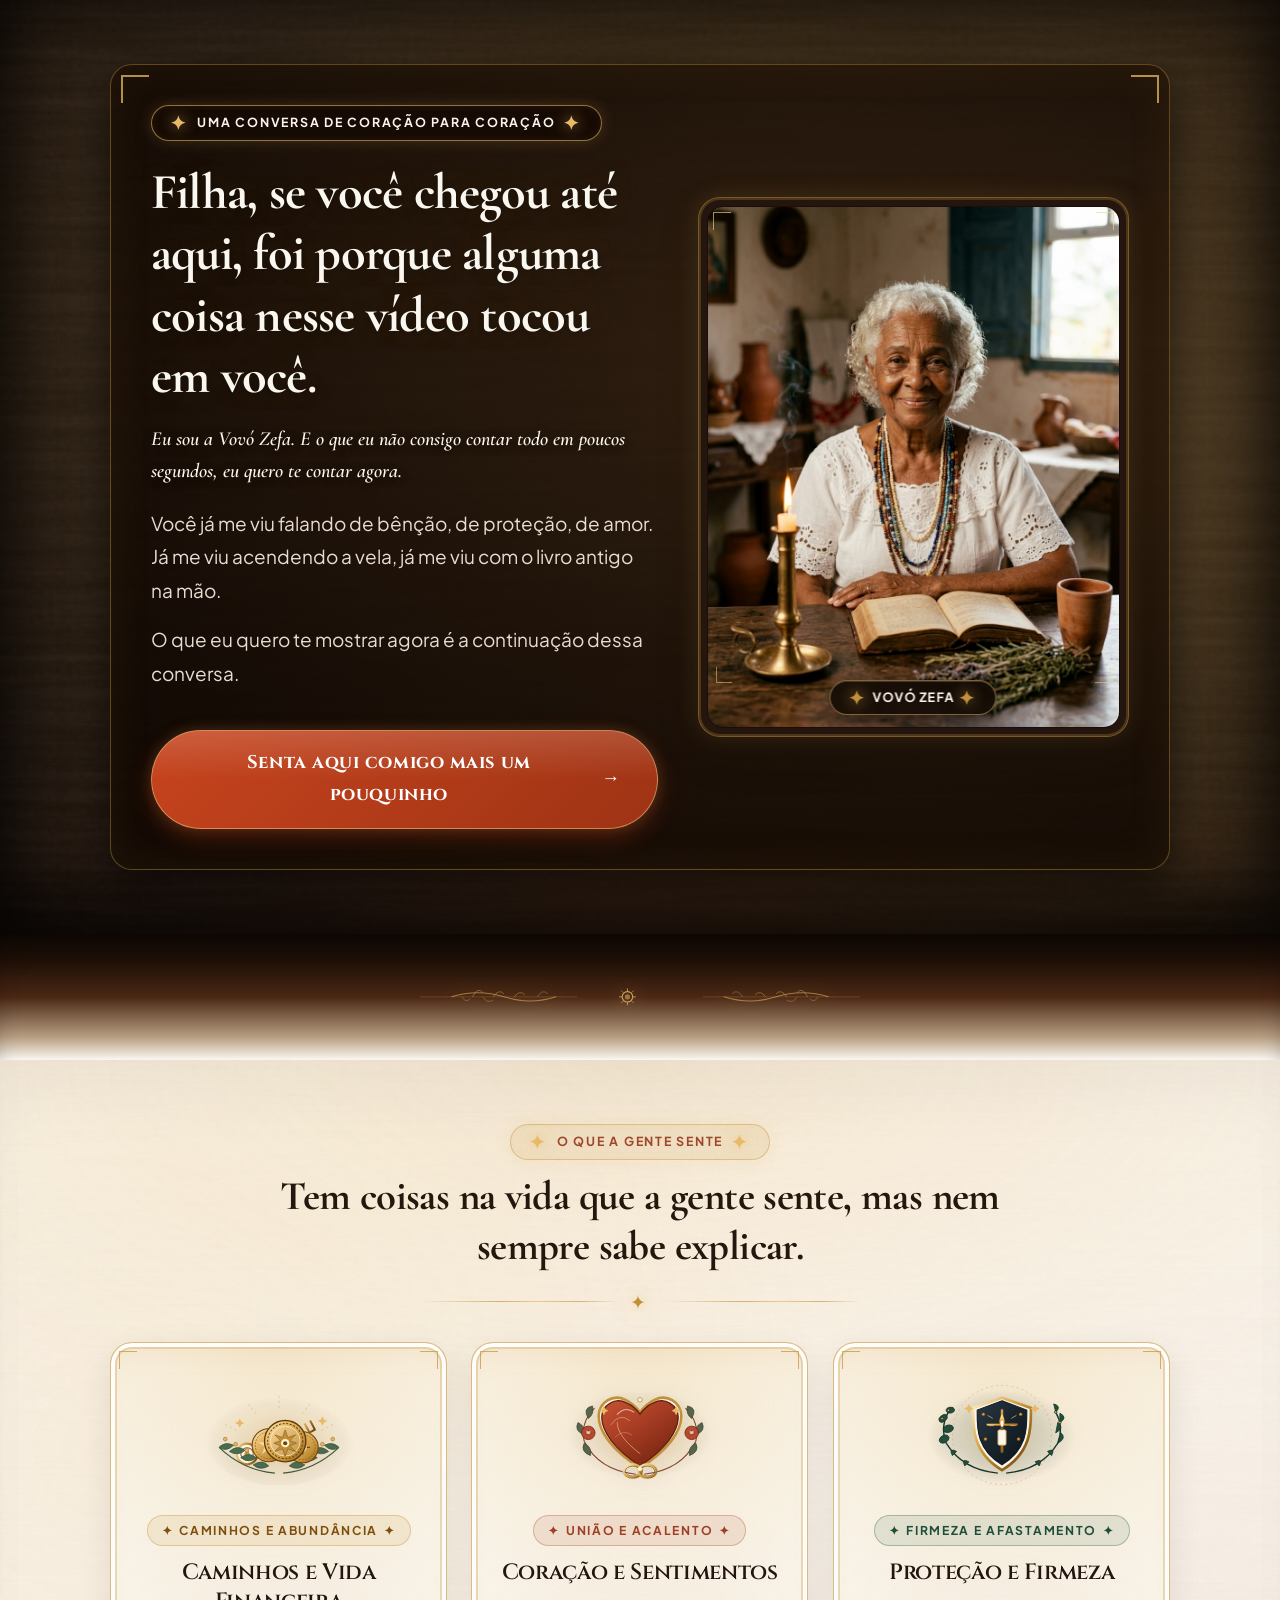
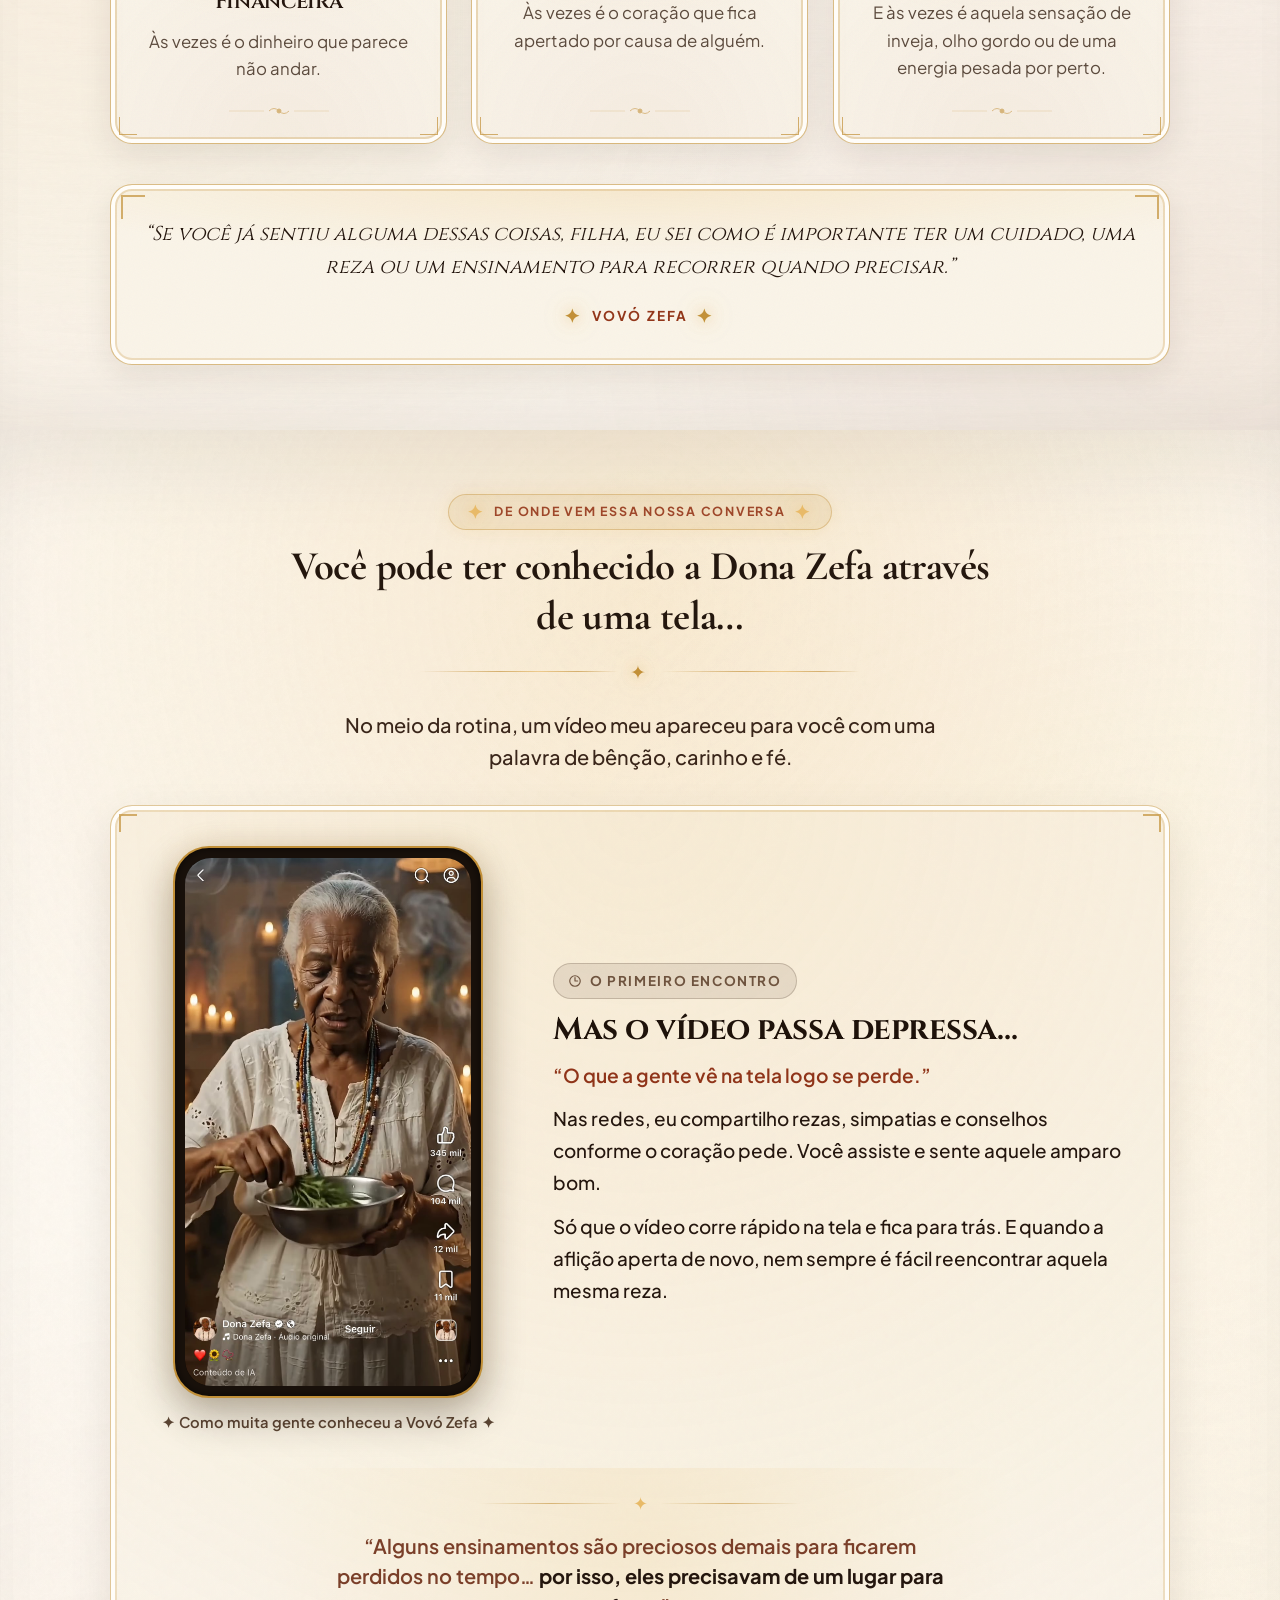
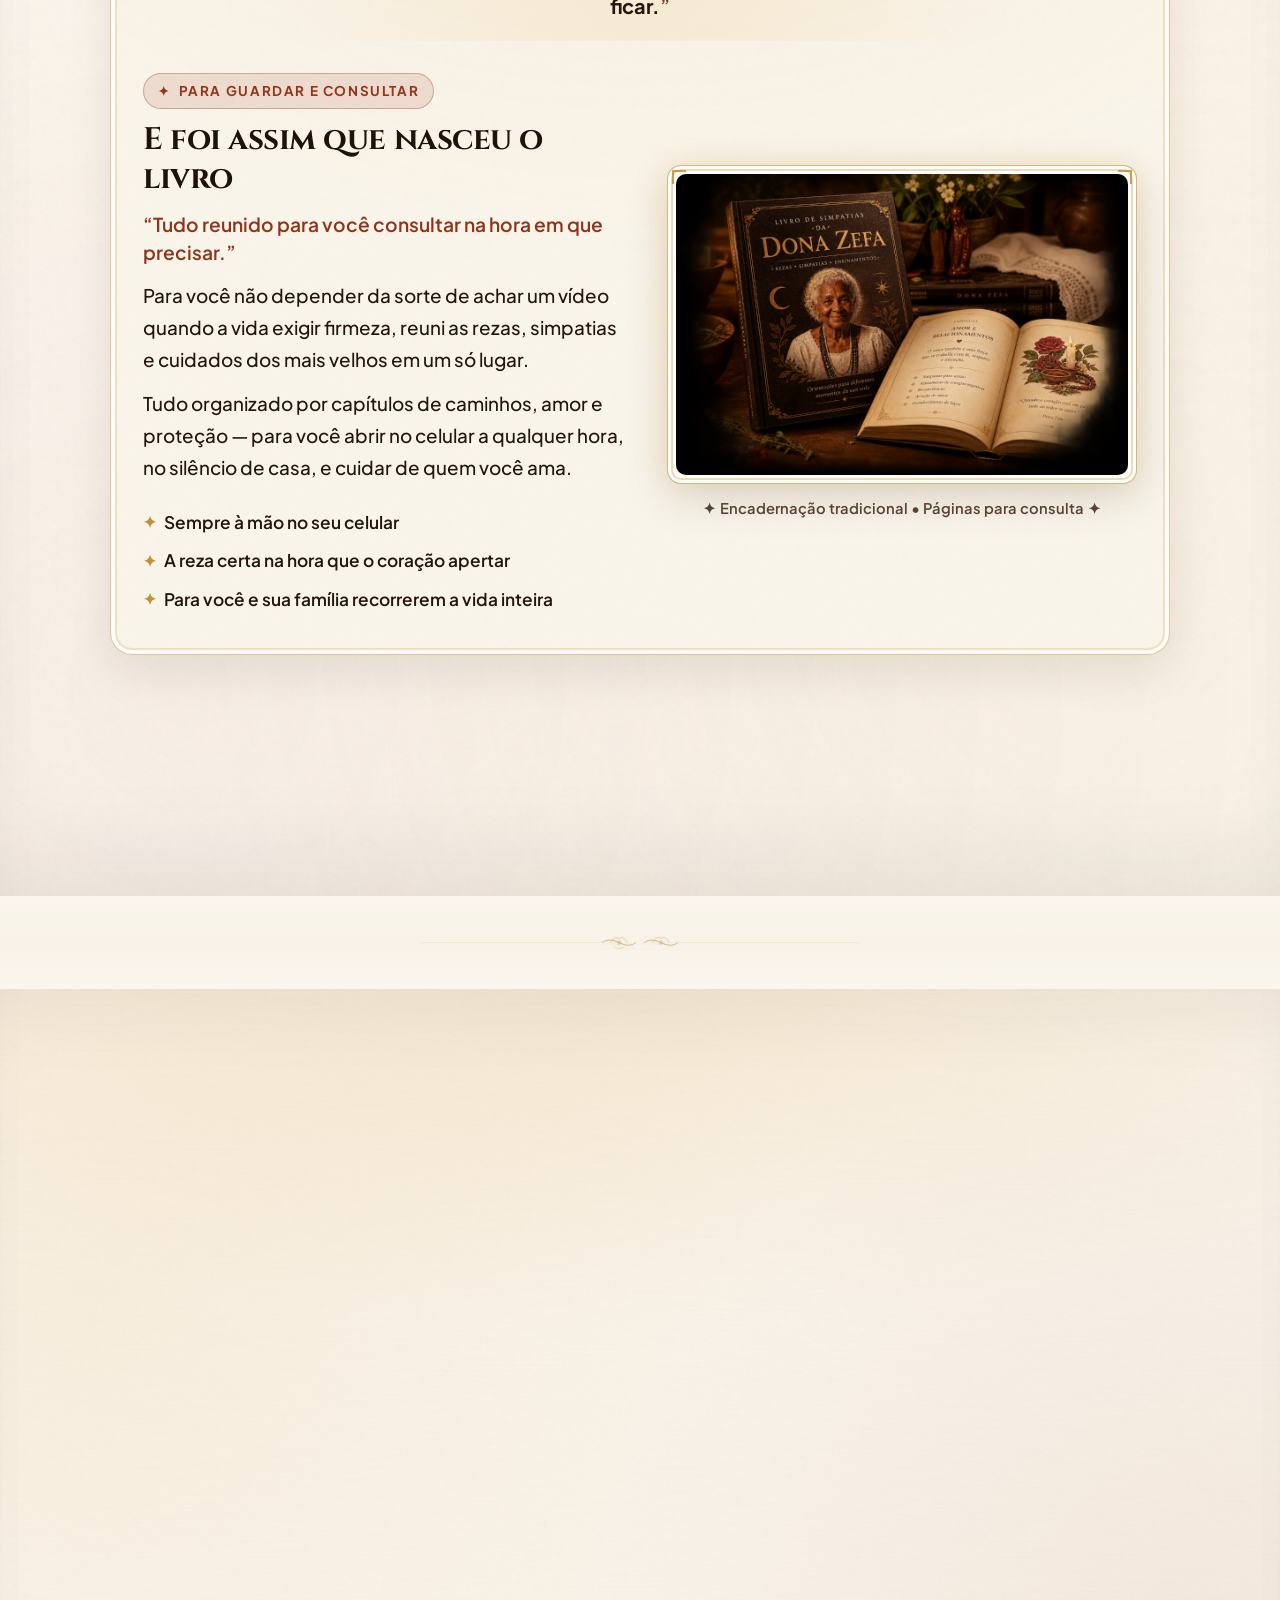
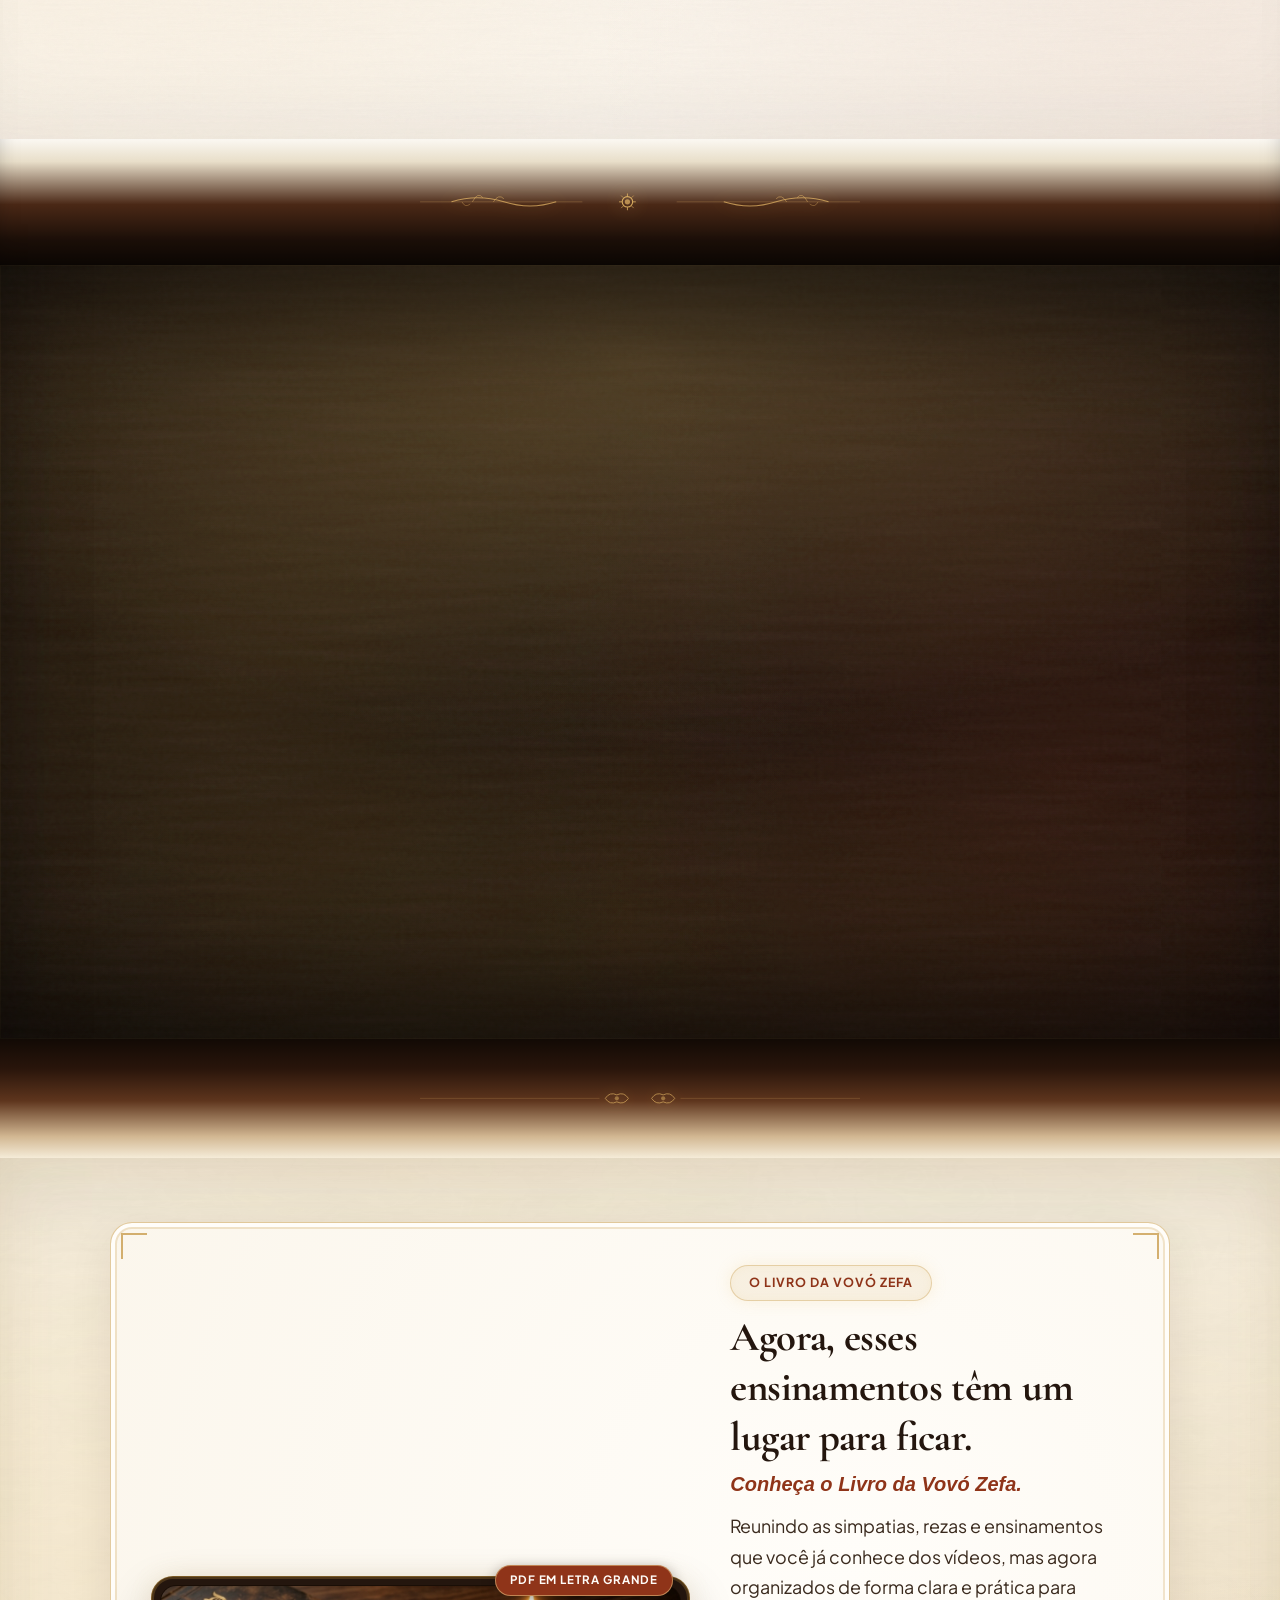
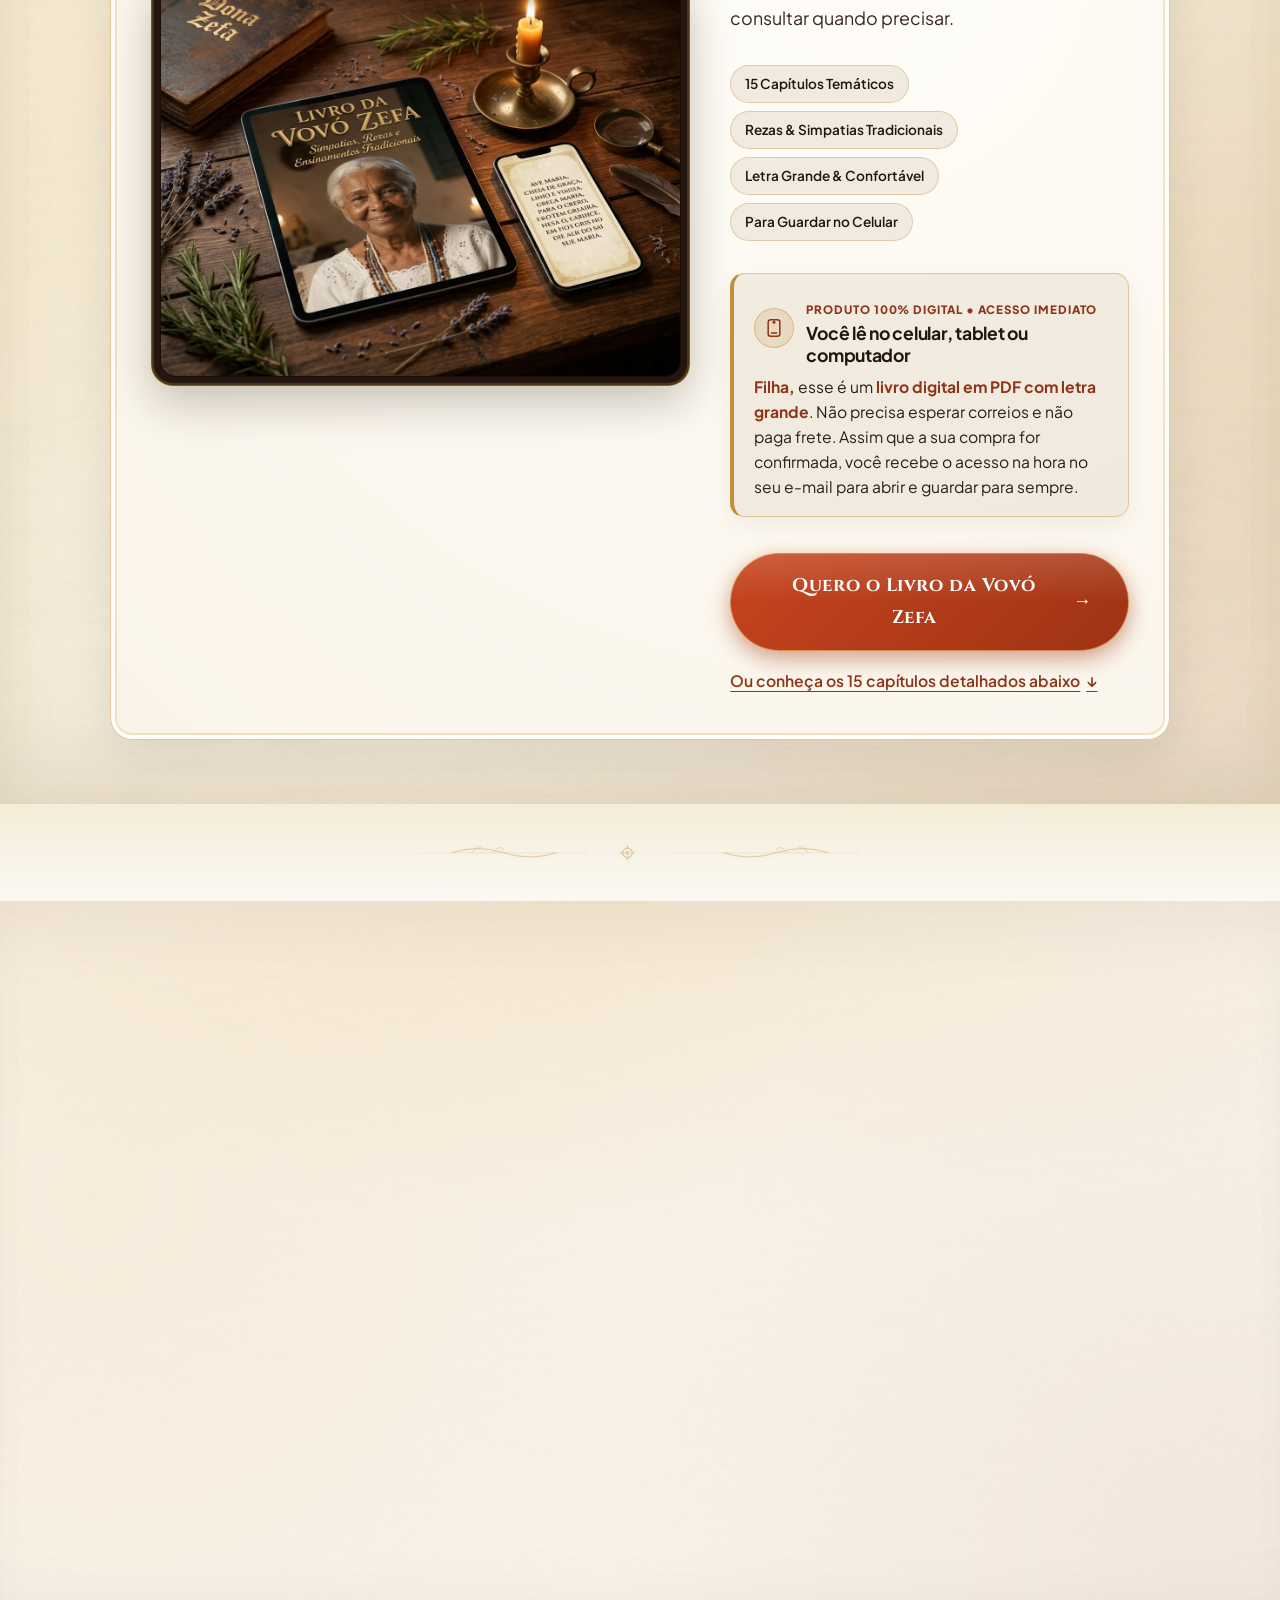
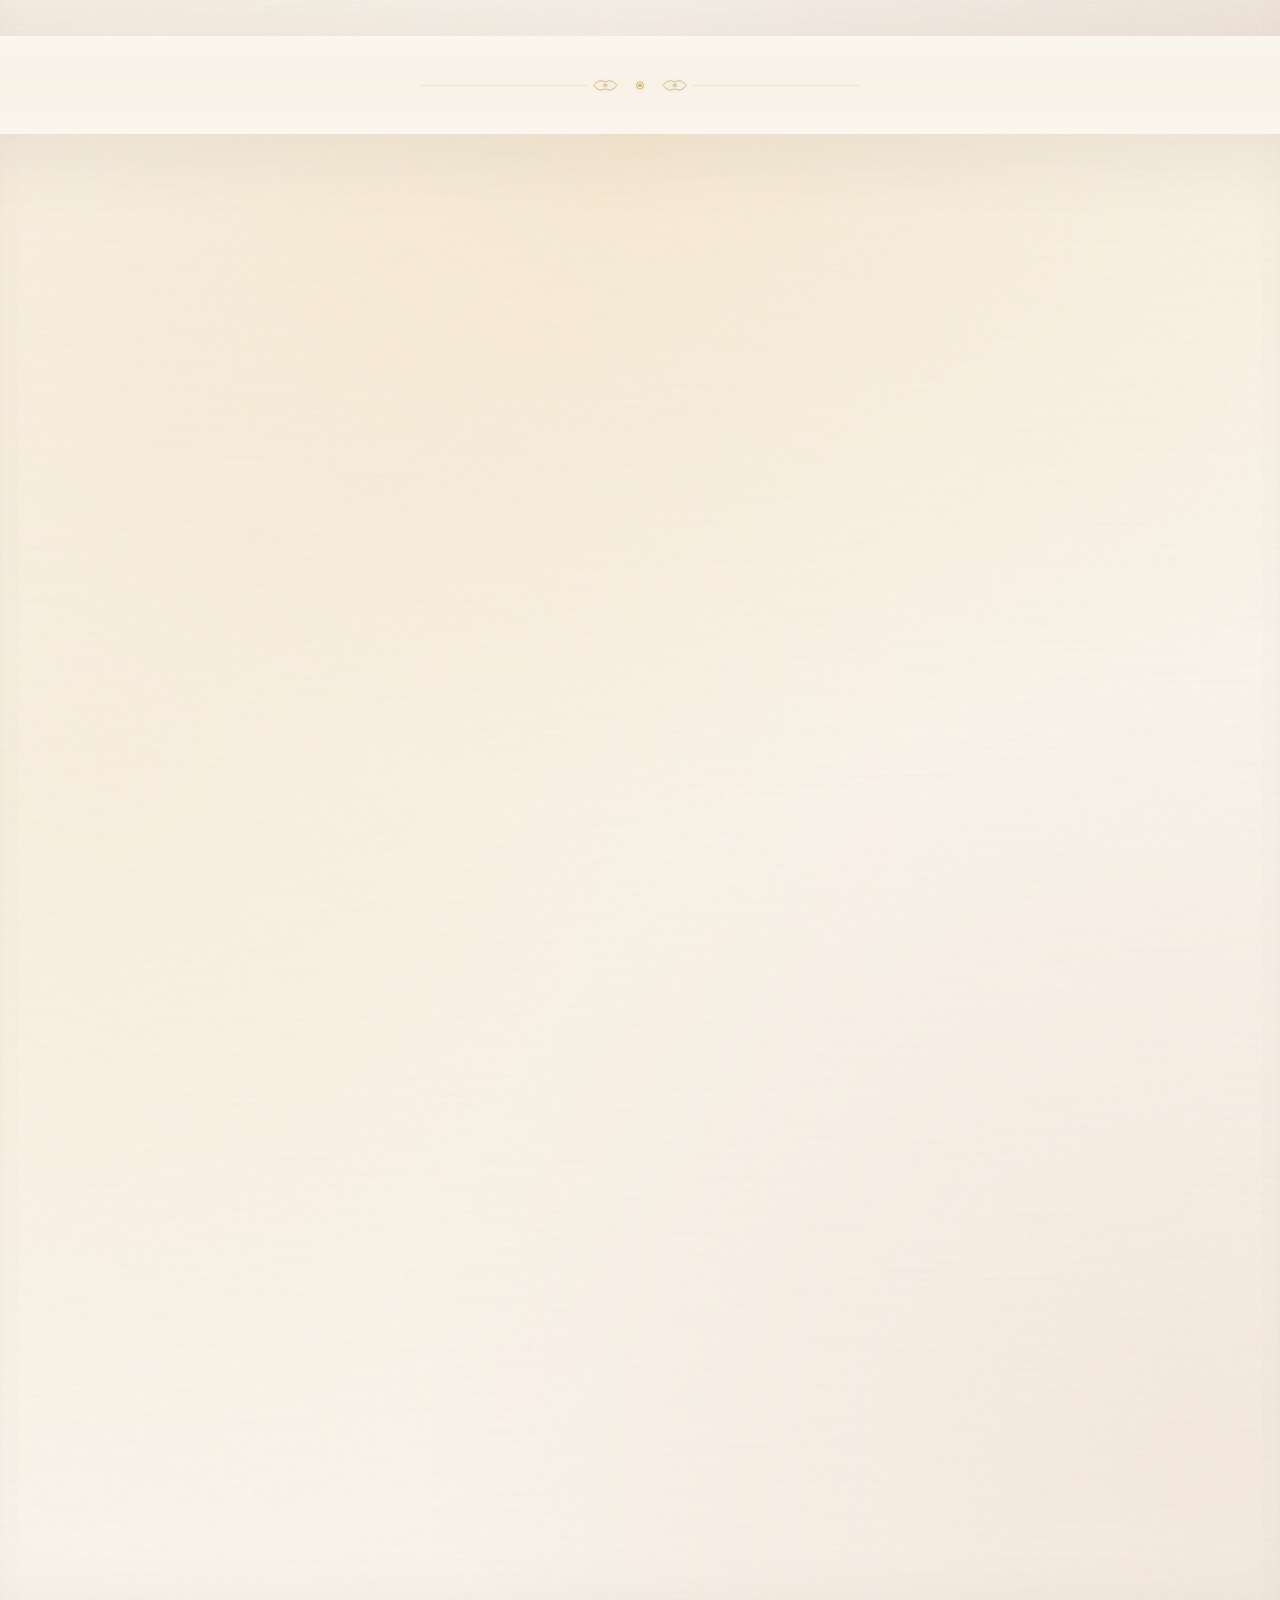
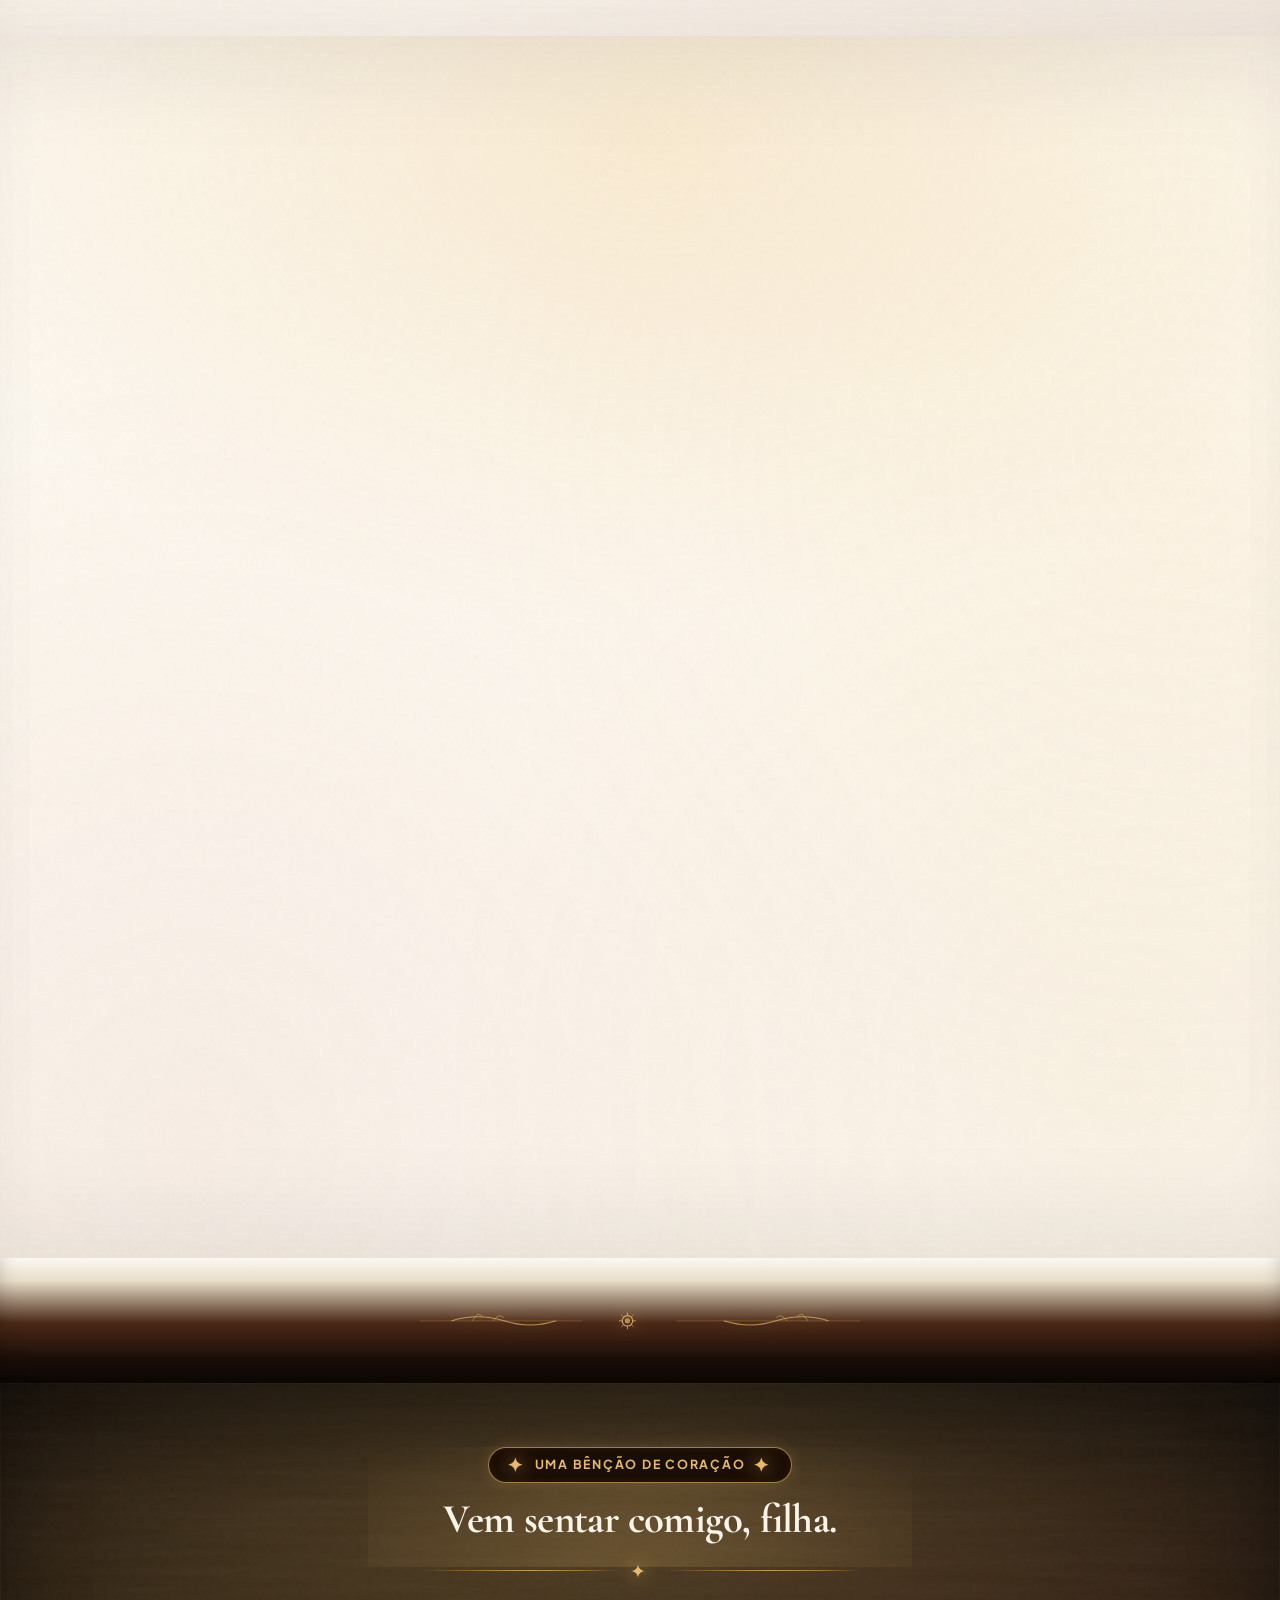
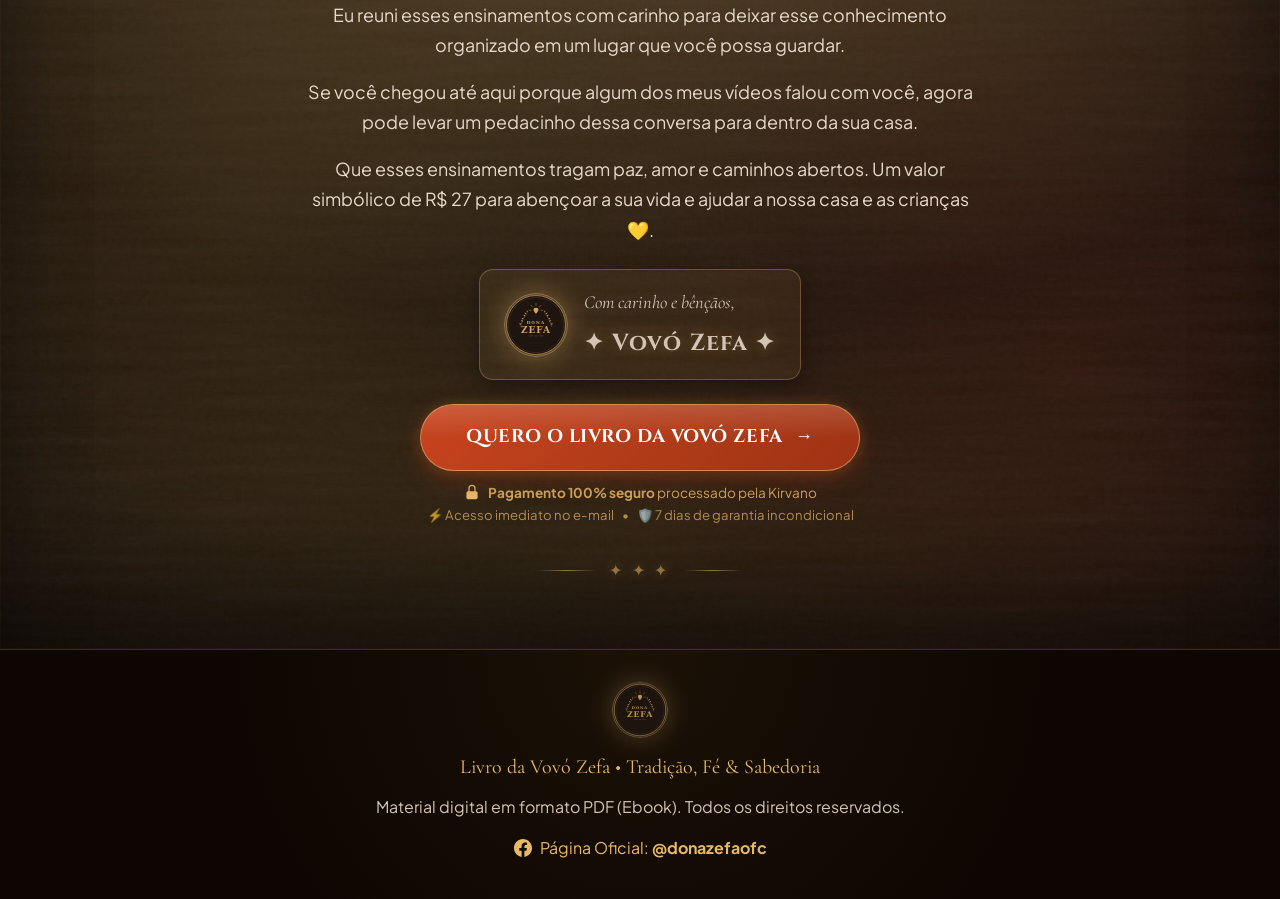
==== commit 602548eb: "feat: adiciona Meta Pixel no index.html" ====
--- a/index.html
+++ b/index.html
@@ -19,6 +19,25 @@
   <link rel="stylesheet" href="css/layout.css">
   <link rel="stylesheet" href="css/components.css">
   <link rel="stylesheet" href="css/textures.css">
+
+  <!-- Meta Pixel Code -->
+  <script>
+    !function(f,b,e,v,n,t,s)
+    {if(f.fbq)return;n=f.fbq=function(){n.callMethod?
+    n.callMethod.apply(n,arguments):n.queue.push(arguments)};
+    if(!f._fbq)f._fbq=n;n.push=n;n.loaded=!0;n.version='2.0';
+    n.queue=[];t=b.createElement(e);t.async=!0;
+    t.src=v;s=b.getElementsByTagName(e)[0];
+    s.parentNode.insertBefore(t,s)}(window, document,'script',
+    'https://connect.facebook.net/en_US/fbevents.js');
+    fbq('init', '1510646930137374');
+    fbq('track', 'PageView');
+  </script>
+  <noscript>
+    <img height="1" width="1" style="display:none"
+         src="https://www.facebook.com/tr?id=1510646930137374&ev=PageView&noscript=1" />
+  </noscript>
+  <!-- End Meta Pixel Code -->
 </head>
 <body>
 
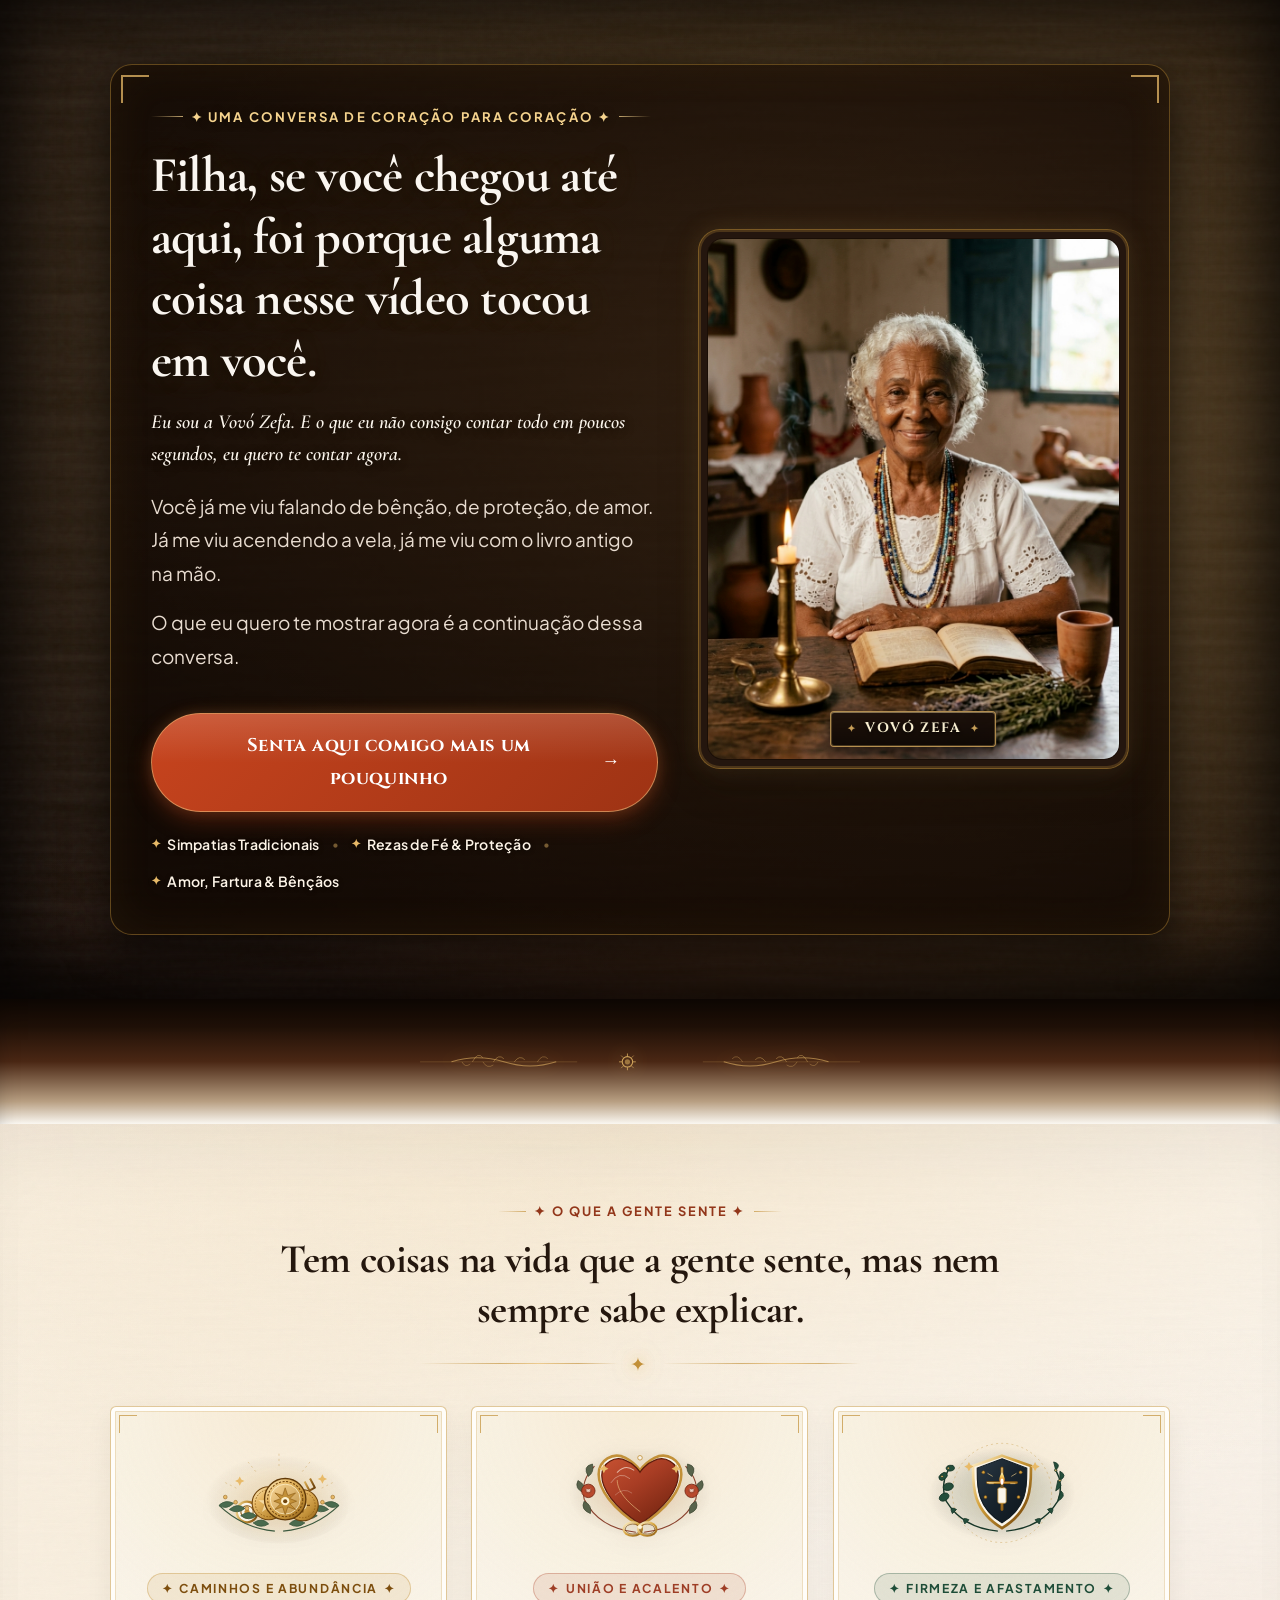
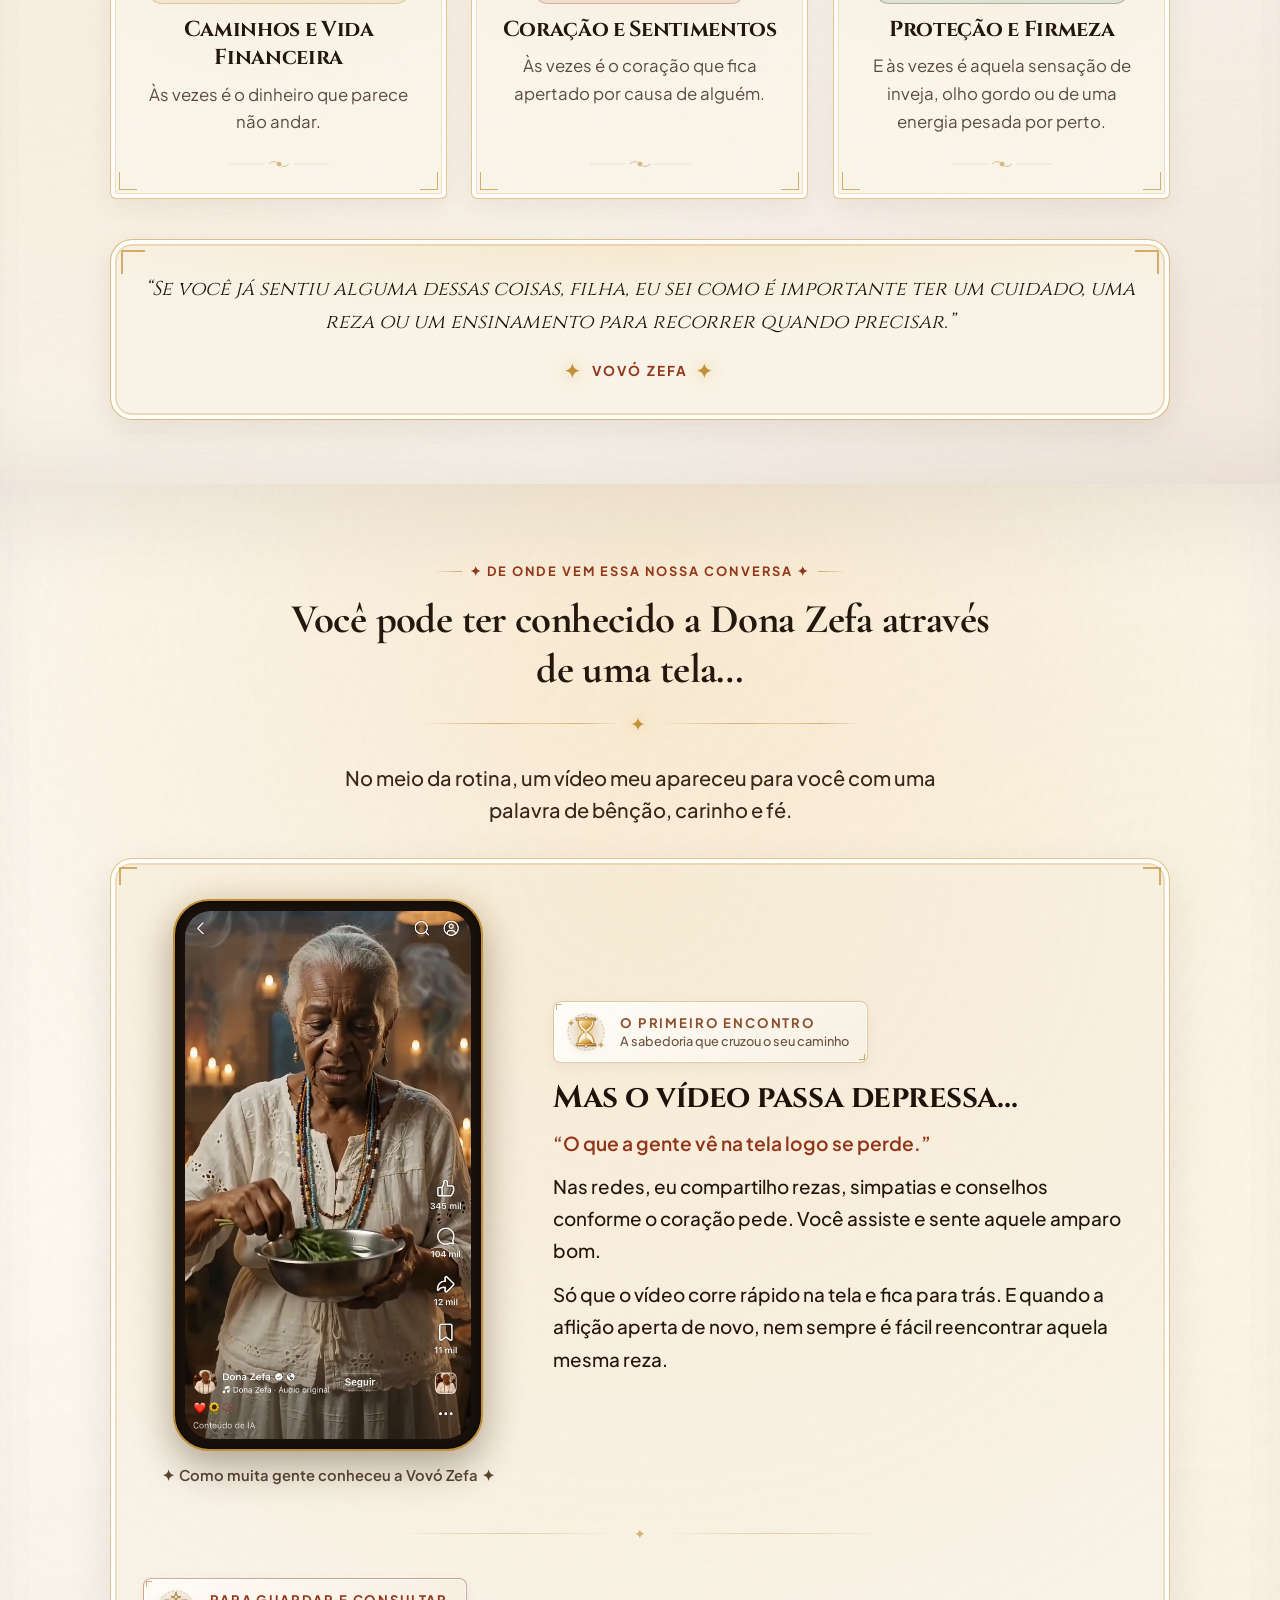
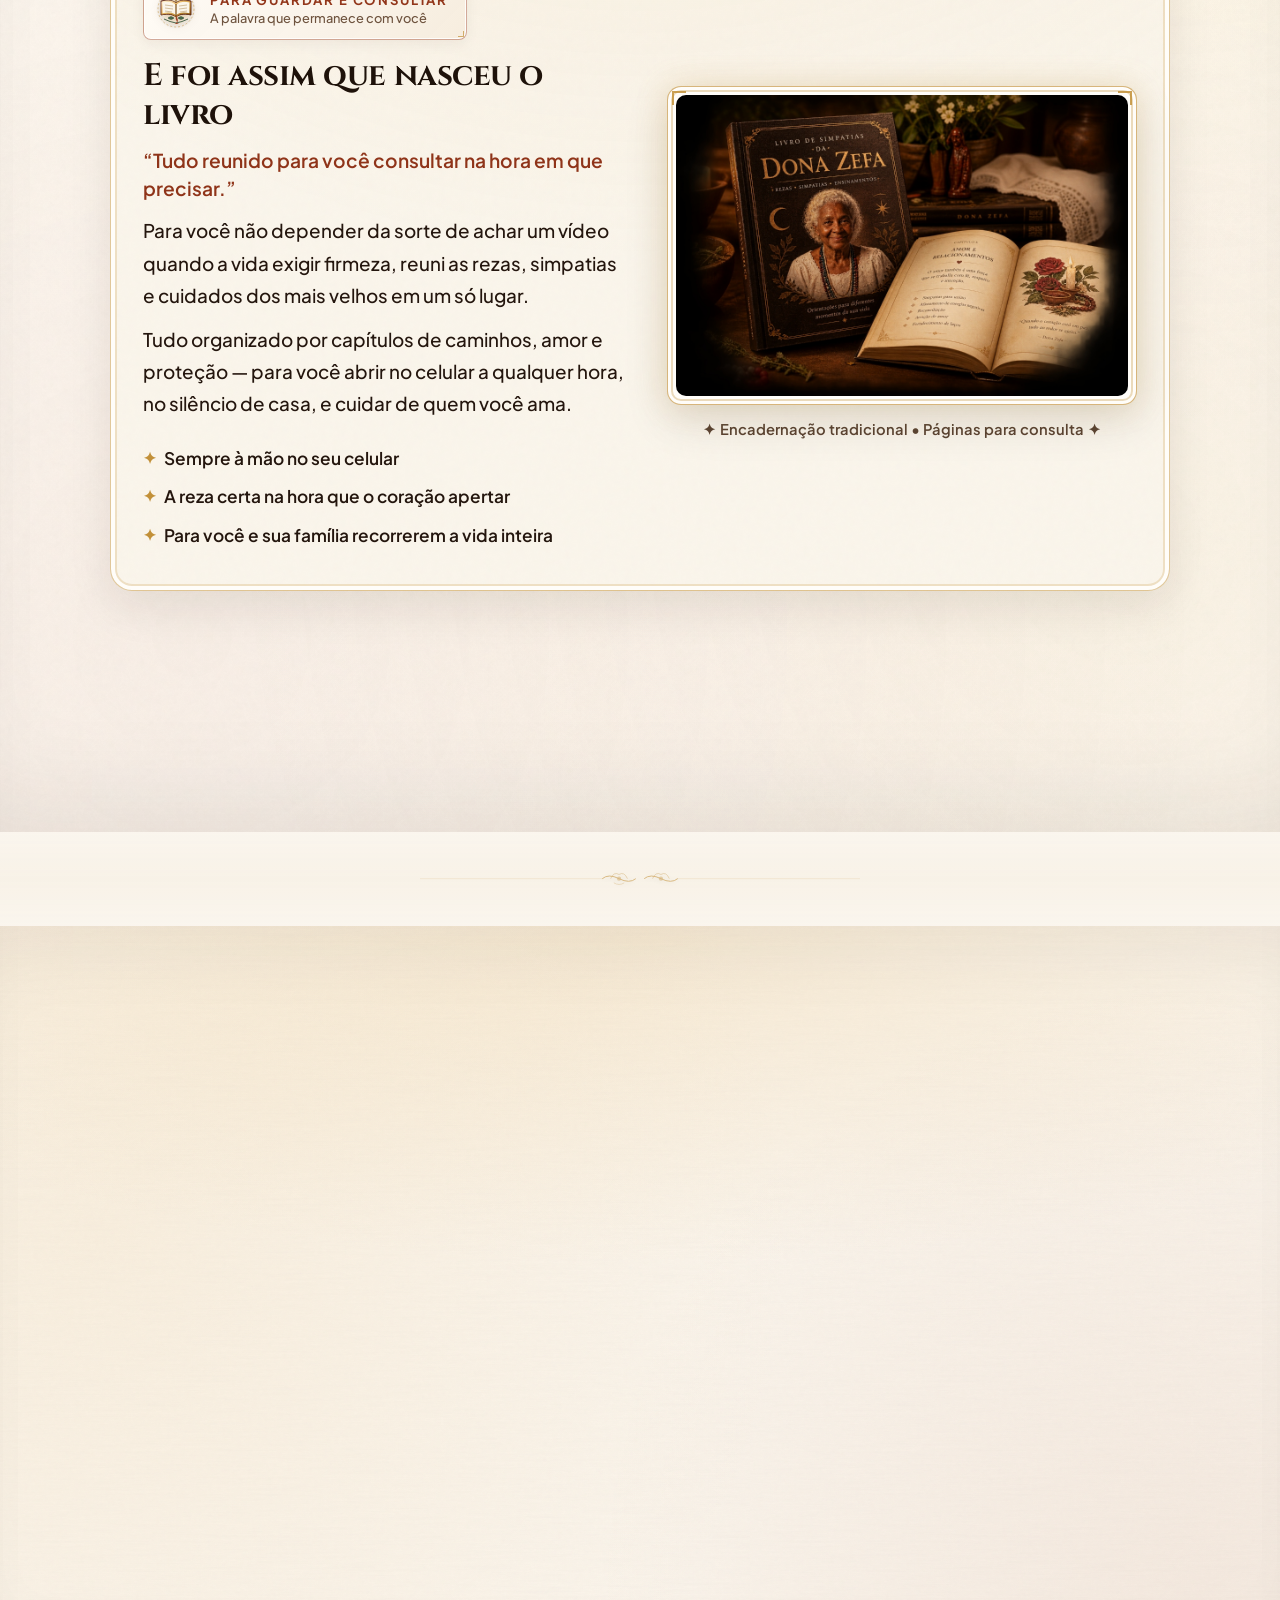
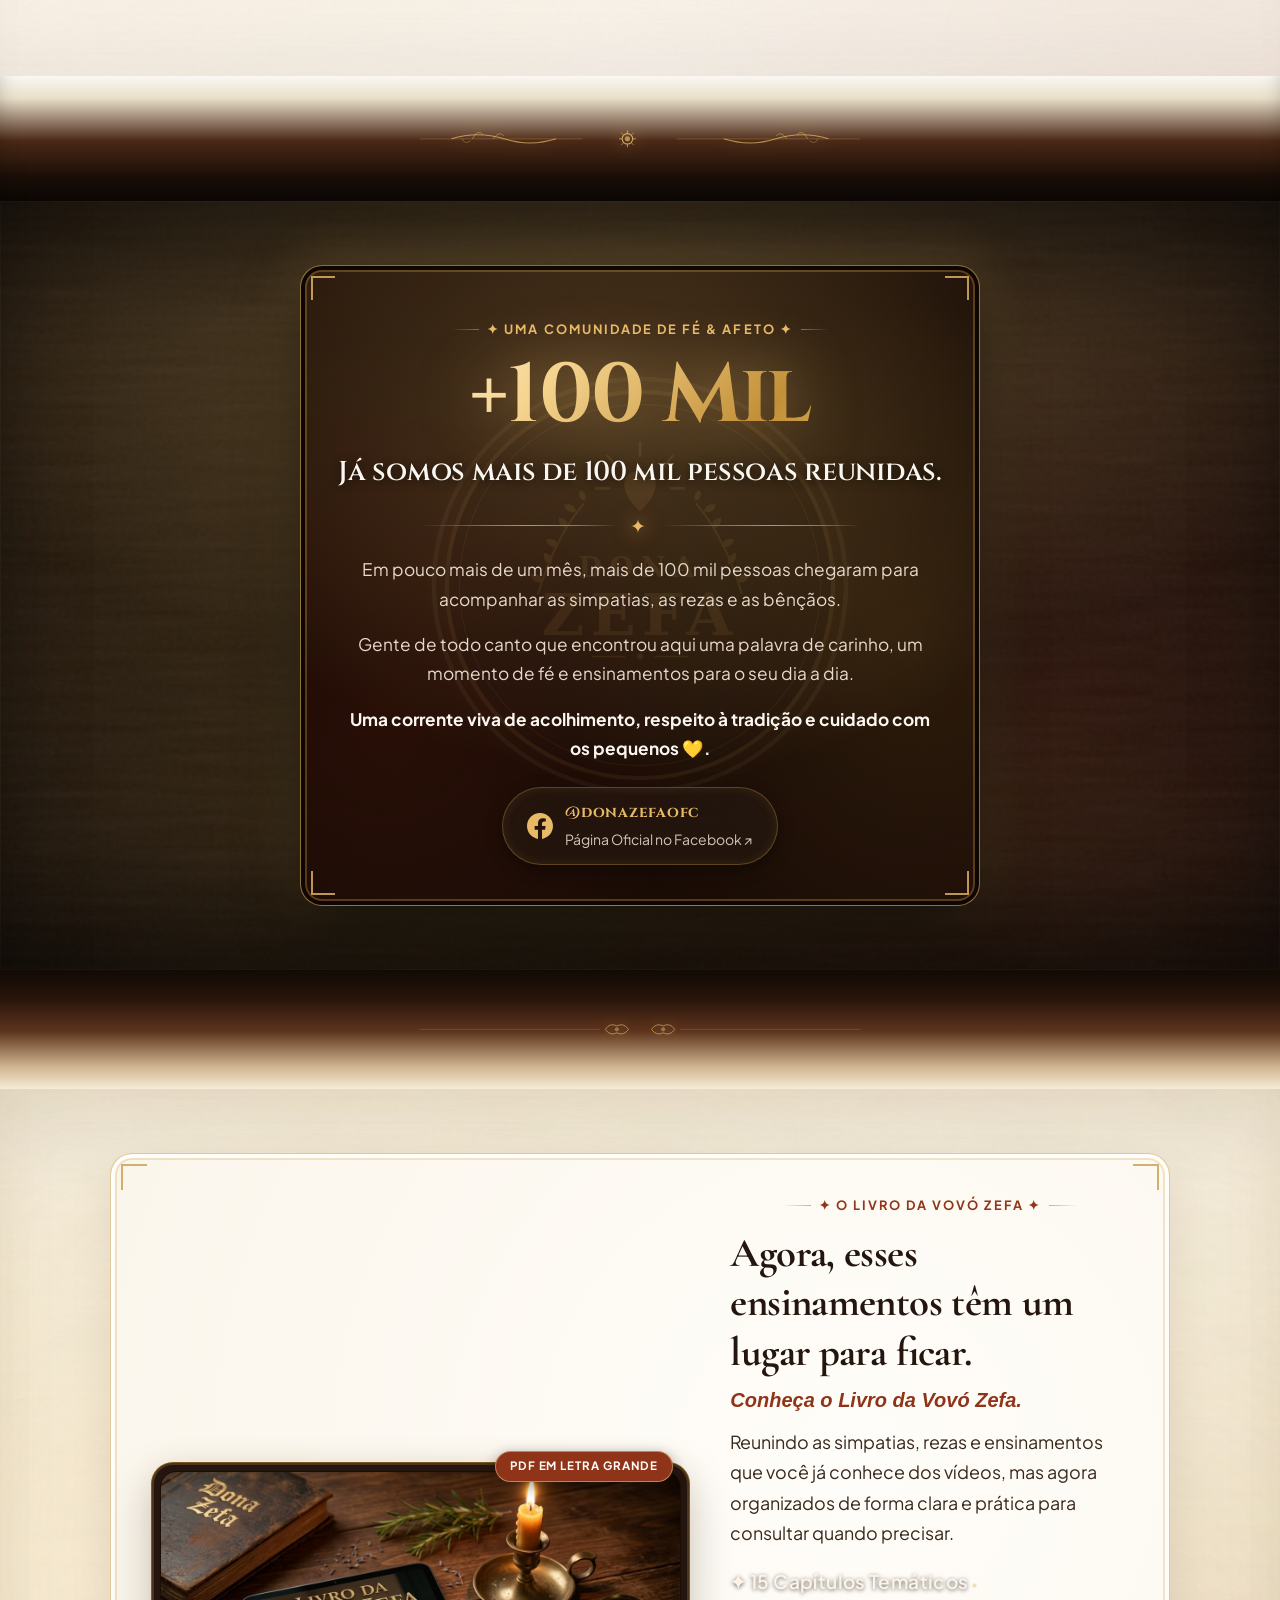
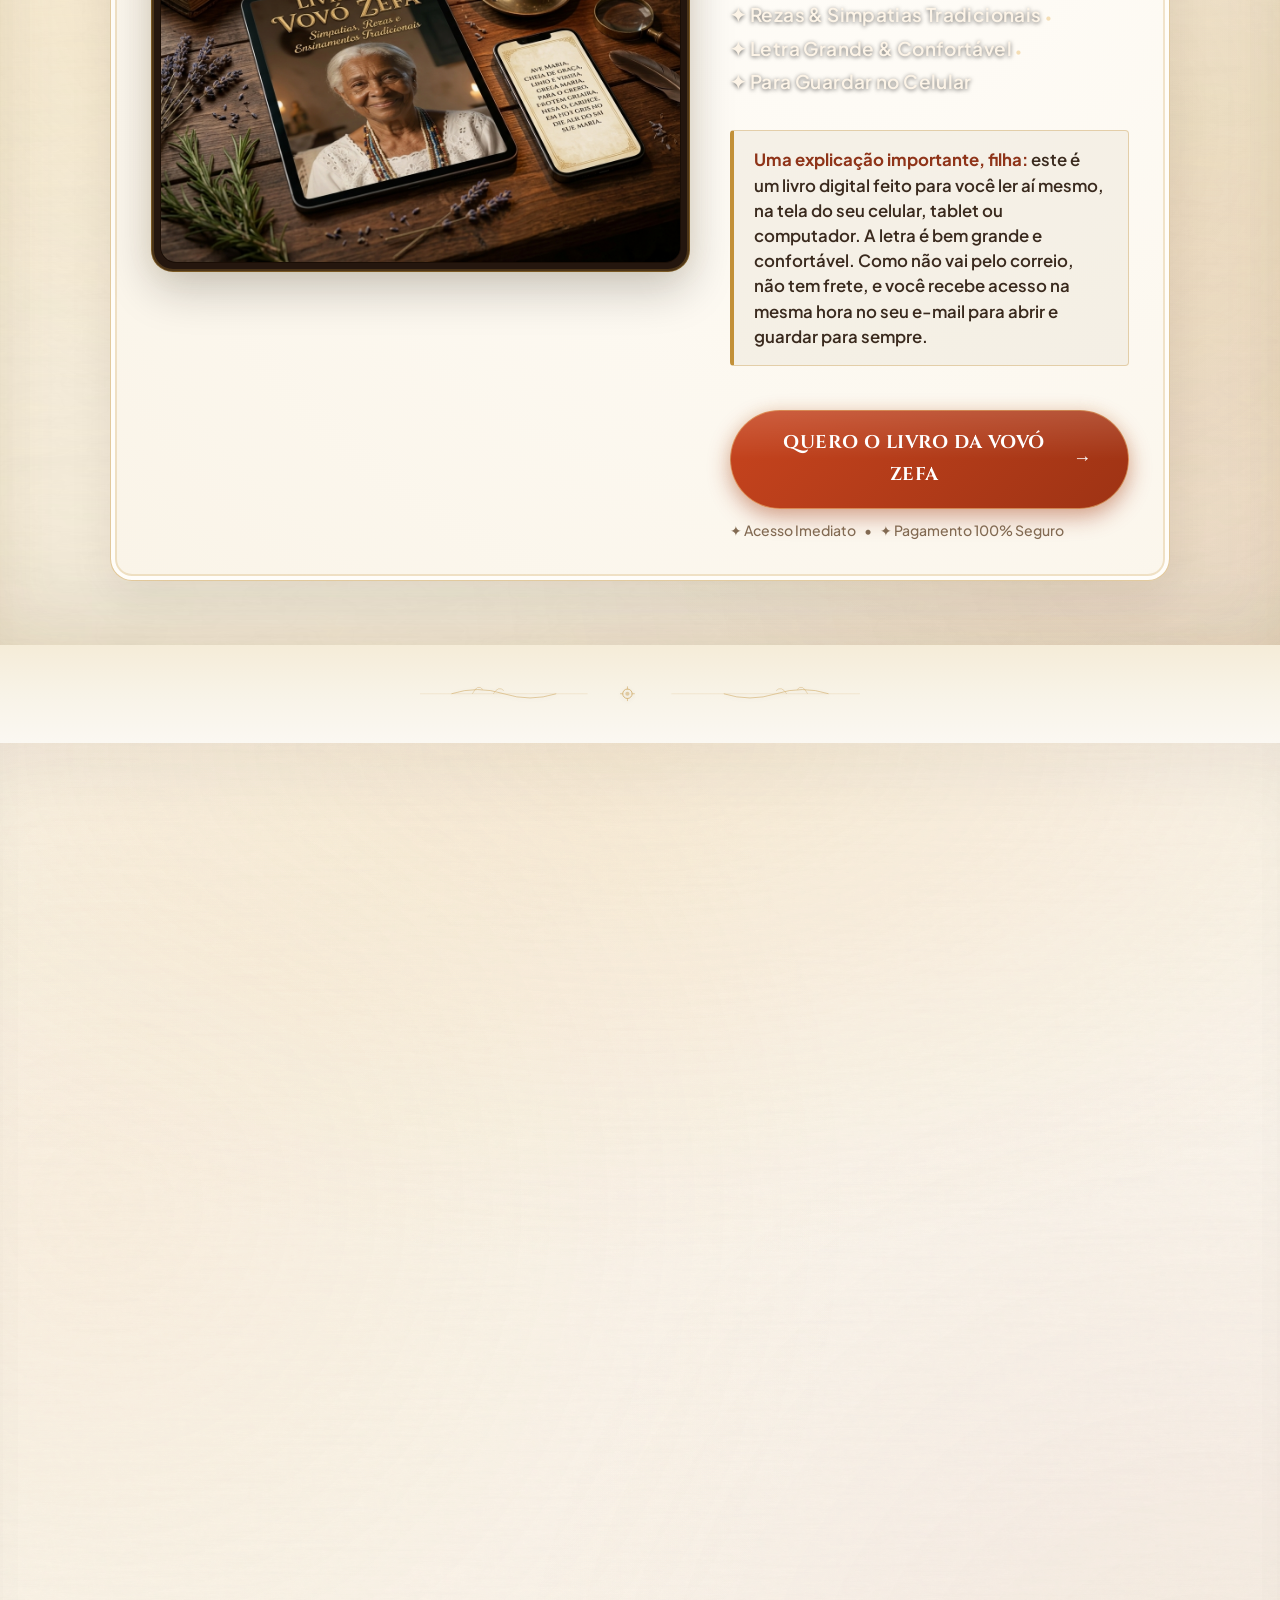
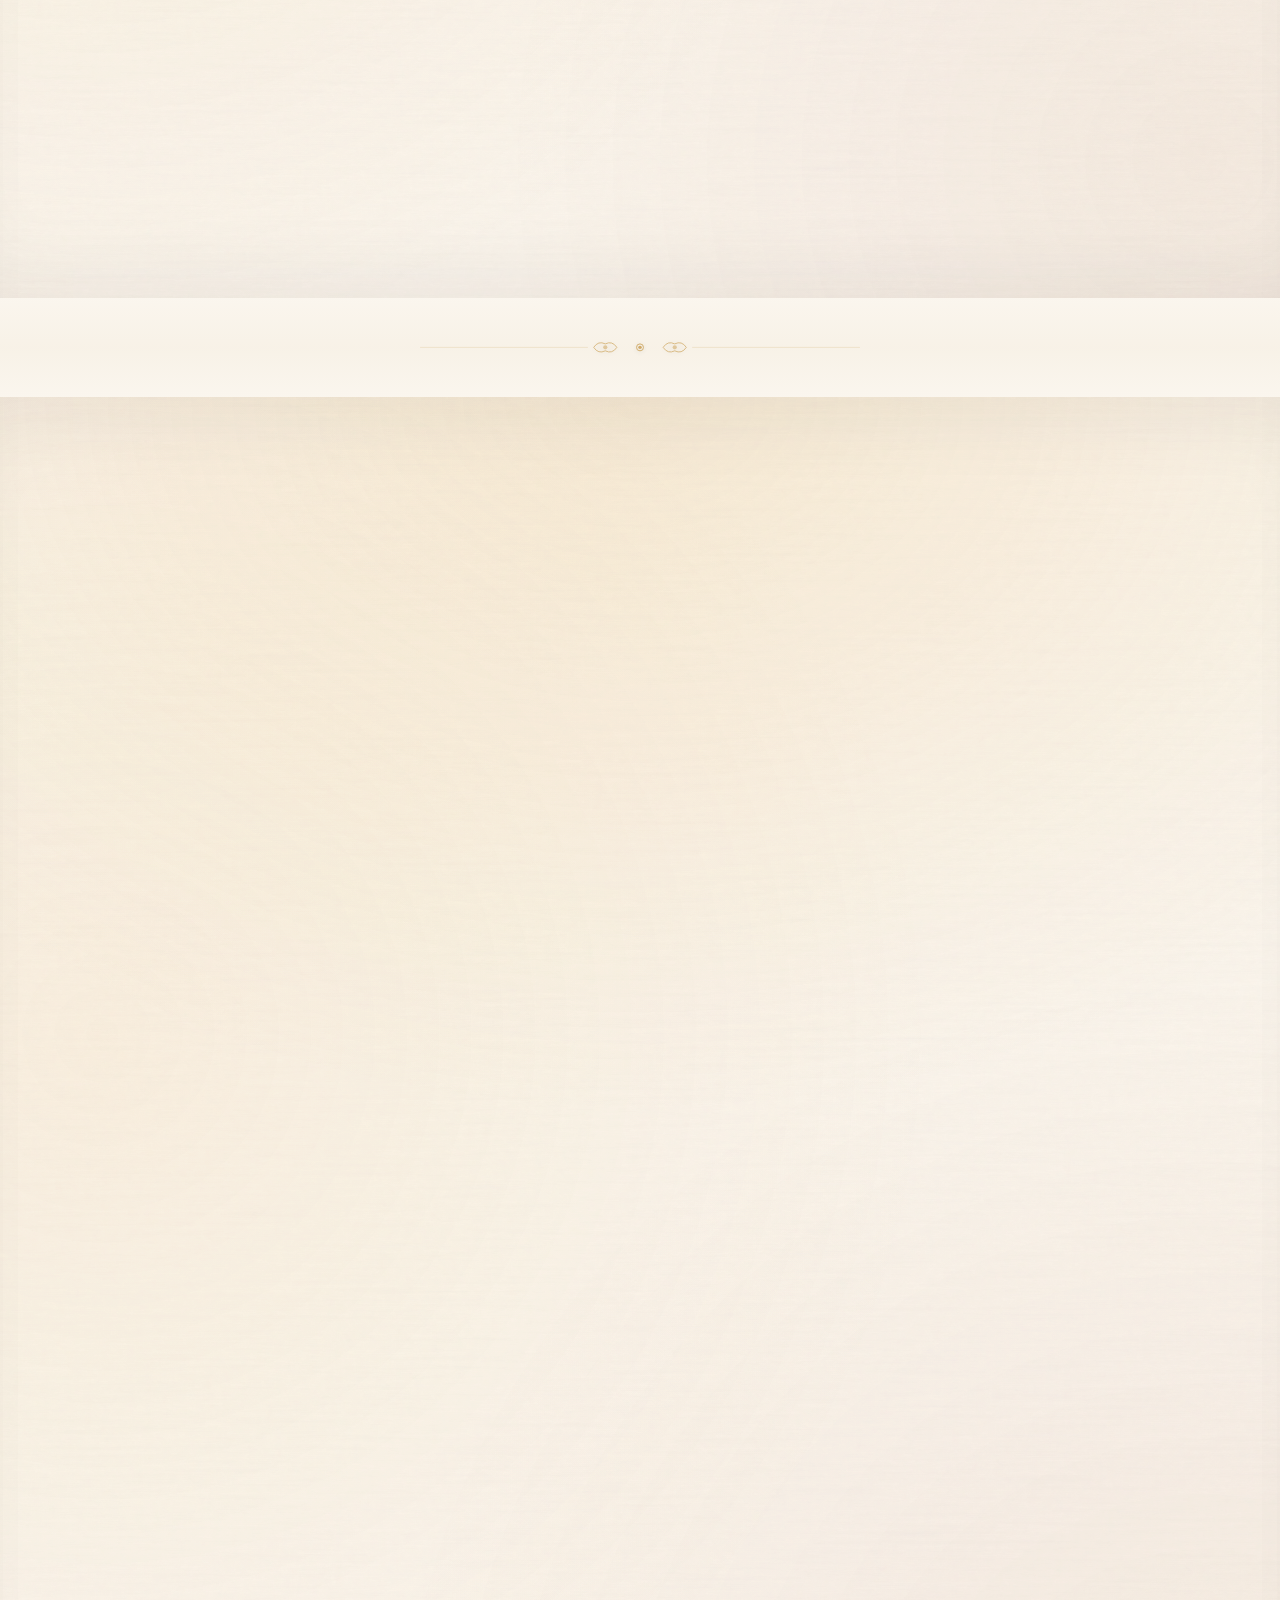
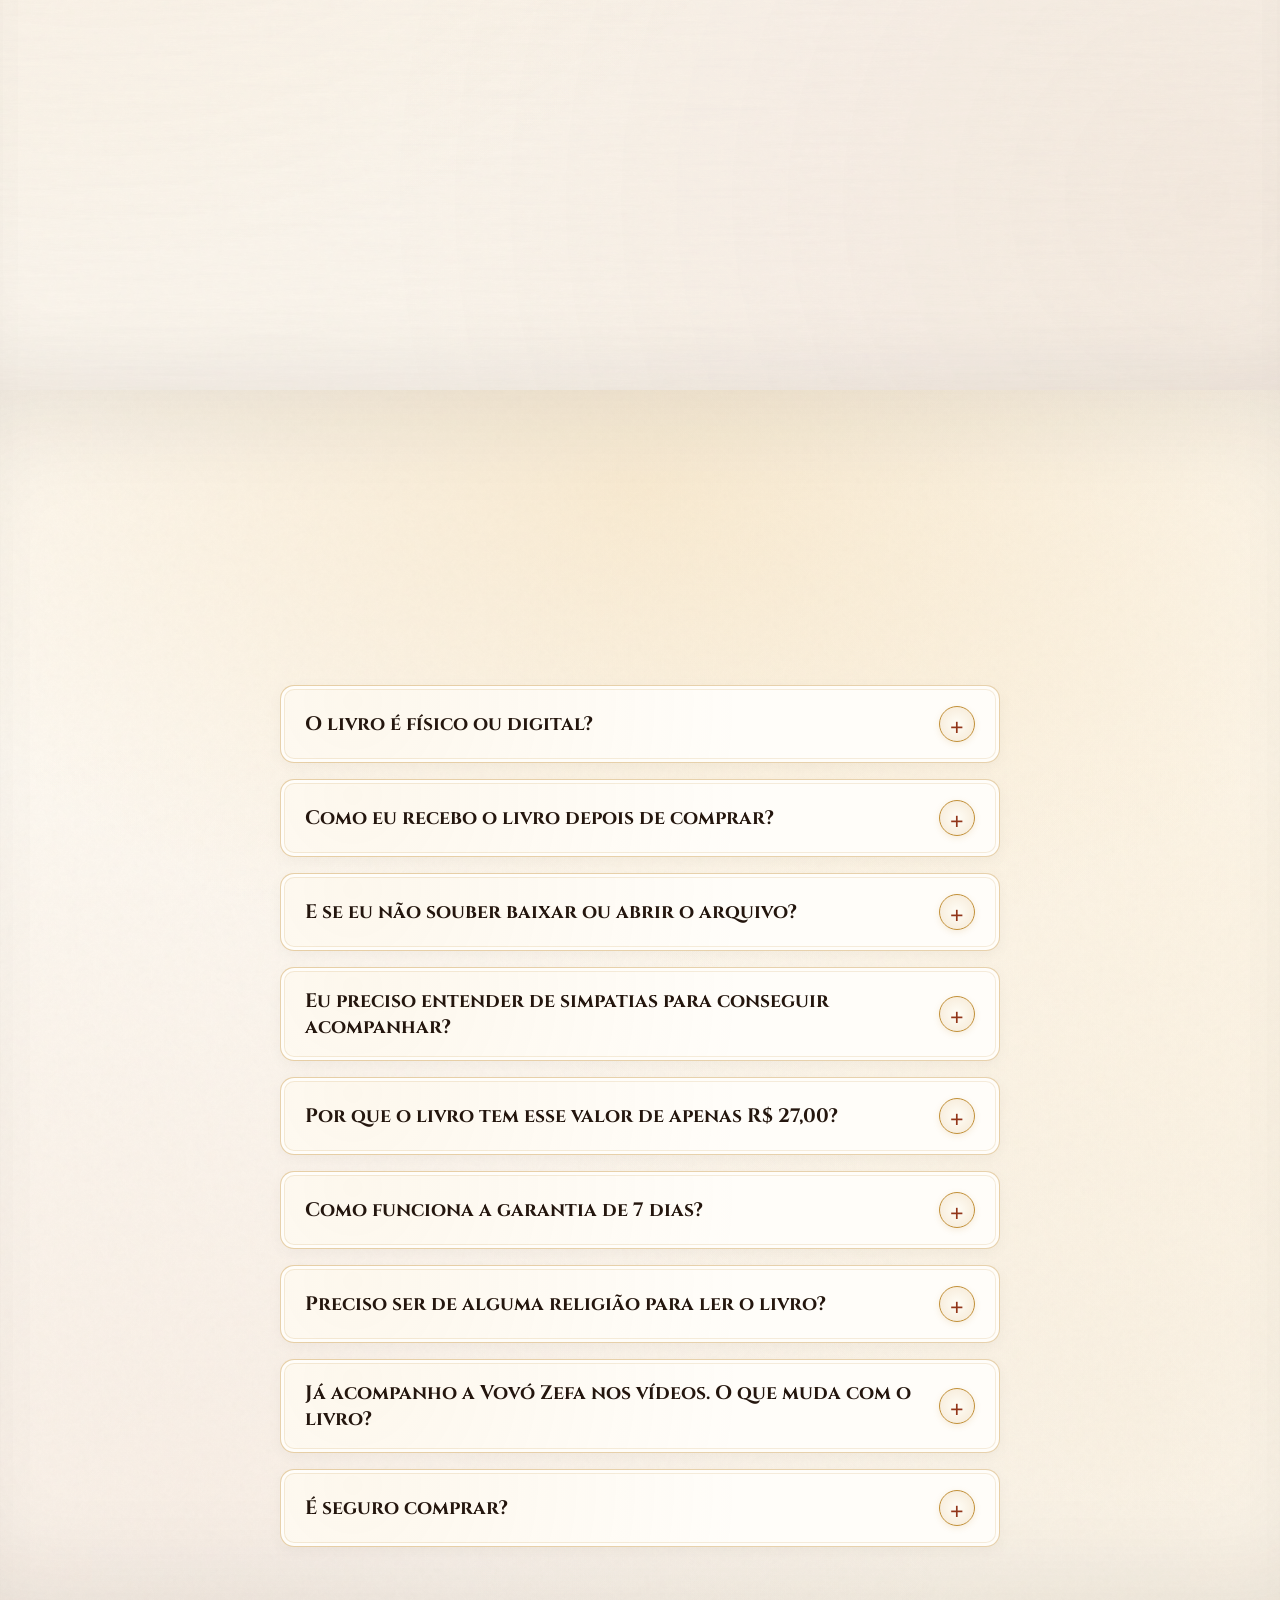
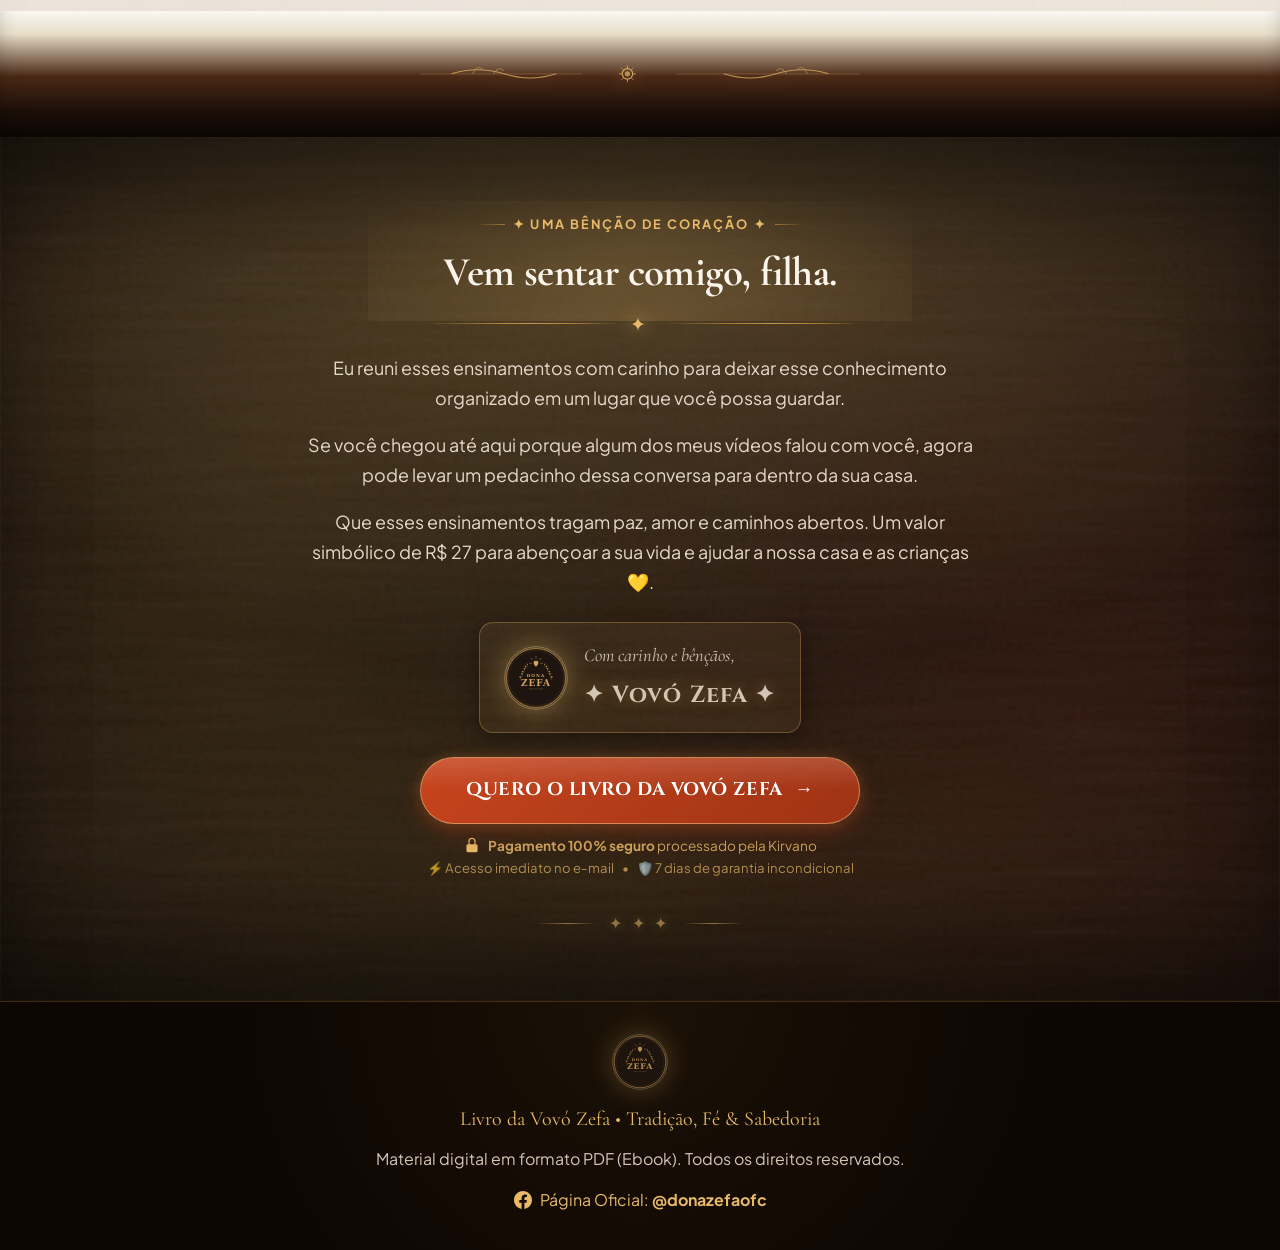
==== commit 3f77a1dd: "Redesign Section 7 and 10 with noble ancestral aesthetics" ====
--- a/index.html
+++ b/index.html
@@ -50,12 +50,8 @@
       <div class="hero-wrapper reveal-on-scroll">
         
         <div class="hero-content">
-          <div class="hero-badge-container">
-            <span class="hero-tag">
-              <span class="ornament-symbol">✦</span>
-              <span>Uma conversa de coração para coração</span>
-              <span class="ornament-symbol">✦</span>
-            </span>
+          <div class="hero-kicker-container">
+            <span class="section-kicker-flourish hero-kicker-flourish">✦ Uma Conversa de Coração Para Coração ✦</span>
           </div>
 
           <h1>Filha, se você chegou até aqui, foi porque alguma coisa nesse vídeo tocou em você.</h1>
@@ -67,10 +63,27 @@
           <p>O que eu quero te mostrar agora é a continuação dessa conversa.</p>
           
           <div class="hero-cta-group">
-            <a href="#identificacao" class="btn btn-primary btn-hero">
+            <a href="#identificacao" class="btn btn-primary btn-hero" id="cta-hero">
               <span>Senta aqui comigo mais um pouquinho</span>
               <span aria-hidden="true">→</span>
             </a>
+            
+            <div class="hero-topics-row">
+              <span class="hero-topic-item">
+                <span class="hero-topic-star" aria-hidden="true">✦</span>
+                <span>Simpatias Tradicionais</span>
+              </span>
+              <span class="hero-topic-divider" aria-hidden="true">•</span>
+              <span class="hero-topic-item">
+                <span class="hero-topic-star" aria-hidden="true">✦</span>
+                <span>Rezas de Fé &amp; Proteção</span>
+              </span>
+              <span class="hero-topic-divider" aria-hidden="true">•</span>
+              <span class="hero-topic-item">
+                <span class="hero-topic-star" aria-hidden="true">✦</span>
+                <span>Amor, Fartura &amp; Bênçãos</span>
+              </span>
+            </div>
           </div>
         </div>
 
@@ -86,9 +99,9 @@
               loading="eager"
             >
             <div class="portrait-nameplate">
-              <span class="ornament-symbol">✦</span>
-              <span>Vovó Zefa</span>
-              <span class="ornament-symbol">✦</span>
+              <span class="portrait-nameplate-rivet" aria-hidden="true">✦</span>
+              <span class="portrait-nameplate-title">Vovó Zefa</span>
+              <span class="portrait-nameplate-rivet" aria-hidden="true">✦</span>
             </div>
           </div>
         </div>
@@ -140,13 +153,7 @@
       <div class="container">
         
         <div class="section-header text-center reveal-on-scroll">
-          <div style="margin-bottom: var(--space-3);">
-            <span class="hero-tag" style="background: rgba(194, 144, 56, 0.12); color: #9E472A; border-color: rgba(194, 144, 56, 0.4);">
-              <span class="ornament-symbol">✦</span>
-              <span>O QUE A GENTE SENTE</span>
-              <span class="ornament-symbol">✦</span>
-            </span>
-          </div>
+          <span class="section-kicker-flourish">✦ O Que A Gente Sente ✦</span>
           <h2>Tem coisas na vida que a gente sente, mas nem sempre sabe explicar.</h2>
           <div class="ornament-divider" aria-hidden="true">
             <span class="ornament-symbol">✦</span>
@@ -511,13 +518,7 @@
       <div class="container reveal-on-scroll">
         
         <div class="section-header text-center">
-          <div style="margin-bottom: var(--space-3);">
-            <span class="hero-tag" style="background: rgba(194, 144, 56, 0.12); color: #9E472A; border-color: rgba(194, 144, 56, 0.4);">
-              <span class="ornament-symbol">✦</span>
-              <span>DE ONDE VEM ESSA NOSSA CONVERSA</span>
-              <span class="ornament-symbol">✦</span>
-            </span>
-          </div>
+          <span class="section-kicker-flourish">✦ De Onde Vem Essa Nossa Conversa ✦</span>
           <h2>Você pode ter conhecido a Dona Zefa através de uma tela…</h2>
           <div class="ornament-divider" aria-hidden="true">
             <span class="ornament-symbol">✦</span>
@@ -549,12 +550,45 @@
             </div>
 
             <div class="story-content-col">
-              <span class="story-tag story-tag-video">
-                <svg width="14" height="14" viewBox="0 0 24 24" fill="none" stroke="currentColor" stroke-width="2" aria-hidden="true">
-                  <path stroke-linecap="round" stroke-linejoin="round" d="M12 6v6h4.5m4.5 0a9 9 0 11-18 0 9 9 0 0118 0z" />
-                </svg>
-                O Primeiro Encontro
-              </span>
+              <div class="story-emblem-header">
+                <div class="story-emblem-badge story-emblem-transience" aria-label="O Primeiro Encontro">
+                  <svg viewBox="0 0 44 44" fill="none" xmlns="http://www.w3.org/2000/svg" class="story-emblem-svg" aria-hidden="true">
+                    <defs>
+                      <radialGradient id="sunburstHourglass" cx="50%" cy="50%" r="50%">
+                        <stop offset="0%" stop-color="rgba(232, 186, 104, 0.45)"/>
+                        <stop offset="70%" stop-color="rgba(194, 144, 56, 0.12)"/>
+                        <stop offset="100%" stop-color="transparent"/>
+                      </radialGradient>
+                      <linearGradient id="goldBrassGrad" x1="0" y1="0" x2="1" y2="1">
+                        <stop offset="0%" stop-color="#FFF5D6"/>
+                        <stop offset="40%" stop-color="#E8BA68"/>
+                        <stop offset="75%" stop-color="#C29038"/>
+                        <stop offset="100%" stop-color="#7A4C12"/>
+                      </linearGradient>
+                    </defs>
+                    <circle cx="22" cy="22" r="20" fill="url(#sunburstHourglass)"/>
+                    <circle cx="22" cy="22" r="18" stroke="#C29038" stroke-width="0.8" stroke-dasharray="2 2" opacity="0.6"/>
+                    <g transform="translate(22, 22)">
+                      <rect x="-10" y="-14" width="20" height="2.5" rx="1.2" fill="url(#goldBrassGrad)" stroke="#5E3808" stroke-width="0.6"/>
+                      <rect x="-10" y="11.5" width="20" height="2.5" rx="1.2" fill="url(#goldBrassGrad)" stroke="#5E3808" stroke-width="0.6"/>
+                      <circle cx="0" cy="-14" r="1.5" fill="#FAF5EA" stroke="#7A4C12" stroke-width="0.5"/>
+                      <circle cx="0" cy="14" r="1.5" fill="#FAF5EA" stroke="#7A4C12" stroke-width="0.5"/>
+                      <path d="M-8 -11.5 C-8 -2 -1.5 -1 -1.5 0 C-1.5 1 -8 2 -8 11.5 L8 11.5 C8 2 1.5 1 1.5 0 C1.5 -1 8 -2 8 -11.5 Z" fill="#FAF5EA" fill-opacity="0.85" stroke="#C29038" stroke-width="1.2"/>
+                      <path d="M-6.5 -11.5 C-6.5 -6 -2 -3 0 -2 C2 -3 6.5 -6 6.5 -11.5 Z" fill="url(#goldBrassGrad)"/>
+                      <line x1="0" y1="-2" x2="0" y2="8" stroke="#E8BA68" stroke-width="1" stroke-linecap="round"/>
+                      <path d="M-6.5 11.5 C-5 7 0 6 0 6 C0 6 5 7 6.5 11.5 Z" fill="url(#goldBrassGrad)"/>
+                      <circle cx="-3" cy="2" r="0.8" fill="#FFF5D6"/>
+                      <circle cx="3" cy="4" r="0.8" fill="#FFF5D6"/>
+                    </g>
+                    <path d="M7 10 L8 12 L10 13 L8 14 L7 16 L6 14 L4 13 L6 12 Z" fill="#C29038" opacity="0.85"/>
+                    <path d="M37 32 L38 34 L40 35 L38 36 L37 38 L36 36 L34 35 L36 34 Z" fill="#C29038" opacity="0.85"/>
+                  </svg>
+                  <div class="story-emblem-content">
+                    <span class="story-noble-label">O Primeiro Encontro</span>
+                    <span class="story-noble-sublabel">A sabedoria que cruzou o seu caminho</span>
+                  </div>
+                </div>
+              </div>
               <h3 class="story-headline">Mas o vídeo passa depressa…</h3>
               <p class="story-lead">“O que a gente vê na tela logo se perde.”</p>
               <p class="story-text">
@@ -566,25 +600,67 @@
             </div>
           </div>
 
-          <!-- Ponte Editorial de Transição -->
-          <div class="story-bridge-connector">
-            <div class="story-bridge-lines" aria-hidden="true">
-              <div class="story-bridge-line"></div>
-              <span class="story-bridge-icon">✦</span>
-              <div class="story-bridge-line"></div>
-            </div>
-            <p class="story-bridge-quote">
-              “Alguns ensinamentos são preciosos demais para ficarem perdidos no tempo… <strong>por isso, eles precisavam de um lugar para ficar.</strong>”
-            </p>
+          <!-- Divisor Sutil entre os Dois Atos -->
+          <div class="story-acts-divider" aria-hidden="true">
+            <div class="story-acts-divider-line"></div>
+            <span class="story-acts-divider-symbol">✦</span>
+            <div class="story-acts-divider-line"></div>
           </div>
 
           <!-- Ato 2: A Permanência e o Nascimento do Livro -->
           <div class="story-act story-act-book">
             <div class="story-content-col">
-              <span class="story-tag story-tag-book">
-                <span>✦</span>
-                Para Guardar e Consultar
-              </span>
+              <div class="story-emblem-header">
+                <div class="story-emblem-badge story-emblem-permanence" aria-label="Para Guardar e Consultar">
+                  <svg viewBox="0 0 44 44" fill="none" xmlns="http://www.w3.org/2000/svg" class="story-emblem-svg" aria-hidden="true">
+                    <defs>
+                      <radialGradient id="sunburstBook" cx="50%" cy="50%" r="50%">
+                        <stop offset="0%" stop-color="rgba(232, 186, 104, 0.45)"/>
+                        <stop offset="70%" stop-color="rgba(194, 144, 56, 0.12)"/>
+                        <stop offset="100%" stop-color="transparent"/>
+                      </radialGradient>
+                      <linearGradient id="goldBookGrad" x1="0" y1="0" x2="1" y2="1">
+                        <stop offset="0%" stop-color="#FFF5D6"/>
+                        <stop offset="35%" stop-color="#E8BA68"/>
+                        <stop offset="70%" stop-color="#C29038"/>
+                        <stop offset="100%" stop-color="#7A4C12"/>
+                      </linearGradient>
+                      <linearGradient id="bookCoverGrad" x1="0" y1="0" x2="1" y2="1">
+                        <stop offset="0%" stop-color="#9E472A"/>
+                        <stop offset="100%" stop-color="#5E1B0A"/>
+                      </linearGradient>
+                    </defs>
+                    <circle cx="22" cy="22" r="20" fill="url(#sunburstBook)"/>
+                    <circle cx="22" cy="22" r="18" stroke="#C29038" stroke-width="0.8" stroke-dasharray="2 2" opacity="0.6"/>
+                    <g stroke="#3B583E" fill="#4A6B4E" stroke-width="0.6">
+                      <path d="M10 32 Q16 35 22 36" stroke-width="0.9" fill="none"/>
+                      <path d="M14 31 Q17 28 20 31 Q17 34 14 31 Z"/>
+                      <path d="M34 32 Q28 35 22 36" stroke-width="0.9" fill="none"/>
+                      <path d="M30 31 Q27 28 24 31 Q27 34 30 31 Z"/>
+                    </g>
+                    <g transform="translate(22, 20)">
+                      <path d="M-15 8 C-7 6 -2 8 0 10 C2 8 7 6 15 8 L15 -6 C7 -8 2 -6 0 -4 C-2 -6 -7 -8 -15 -6 Z" fill="url(#bookCoverGrad)" stroke="#4A1608" stroke-width="0.8"/>
+                      <path d="M-14 7 C-7 5 -2 7 0 9 C2 7 7 5 14 7 L14 -5 C7 -7 2 -5 0 -3 C-2 -5 -7 -7 -14 -5 Z" fill="#FAF5EA" stroke="url(#goldBookGrad)" stroke-width="1.2"/>
+                      <line x1="0" y1="-3" x2="0" y2="9" stroke="#7A4C12" stroke-width="1.2"/>
+                      <path d="M0 8 Q3 13 1 16 L3 17 L-1 17 L1 15 Q-1 12 0 8 Z" fill="#9E472A"/>
+                      <line x1="-11" y1="-2" x2="-3" y2="-1" stroke="#8C5C15" stroke-width="0.6" opacity="0.6"/>
+                      <line x1="-11" y1="1" x2="-3" y2="2" stroke="#8C5C15" stroke-width="0.6" opacity="0.6"/>
+                      <line x1="-11" y1="4" x2="-4" y2="5" stroke="#8C5C15" stroke-width="0.6" opacity="0.6"/>
+                      <line x1="3" y1="-1" x2="11" y2="-2" stroke="#8C5C15" stroke-width="0.6" opacity="0.6"/>
+                      <line x1="3" y1="2" x2="11" y2="1" stroke="#8C5C15" stroke-width="0.6" opacity="0.6"/>
+                      <line x1="4" y1="5" x2="11" y2="4" stroke="#8C5C15" stroke-width="0.6" opacity="0.6"/>
+                    </g>
+                    <g transform="translate(22, 10)">
+                      <path d="M0 -5 L1 -1 L5 0 L1 1 L0 5 L-1 1 L-5 0 L-1 -1 Z" fill="#E8BA68" stroke="#70440C" stroke-width="0.5"/>
+                      <circle cx="0" cy="0" r="1" fill="#FFF5D6"/>
+                    </g>
+                  </svg>
+                  <div class="story-emblem-content">
+                    <span class="story-noble-label">Para Guardar e Consultar</span>
+                    <span class="story-noble-sublabel">A palavra que permanece com você</span>
+                  </div>
+                </div>
+              </div>
               <h3 class="story-headline">E foi assim que nasceu o livro</h3>
               <p class="story-lead">“Tudo reunido para você consultar na hora em que precisar.”</p>
               <p class="story-text">
@@ -686,18 +762,15 @@
                 loading="lazy"
               >
               <div class="portrait-nameplate">
-                <span>Vovó Zefa</span>
+                <span class="portrait-nameplate-rivet" aria-hidden="true">✦</span>
+                <span class="portrait-nameplate-title">Vovó Zefa</span>
+                <span class="portrait-nameplate-rivet" aria-hidden="true">✦</span>
               </div>
             </div>
           </div>
 
           <div class="about-content">
-            <div style="margin-bottom: var(--space-3);">
-              <span class="hero-tag" style="background: rgba(194, 144, 56, 0.10); color: #8F3419; border: 1px solid rgba(194, 144, 56, 0.35); font-weight: 700; letter-spacing: 0.08em;">
-                SABEDORIA QUE ATRAVESSA GERAÇÕES
-              </span>
-            </div>
-            
+            <span class="section-kicker-flourish">✦ Sabedoria Que Atravessa Gerações ✦</span>
             <h2 style="color: #24160E; margin-bottom: var(--space-2);">Deixa eu me apresentar direito, filha.</h2>
             
             <p class="lead" style="font-family: var(--font-sans); font-size: 1.35rem; font-weight: 700; color: #8F3419; margin: 0 0 var(--space-3);">
@@ -752,14 +825,7 @@
           <div class="authority-card-corners" aria-hidden="true"></div>
           <div class="authority-watermark" aria-hidden="true"></div>
           
-          <div style="margin-bottom: var(--space-4);">
-            <span class="hero-tag" style="background: rgba(20, 9, 3, 0.9); color: var(--color-gold-bright); border-color: rgba(232, 186, 104, 0.65);">
-              <span class="ornament-symbol">✦</span>
-              <span>UMA COMUNIDADE DE FÉ &amp; AFETO</span>
-              <span class="ornament-symbol">✦</span>
-            </span>
-          </div>
-
+          <span class="section-kicker-flourish" style="color: var(--color-gold-bright);">✦ Uma Comunidade de Fé &amp; Afeto ✦</span>
           <div class="authority-number">+100 Mil</div>
           <div class="authority-subtitle">Já somos mais de 100 mil pessoas reunidas.</div>
           
@@ -836,12 +902,7 @@
           </div>
 
           <div class="hero-content">
-            <div style="margin-bottom: var(--space-3);">
-              <span class="hero-tag" style="background: rgba(194, 144, 56, 0.10); color: #8F3419; border: 1px solid rgba(194, 144, 56, 0.35); font-weight: 700; letter-spacing: 0.08em;">
-                O LIVRO DA VOVÓ ZEFA
-              </span>
-            </div>
-            
+            <span class="section-kicker-flourish">✦ O Livro da Vovó Zefa ✦</span>
             <h2 style="color: #24160E; margin-bottom: var(--space-2);">Agora, esses ensinamentos têm um lugar para ficar.</h2>
             
             <p class="subheadline" style="font-family: var(--font-sans); font-size: 1.25rem; font-weight: 700; color: #8F3419; margin: 0 0 var(--space-3);">
@@ -852,42 +913,33 @@
               Reunindo as simpatias, rezas e ensinamentos que você já conhece dos vídeos, mas agora organizados de forma clara e prática para consultar quando precisar.
             </p>
 
-            <div class="product-feature-pills">
-              <span class="product-feature-pill">15 Capítulos Temáticos</span>
-              <span class="product-feature-pill">Rezas &amp; Simpatias Tradicionais</span>
-              <span class="product-feature-pill">Letra Grande &amp; Confortável</span>
-              <span class="product-feature-pill">Para Guardar no Celular</span>
-            </div>
-
-            <!-- Box de Esclarecimento de Formato Digital para o público 50+ -->
-            <div class="digital-clarity-box">
-              <div class="digital-clarity-header">
-                <div class="digital-clarity-icon-wrapper" aria-hidden="true">
-                  <svg viewBox="0 0 24 24" fill="none" stroke="currentColor" stroke-width="1.8" stroke-linecap="round" stroke-linejoin="round">
-                    <rect x="5" y="2" width="14" height="20" rx="3"/>
-                    <path d="M9 18h6"/>
-                    <circle cx="12" cy="5" r="1" fill="currentColor"/>
-                  </svg>
-                </div>
-                <div>
-                  <span class="digital-clarity-badge">PRODUTO 100% DIGITAL • ACESSO IMEDIATO</span>
-                  <h3 class="digital-clarity-title" style="font-size: 1.10rem; margin: 0;">Você lê no celular, tablet ou computador</h3>
-                </div>
-              </div>
-              <p class="digital-clarity-text">
-                <strong>Filha,</strong> esse é um <strong>livro digital em PDF com letra grande</strong>. Não precisa esperar correios e não paga frete. Assim que a sua compra for confirmada, você recebe o acesso na hora no seu e-mail para abrir e guardar para sempre.
+            <div class="hero-topic-list" style="margin-bottom: var(--space-4); justify-content: center;">
+              <span class="hero-topic-item">✦ 15 Capítulos Temáticos</span>
+              <span class="hero-topic-divider" aria-hidden="true">•</span>
+              <span class="hero-topic-item">✦ Rezas &amp; Simpatias Tradicionais</span>
+              <span class="hero-topic-divider" aria-hidden="true">•</span>
+              <span class="hero-topic-item">✦ Letra Grande &amp; Confortável</span>
+              <span class="hero-topic-divider" aria-hidden="true">•</span>
+              <span class="hero-topic-item">✦ Para Guardar no Celular</span>
+            </div>
+
+            <!-- Explicação do formato digital com tom acolhedor e clássico -->
+            <div class="about-quote-box" style="margin-bottom: var(--space-6); text-align: left;">
+              <p class="about-quote-text" style="font-size: 1.05rem; margin-bottom: 0 !important; color: #3A2A1E; line-height: 1.5;">
+                <strong style="color: #8F3419;">Uma explicação importante, filha:</strong> este é um livro digital feito para você ler aí mesmo, na tela do seu celular, tablet ou computador. A letra é bem grande e confortável. Como não vai pelo correio, não tem frete, e você recebe acesso na mesma hora no seu e-mail para abrir e guardar para sempre.
               </p>
             </div>
             
-            <div style="margin-top: var(--space-5); display: flex; flex-direction: column; align-items: flex-start; gap: var(--space-3);">
-              <a href="#oferta" class="btn btn-primary btn-hero">
-                <span>Quero o Livro da Vovó Zefa</span>
+            <div class="section-revelation-cta">
+              <a href="https://pay.kirvano.com/1bcdc3c6-d3d2-481b-96c5-5fd38f0437ee" class="btn btn-primary btn-hero btn-checkout" id="cta-revelacao">
+                <span>QUERO O LIVRO DA VOVÓ ZEFA</span>
                 <span aria-hidden="true">→</span>
               </a>
-              <a href="#o-que-recebe" style="font-family: var(--font-sans); font-size: 0.98rem; font-weight: 600; color: #8F3419; text-decoration: underline; text-underline-offset: 4px; display: inline-flex; align-items: center; gap: 6px; padding: 4px 0;">
-                <span>Ou conheça os 15 capítulos detalhados abaixo</span>
-                <span aria-hidden="true">↓</span>
-              </a>
+              <div class="btn-microcopy-row section-revelation-microcopy" style="opacity: 0.85;">
+                <span>✦ Acesso Imediato</span>
+                <span>•</span>
+                <span>✦ Pagamento 100% Seguro</span>
+              </div>
             </div>
           </div>
 
@@ -923,145 +975,150 @@
       <div class="container">
         
         <div class="section-header text-center reveal-on-scroll">
-          <div style="margin-bottom: var(--space-3);">
-            <span class="hero-tag" style="background: rgba(194, 144, 56, 0.12); color: #9E472A; border-color: rgba(194, 144, 56, 0.4);">
-              <span class="ornament-symbol">✦</span>
-              <span>O QUE TEM DENTRO DO LIVRO</span>
-              <span class="ornament-symbol">✦</span>
-            </span>
-          </div>
-          <h2>O que você encontra dentro do livro</h2>
+          <span class="section-kicker-flourish">✦ O Que Tem Dentro do Livro ✦</span>
+          <h2 style="color: #24160E;">As Lições Que Fazem a Diferença</h2>
           <div class="ornament-divider" aria-hidden="true">
             <span class="ornament-symbol">✦</span>
           </div>
-          <p class="lead text-muted" style="max-width: 600px; margin: 0 auto;">O livro foi organizado para ser simples de acompanhar e confortável de ler.</p>
-        </div>
-
-        <div class="grid-4">
-          
-          <!-- Item 01: 15 Capítulos -->
-          <article class="feature-card reveal-on-scroll">
-            <div class="feature-card-bottom-corners" aria-hidden="true"></div>
-            
-            <div class="feature-header">
-              <span class="feature-number-roman">I</span>
-              <div class="feature-icon-badge" aria-hidden="true">
-                <!-- Xilogravura: Tomo Antigo Aberto com Páginas Visíveis e Fita de Seda -->
-                <svg viewBox="0 0 32 32" fill="none" stroke="currentColor" stroke-linecap="round" stroke-linejoin="round">
-                  <!-- Capa do livro esquerda -->
-                  <path d="M16 8 C13 6 9 6 4.5 6.5 V24 C9 23.5 13 23.5 16 25.5" stroke-width="1.5"/>
-                  <!-- Capa do livro direita -->
-                  <path d="M16 8 C19 6 23 6 27.5 6.5 V24 C23 23.5 19 23.5 16 25.5" stroke-width="1.5"/>
-                  <!-- Lombada do livro -->
-                  <line x1="16" y1="8" x2="16" y2="25.5" stroke-width="1.4"/>
-                  <!-- Linhas de texto na página esquerda -->
-                  <path d="M7 10 L13.5 10" stroke-width="0.7" opacity="0.5"/>
-                  <path d="M7 12.5 L13 12.5" stroke-width="0.7" opacity="0.45"/>
-                  <path d="M7 15 L12.5 15" stroke-width="0.7" opacity="0.4"/>
-                  <!-- Linhas de texto na página direita -->
-                  <path d="M18.5 10 L25 10" stroke-width="0.7" opacity="0.5"/>
-                  <path d="M18.5 12.5 L24.5 12.5" stroke-width="0.7" opacity="0.45"/>
-                  <path d="M18.5 15 L24 15" stroke-width="0.7" opacity="0.4"/>
-                  <!-- Fita de marcador de seda -->
-                  <path d="M18 8 L17.5 20 L16.5 22 L15.5 20 L15 9" stroke-width="0.9" opacity="0.5" fill="none"/>
+          <p class="lead text-muted" style="max-width: 600px; margin: 0 auto;">Um resgate dos costumes antigos para proteger sua casa, abrir caminhos e cuidar de quem você ama.</p>
+        </div>
+
+        <div class="pillars-grid">
+          
+          <!-- Pilar I: A Sabedoria dos Mais Velhos -->
+          <article class="pillar-card reveal-on-scroll">
+            <span class="pillar-rivet pillar-rivet-tl" aria-hidden="true">✦</span>
+            <span class="pillar-rivet pillar-rivet-tr" aria-hidden="true">✦</span>
+            <span class="pillar-rivet pillar-rivet-bl" aria-hidden="true">✦</span>
+            <span class="pillar-rivet pillar-rivet-br" aria-hidden="true">✦</span>
+            
+            <div class="pillar-card-header">
+              <div class="pillar-crest" aria-hidden="true">
+                <!-- Xilogravura Nobre: O Livro Sagrado da Família e Sol da Sabedoria -->
+                <svg viewBox="0 0 36 36" fill="none" stroke="currentColor" stroke-linecap="round" stroke-linejoin="round">
+                  <path d="M18 3 L18 5 M11 5 L12 6.5 M25 5 L24 6.5" stroke-width="1.1" opacity="0.6"/>
+                  <path d="M18 9 C14 7 9 7 4 8 V26 C9 25 14 25 18 27" stroke-width="1.5"/>
+                  <path d="M18 9 C22 7 27 7 32 8 V26 C27 25 22 25 18 27" stroke-width="1.5"/>
+                  <line x1="18" y1="9" x2="18" y2="27" stroke-width="1.5"/>
+                  <path d="M7 12 L14.5 12 M7 15 L13.5 15 M7 18 L14 18 M7 21 L12.5 21" stroke-width="0.8" opacity="0.5"/>
+                  <path d="M21.5 12 L29 12 M22.5 15 L29 15 M22 18 L29 18 M23.5 21 L29 21" stroke-width="0.8" opacity="0.5"/>
+                  <path d="M19 9 L19 21 L18 23 L17 21 L17 10" stroke-width="0.9" fill="#8F3418" opacity="0.85"/>
                 </svg>
               </div>
-            </div>
-            <span class="feature-subtitle-tag">✦ Conteúdo Completo ✦</span>
-            <h3 class="feature-title">15 capítulos</h3>
-            <p>Um conteúdo dividido em capítulos para facilitar a consulta.</p>
+              <div class="pillar-meta">
+                <span class="pillar-roman">Pilar I</span>
+                <span class="pillar-kicker">✦ O Caminho do Bem ✦</span>
+              </div>
+            </div>
+            
+            <h3 class="pillar-title">A Sabedoria dos Mais Velhos</h3>
+            <div class="pillar-divider-line" aria-hidden="true"></div>
+            <p class="pillar-text">Não são apenas palavras, são ensinamentos passados de geração em geração. Conselhos que trazem paz pro coração nos momentos de aflição e dúvida.</p>
           </article>
 
-          <!-- Item 02: Simpatias, Rezas e Ensinamentos -->
-          <article class="feature-card reveal-on-scroll">
-            <div class="feature-card-bottom-corners" aria-hidden="true"></div>
-            
-            <div class="feature-header">
-              <span class="feature-number-roman">II</span>
-              <div class="feature-icon-badge" aria-hidden="true">
-                <!-- Xilogravura: Ervas e Ramos Botânicos em Manojo com Chama -->
-                <svg viewBox="0 0 32 32" fill="none" stroke="currentColor" stroke-linecap="round" stroke-linejoin="round">
-                  <!-- Caule principal -->
-                  <path d="M16 27 L16 12" stroke-width="1.3"/>
-                  <!-- Ramos de ervas -->
-                  <path d="M16 22 Q12 20 10 22 Q12 18 16 20" stroke-width="0.9" fill="none"/>
-                  <path d="M16 18 Q12 16 10.5 18 Q12 14 16 16" stroke-width="0.9" fill="none"/>
-                  <path d="M16 22 Q20 20 22 22 Q20 18 16 20" stroke-width="0.9" fill="none"/>
-                  <path d="M16 18 Q20 16 21.5 18 Q20 14 16 16" stroke-width="0.9" fill="none"/>
-                  <!-- Folhas menores no topo -->
-                  <path d="M16 14 Q13.5 12 13 13.5 Q14.5 11 16 12.5" stroke-width="0.8" fill="none"/>
-                  <path d="M16 14 Q18.5 12 19 13.5 Q17.5 11 16 12.5" stroke-width="0.8" fill="none"/>
-                  <!-- Chama de vela na base -->
-                  <path d="M16 27 Q14.5 29 15 31 Q16 32.5 17 31 Q17.5 29 16 27" stroke-width="1" fill="none" opacity="0.6"/>
-                  <!-- Barbante de amarração -->
-                  <path d="M12.5 24.5 Q16 26 19.5 24.5" stroke-width="1" opacity="0.5" fill="none"/>
-                  <path d="M12.5 24.5 Q16 25 19.5 24.5" stroke-width="0.7" opacity="0.4" fill="none"/>
+          <!-- Pilar II: Os Costumes Que Curam -->
+          <article class="pillar-card reveal-on-scroll">
+            <span class="pillar-rivet pillar-rivet-tl" aria-hidden="true">✦</span>
+            <span class="pillar-rivet pillar-rivet-tr" aria-hidden="true">✦</span>
+            <span class="pillar-rivet pillar-rivet-bl" aria-hidden="true">✦</span>
+            <span class="pillar-rivet pillar-rivet-br" aria-hidden="true">✦</span>
+            
+            <div class="pillar-card-header">
+              <div class="pillar-crest" aria-hidden="true">
+                <!-- Xilogravura Nobre: Ramos de Ervas Tradicionais e Chama Protetora -->
+                <svg viewBox="0 0 36 36" fill="none" stroke="currentColor" stroke-linecap="round" stroke-linejoin="round">
+                  <path d="M18 31 L18 11" stroke-width="1.5"/>
+                  <path d="M18 24 Q13 22 10 24 Q13 19 18 21" stroke-width="1.1" fill="none"/>
+                  <path d="M18 18 Q12 16 10.5 18 Q13 13 18 15" stroke-width="1.1" fill="none"/>
+                  <path d="M18 24 Q23 22 26 24 Q23 19 18 21" stroke-width="1.1" fill="none"/>
+                  <path d="M18 18 Q24 16 25.5 18 Q23 13 18 15" stroke-width="1.1" fill="none"/>
+                  <path d="M18 13 Q15 11 14.5 12.5 Q16 9.5 18 11.5" stroke-width="1" fill="none"/>
+                  <path d="M18 13 Q21 11 21.5 12.5 Q20 9.5 18 11.5" stroke-width="1" fill="none"/>
+                  <path d="M18 3 L18 8 M15.5 5.5 L20.5 5.5" stroke-width="1.2" opacity="0.8"/>
+                  <path d="M14 27 Q18 28.5 22 27 M14 28.5 Q18 30 22 28.5" stroke-width="0.9" opacity="0.6"/>
                 </svg>
               </div>
-            </div>
-            <span class="feature-subtitle-tag">✦ Tradição Ancestral ✦</span>
-            <h3 class="feature-title">Simpatias, rezas e ensinamentos</h3>
-            <p>Conteúdos relacionados aos três grandes temas da Vovó Zefa: <strong>Dinheiro • Amor • Proteção</strong></p>
+              <div class="pillar-meta">
+                <span class="pillar-roman">Pilar II</span>
+                <span class="pillar-kicker">✦ Fé &amp; Proteção ✦</span>
+              </div>
+            </div>
+            
+            <h3 class="pillar-title">Os Costumes Que Curam</h3>
+            <div class="pillar-divider-line" aria-hidden="true"></div>
+            <p class="pillar-text">Práticas antigas e benzimentos para afastar a inveja, atrair prosperidade para o seu lar e blindar a sua família de todo mal.</p>
           </article>
 
-          <!-- Item 03: PDF em Letra Grande -->
-          <article class="feature-card reveal-on-scroll">
-            <div class="feature-card-bottom-corners" aria-hidden="true"></div>
-            
-            <div class="feature-header">
-              <span class="feature-number-roman">III</span>
-              <div class="feature-icon-badge" aria-hidden="true">
-                <!-- Xilogravura: Pergaminho com Letra A Iluminada e Magnificação -->
-                <svg viewBox="0 0 32 32" fill="none" stroke="currentColor" stroke-linecap="round" stroke-linejoin="round">
-                  <!-- Pergaminho principal -->
-                  <path d="M6 7 Q6 4 9 4 L23 4 Q26 4 26 7 V25 Q26 28 23 28 Q24 26 23 24 L9 24 Q8 26 9 28 Q6 28 6 25 Z" stroke-width="1.3"/>
-                  <!-- Enrolamento superior do pergaminho -->
-                  <path d="M9 4 Q8 6 9 8" stroke-width="0.9" opacity="0.6"/>
-                  <path d="M23 4 Q24 6 23 8" stroke-width="0.9" opacity="0.6"/>
-                  <!-- Letra A iluminada e grande -->
-                  <path d="M12 22 L16 10 L20 22" stroke-width="1.5"/>
-                  <path d="M13.5 18 L18.5 18" stroke-width="1.2"/>
-                  <!-- Ornamento de letra capitular -->
-                  <path d="M10 12 Q11 10 12 12" stroke-width="0.7" opacity="0.5"/>
-                  <!-- Linhas de texto secundário -->
-                  <path d="M10 24.5 L22 24.5" stroke-width="0.6" opacity="0.35"/>
+          <!-- Pilar III: Conforto Para a Alma e Olhos -->
+          <article class="pillar-card reveal-on-scroll">
+            <span class="pillar-rivet pillar-rivet-tl" aria-hidden="true">✦</span>
+            <span class="pillar-rivet pillar-rivet-tr" aria-hidden="true">✦</span>
+            <span class="pillar-rivet pillar-rivet-bl" aria-hidden="true">✦</span>
+            <span class="pillar-rivet pillar-rivet-br" aria-hidden="true">✦</span>
+            
+            <div class="pillar-card-header">
+              <div class="pillar-crest" aria-hidden="true">
+                <!-- Xilogravura Nobre: Lamparina Antiga Iluminando com Serenidade -->
+                <svg viewBox="0 0 36 36" fill="none" stroke="currentColor" stroke-linecap="round" stroke-linejoin="round">
+                  <path d="M14 9 C14 5 22 5 22 9" stroke-width="1.3"/>
+                  <path d="M14 9 L22 9 L21 11 L15 11 Z" stroke-width="1" fill="currentColor" opacity="0.3"/>
+                  <path d="M15 11 C13 15 13 21 15 24 L21 24 C23 21 23 15 21 11 Z" stroke-width="1.4"/>
+                  <path d="M18 22 C16.5 20 16.5 17 18 15 C19.5 17 19.5 20 18 22 Z" stroke-width="1.1" fill="#C29038" opacity="0.85"/>
+                  <path d="M10 17 L7 17 M26 17 L29 17 M11 13 L9 12 M25 13 L27 12 M11 21 L9 22 M25 21 L27 22" stroke-width="0.9" opacity="0.5"/>
+                  <path d="M13 24 L23 24 L24 28 L12 28 Z" stroke-width="1.3"/>
+                  <line x1="10" y1="28" x2="26" y2="28" stroke-width="1.4"/>
                 </svg>
               </div>
-            </div>
-            <span class="feature-subtitle-tag">✦ Leitura Confortável ✦</span>
-            <h3 class="feature-title">PDF em letra grande</h3>
-            <p>Um formato pensado para uma leitura mais confortável.</p>
+              <div class="pillar-meta">
+                <span class="pillar-roman">Pilar III</span>
+                <span class="pillar-kicker">✦ Cuidado Com Você ✦</span>
+              </div>
+            </div>
+            
+            <h3 class="pillar-title">Conforto Para a Alma e Olhos</h3>
+            <div class="pillar-divider-line" aria-hidden="true"></div>
+            <p class="pillar-text">Feito com todo o carinho para quem tem a vista cansada. Uma leitura suave, com letras bem grandes, para você ler no seu tempo e sem pressa.</p>
           </article>
 
-          <!-- Item 04: Arquivo Digital para Guardar -->
-          <article class="feature-card reveal-on-scroll">
-            <div class="feature-card-bottom-corners" aria-hidden="true"></div>
-            
-            <div class="feature-header">
-              <span class="feature-number-roman">IV</span>
-              <div class="feature-icon-badge" aria-hidden="true">
-                <!-- Xilogravura: Celular com Livro Salvo e Sinal de Proteção -->
-                <svg viewBox="0 0 32 32" fill="none" stroke="currentColor" stroke-linecap="round" stroke-linejoin="round">
-                  <!-- Celular -->
-                  <rect x="9" y="3" width="14" height="26" rx="3" stroke-width="1.4"/>
-                  <!-- Tela do celular -->
-                  <rect x="11" y="7" width="10" height="16" rx="1" stroke-width="0.9" opacity="0.7"/>
-                  <!-- Livro na tela -->
-                  <path d="M13 11 C12 10.5 11.5 10.5 11.5 10.5 V19 C12 18.7 12.8 19 13.5 19.5" stroke-width="0.7" opacity="0.6"/>
-                  <path d="M19 11 C20 10.5 20.5 10.5 20.5 10.5 V19 C20 18.7 19.2 19 18.5 19.5" stroke-width="0.7" opacity="0.6"/>
-                  <path d="M16 11 C14.5 10 13 10.5 13 11 V19.5 C14.5 18.5 17.5 18.5 19 19.5 V11 C19 11 17.5 10 16 11" stroke-width="0.8" opacity="0.7"/>
-                  <!-- Sinal de proteção / acesso vitalício -->
-                  <circle cx="16" cy="26.5" r="1" fill="currentColor" opacity="0.5"/>
-                  <!-- Raios de luz acima do celular -->
-                  <path d="M16 3 L16 1.5 M12 4 L11 3 M20 4 L21 3" stroke-width="0.7" opacity="0.45"/>
+          <!-- Pilar IV: Um Tesouro Sempre Com Você -->
+          <article class="pillar-card reveal-on-scroll">
+            <span class="pillar-rivet pillar-rivet-tl" aria-hidden="true">✦</span>
+            <span class="pillar-rivet pillar-rivet-tr" aria-hidden="true">✦</span>
+            <span class="pillar-rivet pillar-rivet-bl" aria-hidden="true">✦</span>
+            <span class="pillar-rivet pillar-rivet-br" aria-hidden="true">✦</span>
+            
+            <div class="pillar-card-header">
+              <div class="pillar-crest" aria-hidden="true">
+                <!-- Xilogravura Nobre: Baú e Relicário Antigo de Família -->
+                <svg viewBox="0 0 36 36" fill="none" stroke="currentColor" stroke-linecap="round" stroke-linejoin="round">
+                  <path d="M7 14 C7 9 12 6 18 6 C24 6 29 9 29 14 Z" stroke-width="1.4"/>
+                  <line x1="6" y1="14" x2="30" y2="14" stroke-width="1.4"/>
+                  <rect x="7" y="14" width="22" height="15" rx="1.5" stroke-width="1.4"/>
+                  <line x1="11" y1="10" x2="11" y2="29" stroke-width="1" opacity="0.6"/>
+                  <line x1="25" y1="10" x2="25" y2="29" stroke-width="1" opacity="0.6"/>
+                  <circle cx="18" cy="20" r="2.8" stroke-width="1.2"/>
+                  <path d="M18 21.5 L18 24.5" stroke-width="1.2"/>
+                  <path d="M18 2.5 L18 4.5 M11 3.5 L12 5.5 M25 3.5 L24 5.5" stroke-width="1" opacity="0.6"/>
                 </svg>
               </div>
-            </div>
-            <span class="feature-subtitle-tag">✦ Para Guardar no Celular ✦</span>
-            <h3 class="feature-title">Arquivo digital para guardar</h3>
-            <p>Você baixa o material no celular, tablet ou computador e acessa sempre que quiser.</p>
+              <div class="pillar-meta">
+                <span class="pillar-roman">Pilar IV</span>
+                <span class="pillar-kicker">✦ Para a Vida Toda ✦</span>
+              </div>
+            </div>
+            
+            <h3 class="pillar-title">Um Tesouro Sempre Com Você</h3>
+            <div class="pillar-divider-line" aria-hidden="true"></div>
+            <p class="pillar-text">Você recebe de forma imediata e guarda com você para sempre. Um companheiro diário para consultar e passar para seus filhos e netos quando precisar de uma luz.</p>
           </article>
 
+        </div>
+
+        <!-- Selo Ancestral Reafirmador -->
+        <div class="pillars-ancestral-seal reveal-on-scroll">
+          <span class="pillars-seal-ornament">✦ ✦ ✦</span>
+          <p class="pillars-seal-text">“Não é sobre tecnologia nem arquivos passageiros. É sobre ter em mãos o carinho, a fé e a voz dos nossos avós quando você mais precisa de aconchego.”</p>
+          <span class="pillars-seal-author">— A Sabedoria da Vovó Zefa</span>
         </div>
 
       </div>
@@ -1117,13 +1174,7 @@
       <div class="container">
         
         <div class="section-header text-center reveal-on-scroll">
-          <div style="margin-bottom: var(--space-3);">
-            <span class="hero-tag" style="background: rgba(194, 144, 56, 0.12); color: #9E472A; border-color: rgba(194, 144, 56, 0.4);">
-              <span class="ornament-symbol">✦</span>
-              <span>CONVITE ESPECIAL</span>
-              <span class="ornament-symbol">✦</span>
-            </span>
-          </div>
+          <span class="section-kicker-flourish">✦ Convite Especial ✦</span>
           <h2>Para ter esses ensinamentos com você</h2>
           <div class="ornament-divider" aria-hidden="true">
             <span class="ornament-symbol">✦</span>
@@ -1148,52 +1199,42 @@
           </div>
 
           <h3 class="offer-product-name">Livro da Vovó Zefa</h3>
-          <span class="offer-product-badge">✦ Edição Digital Completa • 15 Capítulos ✦</span>
-
-          <!-- Selo Nítido de Livro Digital para o Público 50+ -->
-          <div>
-            <span class="offer-digital-strip">
-              <span class="ornament-symbol">📱</span>
-              <span>Livro Digital em PDF • Envio Imediato por E-mail • Sem Correios • Sem Frete</span>
-            </span>
-          </div>
-
-          <!-- Banner Nobre de Propósito: Contribuição Simbólica para a Casa e as Crianças -->
+          <span class="offer-product-badge">✦ A Sabedoria Original Completa ✦</span>
+
+          <!-- Selo Nítido de Entrega -->
+          <div class="offer-digital-strip">
+            <span class="ornament-symbol" style="color:#C29038; font-size: 1.2em;">✦</span>
+            <span>Uma herança de fé para ler no celular e guardar para sempre.</span>
+            <span class="ornament-symbol" style="color:#C29038; font-size: 1.2em;">✦</span>
+          </div>
+
+          <!-- Banner Nobre de Propósito -->
           <div class="offer-cause-banner">
-            <span class="cause-emojis" aria-hidden="true">🪘📿💛</span>
-            <p class="cause-text">Um valor simbólico para ajudar a casa e as crianças.</p>
+            <p class="cause-text">Um valor simbólico para abençoar a nossa casa e ajudar as crianças.</p>
           </div>
 
           <div class="offer-price-box">
             <span class="offer-price-currency">R$</span>
             <span class="offer-price-val">27,00</span>
-            <span class="offer-price-type">Pagamento único • Acesso imediato no seu celular</span>
+            <span class="offer-price-type">Uma única contribuição • Acesso imediato e seguro</span>
           </div>
 
           <ul class="offer-checklist">
             <li>
-              <svg viewBox="0 0 20 20" fill="currentColor" aria-hidden="true">
-                <path fill-rule="evenodd" d="M16.704 4.153a.75.75 0 01.143 1.052l-8 10.5a.75.75 0 01-1.127.075l-4.5-4.5a.75.75 0 011.06-1.06l3.894 3.893 7.48-9.817a.75.75 0 011.05-.143z" clip-rule="evenodd" />
-              </svg>
-              <span><strong>15 capítulos completos</strong> com simpatias, rezas e ensinamentos</span>
+              <span class="checklist-star">✦</span>
+              <span><strong>Um compêndio completo</strong> com a sabedoria, simpatias e rezas dos mais velhos</span>
             </li>
             <li>
-              <svg viewBox="0 0 20 20" fill="currentColor" aria-hidden="true">
-                <path fill-rule="evenodd" d="M16.704 4.153a.75.75 0 01.143 1.052l-8 10.5a.75.75 0 01-1.127.075l-4.5-4.5a.75.75 0 011.06-1.06l3.894 3.893 7.48-9.817a.75.75 0 011.05-.143z" clip-rule="evenodd" />
-              </svg>
-              <span>Conteúdos sobre <strong>Dinheiro, Amor e Proteção</strong></span>
+              <span class="checklist-star">✦</span>
+              <span>Costumes tradicionais para atrair <strong>prosperidade, paz e proteger o seu lar</strong></span>
             </li>
             <li>
-              <svg viewBox="0 0 20 20" fill="currentColor" aria-hidden="true">
-                <path fill-rule="evenodd" d="M16.704 4.153a.75.75 0 01.143 1.052l-8 10.5a.75.75 0 01-1.127.075l-4.5-4.5a.75.75 0 011.06-1.06l3.894 3.893 7.48-9.817a.75.75 0 011.05-.143z" clip-rule="evenodd" />
-              </svg>
-              <span><strong>PDF em letra grande</strong> para uma leitura fácil e confortável</span>
+              <span class="checklist-star">✦</span>
+              <span><strong>Letras grandes e leitura suave</strong>, feita com carinho para não cansar a vista</span>
             </li>
             <li>
-              <svg viewBox="0 0 20 20" fill="currentColor" aria-hidden="true">
-                <path fill-rule="evenodd" d="M16.704 4.153a.75.75 0 01.143 1.052l-8 10.5a.75.75 0 01-1.127.075l-4.5-4.5a.75.75 0 011.06-1.06l3.894 3.893 7.48-9.817a.75.75 0 011.05-.143z" clip-rule="evenodd" />
-              </svg>
-              <span><strong>Acesso permanente</strong> para guardar no seu celular ou tablet</span>
+              <span class="checklist-star">✦</span>
+              <span>O seu livro guardado de forma segura <strong>no seu celular, para a vida toda</strong></span>
             </li>
           </ul>
 
@@ -1201,20 +1242,12 @@
             <!-- Link do Checkout da Kirvano -->
             <a href="https://pay.kirvano.com/1bcdc3c6-d3d2-481b-96c5-5fd38f0437ee" class="btn btn-primary btn-hero btn-checkout" id="cta-oferta" style="width: 100%;">
               <span>QUERO O LIVRO DA VOVÓ ZEFA</span>
-              <span aria-hidden="true">→</span>
             </a>
             
             <div class="btn-microcopy">
               <div class="btn-microcopy-row">
-                <svg viewBox="0 0 20 20" fill="currentColor" aria-hidden="true" style="width: 16px; height: 16px; color: #9E472A;">
-                  <path fill-rule="evenodd" d="M10 1a4.5 4.5 0 00-4.5 4.5V9H5a2 2 0 00-2 2v6a2 2 0 002 2h10a2 2 0 002-2v-6a2 2 0 00-2-2h-.5V5.5A4.5 4.5 0 0010 1zm3 8V5.5a3 3 0 10-6 0V9h6z" clip-rule="evenodd" />
-                </svg>
-                <span><strong>Pagamento 100% seguro</strong> processado pela Kirvano</span>
-              </div>
-              <div class="btn-microcopy-row" style="font-size: 0.82rem; color: #7A6455;">
-                <span>⚡ Acesso imediato no e-mail</span>
-                <span>•</span>
-                <span>🛡️ 7 dias de garantia incondicional</span>
+                <span style="color:#9E472A;">✦</span>
+                <span>Sua contribuição é <strong>100% segura e protegida</strong> pela Kirvano</span>
               </div>
             </div>
           </div>
@@ -1222,14 +1255,14 @@
           <!-- Box de Garantia Incondicional de 7 Dias -->
           <div class="offer-guarantee-box">
             <div class="offer-guarantee-icon" aria-hidden="true">
-              <svg viewBox="0 0 24 24" fill="none" stroke="currentColor" stroke-width="1.8" stroke-linecap="round" stroke-linejoin="round">
-                <path d="M12 22s8-4 8-10V5l-8-3-8 3v7c0 6 8 10 8 10z"/>
-                <path d="M9 12l2 2 4-4"/>
+              <!-- Ícone de Mãos Acolhedoras / Paz / Abraço -->
+              <svg viewBox="0 0 24 24" fill="none" stroke="currentColor" stroke-width="1.5" stroke-linecap="round" stroke-linejoin="round">
+                <path d="M20.42 4.58a5.4 5.4 0 0 0-7.65 0l-.77.78-.77-.78a5.4 5.4 0 0 0-7.65 0C1.46 6.7 1.33 10.28 4 13l8 8 8-8c2.67-2.72 2.54-6.3.42-8.42z"></path>
               </svg>
             </div>
             <div>
-              <strong>Garantia Incondicional de 7 Dias</strong>
-              <p>Se por qualquer motivo você achar que o livro não é para você, basta pedir o reembolso em até 7 dias. Simples, sem complicação.</p>
+              <strong style="font-family: var(--font-display); font-size: 1.15rem; color: #8F3418; letter-spacing: 0.05em;">O Nosso Amparo de 7 Dias</strong>
+              <p>Se por qualquer motivo achar que os ensinamentos não são para você, basta nos avisar em até 7 dias e devolveremos sua ajuda integralmente. Sem letras miúdas, apenas respeito.</p>
             </div>
           </div>
 
@@ -1261,13 +1294,7 @@
       <div class="container">
         
         <div class="section-header text-center reveal-on-scroll">
-          <div style="margin-bottom: var(--space-3);">
-            <span class="hero-tag" style="background: rgba(194, 144, 56, 0.12); color: #9E472A; border-color: rgba(194, 144, 56, 0.4);">
-              <span class="ornament-symbol">✦</span>
-              <span>ESCLARECIMENTOS COM CARINHO</span>
-              <span class="ornament-symbol">✦</span>
-            </span>
-          </div>
+          <span class="section-kicker-flourish">✦ Esclarecimentos Com Carinho ✦</span>
           <h2>Dúvidas comuns</h2>
           <div class="ornament-divider" aria-hidden="true">
             <span class="ornament-symbol">✦</span>
@@ -1409,14 +1436,7 @@
       <div class="container-reading">
         
         <div class="closing-box reveal-on-scroll">
-          <div style="margin-bottom: var(--space-3);">
-            <span class="hero-tag" style="background: rgba(20, 9, 3, 0.9); color: var(--color-gold-bright); border-color: rgba(232, 186, 104, 0.65);">
-              <span class="ornament-symbol">✦</span>
-              <span>UMA BÊNÇÃO DE CORAÇÃO</span>
-              <span class="ornament-symbol">✦</span>
-            </span>
-          </div>
-          
+          <span class="section-kicker-flourish" style="color: var(--color-gold-bright);">✦ Uma Bênção de Coração ✦</span>
           <h2>Vem sentar comigo, filha.</h2>
           
           <div class="ornament-divider" aria-hidden="true" style="margin: var(--space-4) auto var(--space-5);">
@@ -1505,6 +1525,33 @@
     </div>
   </footer>
 
+  <!-- ==========================================================================
+       BARRA FIXA / FLUTUANTE DE CHECKOUT (CONVERSÃO ACESSÍVEL PARA PÚBLICO 50+)
+       Aparece após rolar o Hero; oculta automaticamente na Seção de Oferta.
+       ========================================================================== -->
+  <aside class="sticky-cta-bar" id="sticky-cta-bar" aria-label="Compra rápida do Livro da Vovó Zefa" aria-hidden="true">
+    <div class="sticky-cta-container">
+      <div class="sticky-cta-info">
+        <div class="sticky-cta-badge" aria-hidden="true">
+          <svg viewBox="0 0 24 24" fill="none" stroke="currentColor" stroke-width="2" stroke-linecap="round" stroke-linejoin="round" width="20" height="20">
+            <path d="M4 19.5A2.5 2.5 0 0 1 6.5 17H20"/>
+            <path d="M6.5 2H20v20H6.5A2.5 2.5 0 0 1 4 19.5v-15A2.5 2.5 0 0 1 6.5 2z"/>
+          </svg>
+        </div>
+        <div class="sticky-cta-text">
+          <div class="sticky-cta-title">Livro da Vovó Zefa</div>
+          <div class="sticky-cta-desc">Simpatias, Rezas e Ensinamentos Tradicionais</div>
+        </div>
+      </div>
+      <div class="sticky-cta-action">
+        <a href="https://pay.kirvano.com/1bcdc3c6-d3d2-481b-96c5-5fd38f0437ee" class="btn btn-primary btn-sticky btn-checkout" id="cta-sticky">
+          <span>QUERO O LIVRO</span>
+          <span aria-hidden="true">→</span>
+        </a>
+      </div>
+    </div>
+  </aside>
+
   <!-- Script Leve em Vanilla JS -->
   <script src="js/script.js"></script>
 </body>
--- a/css/components.css
+++ b/css/components.css
@@ -58,32 +58,39 @@
   z-index: 2;
 }
 
-.hero-badge-container {
-  display: flex;
-  align-items: center;
-  gap: var(--space-2);
-  margin-bottom: var(--space-5);
-}
-
-.hero-tag {
-  display: inline-flex;
-  align-items: center;
-  gap: var(--space-2);
-  background: rgba(22, 11, 5, 0.92);
-  color: #FAF4EB;
-  padding: 6px 18px;
-  border-radius: var(--radius-pill);
-  font-family: var(--font-sans);
-  font-size: 0.78rem;
-  font-weight: 700;
-  letter-spacing: 0.14em;
-  text-transform: uppercase;
-  border: 1px solid rgba(232, 186, 104, 0.6);
-  box-shadow: 0 0 16px rgba(232, 186, 104, 0.18), inset 0 0 8px rgba(232, 186, 104, 0.08);
-}
-
-.hero-tag .ornament-symbol {
-  color: #E8BA68;
+.hero-kicker-container {
+  display: flex;
+  align-items: center;
+  margin-bottom: var(--space-4);
+}
+
+.hero-kicker-flourish {
+  color: #F5D38E !important;
+  font-size: 0.82rem !important;
+  letter-spacing: 0.16em !important;
+  text-shadow: 0 1px 8px rgba(0, 0, 0, 0.6);
+  margin-bottom: 0 !important;
+}
+
+.hero-kicker-flourish::before {
+  background: linear-gradient(90deg, transparent, rgba(245, 211, 142, 0.75)) !important;
+  width: 32px !important;
+}
+
+.hero-kicker-flourish::after {
+  background: linear-gradient(90deg, rgba(245, 211, 142, 0.75), transparent) !important;
+  width: 32px !important;
+}
+
+@media (max-width: 600px) {
+  .hero-kicker-flourish {
+    font-size: 0.72rem !important;
+    letter-spacing: 0.08em !important;
+  }
+  .hero-kicker-flourish::before,
+  .hero-kicker-flourish::after {
+    width: 20px !important;
+  }
 }
 
 .hero-subheadline-amber {
@@ -185,35 +192,11 @@
   }
 }
 
-.about-wrapper::before,
-.about-wrapper::after {
-  content: "";
-  position: absolute;
-  width: 26px;
-  height: 26px;
-  pointer-events: none;
-  z-index: 3;
-}
-
-.about-wrapper::before {
-  top: 10px;
-  left: 10px;
-  border-top: 2px solid rgba(194, 144, 56, 0.7);
-  border-left: 2px solid rgba(194, 144, 56, 0.7);
-}
-
-.about-wrapper::after {
-  top: 10px;
-  right: 10px;
-  border-top: 2px solid rgba(194, 144, 56, 0.7);
-  border-right: 2px solid rgba(194, 144, 56, 0.7);
-}
-
 .about-quote-box {
-  background: rgba(236, 228, 216, 0.75);
+  background: rgba(236, 228, 216, 0.45);
   border: 1px solid rgba(194, 144, 56, 0.35);
   border-left: 4px solid #C29038;
-  border-radius: var(--radius-md);
+  border-radius: 4px;
   padding: var(--space-4) var(--space-5);
   margin-top: var(--space-4);
 }
@@ -255,28 +238,7 @@
   transition: transform var(--transition-normal), box-shadow var(--transition-normal);
 }
 
-/* Cantoneiras internas decorativas discretas */
-.portrait-gilded-frame::before,
-.portrait-gilded-frame::after {
-  content: "";
-  position: absolute;
-  width: 18px;
-  height: 18px;
-  z-index: 3;
-  pointer-events: none;
-}
-.portrait-gilded-frame::before {
-  top: 14px;
-  left: 14px;
-  border-top: 1.5px solid rgba(245, 211, 142, 0.65);
-  border-left: 1.5px solid rgba(245, 211, 142, 0.65);
-}
-.portrait-gilded-frame::after {
-  top: 14px;
-  right: 14px;
-  border-top: 1.5px solid rgba(245, 211, 142, 0.65);
-  border-right: 1.5px solid rgba(245, 211, 142, 0.65);
-}
+/* Cantoneiras (colchetes) removidas para visual clássico mais limpo */
 
 .portrait-gilded-frame:hover {
   transform: translateY(-4px);
@@ -291,29 +253,6 @@
   overflow: hidden;
   background-color: #120A05;
   border: 1px solid #1A0E06;
-}
-
-/* Cantoneiras inferiores via inner overlay */
-.portrait-gilded-inner::before,
-.portrait-gilded-inner::after {
-  content: "";
-  position: absolute;
-  width: 16px;
-  height: 16px;
-  z-index: 3;
-  pointer-events: none;
-}
-.portrait-gilded-inner::before {
-  bottom: 44px;
-  left: 8px;
-  border-bottom: 1.5px solid rgba(245, 211, 142, 0.5);
-  border-left: 1.5px solid rgba(245, 211, 142, 0.5);
-}
-.portrait-gilded-inner::after {
-  bottom: 44px;
-  right: 8px;
-  border-bottom: 1.5px solid rgba(245, 211, 142, 0.5);
-  border-right: 1.5px solid rgba(245, 211, 142, 0.5);
 }
 
 .portrait-img-vertical {
@@ -332,29 +271,43 @@
   transform: scale(1.02);
 }
 
-/* Plaqueta Discreta e Nobre */
+/* Plaqueta Nobre de Madeira Escura e Friso em Latão Dourado */
 .portrait-nameplate {
   position: absolute;
   bottom: var(--space-3);
   left: 50%;
   transform: translateX(-50%);
-  background: rgba(18, 10, 5, 0.90);
+  background: linear-gradient(180deg, rgba(28, 16, 10, 0.95) 0%, rgba(14, 8, 4, 0.98) 100%);
   backdrop-filter: blur(8px);
   -webkit-backdrop-filter: blur(8px);
   color: #FAF4EB;
-  border: 1px solid rgba(232, 186, 104, 0.5);
-  padding: 5px 18px;
-  border-radius: var(--radius-pill);
-  font-family: var(--font-sans);
-  font-size: 0.8rem;
+  border: 1px solid rgba(232, 186, 104, 0.75);
+  border-radius: 4px;
+  padding: 5px 16px;
+  font-family: var(--font-display);
+  font-size: 0.85rem;
   font-weight: 700;
-  letter-spacing: 0.08em;
+  letter-spacing: 0.12em;
   text-transform: uppercase;
   white-space: nowrap;
-  box-shadow: 0 4px 16px rgba(0, 0, 0, 0.65), inset 0 1px 0 rgba(245, 211, 142, 0.2);
-  display: flex;
-  align-items: center;
-  gap: var(--space-1);
+  box-shadow: 
+    0 4px 14px rgba(0, 0, 0, 0.8),
+    inset 0 0 0 1px rgba(232, 186, 104, 0.25),
+    inset 0 1px 0 rgba(255, 245, 214, 0.3);
+  display: flex;
+  align-items: center;
+  gap: 8px;
+}
+
+.portrait-nameplate-rivet {
+  color: #E8BA68;
+  font-size: 0.65rem;
+  opacity: 0.85;
+}
+
+.portrait-nameplate-title {
+  color: #FFF5D6;
+  text-shadow: 0 1px 3px rgba(0, 0, 0, 0.8);
 }
 
 /* ==========================================================================
@@ -953,31 +906,154 @@
   flex-direction: column;
 }
 
-.story-tag {
+/* Emblemas Sagrados em Xilogravura (Seção 03 — Ato 1 e Ato 2)
+   Estética Nobre de Cartela Clássica sem aspecto de pílula/colchete */
+.story-emblem-header {
+  margin-bottom: var(--space-4);
+}
+
+.story-emblem-badge {
   display: inline-flex;
   align-items: center;
+  gap: var(--space-3);
+  padding: 8px 18px 8px 10px;
+  background: linear-gradient(135deg, rgba(255, 253, 249, 0.98) 0%, rgba(247, 240, 227, 0.95) 100%);
+  border: 1.2px solid rgba(194, 144, 56, 0.45);
+  border-radius: var(--radius-sm);
+  box-shadow: 
+    0 4px 14px rgba(36, 22, 14, 0.05),
+    inset 0 0 0 1px rgba(255, 255, 255, 0.85);
+  position: relative;
+  transition: transform 0.3s ease, box-shadow 0.3s ease, border-color 0.3s ease;
+  width: fit-content;
+}
+
+.story-emblem-badge:hover {
+  transform: translateY(-2px);
+  border-color: rgba(194, 144, 56, 0.7);
+  box-shadow: 
+    0 8px 20px rgba(36, 22, 14, 0.08),
+    0 0 14px rgba(232, 186, 104, 0.2);
+}
+
+/* Filetes ornamentais clássicos nos cantos da cartela */
+.story-emblem-badge::before,
+.story-emblem-badge::after {
+  content: "";
+  position: absolute;
+  width: 6px;
+  height: 6px;
+  pointer-events: none;
+}
+
+.story-emblem-badge::before {
+  top: 2px;
+  left: 2px;
+  border-top: 1.5px solid rgba(194, 144, 56, 0.7);
+  border-left: 1.5px solid rgba(194, 144, 56, 0.7);
+}
+
+.story-emblem-badge::after {
+  bottom: 2px;
+  right: 2px;
+  border-bottom: 1.5px solid rgba(194, 144, 56, 0.7);
+  border-right: 1.5px solid rgba(194, 144, 56, 0.7);
+}
+
+.story-emblem-svg {
+  width: 44px;
+  height: 44px;
+  flex-shrink: 0;
+  filter: drop-shadow(0 2px 4px rgba(70, 40, 15, 0.12));
+}
+
+.story-emblem-content {
+  display: flex;
+  flex-direction: column;
+  gap: 2px;
+}
+
+.story-noble-label {
+  font-family: var(--font-sans);
+  font-size: 0.82rem;
+  font-weight: 700;
+  letter-spacing: 0.14em;
+  text-transform: uppercase;
+  color: var(--color-primary-terracotta);
+  line-height: 1.2;
+}
+
+.story-noble-sublabel {
+  font-family: var(--font-sans);
+  font-size: 0.80rem;
+  font-weight: 500;
+  color: #6E533E;
+  line-height: 1.25;
+}
+
+/* Diferenciação sutil entre os dois atos */
+.story-emblem-transience .story-noble-label {
+  color: #8C4E2D;
+}
+
+.story-emblem-permanence {
+  background: linear-gradient(135deg, rgba(255, 252, 247, 0.98) 0%, rgba(246, 236, 222, 0.96) 100%);
+  border-color: rgba(158, 71, 42, 0.45);
+}
+
+.story-emblem-permanence .story-noble-label {
+  color: var(--color-primary-terracotta);
+}
+
+/* Divisor sutil entre os atos na Seção 03 */
+.story-acts-divider {
+  margin: var(--space-8) auto;
+  display: flex;
+  align-items: center;
+  justify-content: center;
+  gap: var(--space-4);
+  max-width: 500px;
+  opacity: 0.65;
+}
+
+.story-acts-divider-line {
+  flex: 1;
+  height: 1px;
+  background: linear-gradient(90deg, transparent, rgba(194, 144, 56, 0.6), transparent);
+}
+
+.story-acts-divider-symbol {
+  color: #C29038;
+  font-size: 0.9rem;
+}
+
+/* Kicker Nobre Editorial com Filigrana Botânica para Cabeçalhos Gerais */
+.section-kicker-flourish {
+  display: inline-flex;
+  align-items: center;
+  justify-content: center;
   gap: var(--space-2);
   font-family: var(--font-sans);
-  font-size: 0.84rem;
+  font-size: 0.80rem;
   font-weight: 700;
+  letter-spacing: 0.16em;
   text-transform: uppercase;
-  letter-spacing: 0.12em;
-  padding: 5px 14px;
-  border-radius: var(--radius-pill);
+  color: var(--color-primary-terracotta);
   margin-bottom: var(--space-3);
-  width: fit-content;
-}
-
-.story-tag-video {
-  color: #6E533E;
-  background: rgba(120, 100, 85, 0.14);
-  border: 1px solid rgba(120, 100, 85, 0.32);
-}
-
-.story-tag-book {
-  color: var(--color-primary-terracotta);
-  background: rgba(146, 54, 26, 0.12);
-  border: 1px solid rgba(146, 54, 26, 0.32);
+  position: relative;
+}
+
+.section-kicker-flourish::before,
+.section-kicker-flourish::after {
+  content: "";
+  display: inline-block;
+  width: 28px;
+  height: 1px;
+  background: linear-gradient(90deg, transparent, rgba(194, 144, 56, 0.7));
+}
+
+.section-kicker-flourish::after {
+  background: linear-gradient(90deg, rgba(194, 144, 56, 0.7), transparent);
 }
 
 .story-headline {
@@ -1472,109 +1548,82 @@
 }
 
 /* ==========================================================================
-   8. PILARES DO CONTEÚDO (O QUE VOCÊ RECEBE - FICHAS CAPITULARES)
+   8. PILARES DO CONTEÚDO (O QUE TEM DENTRO DO LIVRO - TRADIÇÃO & SABEDORIA)
    ========================================================================== */
+.pillars-grid {
+  display: grid;
+  grid-template-columns: 1fr;
+  gap: var(--space-6);
+  max-width: 1040px;
+  margin: var(--space-8) auto 0;
+}
+
+@media (min-width: 768px) {
+  .pillars-grid {
+    grid-template-columns: repeat(2, 1fr);
+    gap: 28px;
+  }
+}
+
+.pillar-card,
 .feature-card {
   background-color: #FAF5EA;
-  border: 1.5px solid rgba(194, 144, 56, 0.50);
-  border-radius: var(--radius-lg);
-  padding: var(--space-6) var(--space-5);
+  border: 1.5px solid rgba(194, 144, 56, 0.45);
+  border-radius: 6px;
+  padding: 26px 28px;
   box-shadow: 
     inset 0 0 0 4px #FFFDF9,
-    inset 0 0 0 6px rgba(194, 144, 56, 0.25),
-    0 10px 30px rgba(36, 23, 14, 0.08);
-  display: flex;
-  flex-direction: column;
+    inset 0 0 0 5px rgba(194, 144, 56, 0.22),
+    0 10px 28px rgba(36, 23, 14, 0.06);
   position: relative;
   transition: transform 0.35s cubic-bezier(0.16, 1, 0.3, 1), box-shadow 0.35s ease, border-color 0.35s ease;
   background-image:
-    radial-gradient(circle at 50% 0%, rgba(232, 186, 104, 0.18) 0%, transparent 65%),
+    radial-gradient(circle at 50% 0%, rgba(232, 186, 104, 0.15) 0%, transparent 65%),
     url("data:image/svg+xml,%3Csvg viewBox='0 0 200 200' xmlns='http://www.w3.org/2000/svg'%3E%3Cfilter id='featNoise'%3E%3CfeTurbulence type='fractalNoise' baseFrequency='0.8' numOctaves='2' stitchTiles='stitch'/%3E%3C/filter%3E%3Crect width='100%25' height='100%25' filter='url(%23featNoise)' opacity='0.025'/%3E%3C/svg%3E");
-}
-
-.feature-card::before,
-.feature-card::after {
-  content: "";
-  position: absolute;
-  width: 14px;
-  height: 14px;
-  pointer-events: none;
-  z-index: 2;
-}
-
-.feature-card::before {
-  top: 6px;
-  left: 6px;
-  border-top: 1.5px solid rgba(194, 144, 56, 0.7);
-  border-left: 1.5px solid rgba(194, 144, 56, 0.7);
-}
-
-.feature-card::after {
-  top: 6px;
-  right: 6px;
-  border-top: 1.5px solid rgba(194, 144, 56, 0.7);
-  border-right: 1.5px solid rgba(194, 144, 56, 0.7);
-}
-
-.feature-card-bottom-corners {
-  position: absolute;
-  inset: 0;
-  pointer-events: none;
-}
-
-.feature-card-bottom-corners::before,
-.feature-card-bottom-corners::after {
-  content: "";
-  position: absolute;
-  width: 14px;
-  height: 14px;
-  pointer-events: none;
-  z-index: 2;
-}
-
-.feature-card-bottom-corners::before {
-  bottom: 6px;
-  left: 6px;
-  border-bottom: 1.5px solid rgba(194, 144, 56, 0.7);
-  border-left: 1.5px solid rgba(194, 144, 56, 0.7);
-}
-
-.feature-card-bottom-corners::after {
-  bottom: 6px;
-  right: 6px;
-  border-bottom: 1.5px solid rgba(194, 144, 56, 0.7);
-  border-right: 1.5px solid rgba(194, 144, 56, 0.7);
-}
-
+  display: flex;
+  flex-direction: column;
+}
+
+.pillar-card:hover,
 .feature-card:hover {
-  transform: translateY(-5px);
+  transform: translateY(-4px);
   box-shadow: 
     inset 0 0 0 4px #FFFDF9,
-    inset 0 0 0 6px rgba(194, 144, 56, 0.50),
-    0 18px 40px rgba(194, 144, 56, 0.22),
-    0 0 20px rgba(232, 186, 104, 0.25);
-  border-color: var(--color-border-gold-strong);
-}
-
-.feature-header {
-  display: flex;
-  align-items: center;
-  justify-content: space-between;
-  margin-bottom: var(--space-4);
-}
-
-.feature-number-roman {
-  font-family: var(--font-display);
-  font-size: 1.45rem;
-  font-weight: 700;
-  color: var(--color-primary-terracotta);
-  letter-spacing: 0.08em;
-  text-shadow: 0 0 10px rgba(232, 186, 104, 0.4);
-}
-
-.feature-icon-badge {
+    inset 0 0 0 5px rgba(194, 144, 56, 0.45),
+    0 18px 40px rgba(194, 144, 56, 0.18),
+    0 0 20px rgba(232, 186, 104, 0.22);
+  border-color: #C29038;
+}
+
+/* Rebites Nobres nos Cantos */
+.pillar-rivet {
+  position: absolute;
+  font-size: 0.65rem;
+  color: #C29038;
+  opacity: 0.75;
+  line-height: 1;
+  pointer-events: none;
+  user-select: none;
+}
+
+.pillar-rivet-tl { top: 7px; left: 8px; }
+.pillar-rivet-tr { top: 7px; right: 8px; }
+.pillar-rivet-bl { bottom: 7px; left: 8px; }
+.pillar-rivet-br { bottom: 7px; right: 8px; }
+
+/* Cabeçalho do Card: Brasão + Metadados */
+.pillar-card-header {
+  display: flex;
+  align-items: center;
+  gap: 18px;
+  margin-bottom: 14px;
+}
+
+/* Brasão / Medalhão de Latão Nobre */
+.pillar-crest {
   width: 58px;
   height: 58px;
+  min-width: 58px;
   border-radius: 50%;
   background: radial-gradient(circle at 35% 30%, #FFFDF6 0%, #F6E7CE 50%, #E2C99B 100%);
   color: var(--color-primary-terracotta);
@@ -1583,53 +1632,118 @@
   justify-content: center;
   border: 2px solid #C29038;
   outline: 1px solid rgba(194, 144, 56, 0.4);
-  outline-offset: 4px;
+  outline-offset: 3px;
   box-shadow:
-    inset 0 0 14px rgba(194, 144, 56, 0.25),
-    0 6px 16px rgba(36, 23, 14, 0.1);
+    inset 0 0 12px rgba(194, 144, 56, 0.25),
+    0 4px 12px rgba(36, 23, 14, 0.08);
   transition: transform 0.35s ease;
 }
 
-.feature-card:hover .feature-icon-badge {
-  transform: scale(1.08);
-}
-
-.feature-icon-badge svg {
+.pillar-card:hover .pillar-crest {
+  transform: scale(1.06);
+}
+
+.pillar-crest svg {
   width: 32px;
   height: 32px;
-  filter: drop-shadow(0 1px 3px rgba(36, 23, 14, 0.15));
-}
-
-.feature-subtitle-tag {
-  display: inline-block;
-  font-family: var(--font-sans);
-  font-size: 0.72rem;
+  filter: drop-shadow(0 1px 2px rgba(36, 23, 14, 0.12));
+}
+
+/* Metadados: Pilar I + Kicker */
+.pillar-meta {
+  display: flex;
+  flex-direction: column;
+  gap: 3px;
+}
+
+.pillar-roman-row {
+  display: flex;
+  align-items: center;
+  gap: 8px;
+}
+
+.pillar-roman {
+  font-family: var(--font-display);
+  font-size: 0.82rem;
   font-weight: 700;
+  color: #8F3418;
+  letter-spacing: 0.1em;
+  text-transform: uppercase;
+}
+
+.pillar-kicker {
+  font-family: var(--font-display);
+  font-size: 0.8rem;
+  font-weight: 600;
   text-transform: uppercase;
   letter-spacing: 0.12em;
-  color: var(--color-primary-terracotta);
-  background: rgba(158, 71, 42, 0.08);
-  border: 1px solid rgba(158, 71, 42, 0.2);
-  padding: 2px 10px;
-  border-radius: var(--radius-pill);
-  margin-bottom: var(--space-2);
-  width: fit-content;
-}
-
-.feature-title {
+  color: #8F3418;
+  opacity: 0.9;
+}
+
+/* Título e Linha Divisória */
+.pillar-title {
   font-family: var(--font-display);
-  font-size: 1.25rem;
+  font-size: 1.35rem;
+  font-weight: 700;
   color: #24160E;
-  margin-bottom: var(--space-2);
+  margin: 0 0 8px 0;
   line-height: 1.3;
 }
 
-.feature-card p {
-  color: #5C4B3E;
-  font-size: 0.98rem;
-  line-height: 1.6;
+.pillar-divider-line {
+  height: 1px;
+  background: linear-gradient(to right, rgba(194, 144, 56, 0.45) 0%, rgba(194, 144, 56, 0.12) 60%, transparent 100%);
+  margin-bottom: 12px;
+}
+
+/* Texto das Lições */
+.pillar-text {
+  font-family: var(--font-sans);
+  color: #4A382A;
+  font-size: 1.02rem;
+  line-height: 1.65;
   margin: 0;
   flex: 1;
+}
+
+/* Selo Ancestral Reafirmador abaixo dos Pilares */
+.pillars-ancestral-seal {
+  margin: var(--space-8) auto 0;
+  max-width: 760px;
+  text-align: center;
+  padding: 24px 30px;
+  background: rgba(250, 245, 234, 0.7);
+  border: 1px dashed rgba(194, 144, 56, 0.45);
+  border-radius: 6px;
+  box-shadow: inset 0 0 20px rgba(194, 144, 56, 0.08);
+  position: relative;
+}
+
+.pillars-seal-ornament {
+  display: block;
+  font-size: 0.85rem;
+  color: #C29038;
+  letter-spacing: 0.35em;
+  margin-bottom: 10px;
+}
+
+.pillars-seal-text {
+  font-family: var(--font-serif);
+  font-style: italic;
+  font-size: 1.12rem;
+  line-height: 1.6;
+  color: #24160E;
+  margin: 0 0 10px 0;
+}
+
+.pillars-seal-author {
+  font-family: var(--font-display);
+  font-size: 0.82rem;
+  letter-spacing: 0.14em;
+  color: #8F3418;
+  text-transform: uppercase;
+  font-weight: 600;
 }
 
 /* ==========================================================================
@@ -1772,25 +1886,60 @@
 
 .offer-product-badge {
   display: inline-block;
-  background-color: rgba(158, 71, 42, 0.08);
-  color: var(--color-primary-terracotta);
+  background: transparent;
+  color: #8F3418;
+  font-family: var(--font-display);
+  font-weight: 700;
+  font-size: 0.95rem;
+  text-transform: uppercase;
+  letter-spacing: 0.15em;
+  padding: 0;
+  margin-bottom: var(--space-5);
+  border: none;
+  border-bottom: 1px solid rgba(194, 144, 56, 0.4);
+  padding-bottom: 4px;
+}
+
+.offer-digital-strip {
+  display: inline-flex;
+  align-items: center;
+  justify-content: center;
+  gap: 12px;
+  color: #5C4B3E;
   font-family: var(--font-sans);
-  font-weight: 700;
-  font-size: 0.8rem;
-  text-transform: uppercase;
-  letter-spacing: 0.1em;
-  padding: 4px 16px;
-  border-radius: var(--radius-pill);
-  margin-bottom: var(--space-5);
-  border: 1px solid rgba(158, 71, 42, 0.25);
+  font-size: 0.98rem;
+  font-style: italic;
+  margin-bottom: var(--space-4);
+  background: rgba(194, 144, 56, 0.05);
+  padding: 6px 18px;
+  border-radius: 4px;
+  border: 1px solid rgba(194, 144, 56, 0.15);
+}
+
+.offer-cause-banner {
+  background: rgba(194, 144, 56, 0.12);
+  border: 1px dashed rgba(194, 144, 56, 0.45);
+  border-radius: 6px;
+  padding: 12px 20px;
+  margin-bottom: var(--space-2);
+  display: inline-block;
+  max-width: 90%;
+}
+
+.cause-text {
+  font-family: var(--font-serif);
+  font-size: 1.05rem;
+  color: #24160E;
+  margin: 0;
+  line-height: 1.4;
 }
 
 .offer-price-box {
-  margin: var(--space-5) 0 var(--space-6);
+  margin: var(--space-4) 0 var(--space-5);
   padding: var(--space-5) 0;
   border-top: 1px dashed rgba(194, 144, 56, 0.45);
   border-bottom: 1px dashed rgba(194, 144, 56, 0.45);
-  background: radial-gradient(circle, rgba(232, 186, 104, 0.15) 0%, transparent 75%);
+  background: radial-gradient(circle, rgba(232, 186, 104, 0.12) 0%, transparent 75%);
 }
 
 .offer-price-currency {
@@ -1825,7 +1974,7 @@
 .offer-checklist {
   list-style: none;
   text-align: left;
-  margin: var(--space-6) 0;
+  margin: var(--space-5) 0;
   display: flex;
   flex-direction: column;
   gap: var(--space-3);
@@ -1835,43 +1984,44 @@
 .offer-checklist li {
   display: flex;
   align-items: flex-start;
-  gap: var(--space-3);
+  gap: 14px;
   font-size: 1.05rem;
   color: #3D2D20;
-}
-
-.offer-checklist svg {
-  width: 22px;
-  height: 22px;
-  color: var(--color-gold-leaf);
+  line-height: 1.5;
+}
+
+.checklist-star {
+  color: #C29038;
+  font-size: 1.2rem;
   flex-shrink: 0;
-  margin-top: 2px;
+  margin-top: -2px;
 }
 
 .offer-guarantee-box {
   display: flex;
   align-items: center;
   gap: var(--space-4);
-  background: rgba(194, 144, 56, 0.08);
-  border: 1px solid rgba(194, 144, 56, 0.35);
-  border-radius: var(--radius-md);
-  padding: var(--space-4) var(--space-5);
+  background: rgba(250, 245, 234, 0.6);
+  border: 1px solid rgba(194, 144, 56, 0.45);
+  border-radius: 6px;
+  padding: 20px;
   margin-top: var(--space-6);
   text-align: left;
+  box-shadow: inset 0 0 15px rgba(194, 144, 56, 0.08);
 }
 
 .offer-guarantee-icon {
-  width: 44px;
-  height: 44px;
+  width: 48px;
+  height: 48px;
   border-radius: 50%;
-  background: #FFFDF8;
+  background: radial-gradient(circle at 35% 30%, #FFFDF6 0%, #F6E7CE 50%, #E2C99B 100%);
   border: 1.5px solid #C29038;
   display: flex;
   align-items: center;
   justify-content: center;
   color: #9E472A;
   flex-shrink: 0;
-  box-shadow: 0 3px 10px rgba(194, 144, 56, 0.2);
+  box-shadow: 0 4px 12px rgba(194, 144, 56, 0.15);
 }
 
 .offer-guarantee-icon svg {
@@ -1882,14 +2032,15 @@
 .offer-guarantee-box strong {
   display: block;
   font-family: var(--font-display);
-  font-size: 1.05rem;
-  color: #24160E;
-  margin-bottom: 2px;
+  font-size: 1.15rem;
+  color: #8F3418;
+  letter-spacing: 0.05em;
+  margin-bottom: 4px;
 }
 
 .offer-guarantee-box p {
-  font-size: 0.92rem;
-  color: #5C4B3E;
+  font-size: 0.95rem;
+  color: #4A382A;
   line-height: 1.5;
   margin: 0;
 }
@@ -2283,29 +2434,265 @@
   color: #FFFDF9 !important;
 }
 
-/* Grupo de CTA do Hero */
+/* Grupo de CTA do Hero — Acolhimento Afetuoso e Conteúdos do Livro */
 .hero-cta-group {
   margin-top: var(--space-6);
   display: flex;
-  align-items: center;
+  flex-direction: column;
+  align-items: flex-start;
+  gap: 14px;
+}
+
+.hero-topics-row {
+  display: flex;
+  align-items: center;
+  gap: 12px;
+  flex-wrap: wrap;
+  font-family: var(--font-sans);
+  font-size: 0.88rem;
+  color: #F7E7CD;
+  margin-top: 6px;
+}
+
+.hero-topic-item {
+  display: inline-flex;
+  align-items: center;
+  gap: 6px;
+  font-weight: 600;
+  color: #FDF4E7;
+  letter-spacing: 0.02em;
+  text-shadow: 0 1px 4px rgba(0, 0, 0, 0.6);
+}
+
+.hero-topic-star {
+  color: #E8BA68;
+  font-size: 0.72rem;
+}
+
+.hero-topic-divider {
+  color: rgba(232, 186, 104, 0.45);
+  font-size: 0.8rem;
 }
 
 @media (max-width: 600px) {
   .hero-cta-group {
     margin-top: var(--space-6);
     width: 100%;
+    align-items: center;
+    text-align: center;
+  }
+
+  .hero-topics-row {
     justify-content: center;
+    gap: 8px 12px;
+  }
+
+  .hero-topic-item {
+    font-size: 0.82rem;
+  }
+
+  .hero-topic-divider {
+    display: none;
   }
 
   .btn-hero {
     width: 100%;
     max-width: 380px;
-    padding: 18px 24px !important;
-    font-size: 1.08rem !important;
+    padding: 18px 16px !important;
+    font-size: 1.0rem !important;
     line-height: 1.35;
     text-align: center;
+    text-wrap: balance;
     border-radius: var(--radius-pill) !important;
     box-shadow: 0 8px 25px rgba(158, 51, 20, 0.5), 0 0 18px rgba(232, 186, 104, 0.22) !important;
+  }
+}
+
+/* Seção 06 — CTA de Revelação do Produto (Sem distrações) */
+.section-revelation-cta {
+  margin-top: var(--space-5);
+  display: flex;
+  flex-direction: column;
+  align-items: flex-start;
+  gap: var(--space-2);
+}
+
+.section-revelation-microcopy {
+  font-size: 0.88rem;
+  color: #6E5339;
+  font-weight: 500;
+  margin-top: 4px;
+}
+
+@media (max-width: 600px) {
+  .section-revelation-cta {
+    align-items: center;
+    width: 100%;
+    text-align: center;
+  }
+}
+
+/* ==========================================================================
+   BARRA FIXA / FLUTUANTE DE CHECKOUT (STICKY CTA BAR)
+   Acessível, suave, de alto contraste para o público 50+
+   ========================================================================== */
+.sticky-cta-bar {
+  position: fixed;
+  bottom: 0;
+  left: 0;
+  right: 0;
+  z-index: 9999;
+  background: linear-gradient(180deg, rgba(38, 22, 14, 0.97) 0%, rgba(24, 13, 8, 0.99) 100%);
+  border-top: 1.5px solid rgba(232, 186, 104, 0.45);
+  box-shadow: 0 -8px 32px rgba(0, 0, 0, 0.45), 0 -1px 0 rgba(255, 255, 255, 0.08);
+  backdrop-filter: blur(14px);
+  -webkit-backdrop-filter: blur(14px);
+  padding: 10px 16px;
+  padding-bottom: max(10px, env(safe-area-inset-bottom));
+  transform: translateY(115%);
+  opacity: 0;
+  pointer-events: none;
+  transition: transform 0.35s cubic-bezier(0.16, 1, 0.3, 1), opacity 0.3s ease;
+}
+
+.sticky-cta-bar.is-active {
+  transform: translateY(0);
+  opacity: 1;
+  pointer-events: auto;
+}
+
+.sticky-cta-container {
+  max-width: 1080px;
+  margin: 0 auto;
+  display: flex;
+  align-items: center;
+  justify-content: space-between;
+  gap: 16px;
+}
+
+.sticky-cta-info {
+  display: flex;
+  align-items: center;
+  gap: 12px;
+}
+
+.sticky-cta-badge {
+  width: 38px;
+  height: 38px;
+  border-radius: 50%;
+  background: rgba(232, 186, 104, 0.15);
+  border: 1px solid rgba(232, 186, 104, 0.4);
+  color: var(--color-gold-bright);
+  display: flex;
+  align-items: center;
+  justify-content: center;
+  flex-shrink: 0;
+}
+
+.sticky-cta-text {
+  display: flex;
+  flex-direction: column;
+  gap: 2px;
+}
+
+.sticky-cta-title {
+  font-family: var(--font-serif);
+  font-size: 1.15rem;
+  font-weight: 700;
+  color: #FFFDF9;
+  letter-spacing: 0.01em;
+  line-height: 1.2;
+}
+
+.sticky-cta-desc {
+  font-family: var(--font-sans);
+  font-size: 0.86rem;
+  color: #E2D5C7;
+  line-height: 1.2;
+}
+
+.sticky-cta-price {
+  color: var(--color-gold-bright);
+  font-weight: 700;
+}
+
+.sticky-cta-action {
+  flex-shrink: 0;
+}
+
+.btn-sticky {
+  background: linear-gradient(135deg, #C7441E 0%, #9E3314 100%) !important;
+  color: #FAF4EB !important;
+  border: 1px solid rgba(245, 211, 142, 0.55) !important;
+  padding: 12px 28px !important;
+  font-family: var(--font-display) !important;
+  font-size: 1.02rem !important;
+  font-weight: 700 !important;
+  letter-spacing: 0.03em;
+  border-radius: var(--radius-pill) !important;
+  box-shadow: 0 6px 18px rgba(158, 51, 20, 0.5), 0 0 12px rgba(232, 186, 104, 0.2) !important;
+  display: inline-flex;
+  align-items: center;
+  justify-content: center;
+  gap: 8px;
+  text-decoration: none;
+  cursor: pointer;
+  white-space: nowrap;
+  min-height: 48px;
+  transition: transform 0.25s ease, box-shadow 0.25s ease, background 0.25s ease;
+}
+
+.btn-sticky:hover {
+  transform: translateY(-2px) scale(1.02) !important;
+  box-shadow: 0 8px 24px rgba(199, 68, 30, 0.65), 0 0 20px rgba(232, 186, 104, 0.35) !important;
+  background: linear-gradient(135deg, #D44E26 0%, #A83817 100%) !important;
+}
+
+.btn-sticky:active {
+  transform: translateY(0) scale(0.98) !important;
+}
+
+/* Otimização responsiva da barra fixa no Mobile */
+@media (max-width: 680px) {
+  .sticky-cta-bar {
+    padding: 8px 12px;
+    padding-bottom: max(8px, env(safe-area-inset-bottom));
+  }
+
+  .sticky-cta-container {
+    gap: 10px;
+  }
+
+  .sticky-cta-badge {
+    display: none;
+  }
+
+  .sticky-cta-title {
+    font-size: 1rem;
+  }
+
+  .sticky-cta-desc {
+    font-size: 0.78rem;
+  }
+
+  .btn-sticky {
+    padding: 10px 18px !important;
+    font-size: 0.92rem !important;
+    min-height: 44px;
+    gap: 6px;
+  }
+}
+
+@media (max-width: 380px) {
+  .sticky-cta-title {
+    font-size: 0.92rem;
+  }
+  .sticky-cta-desc {
+    font-size: 0.74rem;
+  }
+  .btn-sticky {
+    padding: 8px 14px !important;
+    font-size: 0.86rem !important;
   }
 }
 
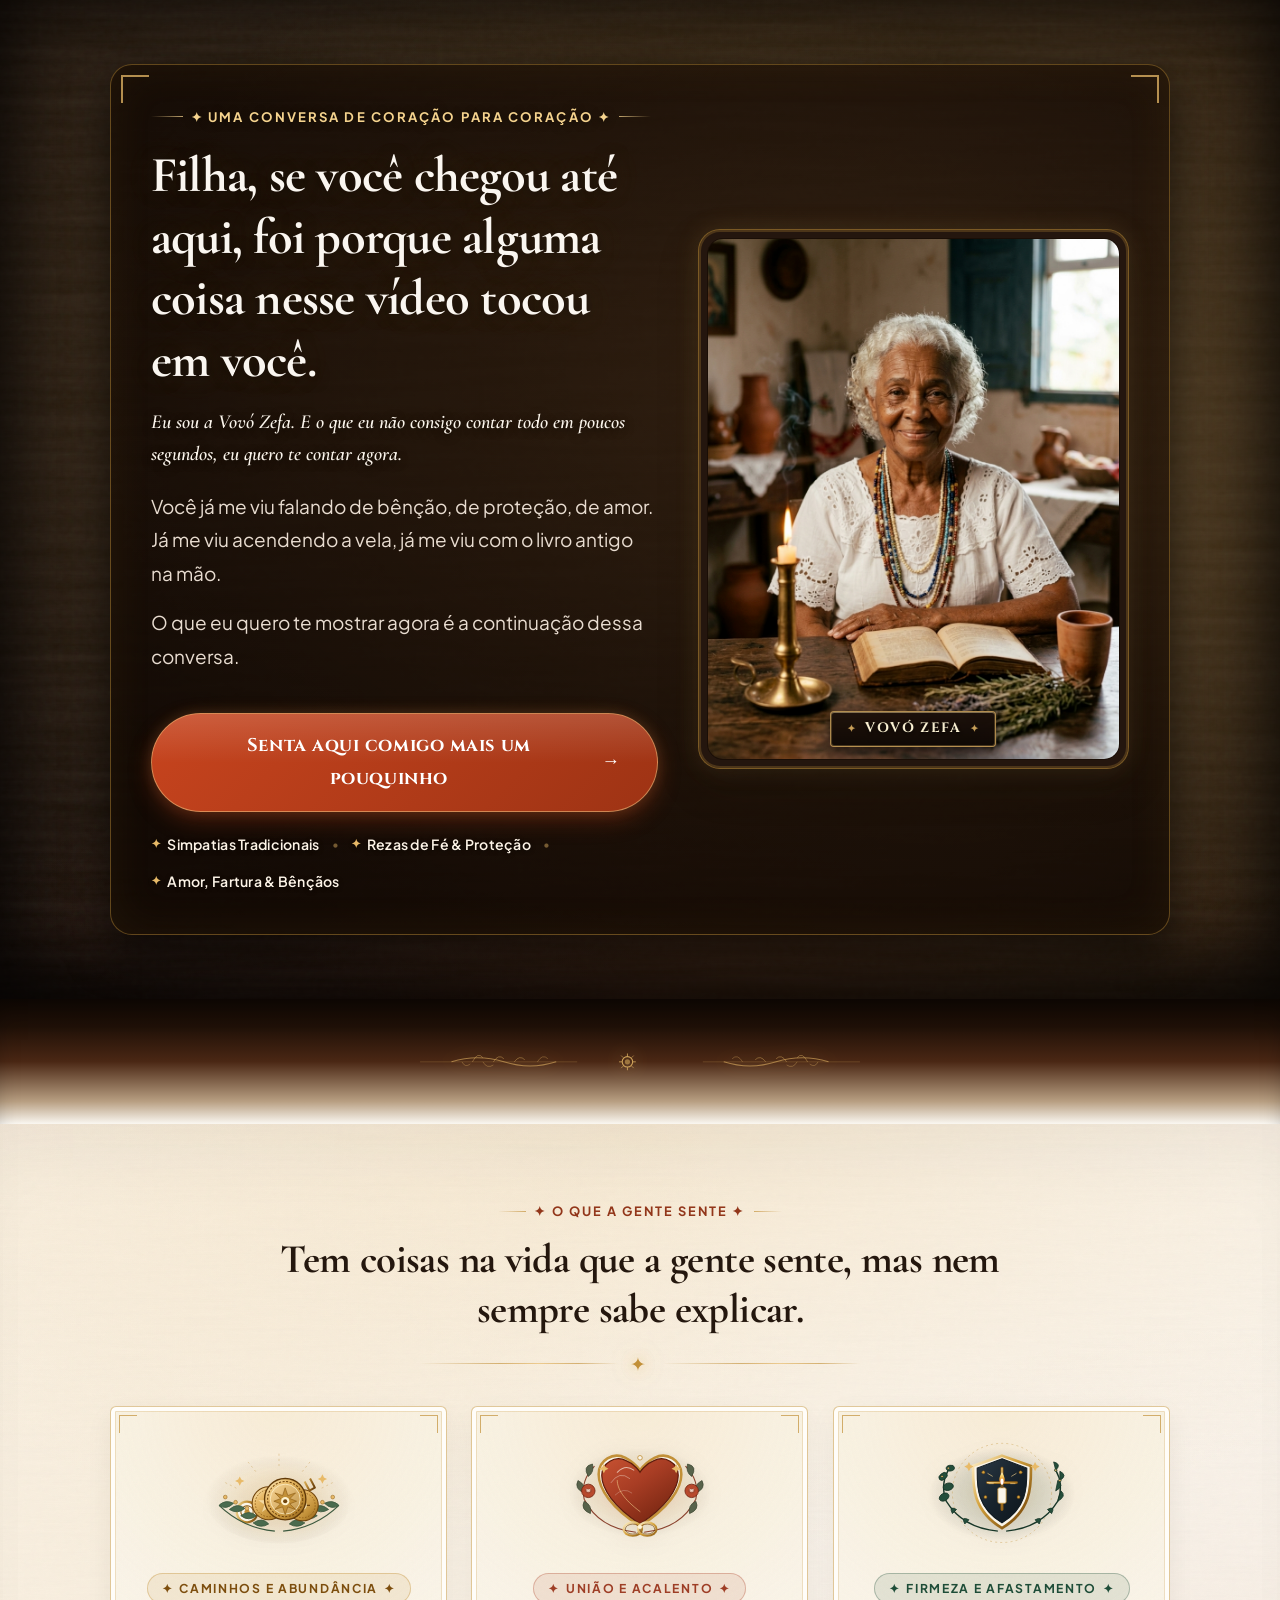
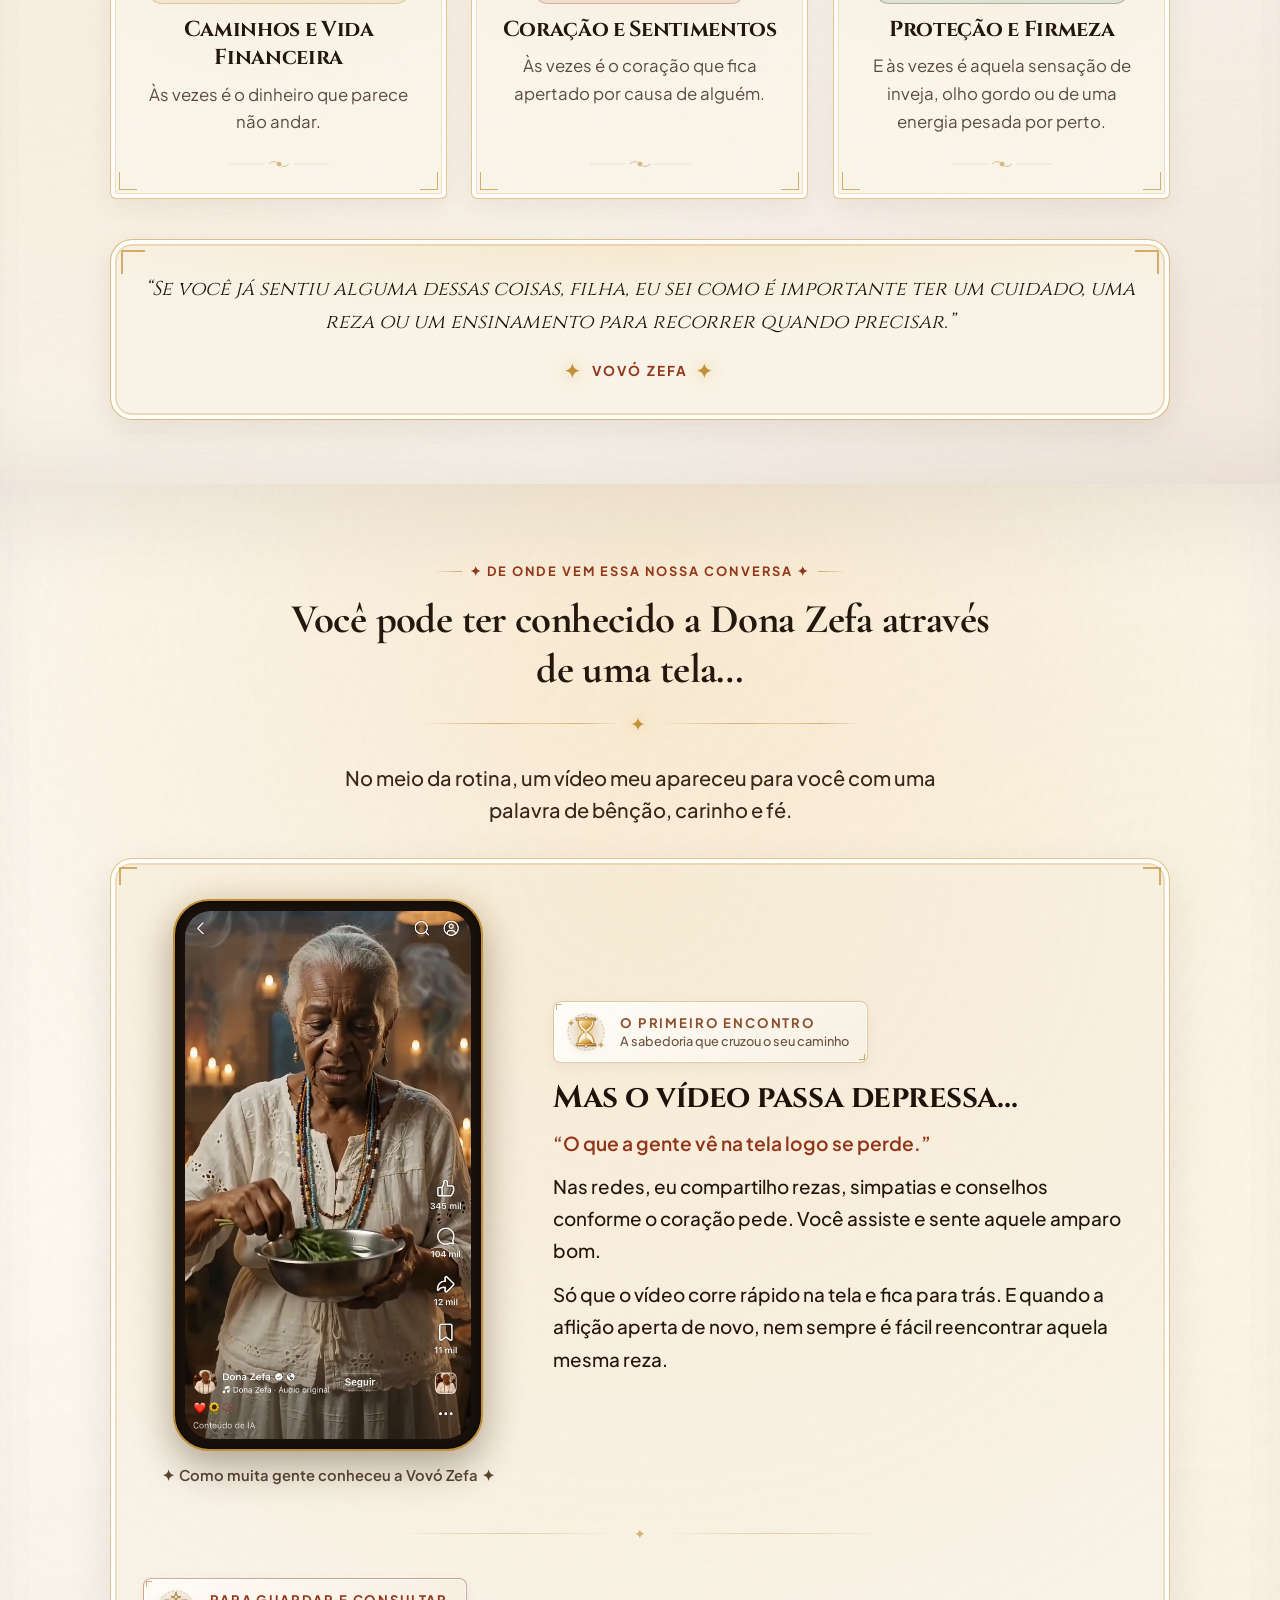
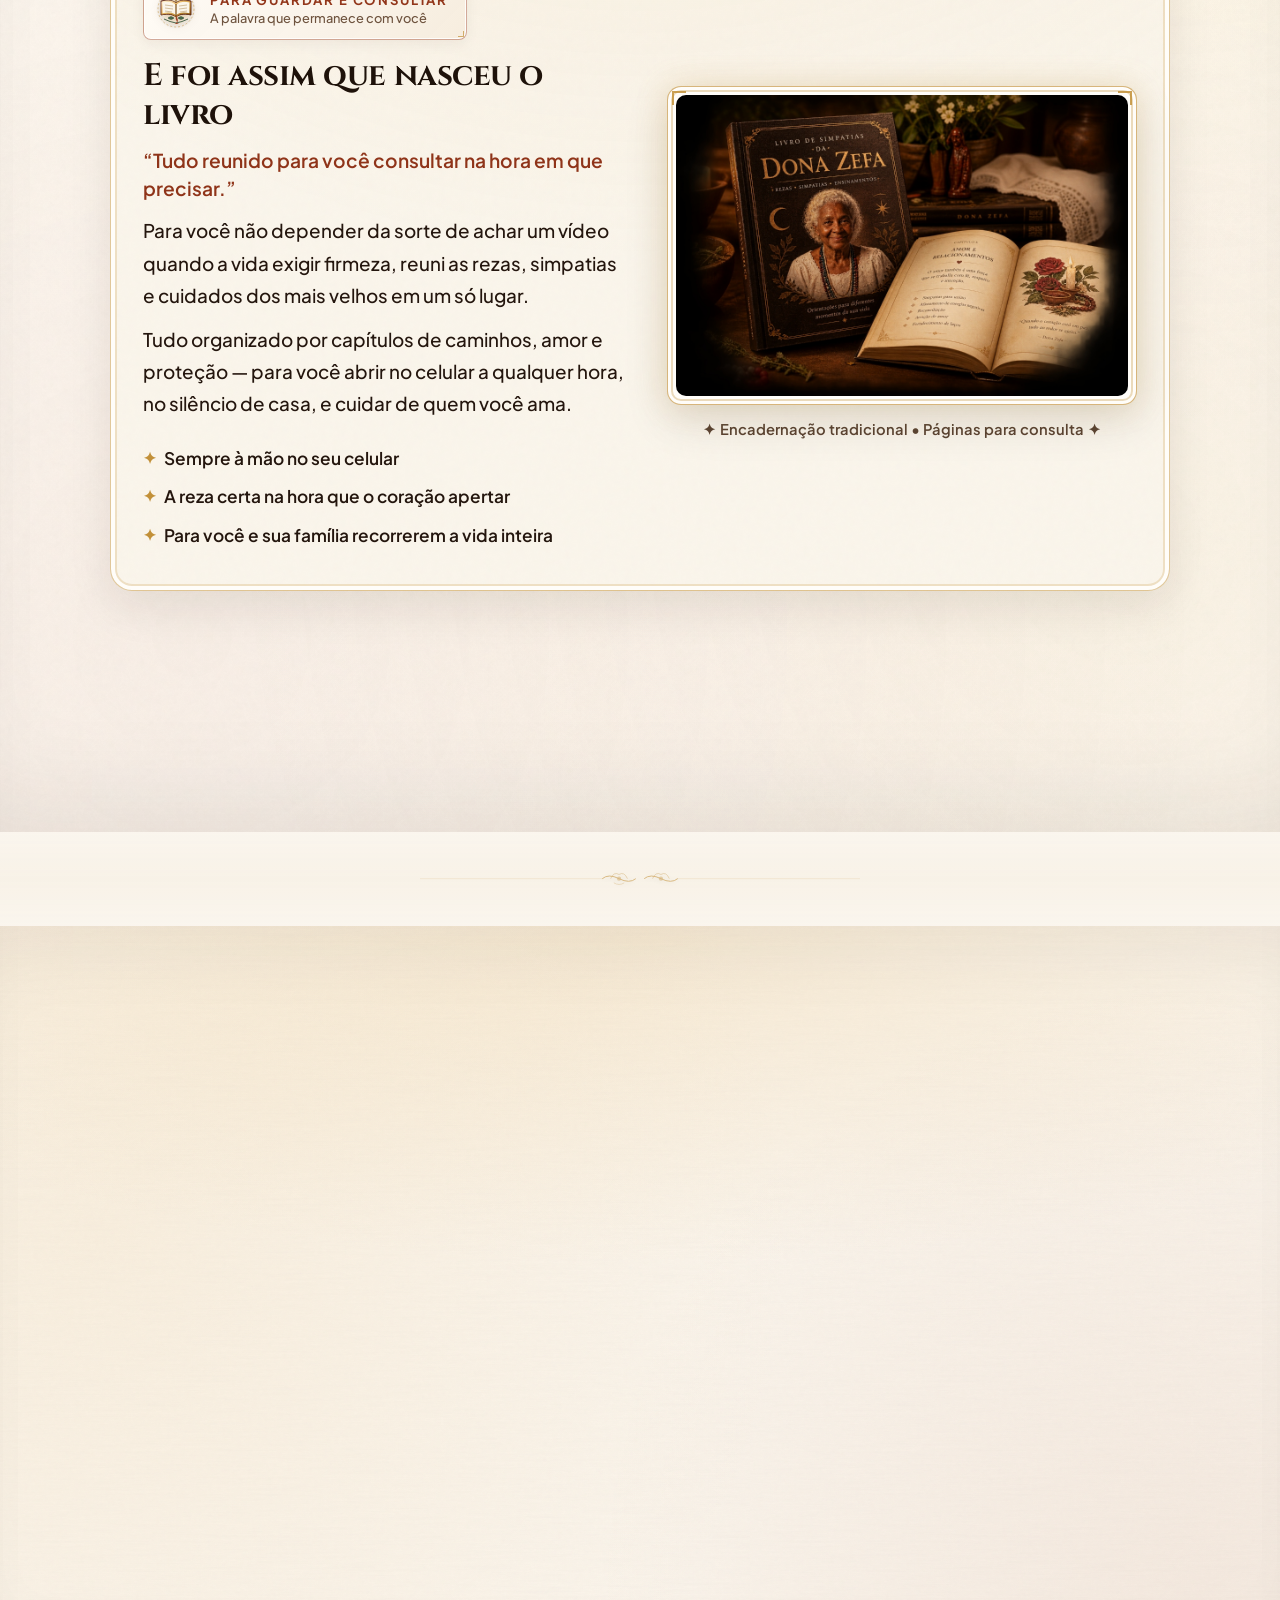
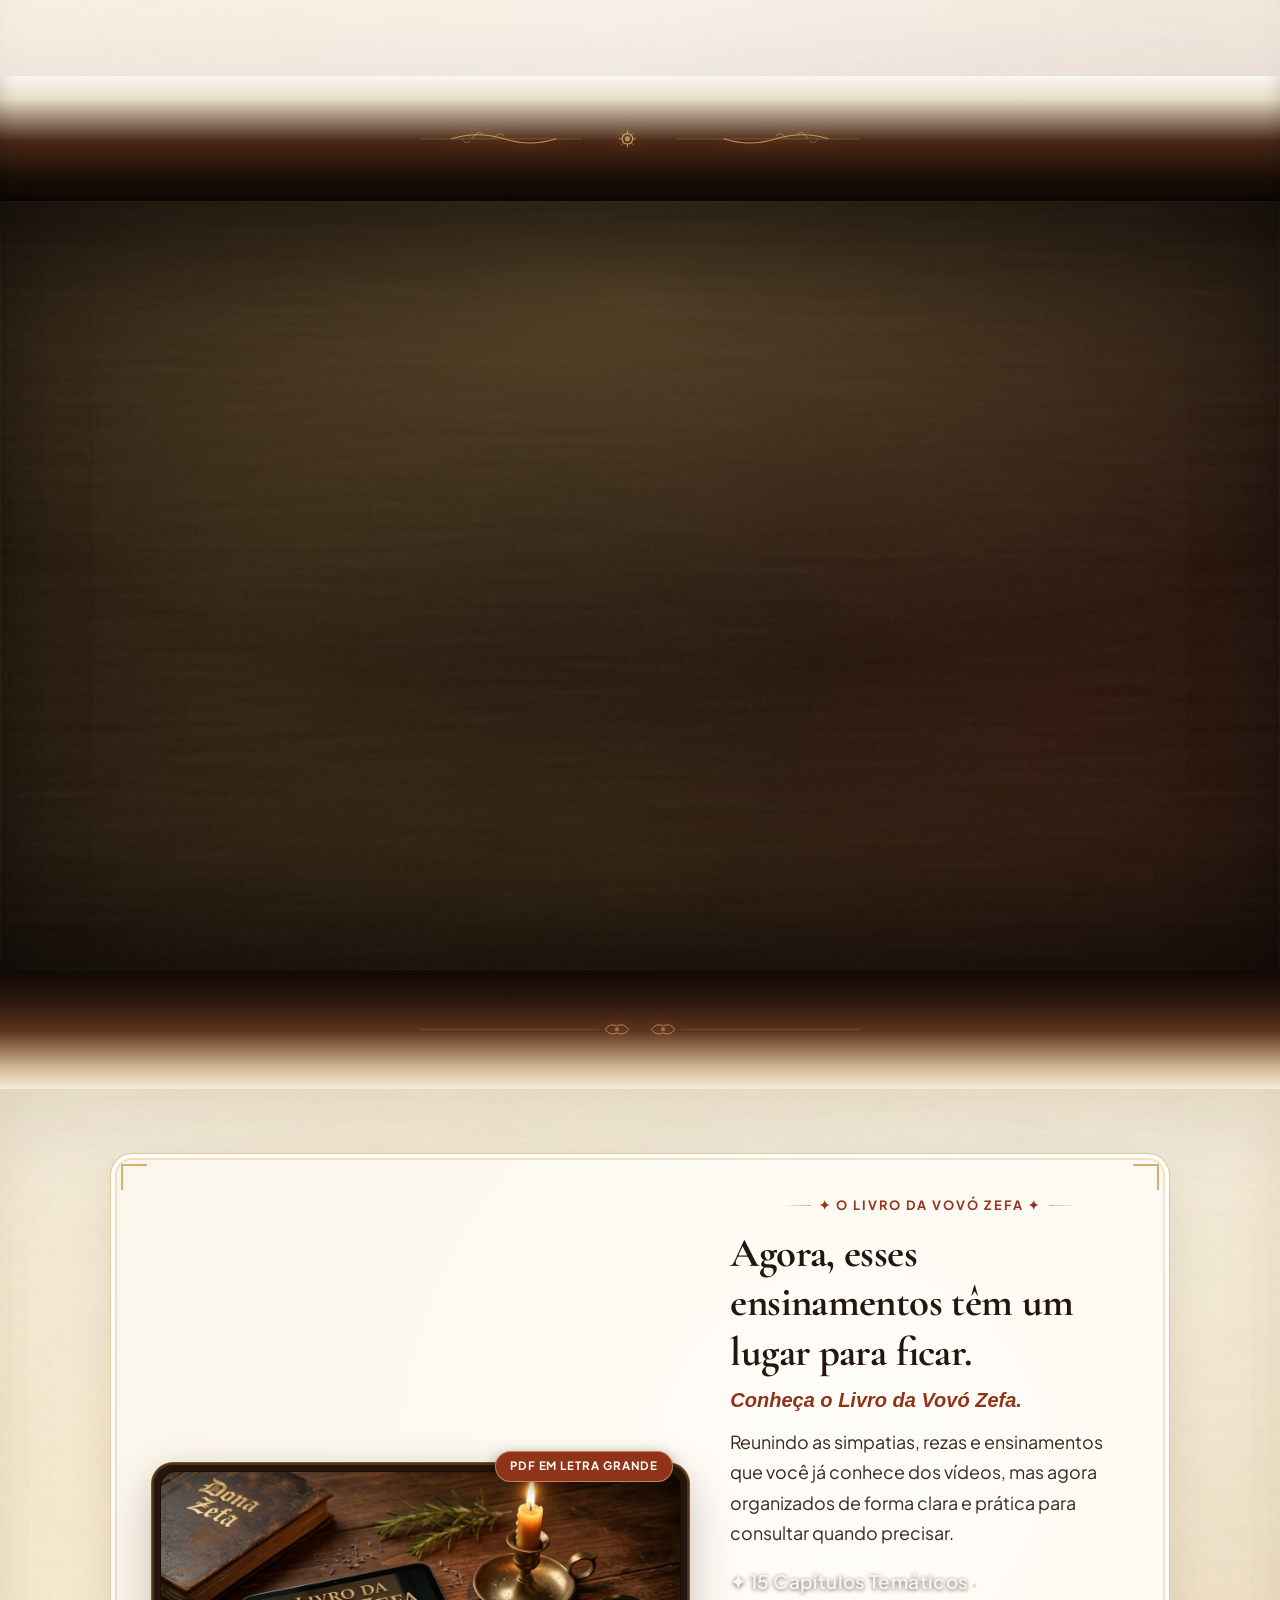
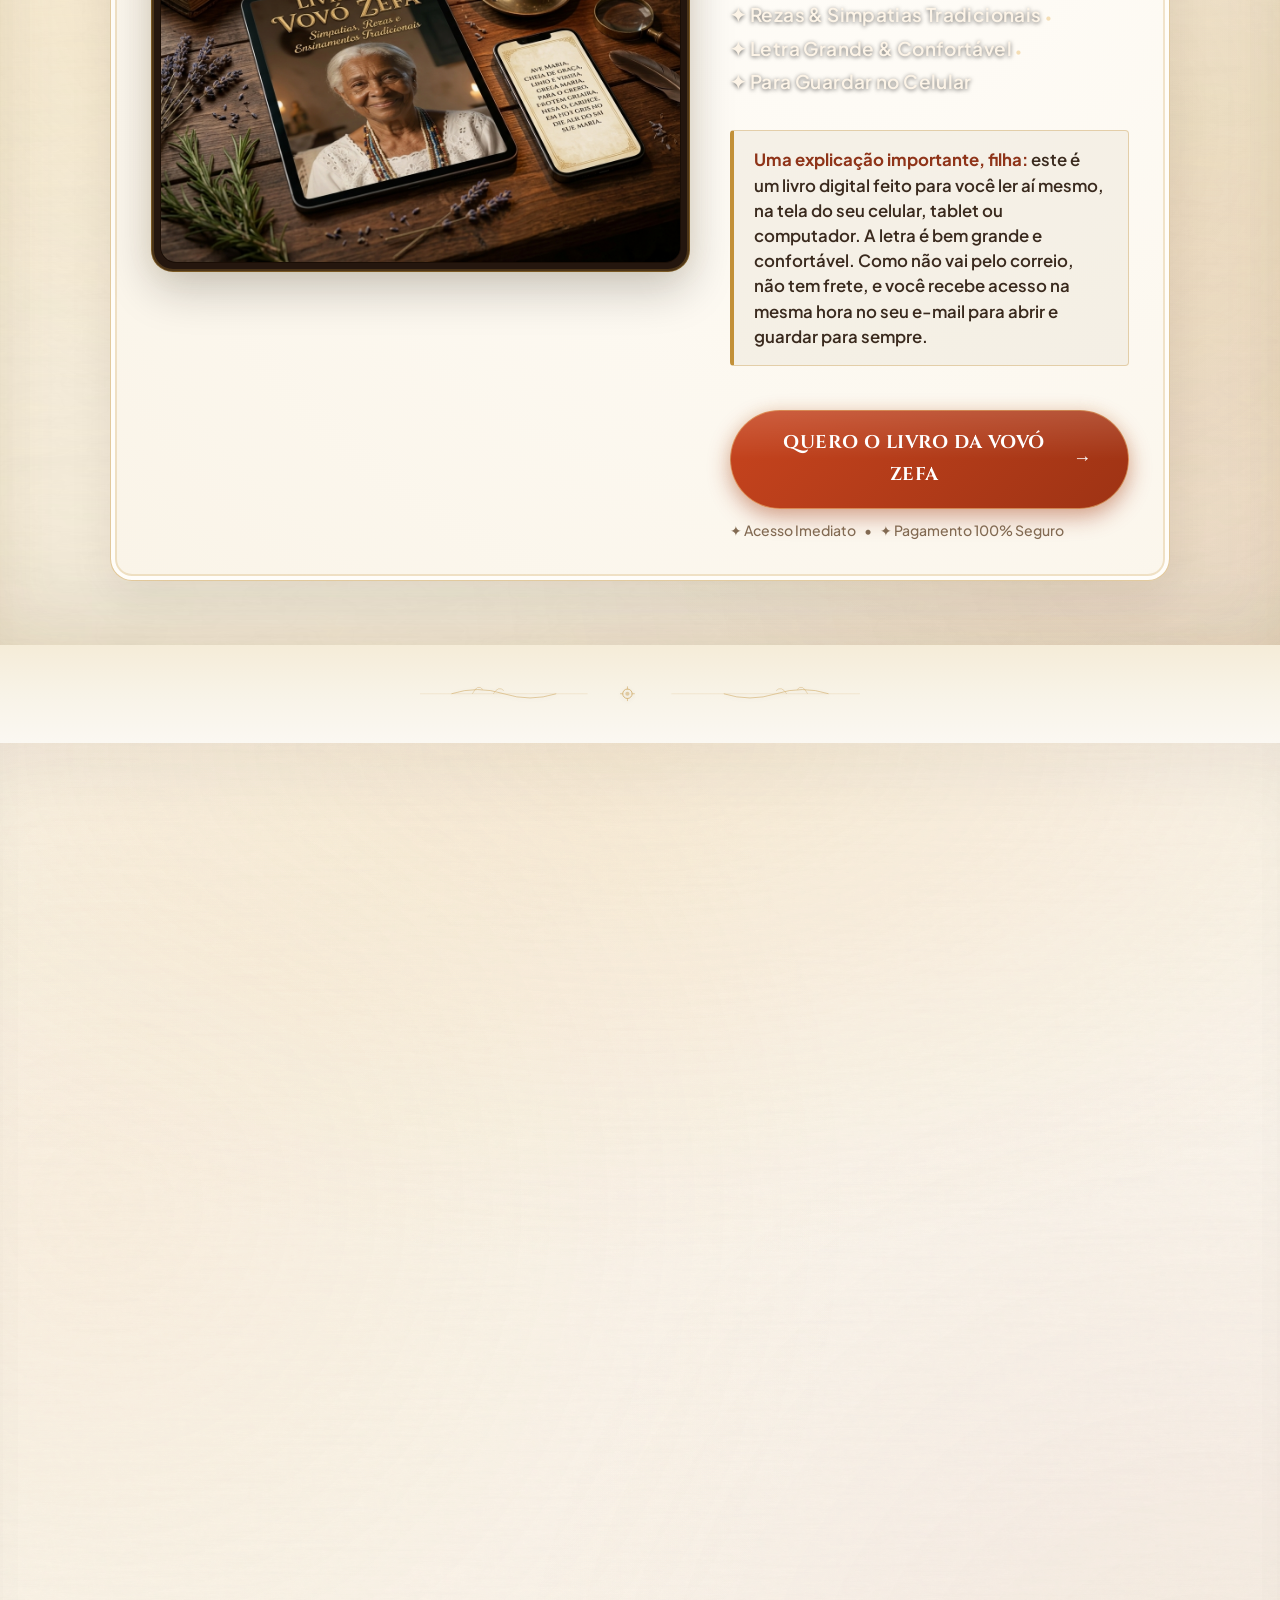
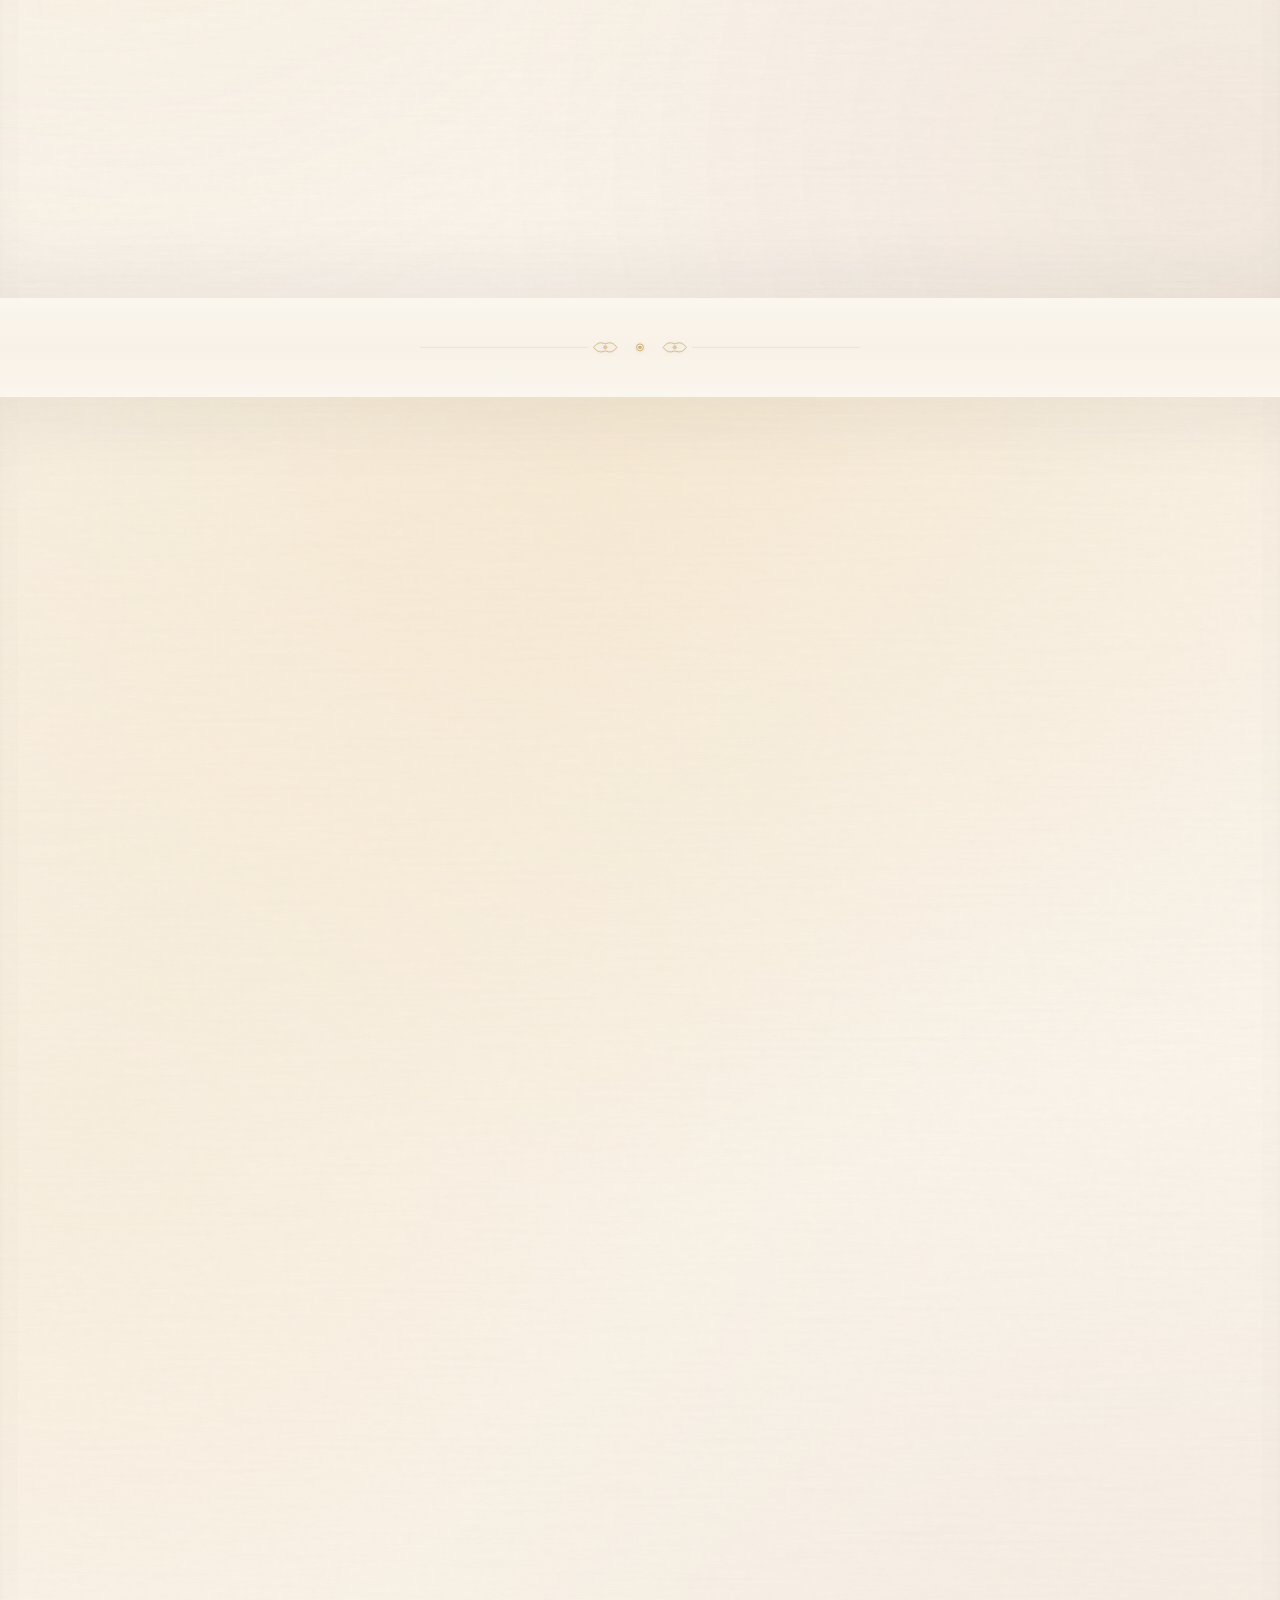
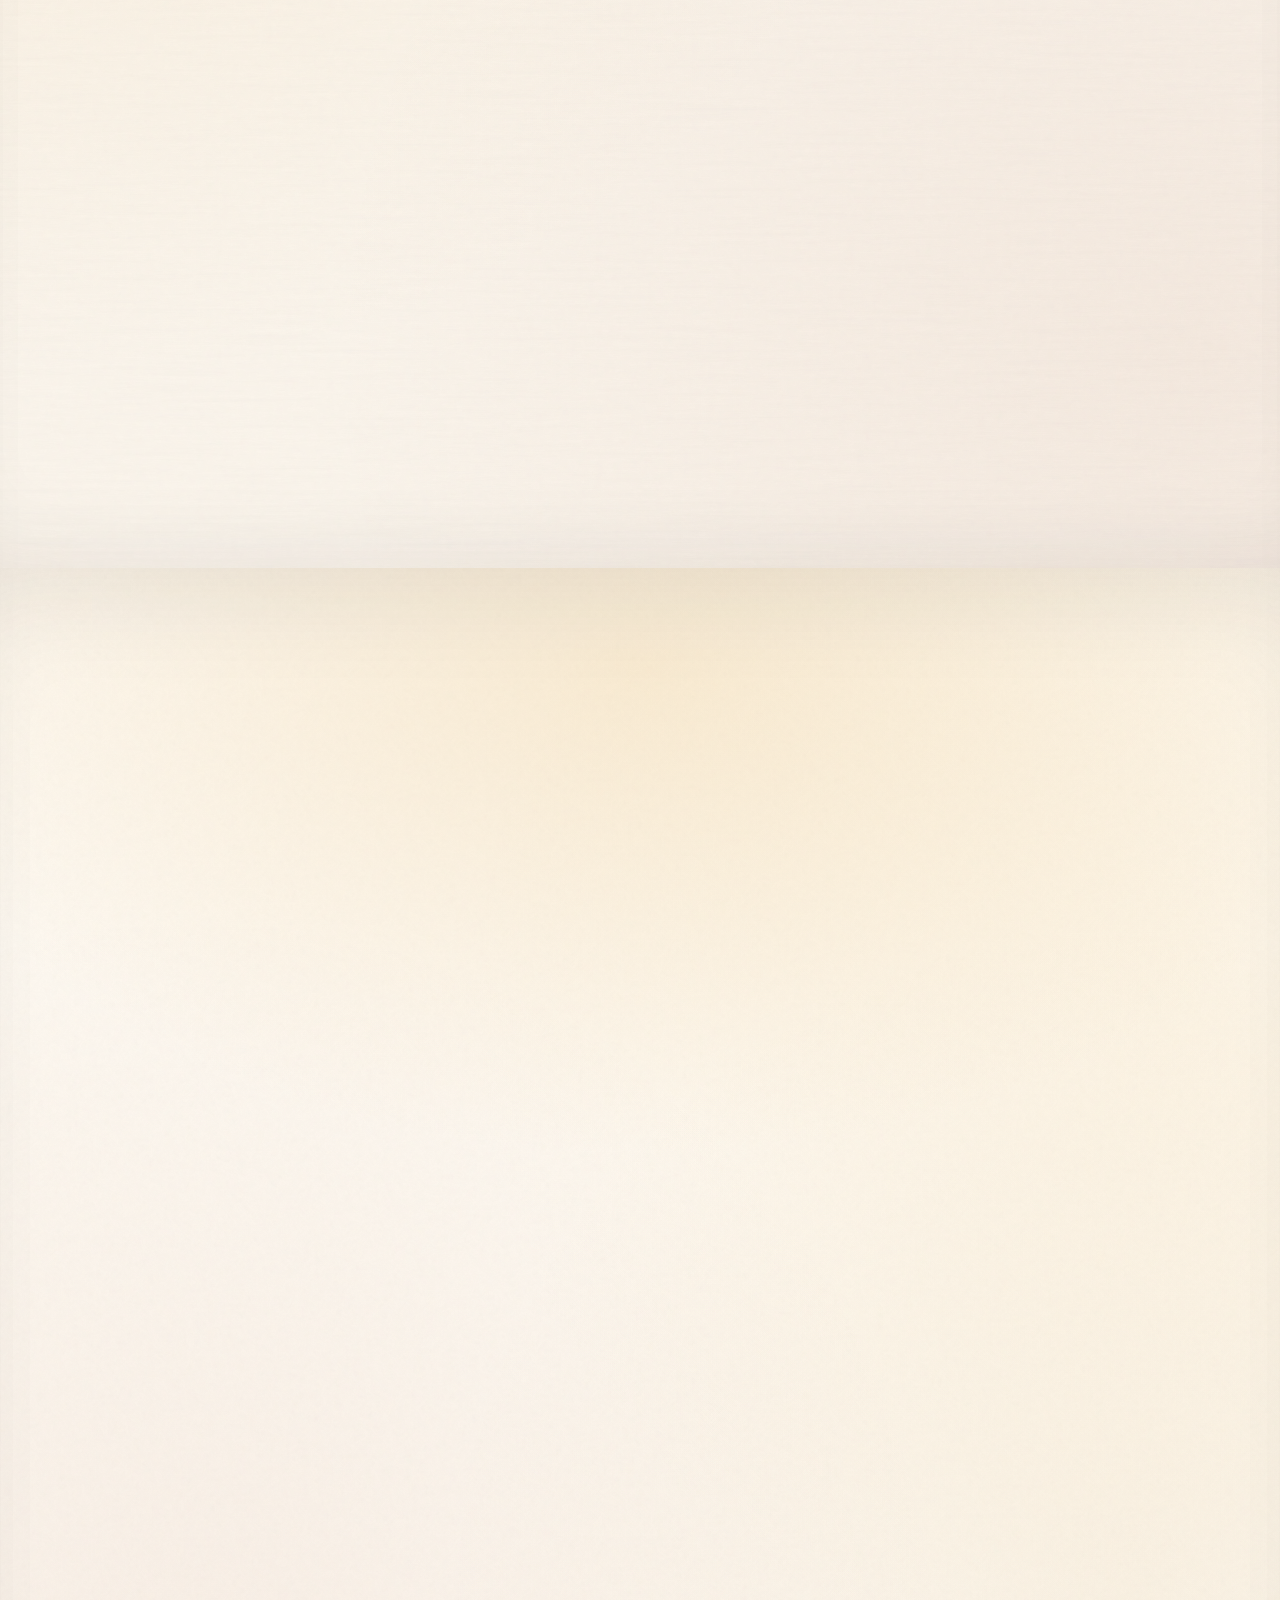
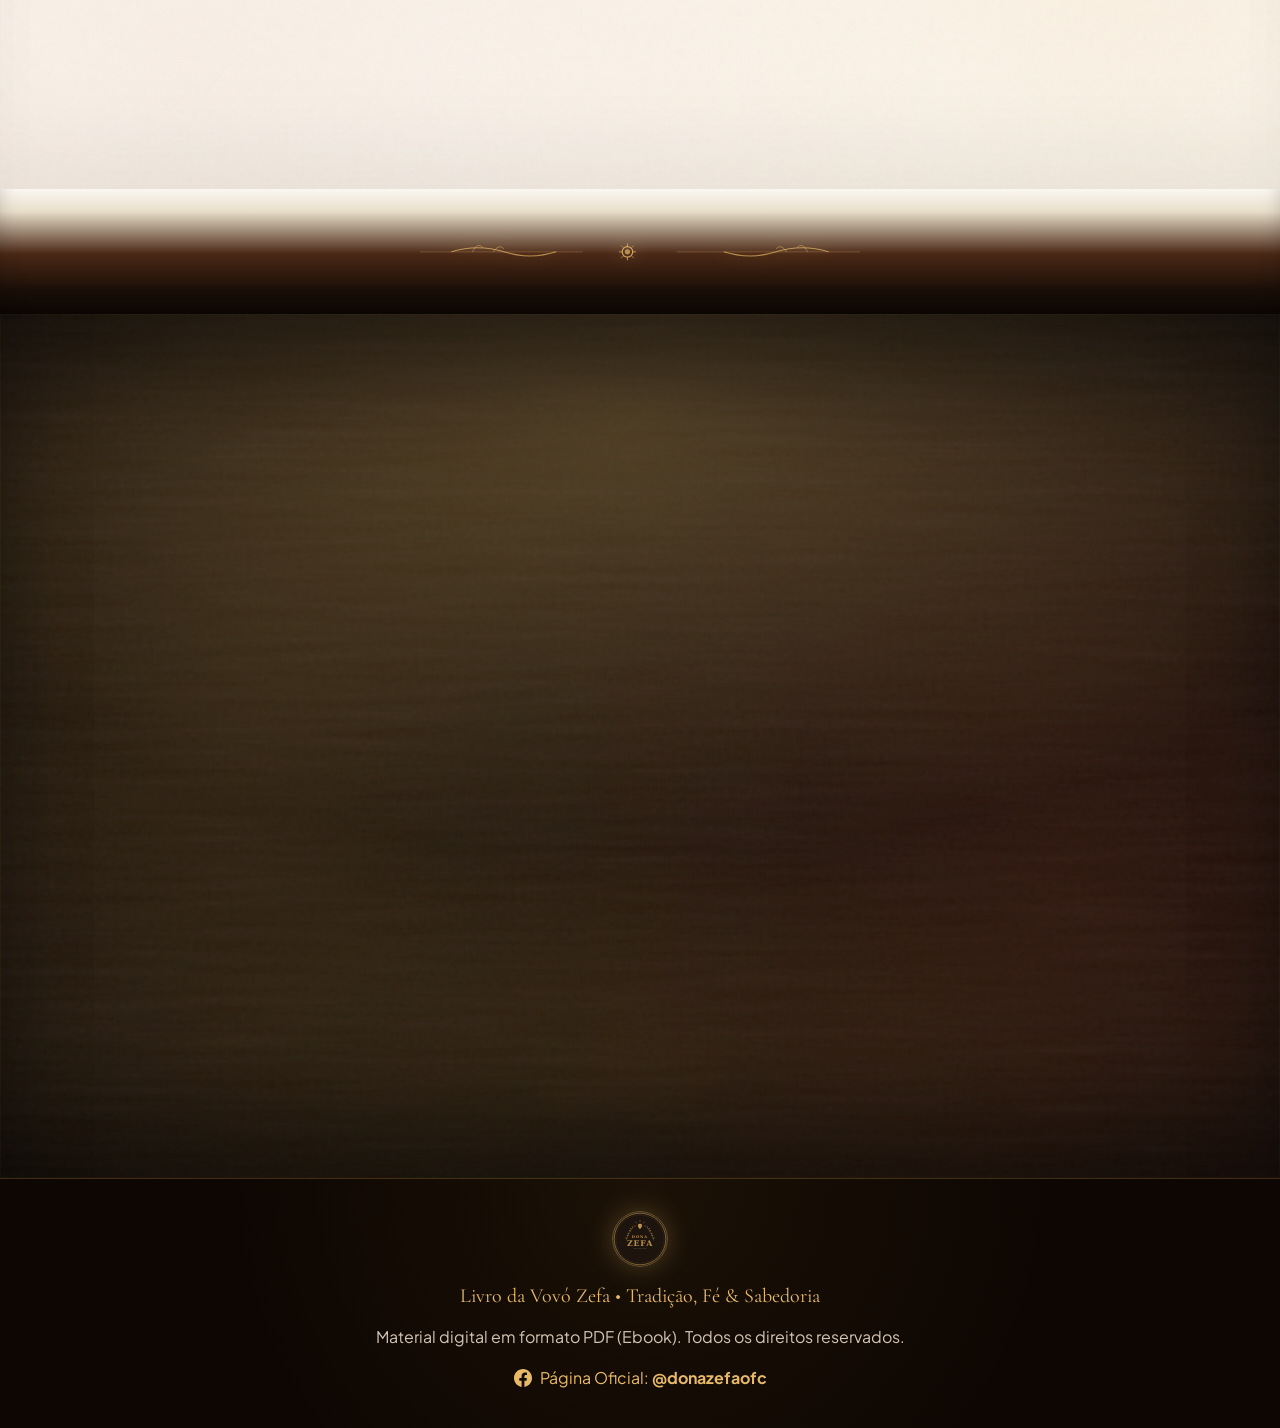
==== commit e78185a5: "Add religious emojis back and add Vovó Zefa blessing box" ====
--- a/index.html
+++ b/index.html
@@ -1210,6 +1210,7 @@
 
           <!-- Banner Nobre de Propósito -->
           <div class="offer-cause-banner">
+            <span class="cause-emojis" aria-hidden="true" style="font-size: 1.15rem; letter-spacing: 4px; display: block; margin-bottom: 6px;">🪘📿💛</span>
             <p class="cause-text">Um valor simbólico para abençoar a nossa casa e ajudar as crianças.</p>
           </div>
 
@@ -1237,6 +1238,14 @@
               <span>O seu livro guardado de forma segura <strong>no seu celular, para a vida toda</strong></span>
             </li>
           </ul>
+
+          <div class="offer-blessing-box">
+            <span class="offer-blessing-icon" aria-hidden="true">🕯️</span>
+            <div class="offer-blessing-content">
+              <strong>A Bênção da Vovó Zefa</strong>
+              <p>Cada um que comprar o livro terá o <strong>nome salvo e anotado para uma reza especial</strong> da Vovó, para ajudar naquilo que você está precisando.</p>
+            </div>
+          </div>
 
           <div style="margin-top: var(--space-6);">
             <!-- Link do Checkout da Kirvano -->
--- a/css/components.css
+++ b/css/components.css
@@ -1997,6 +1997,49 @@
   margin-top: -2px;
 }
 
+/* Nova Caixa de Bênção (Abaixo do Checklist) */
+.offer-blessing-box {
+  display: flex;
+  align-items: flex-start;
+  gap: 16px;
+  background: radial-gradient(circle at 10% 50%, rgba(194, 144, 56, 0.1) 0%, rgba(250, 245, 234, 0.6) 100%);
+  border-left: 3px solid #C29038;
+  border-radius: 4px;
+  padding: 16px 20px;
+  margin: var(--space-5) 0 var(--space-6);
+  text-align: left;
+}
+
+.offer-blessing-icon {
+  font-size: 1.6rem;
+  line-height: 1;
+  flex-shrink: 0;
+  filter: drop-shadow(0 2px 8px rgba(194, 144, 56, 0.4));
+}
+
+.offer-blessing-content strong {
+  display: block;
+  font-family: var(--font-display);
+  font-size: 1.1rem;
+  color: #8F3418;
+  margin-bottom: 4px;
+}
+
+.offer-blessing-content p {
+  font-size: 0.95rem;
+  color: #3D2D20;
+  line-height: 1.5;
+  margin: 0;
+}
+.offer-blessing-content p strong {
+  display: inline;
+  font-family: inherit;
+  font-size: inherit;
+  color: inherit;
+  margin: 0;
+  font-weight: 700;
+}
+
 .offer-guarantee-box {
   display: flex;
   align-items: center;
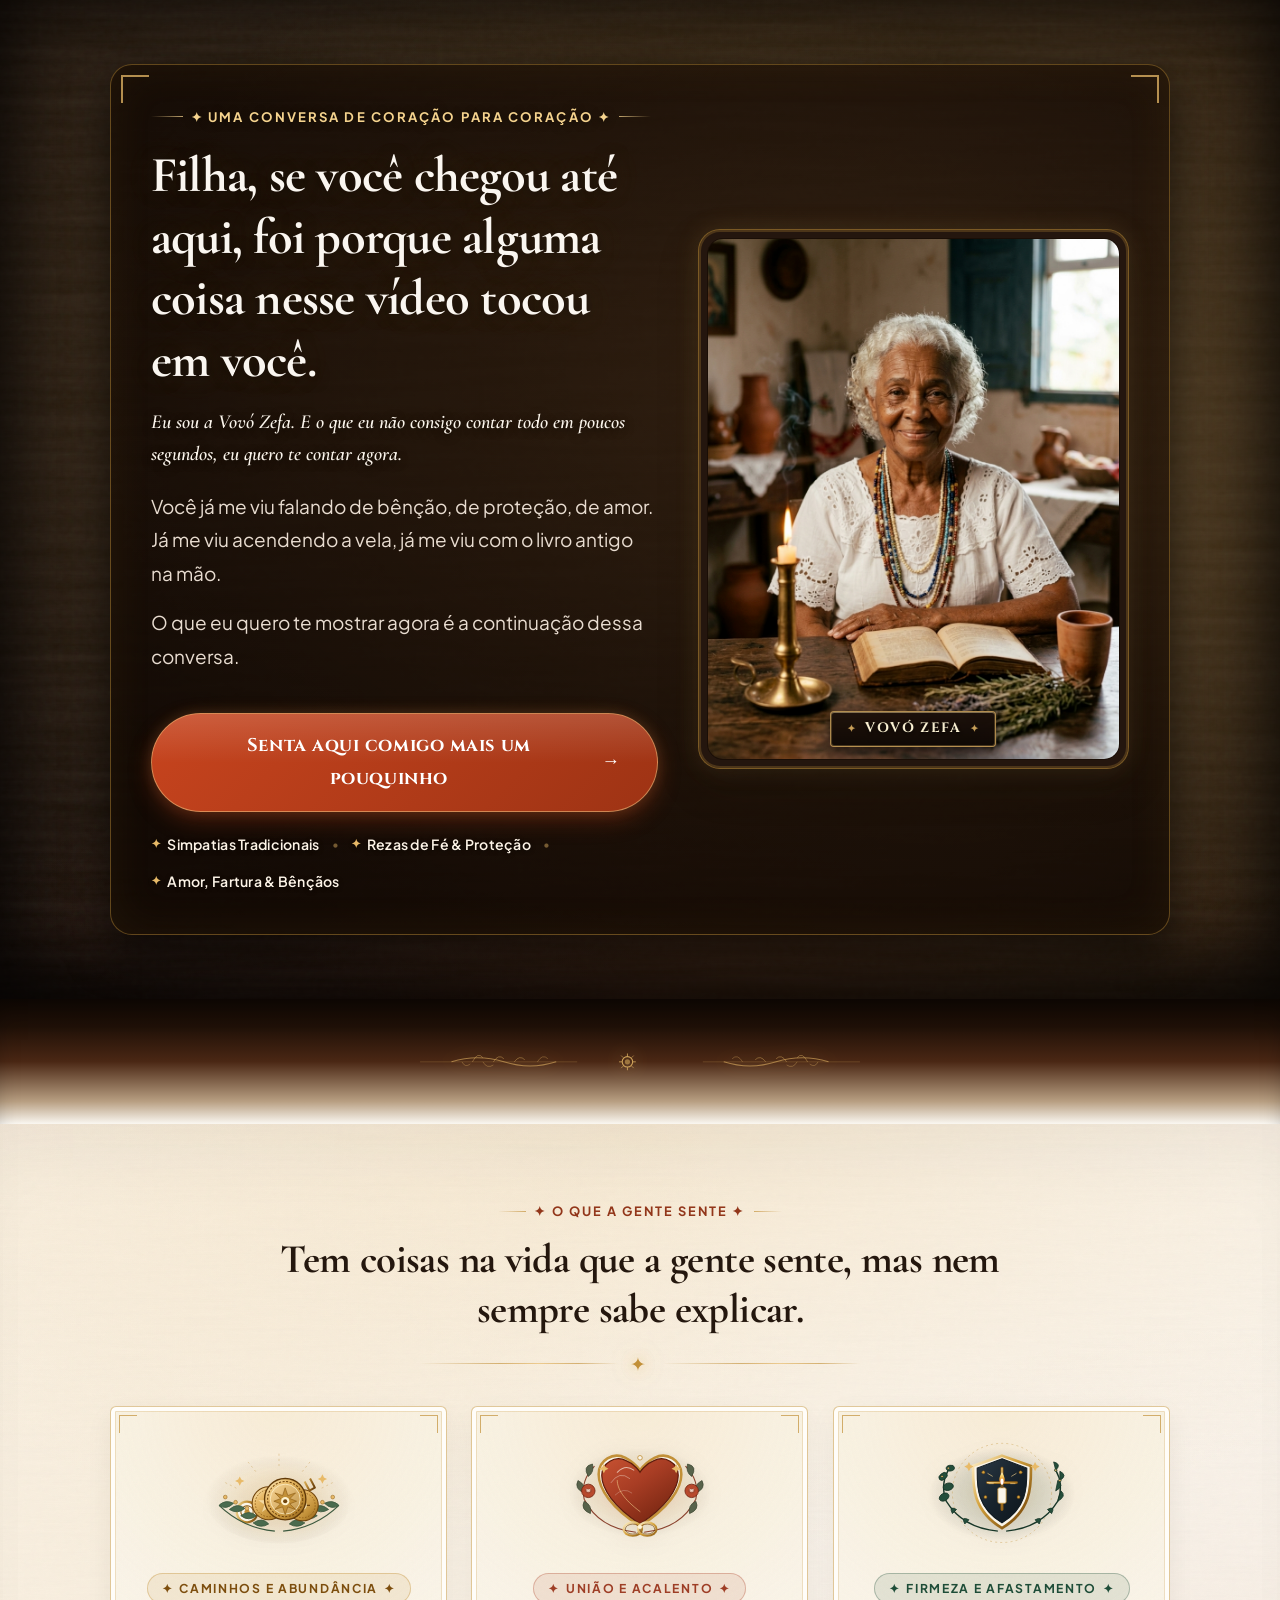
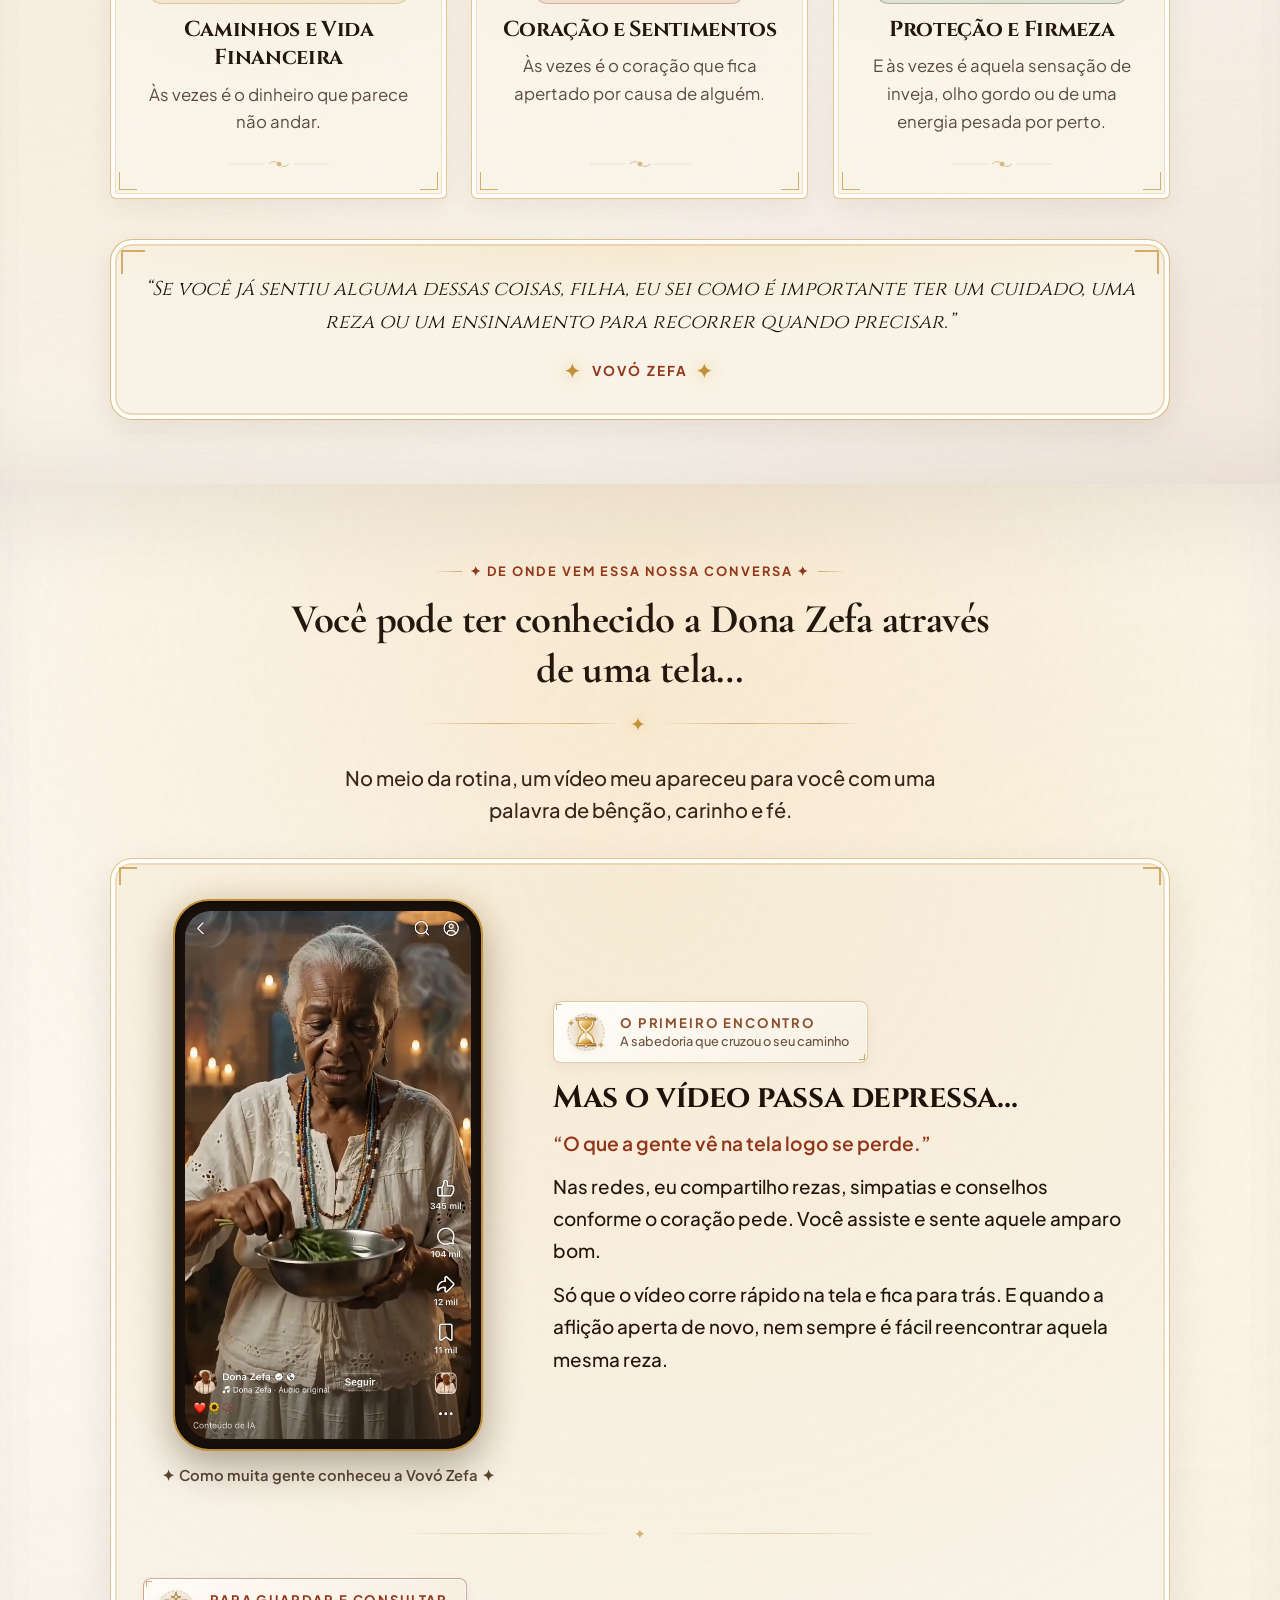
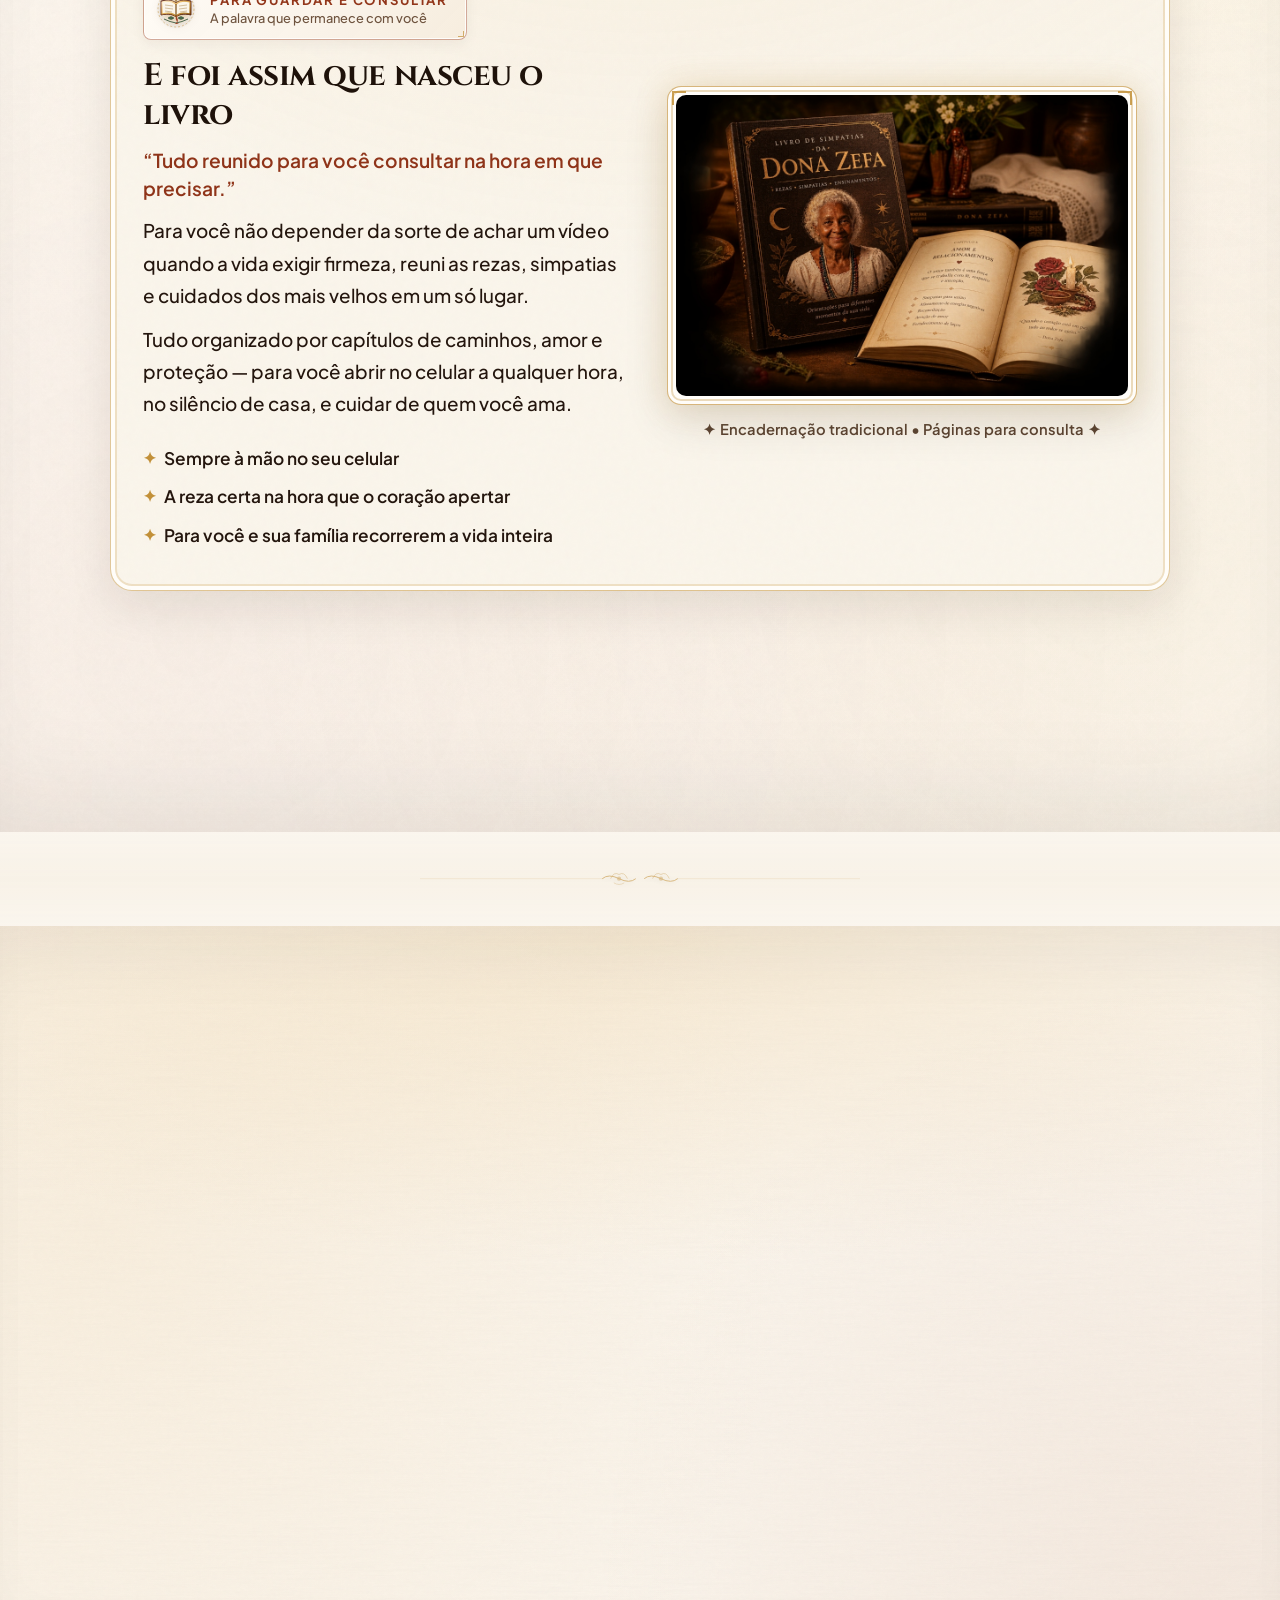
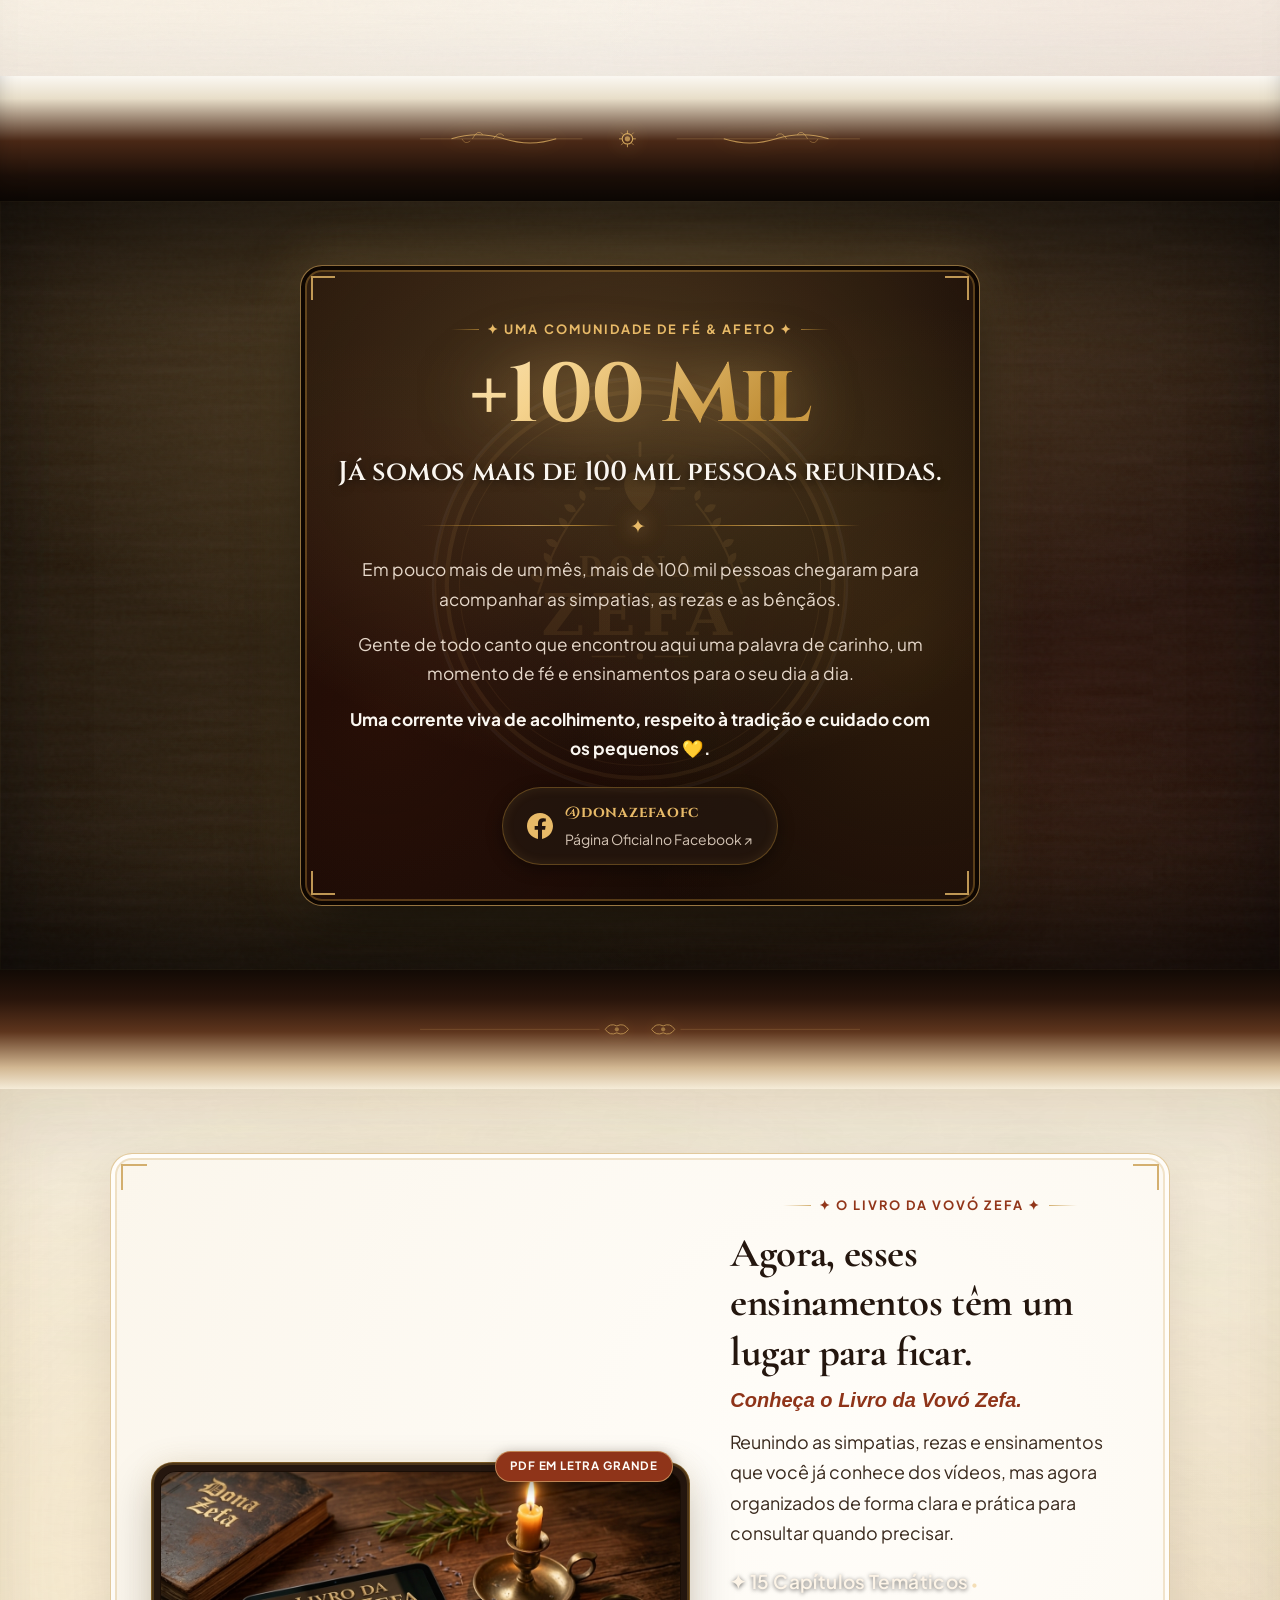
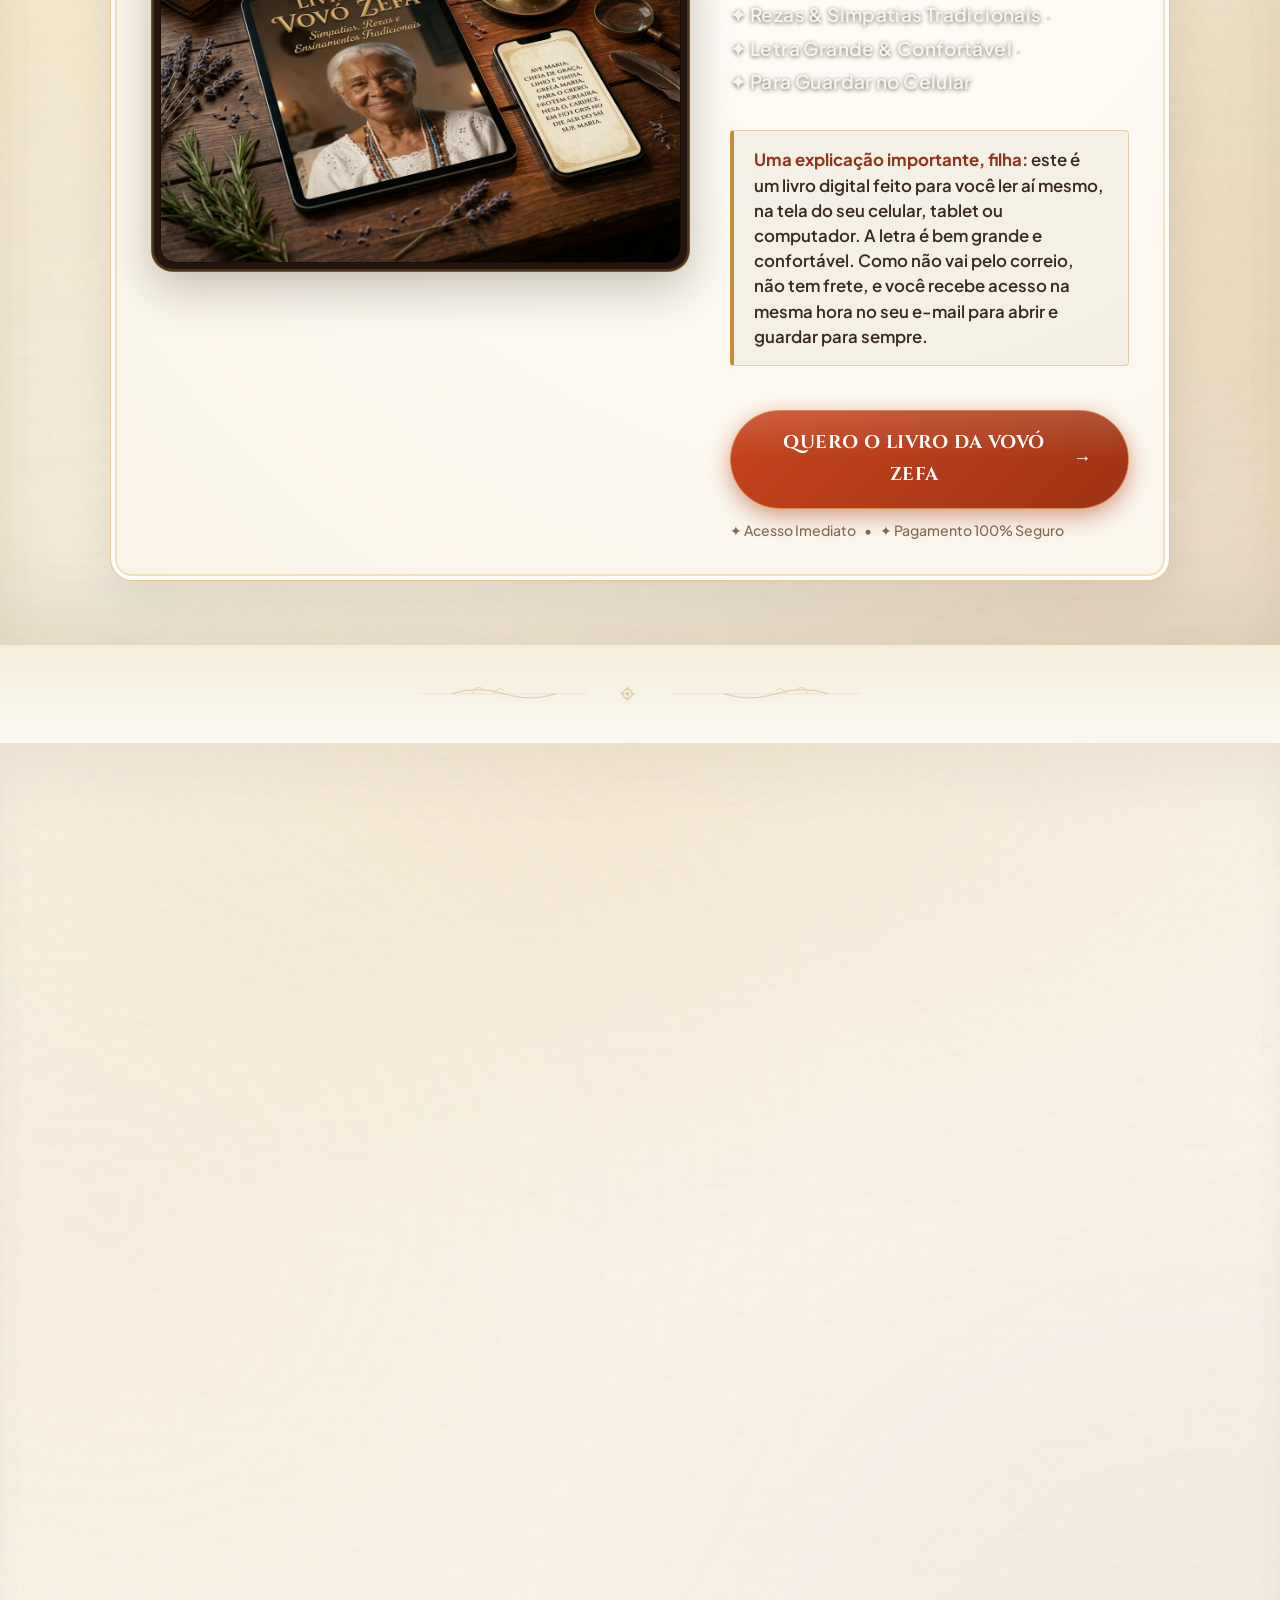
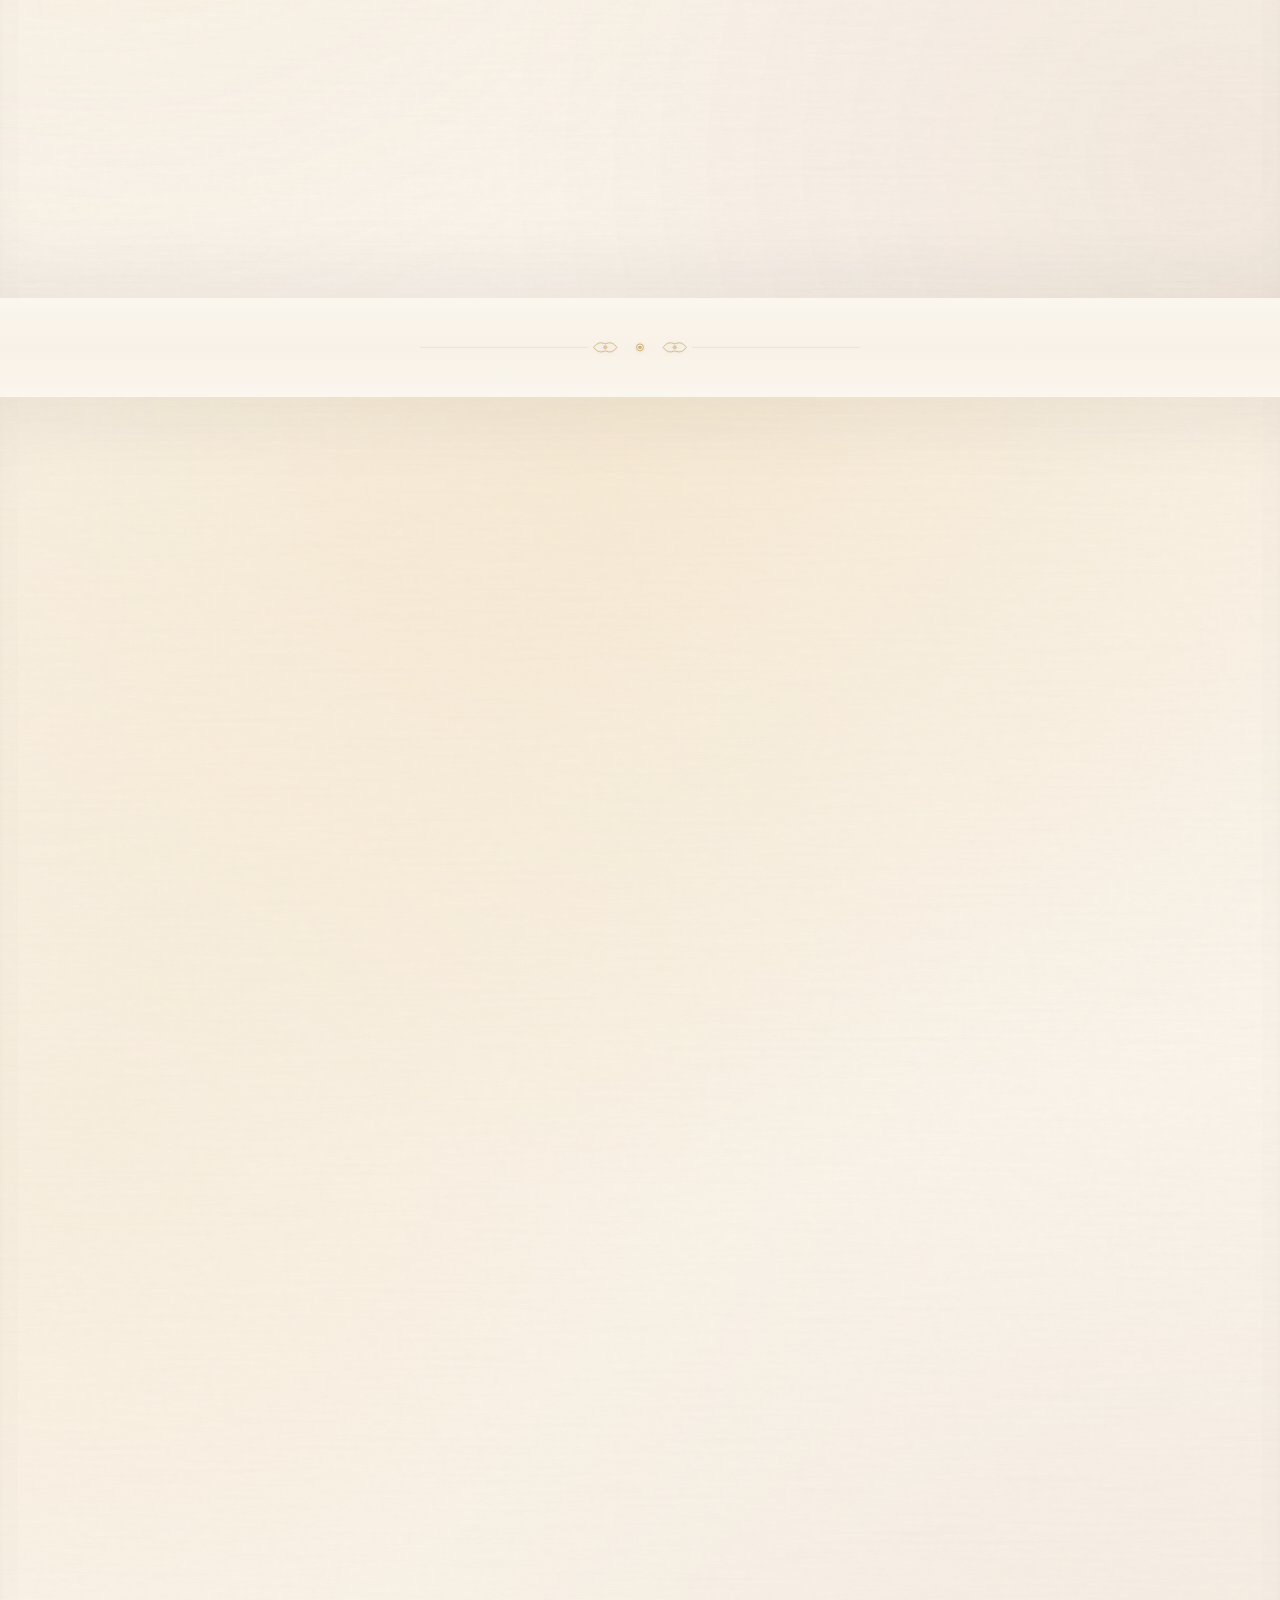
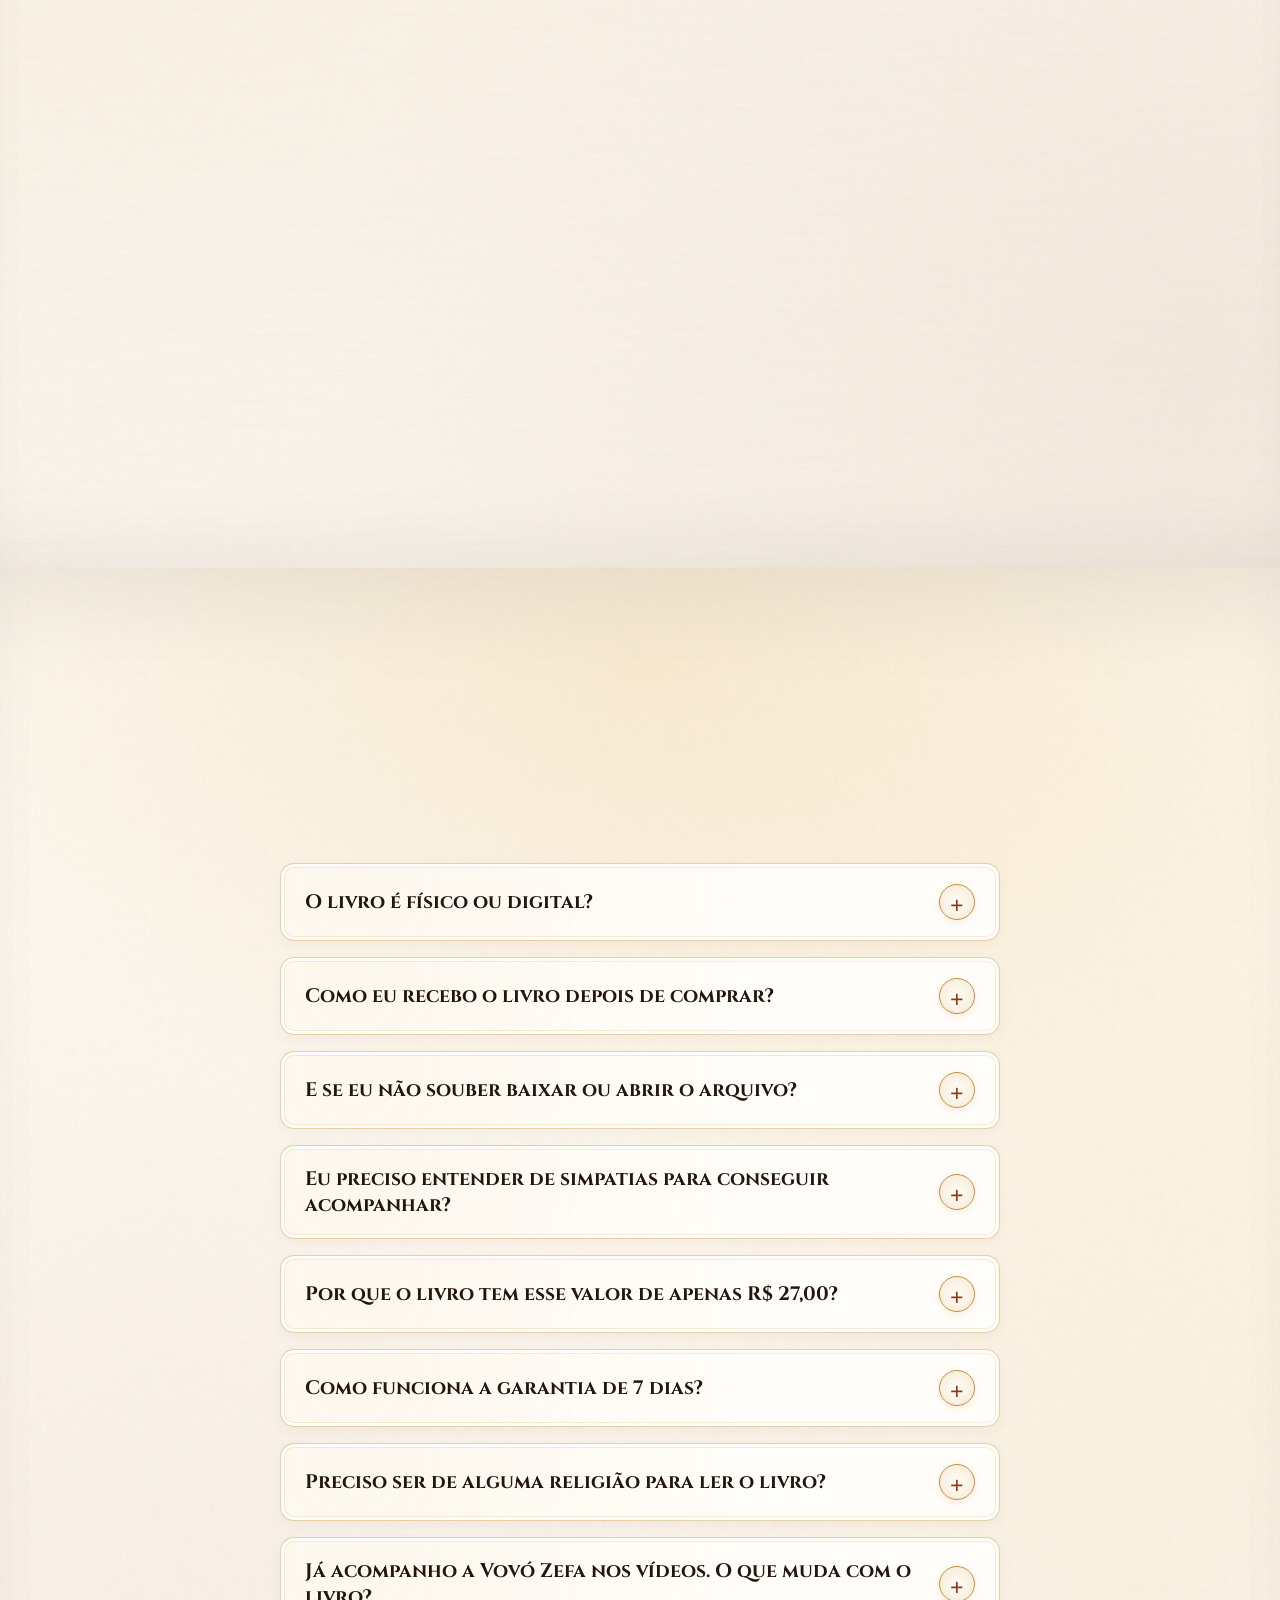
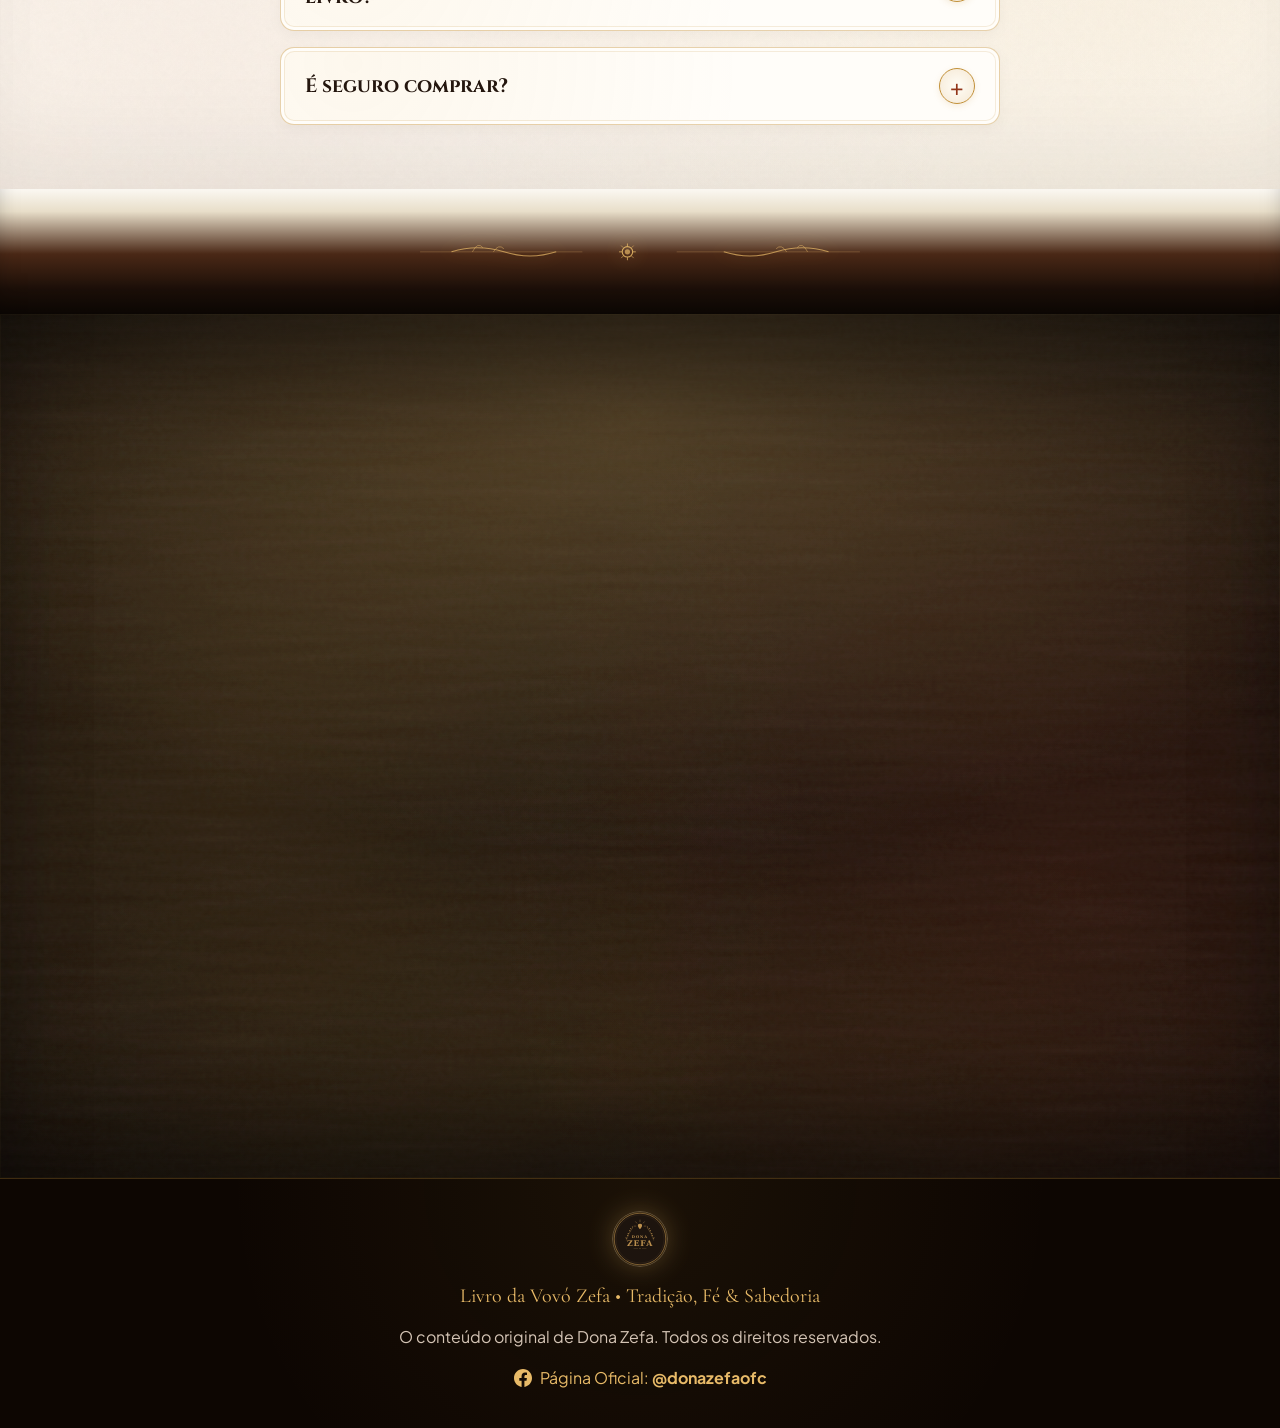
==== commit 2d6eb0d1: "Final cleanup of emojis and tech references in Section 13 and Footer" ====
--- a/index.html
+++ b/index.html
@@ -1476,20 +1476,17 @@
           <div style="margin-top: var(--space-6);">
             <a href="https://pay.kirvano.com/1bcdc3c6-d3d2-481b-96c5-5fd38f0437ee" class="btn btn-primary btn-hero btn-checkout" id="cta-final" style="width: 100%; max-width: 440px;">
               <span>QUERO O LIVRO DA VOVÓ ZEFA</span>
-              <span aria-hidden="true">→</span>
             </a>
             
             <div class="btn-microcopy" style="margin-top: var(--space-3); color: rgba(232, 186, 104, 0.85);">
               <div class="btn-microcopy-row">
-                <svg viewBox="0 0 20 20" fill="currentColor" aria-hidden="true" style="width: 16px; height: 16px; color: var(--color-gold-bright);">
-                  <path fill-rule="evenodd" d="M10 1a4.5 4.5 0 00-4.5 4.5V9H5a2 2 0 00-2 2v6a2 2 0 002 2h10a2 2 0 002-2v-6a2 2 0 00-2-2h-.5V5.5A4.5 4.5 0 0010 1zm3 8V5.5a3 3 0 10-6 0V9h6z" clip-rule="evenodd" />
-                </svg>
-                <span><strong>Pagamento 100% seguro</strong> processado pela Kirvano</span>
+                <span style="color: var(--color-gold-bright);">✦</span>
+                <span>Sua contribuição é <strong>100% segura e protegida</strong> pela Kirvano</span>
               </div>
               <div class="btn-microcopy-row" style="font-size: 0.82rem; color: rgba(232, 186, 104, 0.70);">
-                <span>⚡ Acesso imediato no e-mail</span>
+                <span>Acesso imediato no celular</span>
                 <span>•</span>
-                <span>🛡️ 7 dias de garantia incondicional</span>
+                <span>O nosso Amparo de 7 dias</span>
               </div>
             </div>
           </div>
@@ -1523,7 +1520,7 @@
         Livro da Vovó Zefa • Tradição, Fé &amp; Sabedoria
       </p>
       <p style="margin-bottom: var(--space-3); font-size: var(--font-size-small); color: var(--color-text-muted-on-dark);">
-        Material digital em formato PDF (Ebook). Todos os direitos reservados.
+        O conteúdo original de Dona Zefa. Todos os direitos reservados.
       </p>
       <p style="margin-bottom: 0;">
         <a href="https://www.facebook.com/donazefaofc/?locale=pt_BR" target="_blank" rel="noopener noreferrer" style="color: var(--color-gold-bright); text-decoration: none; font-size: var(--font-size-small); display: inline-flex; align-items: center; justify-content: center; gap: 8px;">
@@ -1541,11 +1538,8 @@
   <aside class="sticky-cta-bar" id="sticky-cta-bar" aria-label="Compra rápida do Livro da Vovó Zefa" aria-hidden="true">
     <div class="sticky-cta-container">
       <div class="sticky-cta-info">
-        <div class="sticky-cta-badge" aria-hidden="true">
-          <svg viewBox="0 0 24 24" fill="none" stroke="currentColor" stroke-width="2" stroke-linecap="round" stroke-linejoin="round" width="20" height="20">
-            <path d="M4 19.5A2.5 2.5 0 0 1 6.5 17H20"/>
-            <path d="M6.5 2H20v20H6.5A2.5 2.5 0 0 1 4 19.5v-15A2.5 2.5 0 0 1 6.5 2z"/>
-          </svg>
+        <div class="sticky-cta-badge" aria-hidden="true" style="font-size: 1.2rem; color: var(--color-gold-bright); display: flex; align-items: center; justify-content: center;">
+          ✦
         </div>
         <div class="sticky-cta-text">
           <div class="sticky-cta-title">Livro da Vovó Zefa</div>
@@ -1555,7 +1549,6 @@
       <div class="sticky-cta-action">
         <a href="https://pay.kirvano.com/1bcdc3c6-d3d2-481b-96c5-5fd38f0437ee" class="btn btn-primary btn-sticky btn-checkout" id="cta-sticky">
           <span>QUERO O LIVRO</span>
-          <span aria-hidden="true">→</span>
         </a>
       </div>
     </div>
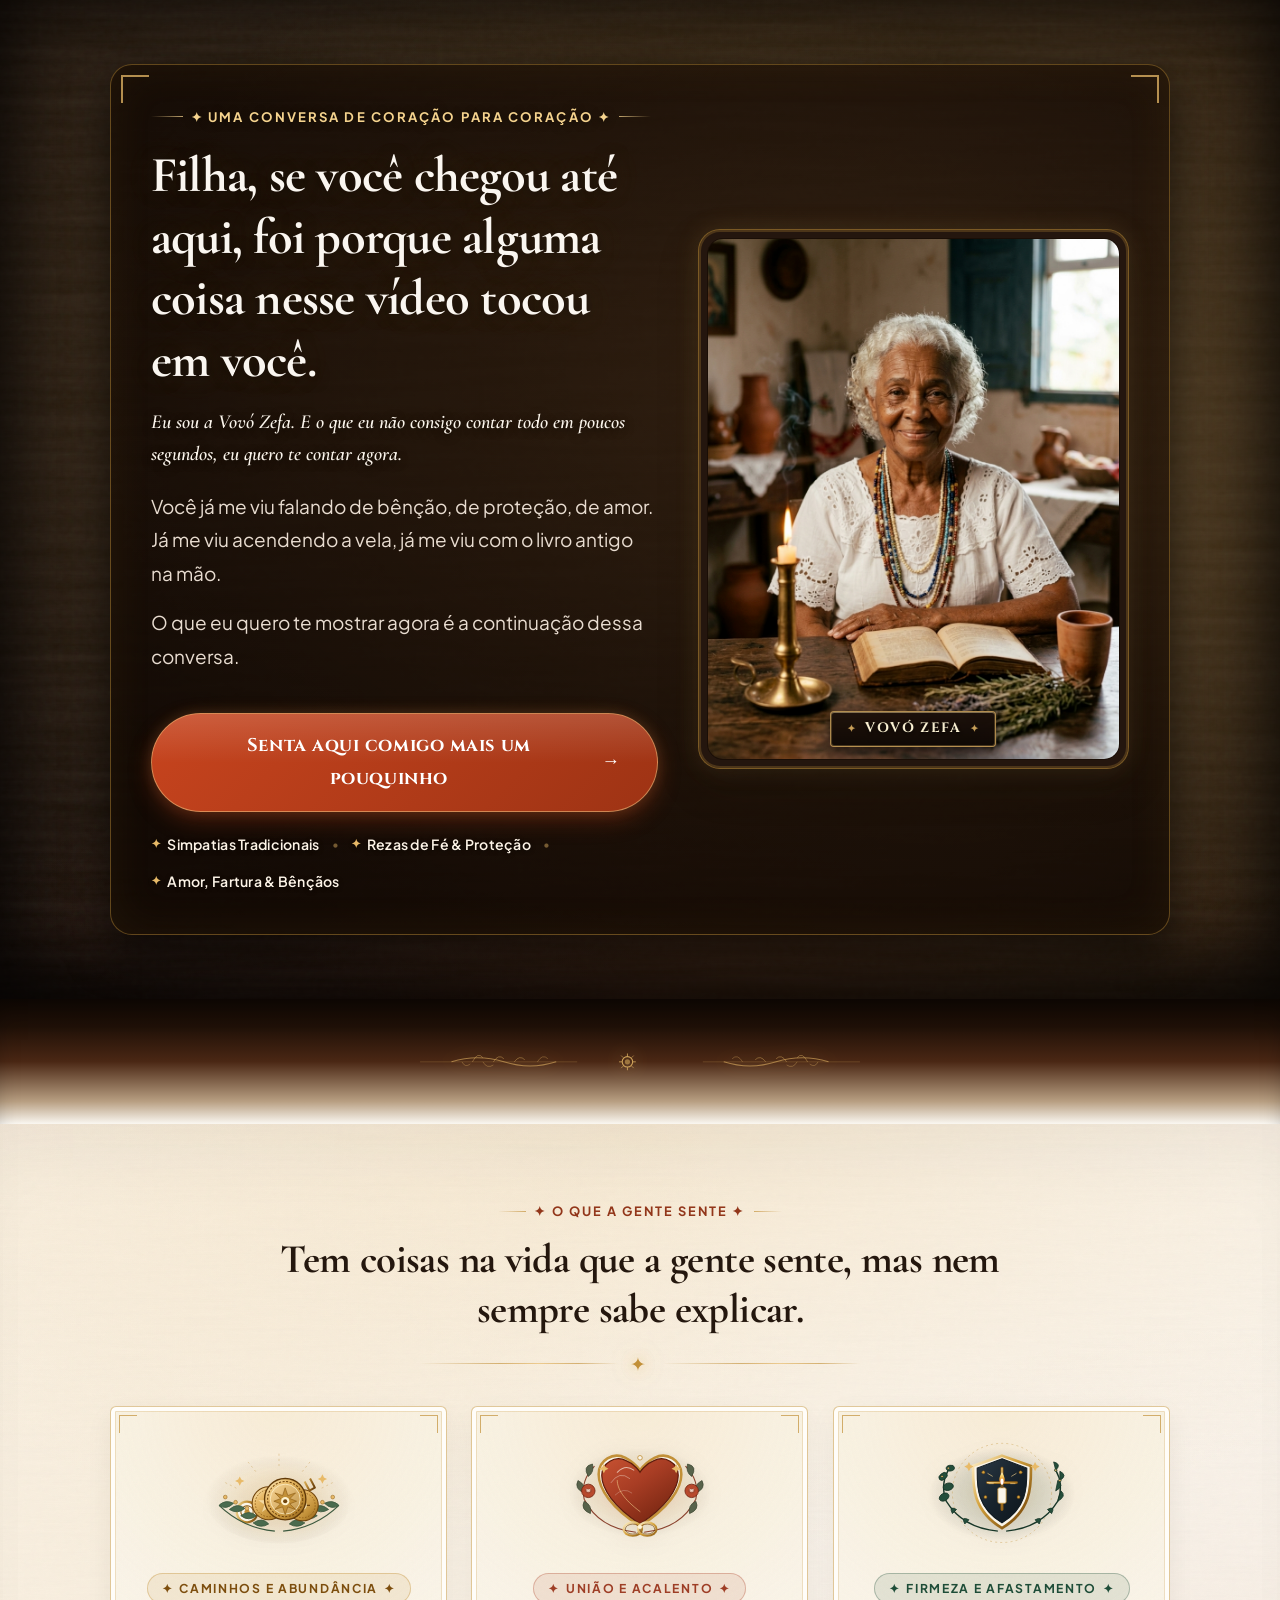
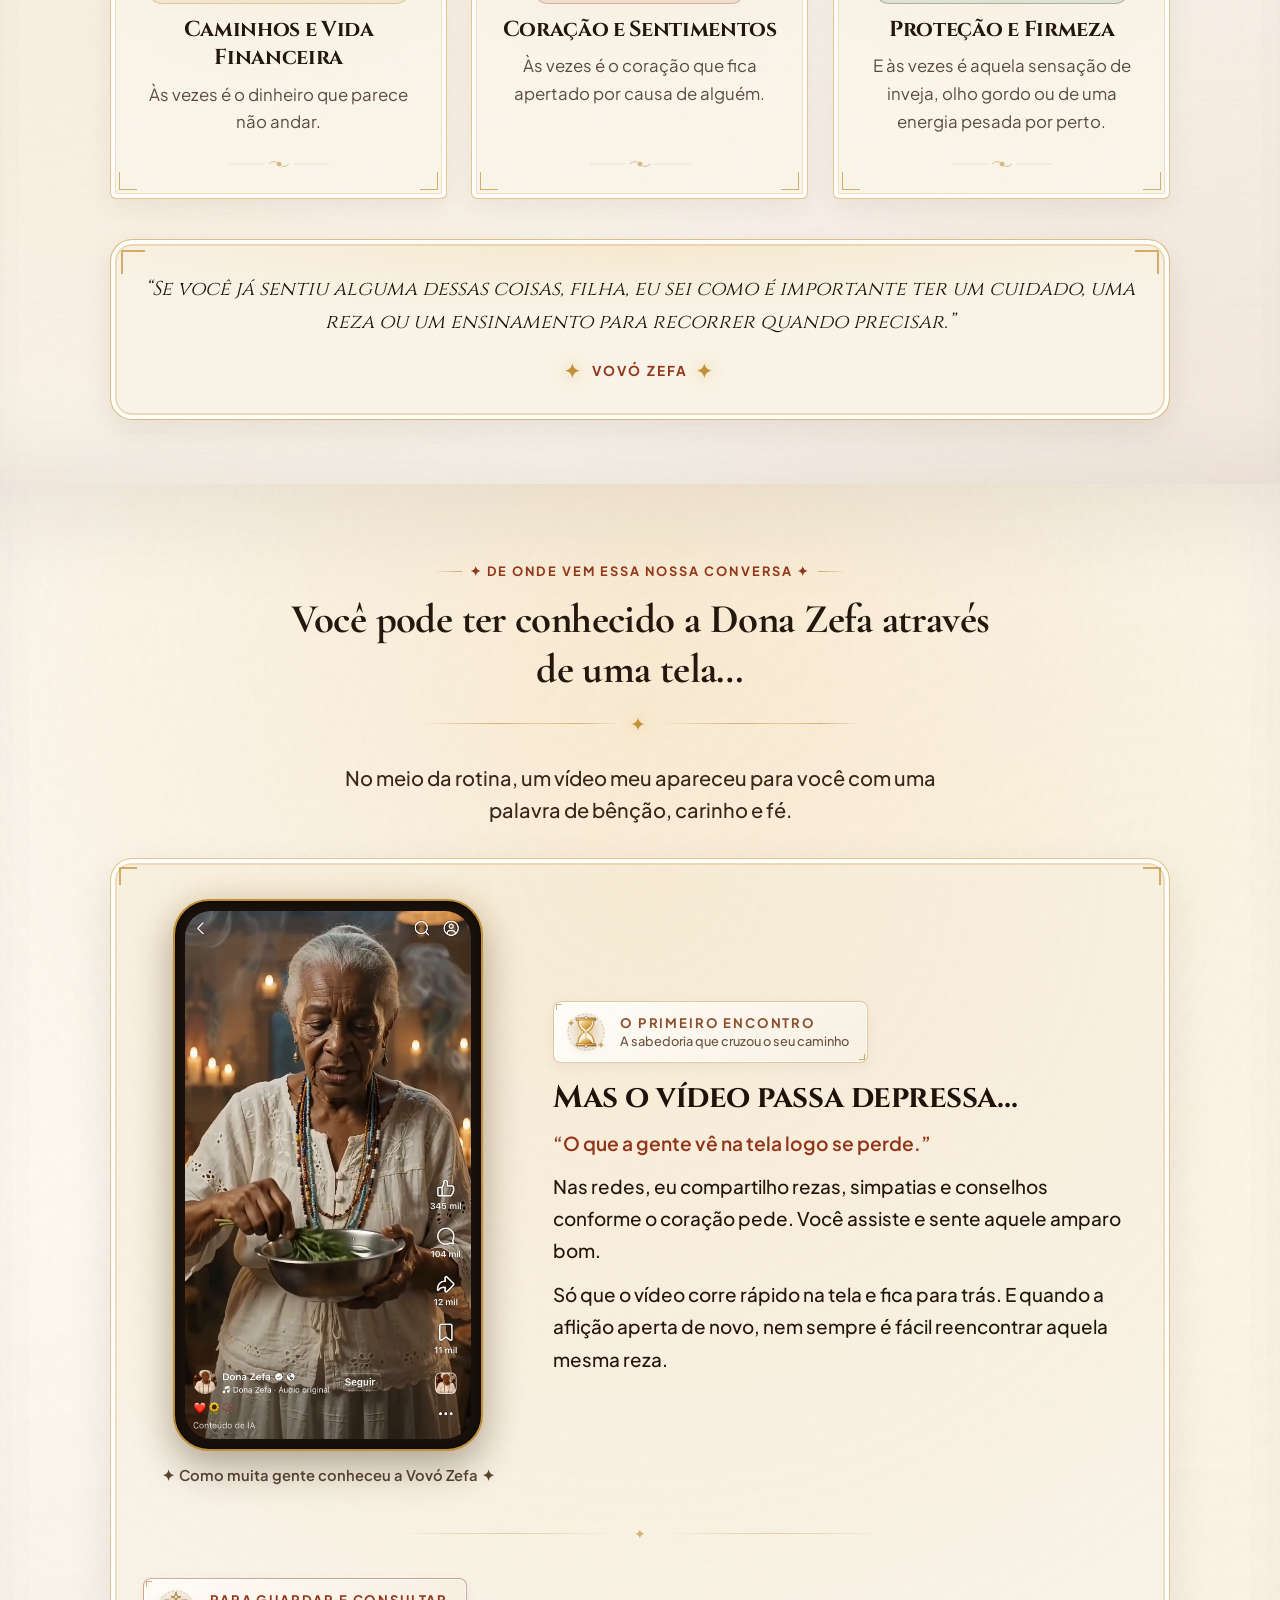
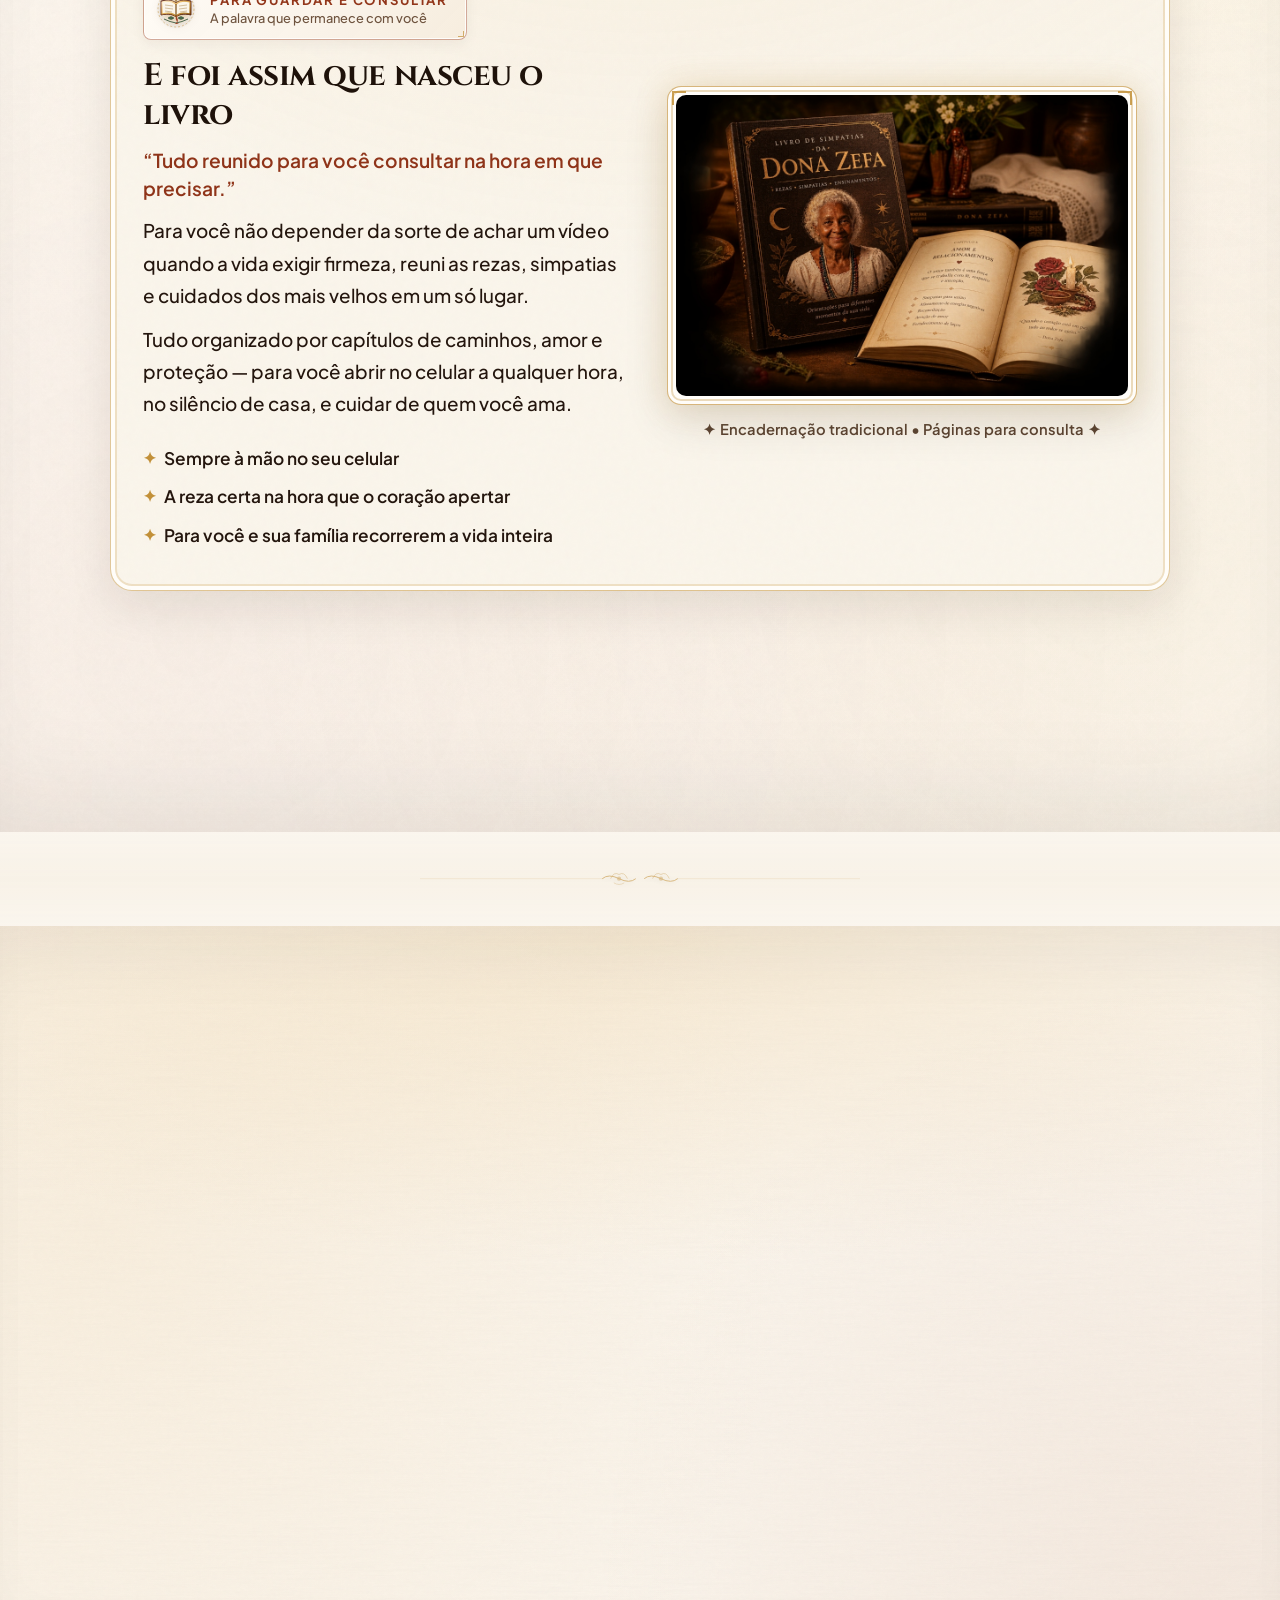
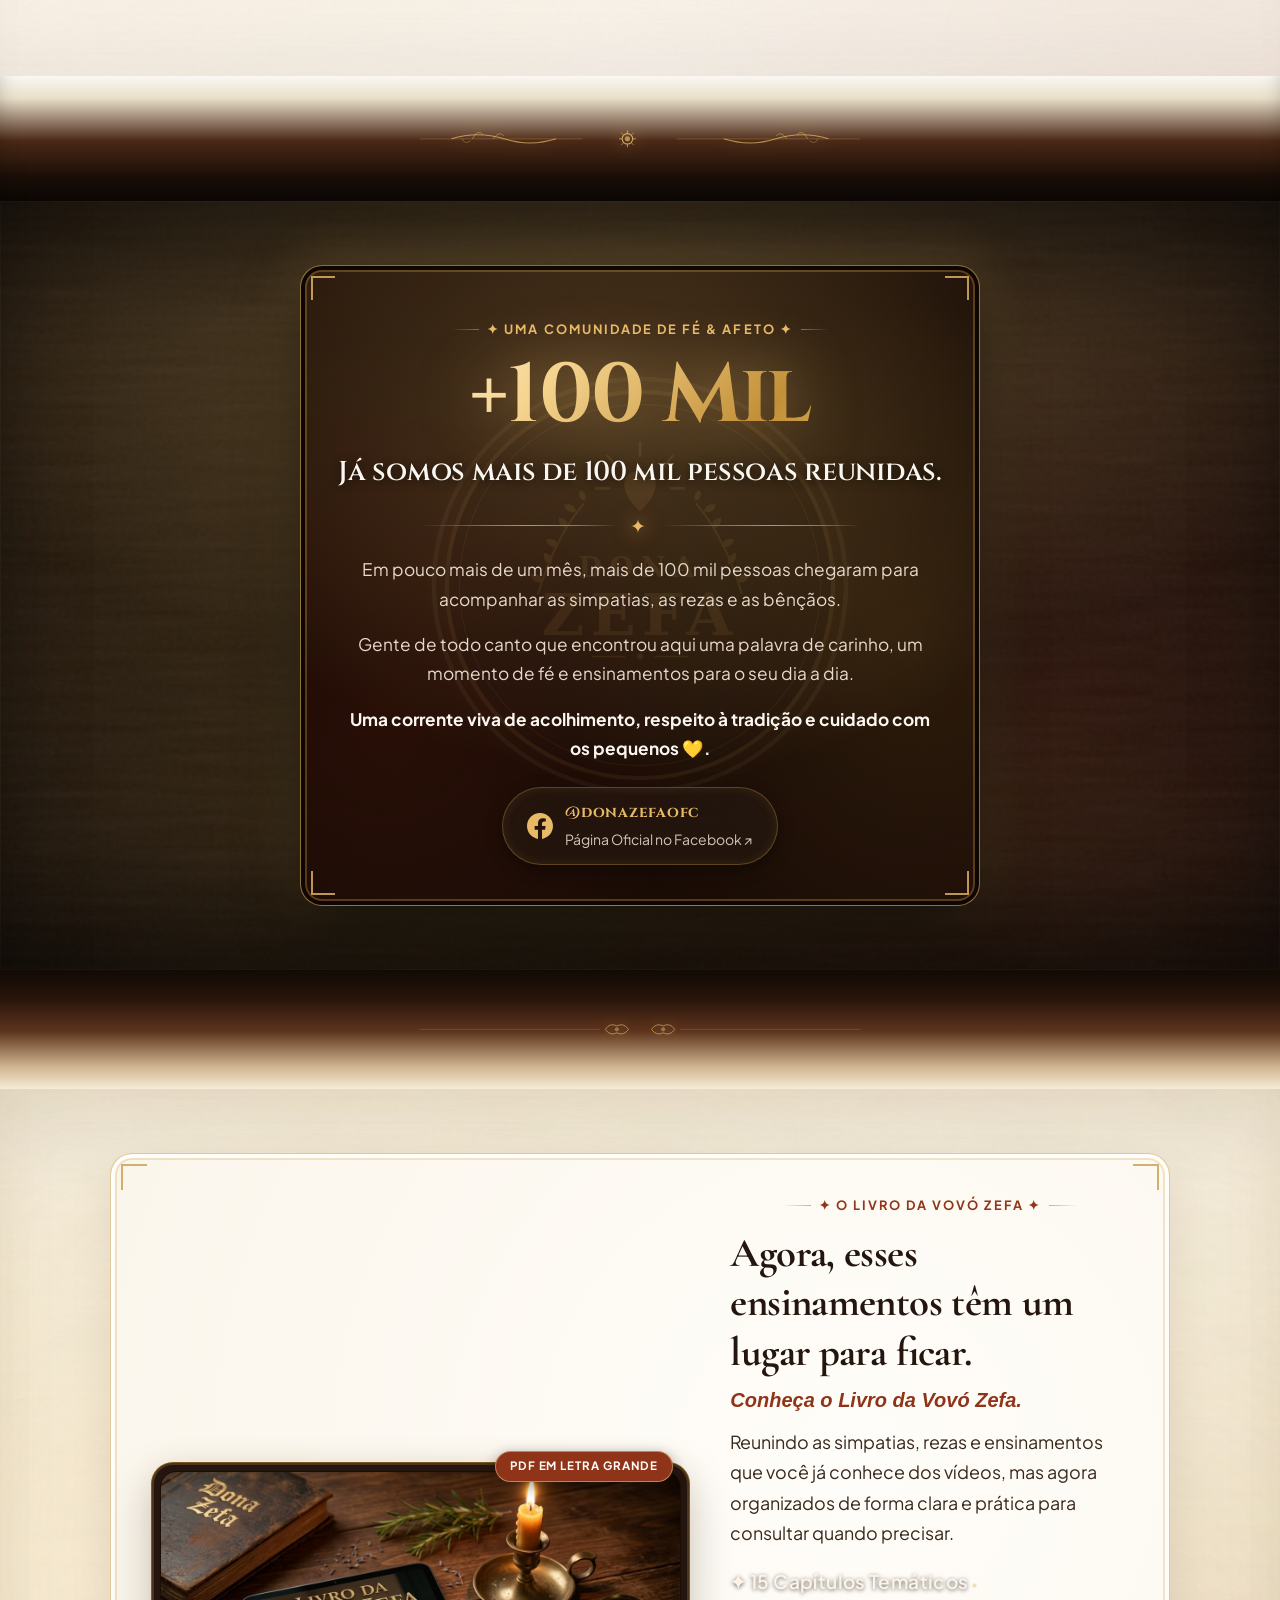
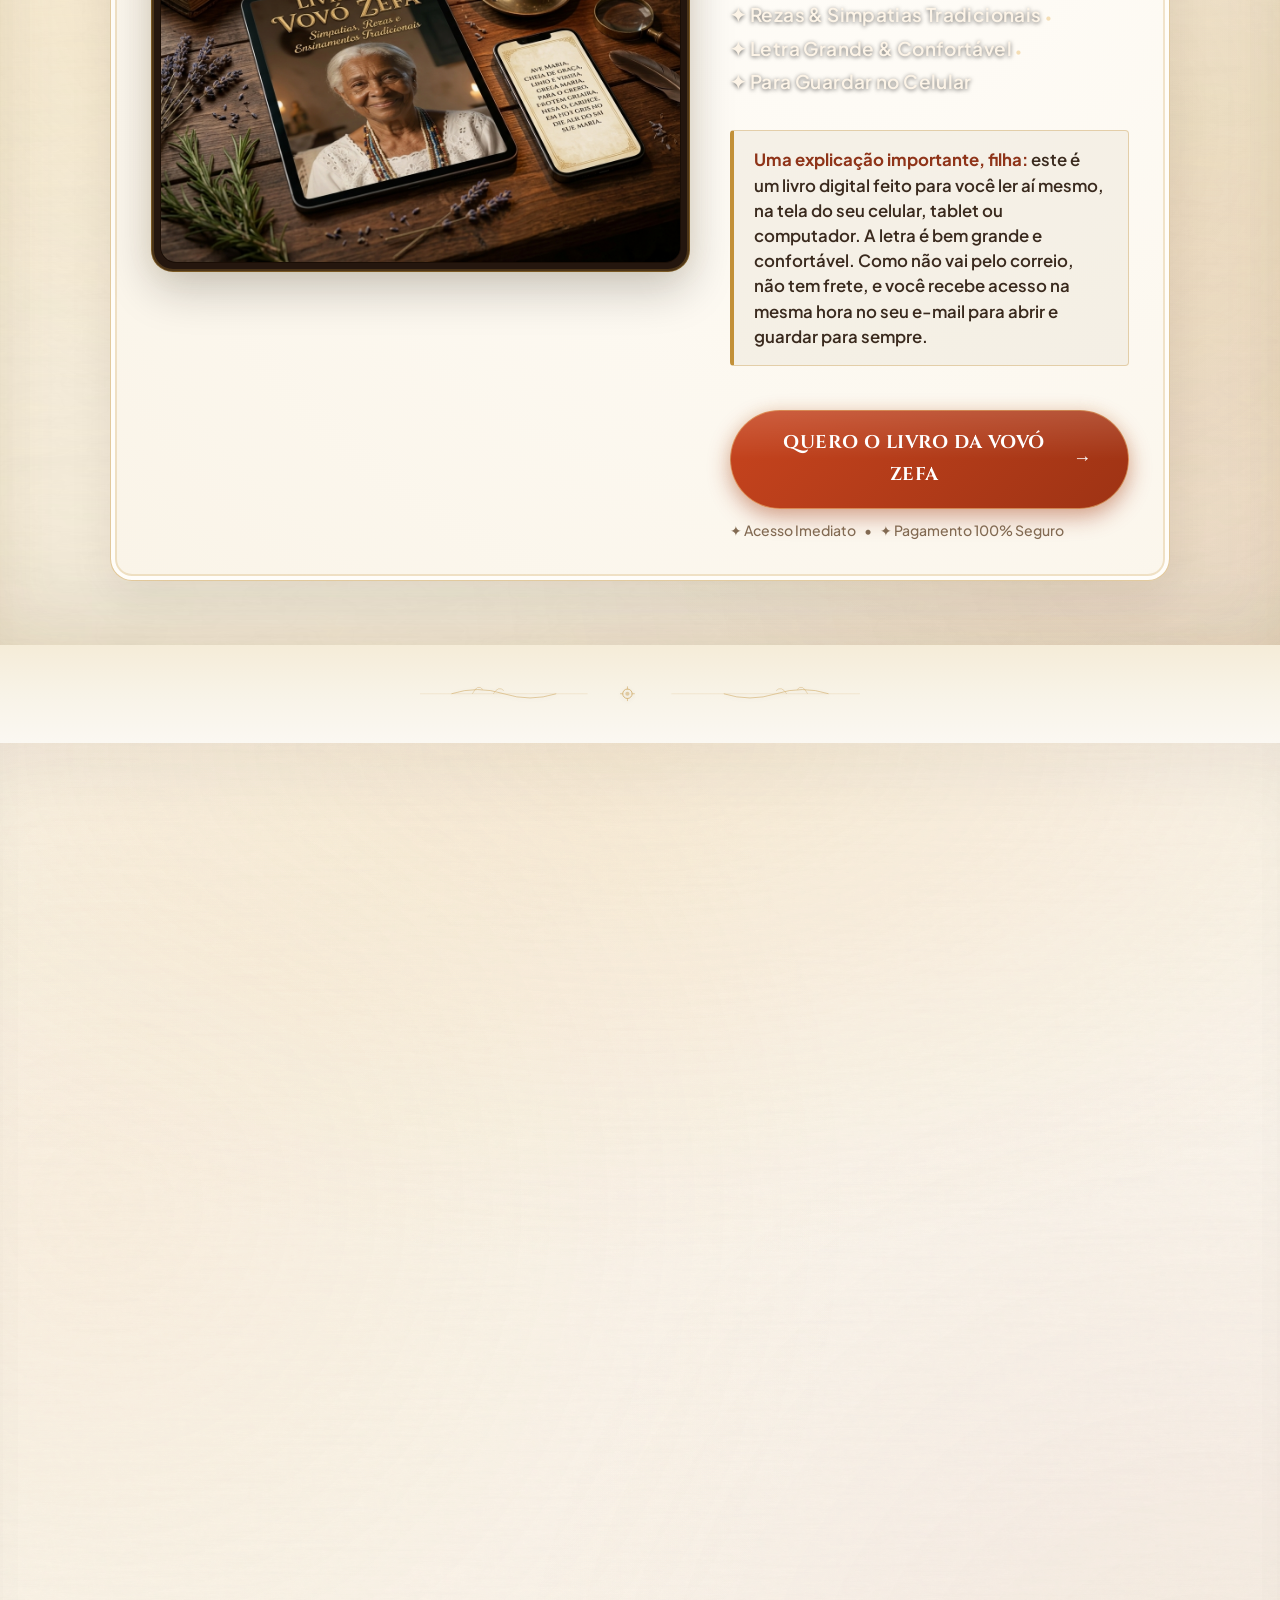
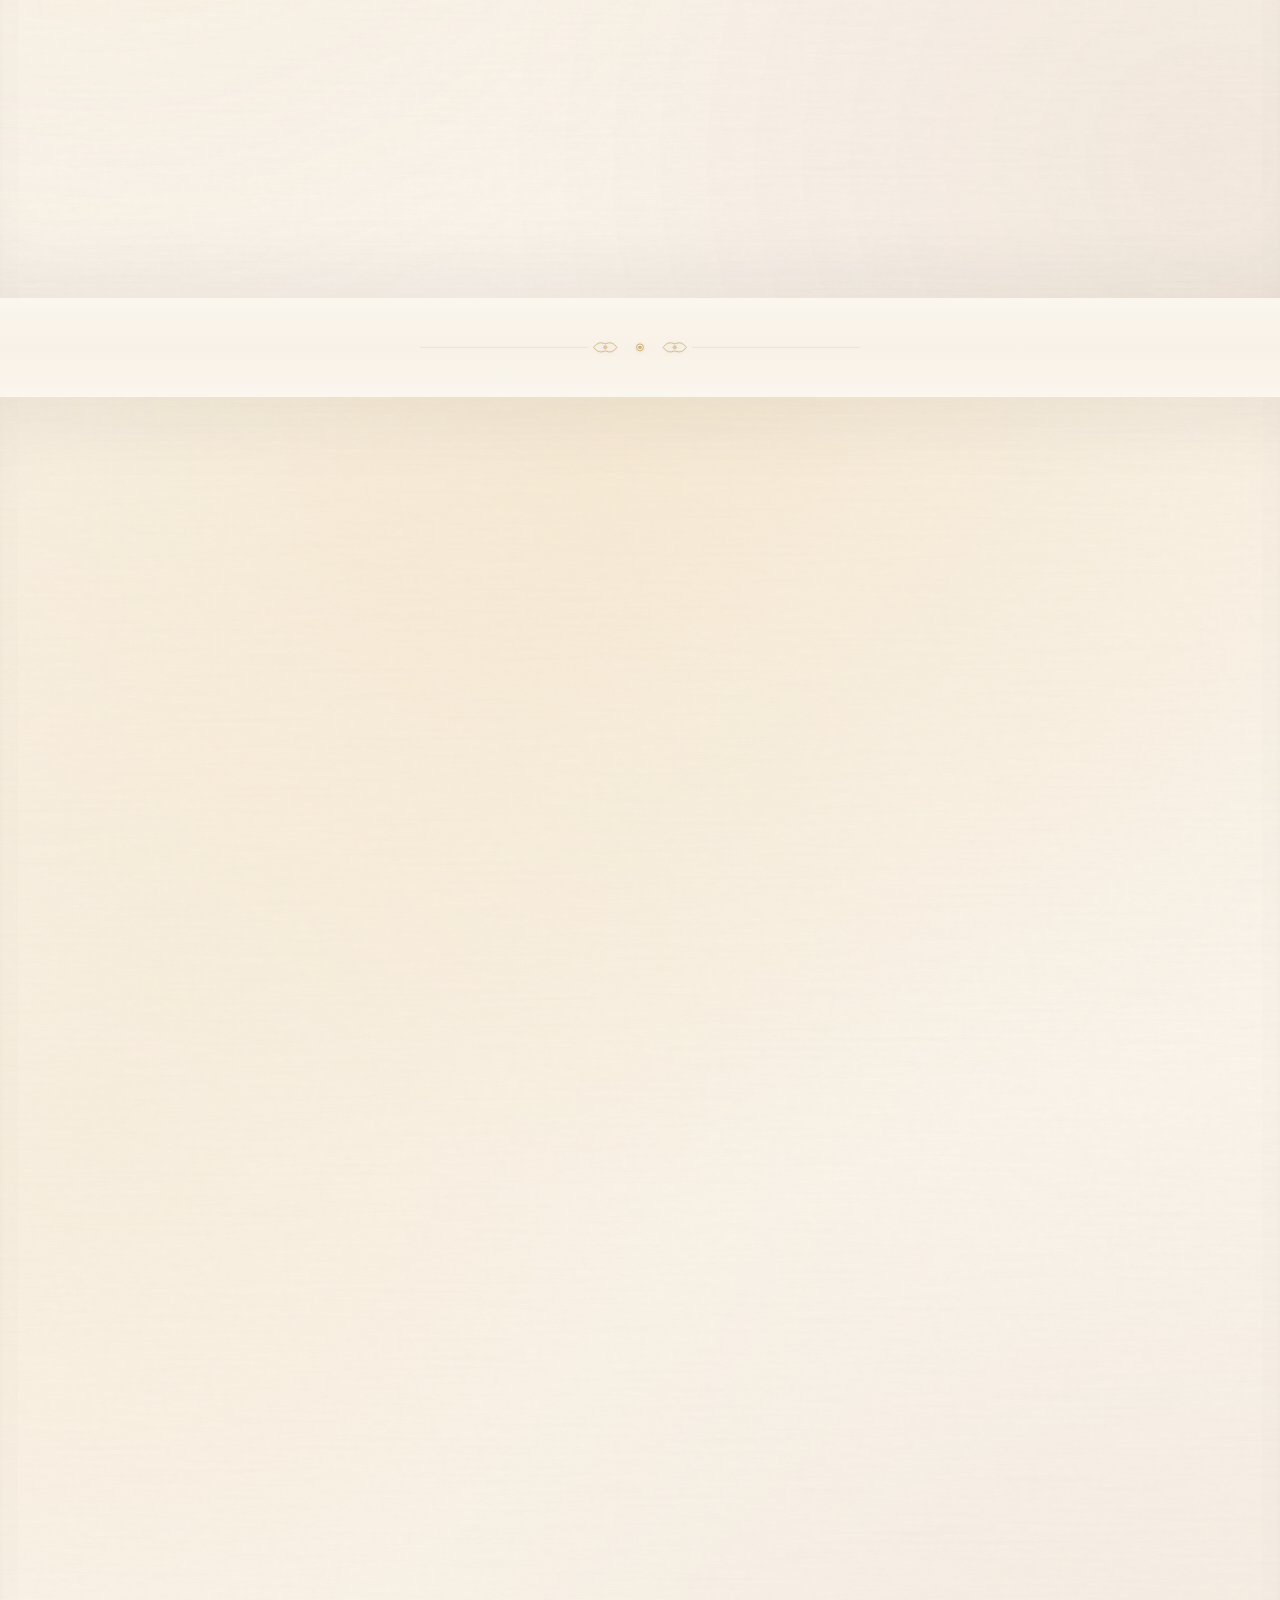
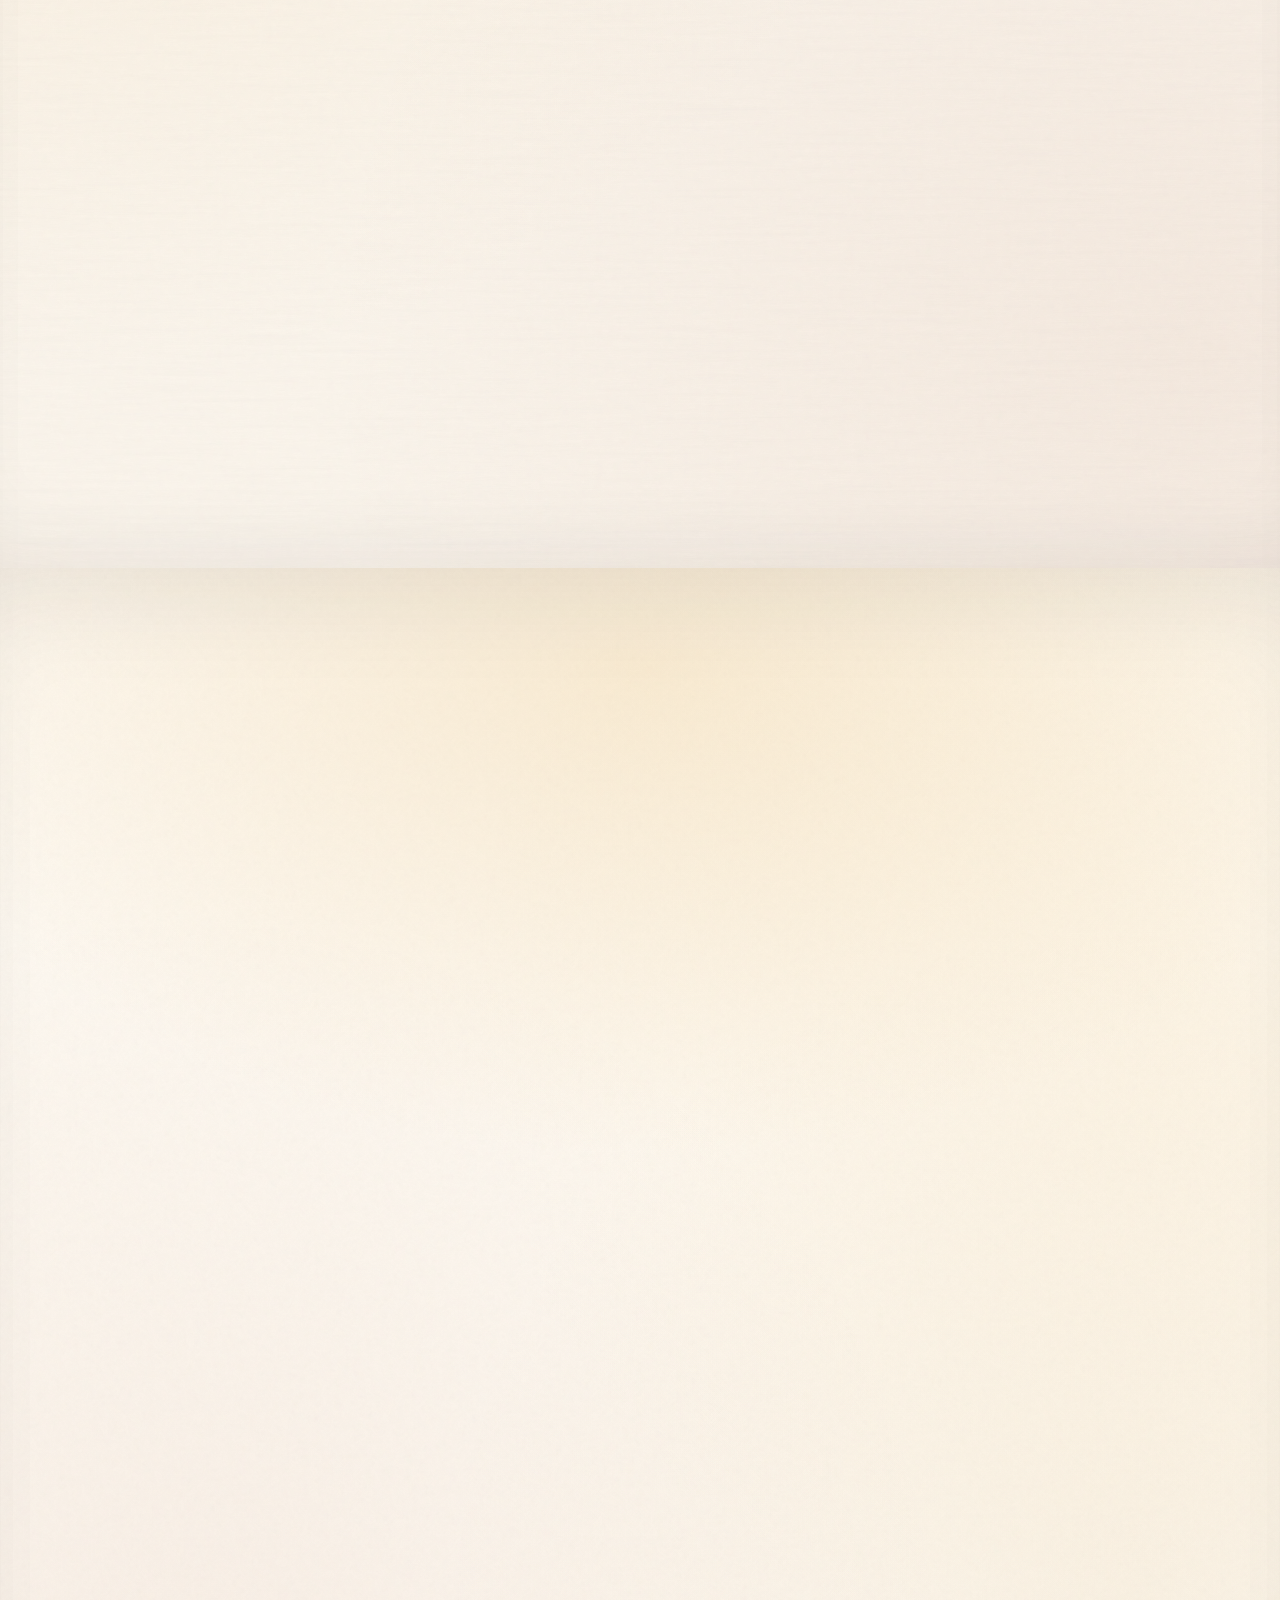
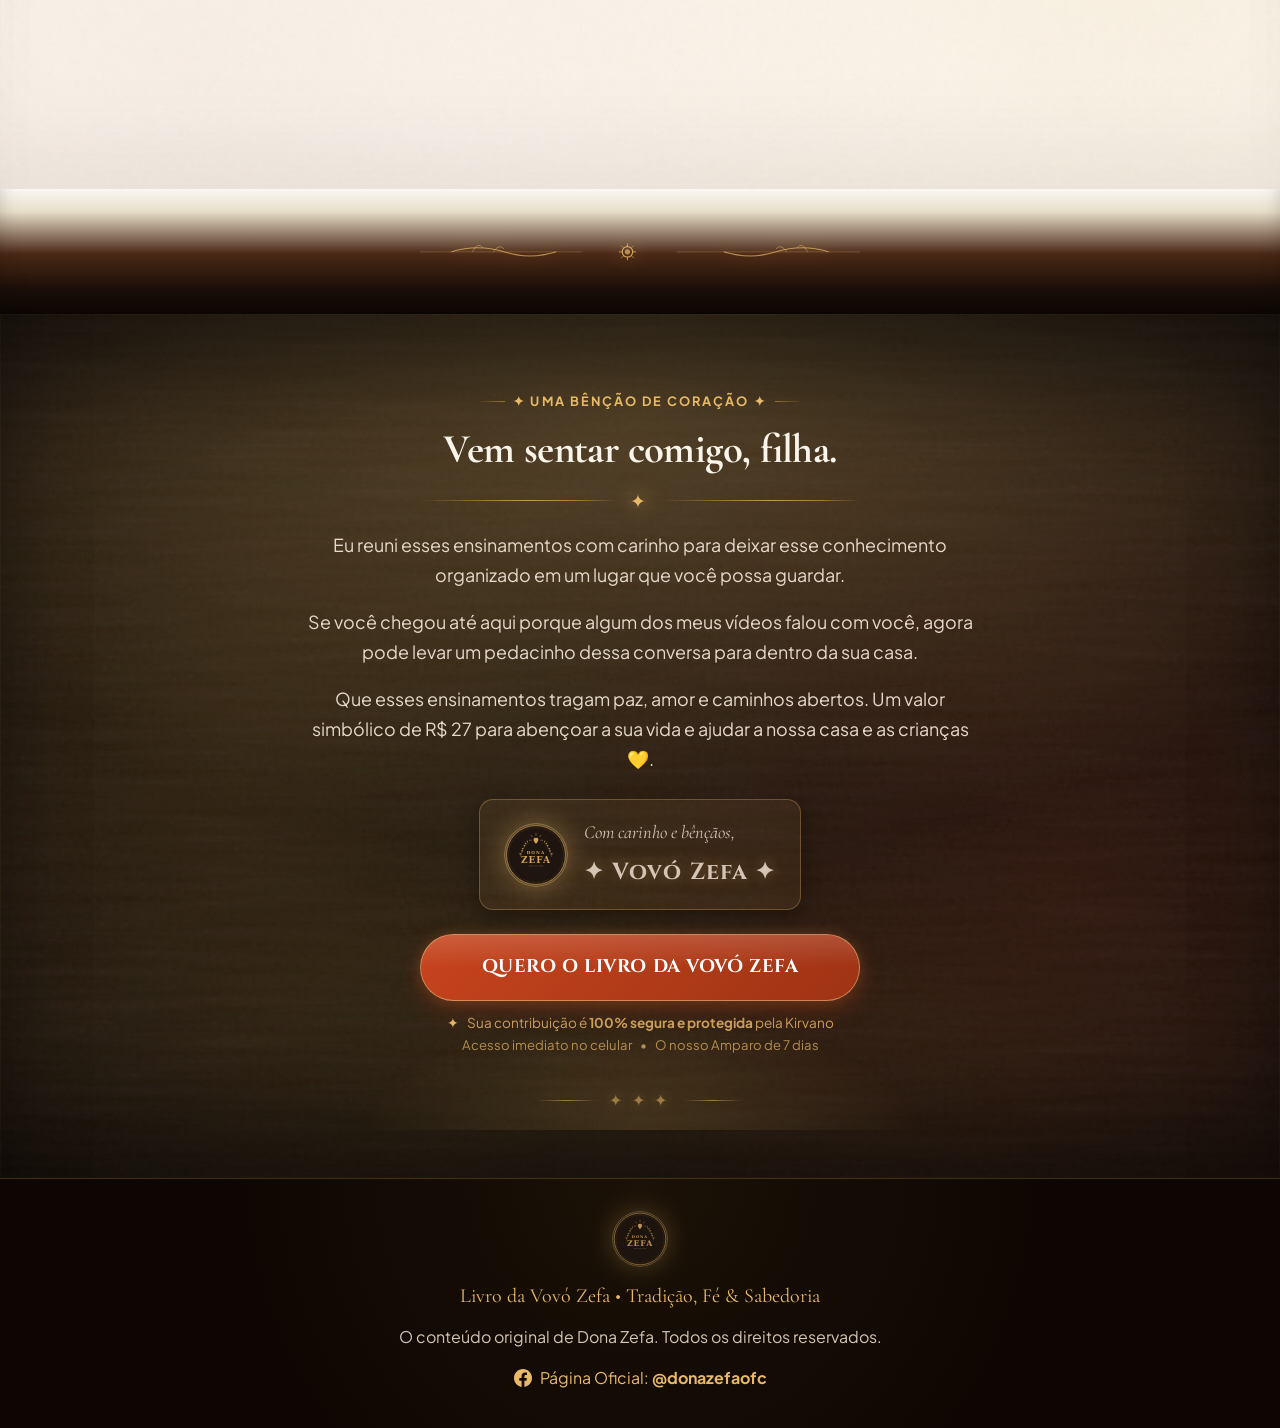
==== commit 7584f96a: "Update copy of the blessing box for better emotional connection" ====
--- a/index.html
+++ b/index.html
@@ -1243,7 +1243,7 @@
             <span class="offer-blessing-icon" aria-hidden="true">🕯️</span>
             <div class="offer-blessing-content">
               <strong>A Bênção da Vovó Zefa</strong>
-              <p>Cada um que comprar o livro terá o <strong>nome salvo e anotado para uma reza especial</strong> da Vovó, para ajudar naquilo que você está precisando.</p>
+              <p>Cada pessoa que comprar meu livro terá o <strong>nome anotado com carinho para uma reza</strong> da Vovó Zefa, pedindo proteção e ajuda para aquilo que mais estiver precisando.</p>
             </div>
           </div>
 
--- a/css/components.css
+++ b/css/components.css
@@ -2247,11 +2247,11 @@
 .closing-box::before {
   content: "";
   position: absolute;
-  bottom: -var(--space-4);
-  left: 10%;
-  right: 10%;
-  height: 120px;
-  background: radial-gradient(ellipse at 50% 100%, rgba(232, 186, 104, 0.18) 0%, transparent 100%);
+  bottom: calc(-1 * var(--space-4));
+  left: 0;
+  right: 0;
+  height: 160px;
+  background: radial-gradient(ellipse 60% 100% at 50% 100%, rgba(232, 186, 104, 0.15) 0%, transparent 70%);
   pointer-events: none;
   z-index: 0;
 }
